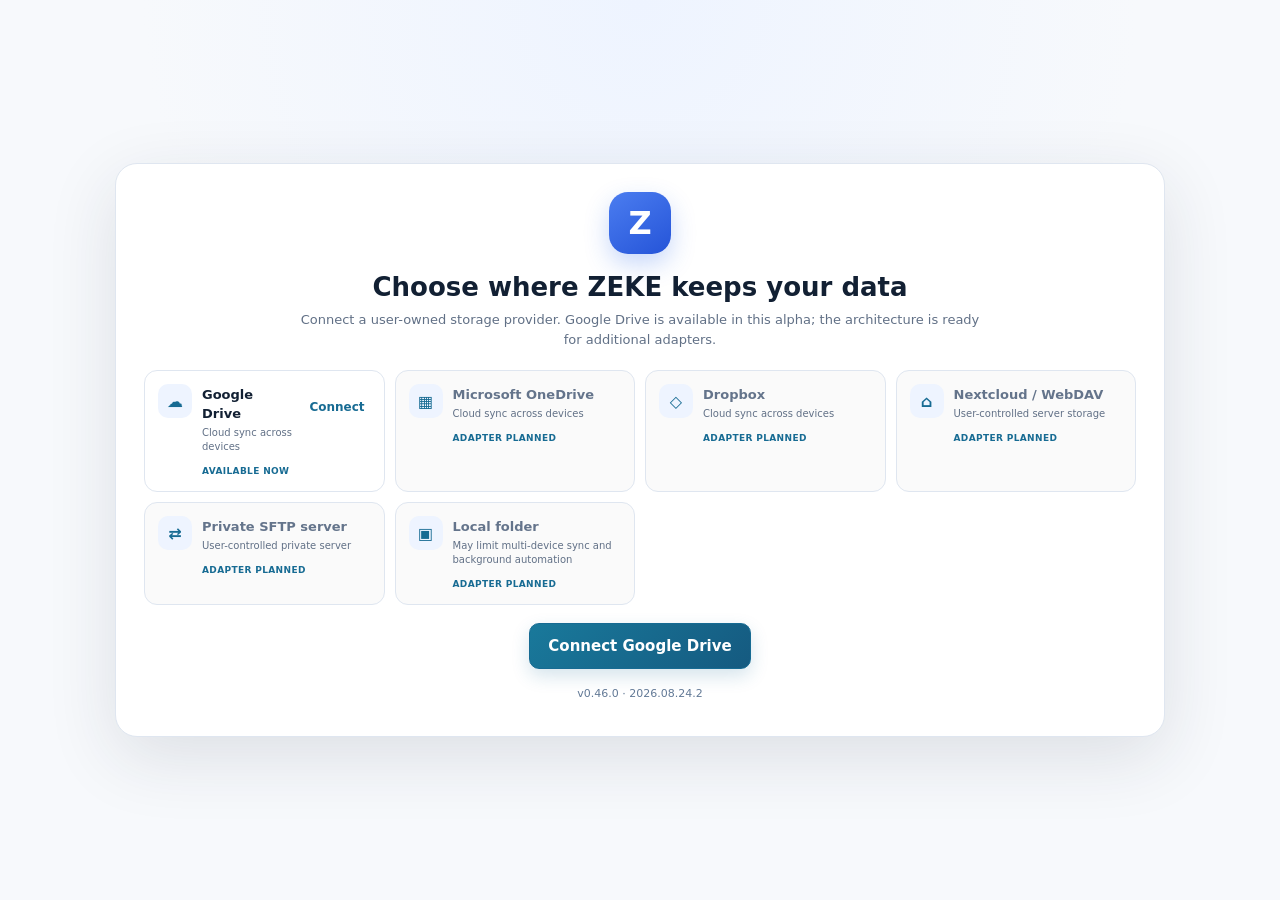
==== index.html @ 1b5c2041 "Add files via upload" ====
<!doctype html>
<html lang="en">
<head>
  <meta charset="UTF-8" />
  <meta name="viewport" content="width=device-width, initial-scale=1.0, viewport-fit=cover" />
  <meta name="theme-color" content="#07182e" />
  <meta name="description" content="Project ZEKE private personal knowledge and health workspace" />
  <title>ZEKE v0.46.0</title>
  <link rel="manifest" href="./manifest.webmanifest?v=20260824.2" />
  <link rel="stylesheet" href="./assets/styles.css?v=20260824.2" />
  <link rel="stylesheet" href="./assets/mobile-native.css?v=20260824.2" />
  <link rel="stylesheet" href="./assets/mobile-polish-v0441.css?v=20260824.2" />
  <script src="./version.js?v=20260824.2"></script>
  <script src="./zeke-config.js?v=20260824.2"></script>
  <script src="https://accounts.google.com/gsi/client" async defer></script>
</head>
<body>
  <div id="root">
    <div class="startup-screen" role="status" aria-live="polite">
      <div class="startup-card">
        <img src="./assets/branding/zeke-mark-provisional.png?v=20260824.2" alt="ZEKE" class="startup-logo">
        <div class="startup-name">ZEKE</div>
        <div class="startup-message">Starting ZEKE…</div>
        <div class="startup-version">v0.46.0 · build 2026.08.24.2</div>
        <div class="startup-label">UX Architecture + Connected Anatomy</div>
      </div>
    </div>
  </div>
  <script src="./xlsx-bundle.js?v=20260824.2"></script>
  <script src="./assets/data-layer.js?v=20260824.2"></script>
  <script src="./assets/parser.js?v=20260824.2"></script>
  <script src="./assets/ai-router.js?v=20260824.2"></script>
  <script src="./assets/workflow-engine.js?v=20260824.2"></script>
  <script src="./assets/exercise-guides.js?v=20260824.2"></script>
  <script src="./assets/knowledge-base.js?v=20260824.2"></script>
  <script src="./assets/anatomy-knowledge.js?v=20260824.2"></script>
  <script src="./assets/integrity-engine.js?v=20260824.2"></script>
  <script src="./assets/longitudinal-schema.js?v=20260824.2"></script>
  <script src="./assets/ingestion-engine.js?v=20260824.2"></script>
  <script src="./assets/document-intake.js?v=20260824.2"></script>
  <script src="./assets/calendar-privacy.js?v=20260824.2"></script>
  <script src="./assets/training-intelligence.js?v=20260824.2"></script>
  <script src="./assets/app.js?v=20260824.2"></script>
  <script src="./assets/mobile-native.js?v=20260824.2"></script>
  <script src="./assets/mobile-polish-v0441.js?v=20260824.2"></script>
  <script>
    if ('serviceWorker' in navigator) {
      window.addEventListener('load', () => navigator.serviceWorker.register('./sw.js?v=20260824.2').catch(() => {}));
    }
  </script>
</body>
</html>
---- assets/styles.css ----
:root{
  --bg:#f6f8fc;--panel:#fff;--text:#172033;--muted:#6b7280;--line:#e5e9f2;--soft:#f1f5fb;
  --blue:#2563eb;--blue2:#1d4ed8;--green:#16a34a;--red:#ef4444;--amber:#d97706;--violet:#7c3aed;
  --shadow:0 8px 28px rgba(27,39,75,.06);--radius:18px;--sidebar:212px;
  font-family:Inter,ui-sans-serif,system-ui,-apple-system,BlinkMacSystemFont,"Segoe UI",sans-serif;
}
*{box-sizing:border-box}html,body,#root{margin:0;min-height:100%;background:var(--bg);color:var(--text)}body{min-height:100vh}button,input,textarea,select{font:inherit}button{cursor:pointer}a{color:var(--blue);text-decoration:none}
.app-shell{min-height:100vh;display:grid;grid-template-columns:var(--sidebar) minmax(0,1fr)}
.sidebar{position:sticky;top:0;height:100vh;background:#fff;border-right:1px solid var(--line);padding:22px 14px 16px;display:flex;flex-direction:column;z-index:20}
.brand{display:flex;align-items:center;gap:11px;padding:2px 10px 24px}.brand-mark{width:39px;height:39px;border-radius:12px;display:grid;place-items:center;background:linear-gradient(145deg,#4b7df0,#2554d8);color:#fff;font-weight:800;font-size:21px;box-shadow:0 10px 24px rgba(37,99,235,.25)}.brand-mark.big{width:62px;height:62px;font-size:32px;border-radius:19px;margin:auto}
.brand strong{display:block;font-size:18px;letter-spacing:.02em}.brand span{display:block;color:var(--blue);font-size:11px;margin-top:2px}
.sidebar nav{display:flex;flex-direction:column;gap:6px}.nav-item{border:0;background:transparent;border-radius:12px;padding:11px 12px;display:flex;align-items:center;gap:11px;color:#334155;text-align:left}.nav-item:hover{background:#f5f8fe}.nav-item.active{background:#eaf1ff;color:var(--blue);font-weight:700}.nav-item span{width:20px;text-align:center;font-size:18px}.sidebar-spacer{flex:1}.privacy-note{font-size:11px;line-height:1.45;color:var(--muted);padding:12px;border-top:1px solid var(--line)}.build-label{font-size:11px;color:#94a3b8;padding:8px 12px}.build-label.center{text-align:center;padding-top:18px}
.main-shell{min-width:0}.topbar{height:82px;background:rgba(255,255,255,.94);border-bottom:1px solid var(--line);display:flex;align-items:center;gap:22px;padding:0 28px;position:sticky;top:0;z-index:15;backdrop-filter:blur(14px)}.topbar>div:first-child{min-width:230px}.topbar h1{font-size:20px;margin:0 0 3px}.topbar p{margin:0;color:var(--muted);font-size:12px}.top-actions{display:flex;gap:8px;margin-left:auto}
.range-tabs{display:flex;align-items:center;background:#fff;border:1px solid var(--line);border-radius:11px;overflow:hidden;box-shadow:0 2px 8px rgba(27,39,75,.04)}.range{border:0;border-right:1px solid var(--line);background:#fff;padding:9px 15px;font-size:12px}.range:last-child{border-right:0}.range.active{background:var(--blue);color:#fff}.secondary.customize{margin-left:auto}.topbar .top-actions{margin-left:0}
.content-shell{padding:20px 22px 40px;max-width:1700px;margin:0 auto}.dashboard-grid{display:grid;grid-template-columns:minmax(360px,.85fr) minmax(520px,1.15fr);grid-template-areas:"conversation glance" "trend coach" "actions thinking";gap:16px;align-items:start}.conversation-zone{grid-area:conversation}.glance-zone{grid-area:glance}.trend-zone{grid-area:trend}.coach-zone{grid-area:coach}.actions-zone{grid-area:actions}.thinking-zone{grid-area:thinking;display:grid;gap:16px}
.panel,.metric-card{background:var(--panel);border:1px solid var(--line);border-radius:var(--radius);box-shadow:var(--shadow)}.panel{padding:18px}.section-head{display:flex;align-items:flex-start;justify-content:space-between;gap:16px;margin-bottom:14px}.section-head h2{margin:0 0 4px;font-size:17px}.section-head p{margin:0;color:var(--muted);font-size:12px;line-height:1.45}.text-action{border:0;background:transparent;color:var(--blue);font-weight:600;font-size:12px;padding:6px}.text-action.danger{color:#b91c1c}.primary,.secondary{border-radius:10px;padding:10px 14px;font-weight:650;border:1px solid var(--line)}.primary{background:var(--blue);color:#fff;border-color:var(--blue)}.primary:hover{background:var(--blue2)}.primary.ghost{background:#fff;color:var(--blue)}.primary.large{padding:13px 18px;font-size:15px}.secondary{background:#fff;color:#334155}.secondary:hover{background:#f8fafc}.icon-btn{width:36px;height:36px;border-radius:10px;border:1px solid var(--line);background:#fff;color:#475569;display:grid;place-items:center}.badge,.insight-tag{display:inline-flex;align-items:center;border-radius:999px;padding:5px 9px;font-size:11px;font-weight:700;background:#eef2ff;color:#4338ca}
.health-glance{padding:2px 0}.health-glance .section-head{padding:0 2px}.metrics-row{display:flex;gap:10px;overflow-x:auto;scrollbar-width:thin;padding:2px 2px 6px}.metric-card{min-width:155px;max-width:190px;flex:1;padding:13px;border-radius:15px;box-shadow:0 6px 20px rgba(27,39,75,.05)}.metric-head{display:flex;align-items:center;gap:7px;font-size:12px;font-weight:650}.metric-head .icon-btn{margin-left:auto;width:24px;height:24px;border:0}.metric-icon{width:28px;height:28px;border-radius:50%;display:grid;place-items:center;background:#eef4ff}.metric-number{font-size:28px;font-weight:750;margin-top:12px;white-space:nowrap}.metric-number small{font-size:11px;color:var(--muted);font-weight:500}.metric-change{font-size:11px;color:var(--green);margin:5px 0 6px;min-height:16px}.spark{width:100%;height:48px;overflow:visible}.spark path{fill:none;stroke:var(--blue);stroke-width:2}.spark circle{fill:var(--blue)}.metric-foot{display:flex;justify-content:space-between;align-items:center;font-size:10px;color:var(--muted);margin-top:3px}
.conversation-panel{padding:0;overflow:hidden}.conversation-head{padding:18px 18px 10px;margin:0}.question-pill{border:1px solid #dbe5fb;background:#f8fbff;color:var(--blue);border-radius:999px;padding:7px 10px;font-size:11px;white-space:nowrap}.conversation-thread{height:245px;overflow:auto;padding:6px 16px 10px;display:flex;flex-direction:column;gap:10px}.bubble-row{display:flex;align-items:flex-start;gap:9px}.bubble-row.user{flex-direction:row-reverse}.avatar{width:28px;height:28px;border-radius:50%;background:var(--blue);color:#fff;display:grid;place-items:center;font-size:10px;font-weight:800;flex:0 0 auto}.bubble-row.user .avatar{background:#dbe8ff;color:#1d4ed8}.bubble{max-width:86%;border-radius:13px;padding:10px 12px;background:#f4f7fb}.bubble-row.user .bubble{background:#eaf2ff}.bubble-name{display:block;font-size:10px;font-weight:800;color:var(--blue);margin-bottom:3px}.bubble p{margin:0;font-size:13px;line-height:1.45}.choice-row{display:flex;gap:7px;flex-wrap:wrap;padding:0 16px 10px}.choice-row.compact{padding:8px 0 0}.choice{border:1px solid #d7e1f1;background:#fff;color:#334155;border-radius:999px;padding:7px 11px;font-size:11px}.choice:hover{border-color:#9db7ea;color:var(--blue)}.composer{border-top:1px solid var(--line);display:grid;grid-template-columns:1fr auto auto;gap:8px;padding:11px}.composer textarea{resize:none;border:1px solid var(--line);border-radius:11px;padding:10px 12px;min-height:41px;max-height:110px;outline:none}.composer textarea:focus{border-color:#9db7ea;box-shadow:0 0 0 3px #eaf1ff}.attach,.send{width:41px;height:41px;border-radius:10px;border:1px solid var(--line);background:#fff}.send{background:var(--blue);color:#fff;border-color:var(--blue)}
.trend-panel{padding-bottom:12px}.metric-tabs{display:flex;gap:4px;flex-wrap:wrap;justify-content:flex-end}.mini-tab{border:0;background:#f3f6fb;color:#64748b;border-radius:8px;padding:7px 9px;font-size:10px}.mini-tab.active{background:var(--blue);color:#fff}.chart-wrap{position:relative}.trend-chart{width:100%;height:auto;min-height:220px}.grid-line{stroke:#e7ebf3;stroke-width:1}.axis-label{fill:#64748b;font-size:10px}.axis-label.x{font-size:9px}.chart-area{fill:url(#trendFill)}.chart-line{fill:none;stroke:var(--blue);stroke-width:2.3}.chart-point{fill:#fff;stroke:var(--blue);stroke-width:2;cursor:pointer}.chart-caption{border-top:1px solid var(--line);padding-top:9px;display:flex;justify-content:space-between;color:var(--muted);font-size:10px}.chart-empty,.empty-inline,.empty-page{padding:28px;border:1px dashed #d8e0ec;border-radius:13px;background:#fafcff;color:var(--muted);font-size:13px;line-height:1.5}.chart-tooltip{position:fixed;z-index:1000;background:#111827;color:#fff;padding:7px 9px;border-radius:8px;font-size:11px;pointer-events:none;opacity:0;transform:translateY(4px);transition:.12s;max-width:260px}.chart-tooltip.show{opacity:1;transform:translateY(0)}
.coach-panel{padding:16px}.coach-top{display:flex;justify-content:space-between;gap:16px}.coach-badge{font-size:12px;font-weight:800;margin-bottom:7px}.coach-top h2,.coach-panel>h2{margin:0 0 6px;font-size:18px}.coach-top p,.coach-panel>p{margin:0;color:var(--muted);font-size:12px;line-height:1.45}.insight-tag{background:#e9f8ef;color:#16803d;height:max-content}.coach-grid{display:grid;grid-template-columns:120px minmax(0,1fr);gap:12px;margin-top:14px}.coach-stats{display:grid;gap:8px}.coach-stats div{background:#f8fafc;border:1px solid var(--line);border-radius:11px;padding:9px}.coach-stats strong{display:block;font-size:14px}.coach-stats span{display:block;color:var(--muted);font-size:9px;margin-top:3px}.coach-chart{width:100%;height:155px}.coach-rec{margin-top:10px;padding:10px 12px;background:#f8fbff;border:1px solid #dfe9fb;border-radius:11px}.coach-rec strong{font-size:11px}.coach-rec p{font-size:12px;line-height:1.45;margin:4px 0 0}.evidence-box{margin-top:10px;border-top:1px solid var(--line);padding-top:10px;font-size:11px;color:#475569}.evidence-box p{line-height:1.5}.evidence-row{display:flex;justify-content:space-between;gap:12px;border-top:1px solid #edf0f5;padding:8px 0}.evidence-row a{white-space:nowrap}
.today-panel{overflow:hidden}.scroll-controls{display:flex;gap:5px}.scroll-controls button{width:31px;height:31px;border-radius:50%;border:1px solid var(--line);background:#fff}.actions-strip{display:flex;gap:9px;overflow-x:auto;scroll-snap-type:x proximity;padding:3px 2px 7px}.action-tile{scroll-snap-align:start;flex:0 0 145px;min-height:126px;border:1px solid var(--line);border-radius:13px;background:#fff;padding:12px;text-align:left;display:flex;flex-direction:column;gap:6px}.action-tile:hover{border-color:#a9bfea;box-shadow:0 7px 18px rgba(37,99,235,.08)}.action-tile.done{border-color:#9bd8ae;background:#f5fcf7}.action-icon{font-size:18px}.action-tile strong{font-size:12px}.action-tile small{font-size:10px;color:var(--muted);line-height:1.35}.action-state{font-size:10px;color:var(--blue);margin-top:auto}.action-tile.done .action-state{color:var(--green)}
.thinking-panel{padding:16px}.thinking-title{font-weight:800;margin-bottom:8px}.thinking-panel p{margin:0;color:#475569;font-size:13px;line-height:1.5}.calendar-row,.calendar-full-row{display:grid;grid-template-columns:78px 1fr;gap:12px;padding:10px 0;border-top:1px solid var(--line)}.calendar-row:first-of-type,.calendar-full-row:first-child{border-top:0}.calendar-date{display:flex;flex-direction:column}.calendar-date strong{font-size:11px}.calendar-date span{font-size:10px;color:var(--muted);margin-top:2px}.calendar-row>div:last-child strong{font-size:12px}.calendar-row small{display:block;color:var(--muted);font-size:10px;margin-top:3px}.calendar-full-row{grid-template-columns:140px 1fr;padding:16px 0}.calendar-full-row h3{margin:0 0 4px}.calendar-full-row p{margin:0;color:var(--muted)}
.page-head{display:flex;align-items:flex-start;justify-content:space-between;gap:18px;margin-bottom:18px}.page-head h1{margin:0 0 5px;font-size:25px}.page-head p{margin:0;color:var(--muted);font-size:13px}.content-shell>.panel+.panel,.page-head+.panel+.panel{margin-top:16px}.exercise-grid{display:grid;grid-template-columns:repeat(auto-fit,minmax(220px,1fr));gap:10px}.exercise-card{border:1px solid var(--line);border-radius:13px;padding:13px;display:grid;grid-template-columns:1fr auto;gap:8px;align-items:center}.exercise-card strong{font-size:13px}.exercise-card p{margin:3px 0;color:var(--muted);font-size:10px}.exercise-last{font-size:11px;color:#475569}.exercise-card .text-action{grid-column:1/-1;justify-self:start}.table-wrap{overflow:auto}table{border-collapse:collapse;width:100%;font-size:12px}th,td{text-align:left;padding:10px 9px;border-bottom:1px solid var(--line);vertical-align:top}th{font-size:10px;color:var(--muted);text-transform:uppercase;letter-spacing:.04em}.settings-section{margin-bottom:16px}.provider-grid{display:grid;grid-template-columns:repeat(auto-fit,minmax(220px,1fr));gap:10px}.provider-card{border:1px solid var(--line);border-radius:13px;padding:13px;display:flex;gap:10px;align-items:flex-start;background:#fff;position:relative}.provider-card.connected{border-color:#8bcba1;background:#f8fdf9}.provider-card.planned{background:#fafafa;color:#64748b}.provider-icon{width:34px;height:34px;border-radius:10px;background:#eef4ff;display:grid;place-items:center;color:var(--blue);font-weight:800;flex:0 0 auto}.provider-card strong{font-size:13px}.provider-card p{margin:4px 0 5px;color:var(--muted);font-size:10px;line-height:1.4}.provider-status{font-size:9px;font-weight:700;color:var(--blue);text-transform:uppercase;letter-spacing:.04em}.provider-card>.text-action{margin-left:auto}.settings-actions,.card-actions{display:flex;gap:8px;align-items:center;margin-top:12px}.ai-grid{grid-template-columns:repeat(auto-fit,minmax(265px,1fr))}.ai-card{display:block}.provider-card-head{display:flex;gap:10px;align-items:center;margin-bottom:11px}.ai-card label{display:block;font-size:10px;color:#64748b;margin-top:8px}.ai-card input,.ai-card select{display:block;width:100%;margin-top:4px;border:1px solid var(--line);border-radius:9px;padding:8px 9px;background:#fff}.ai-card small{display:block;color:var(--muted);font-size:9px;line-height:1.4;margin-top:8px}.manual-packet{margin-top:12px;padding:13px;background:#f8fafc;border:1px solid var(--line);border-radius:12px}.manual-packet p{font-size:11px;color:var(--muted)}.status-line{font-size:12px;color:#475569;margin-top:9px}.about p{color:var(--muted);font-size:12px}
.drawer-backdrop{position:fixed;inset:0;background:rgba(15,23,42,.22);z-index:90;display:flex;justify-content:flex-end}.drawer{width:min(390px,92vw);height:100%;background:#fff;padding:20px;box-shadow:-20px 0 60px rgba(15,23,42,.15)}.drawer-head{display:flex;align-items:center;justify-content:space-between}.drawer-head h2{margin:0}.drawer>p{color:var(--muted);font-size:12px}.drawer-list{display:grid;gap:8px;margin-top:18px}.drawer-list label{padding:10px;border:1px solid var(--line);border-radius:10px;font-size:12px}
.connection-screen,.loading-screen{min-height:100vh;display:grid;place-items:center;padding:28px;background:radial-gradient(circle at top,#eef4ff 0,#f7f9fc 45%,#f7f9fc 100%)}.connect-card{width:min(520px,100%);background:#fff;border:1px solid var(--line);border-radius:22px;padding:28px;text-align:center;box-shadow:0 20px 70px rgba(30,41,59,.12)}.connect-card.wide{width:min(1050px,100%)}.connect-card h1{font-size:26px;margin:18px 0 8px}.connect-card>p{color:var(--muted);font-size:13px;line-height:1.55;max-width:680px;margin:0 auto 20px}.connect-card .provider-grid{text-align:left;margin:18px 0}.connect-card .text-action{display:block;margin:10px auto}.connect-card small{display:block;color:var(--muted);font-size:10px;line-height:1.5}.loading-screen{align-content:center;gap:14px}.loading-screen p{color:var(--muted)}.spinner{width:34px;height:34px;border:3px solid #dbe5f5;border-top-color:var(--blue);border-radius:50%;animation:spin 1s linear infinite}@keyframes spin{to{transform:rotate(360deg)}}.toast{position:fixed;right:22px;bottom:22px;background:#111827;color:#fff;padding:11px 14px;border-radius:11px;box-shadow:0 12px 36px rgba(15,23,42,.25);font-size:12px;opacity:0;transform:translateY(12px);pointer-events:none;transition:.2s;z-index:200}.toast.show{opacity:1;transform:translateY(0)}.toast.error{background:#991b1b}
@media(max-width:1220px){:root{--sidebar:180px}.dashboard-grid{grid-template-columns:minmax(330px,.9fr) minmax(450px,1.1fr)}.topbar{padding:0 18px;gap:12px}.topbar>div:first-child{min-width:180px}.range{padding:8px 10px}.secondary.customize{padding:9px 10px}.metric-card{min-width:145px}.coach-grid{grid-template-columns:100px 1fr}}
@media(max-width:1020px){.dashboard-grid{grid-template-columns:1fr;grid-template-areas:"conversation" "glance" "coach" "trend" "actions" "thinking"}.topbar{height:auto;min-height:78px;flex-wrap:wrap;padding-top:10px;padding-bottom:10px}.range-tabs{order:3;width:100%;overflow:auto}.range{flex:1;white-space:nowrap}.secondary.customize{margin-left:auto}.top-actions{display:none}.conversation-thread{height:230px}}
@media(max-width:760px){:root{--sidebar:0}.app-shell{display:block}.sidebar{position:fixed;bottom:0;top:auto;width:100%;height:62px;border-right:0;border-top:1px solid var(--line);padding:5px 8px;display:block;z-index:70}.brand,.sidebar-spacer,.privacy-note,.build-label{display:none}.sidebar nav{display:grid;grid-template-columns:repeat(7,1fr);gap:2px}.nav-item{padding:6px 2px;display:flex;flex-direction:column;gap:1px;justify-content:center;font-size:8px;border-radius:8px}.nav-item span{font-size:16px}.topbar{position:relative}.topbar>div:first-child{min-width:0}.content-shell{padding:14px 12px 82px}.page-head{display:block}.page-head .primary{margin-top:10px}.dashboard-grid{gap:12px}.panel{border-radius:15px;padding:14px}.conversation-panel{padding:0}.conversation-thread{height:280px}.metrics-row{padding-bottom:10px}.metric-card{min-width:155px}.coach-grid{grid-template-columns:1fr}.coach-stats{grid-template-columns:repeat(3,1fr)}.trend-chart{min-height:190px}.chart-caption{display:block}.chart-caption span{display:block;margin-top:3px}.action-tile{flex-basis:138px}.provider-grid{grid-template-columns:1fr}.topbar .customize{display:none}}
.history-list{display:grid;gap:8px}.history-row{display:flex;align-items:flex-start;justify-content:space-between;gap:16px;padding:11px 12px;border:1px solid var(--line);border-radius:11px;background:#fbfcff}.history-row strong{font-size:12px;text-transform:capitalize}.history-row p{margin:4px 0 0;color:var(--muted);font-size:11px;line-height:1.45}.history-row .provider-status{white-space:nowrap;margin-top:2px}
.top-build{font-size:10px;color:#94a3b8;white-space:nowrap;border:1px solid var(--line);border-radius:999px;padding:5px 8px;background:#fff}
@media(max-width:760px){.top-build{display:inline-flex;margin-left:auto}.topbar .top-actions{display:none}}
.provider-card-head>div{min-width:0}.provider-card-head strong{display:block}.provider-card-head .provider-status{display:block;margin-top:3px;white-space:normal;line-height:1.25}
.file-button{display:inline-flex;align-items:center;cursor:pointer}

/* v0.8 visual system */
:root[data-theme="dark"]{
  --bg:#070d18;--panel:#111a2a;--text:#eef4ff;--muted:#91a0b7;--line:#243149;--soft:#0d1625;
  --blue:#4f7cff;--blue2:#6a8fff;--green:#2bc879;--red:#ff6b74;--amber:#f3b24f;--violet:#9b7cff;
  --shadow:0 18px 46px rgba(0,0,0,.24);
  color-scheme:dark;
}
:root[data-theme="dark"] body,:root[data-theme="dark"] #root{background:linear-gradient(180deg,#070d18 0%,#09111f 100%)}
:root[data-theme="dark"] .sidebar{background:#0a1220;border-color:var(--line)}
:root[data-theme="dark"] .topbar{background:rgba(7,13,24,.88);border-color:var(--line)}
:root[data-theme="dark"] .panel,:root[data-theme="dark"] .metric-card,:root[data-theme="dark"] .provider-card,:root[data-theme="dark"] .action-tile,:root[data-theme="dark"] .secondary,:root[data-theme="dark"] .icon-btn,:root[data-theme="dark"] .range,:root[data-theme="dark"] .choice,:root[data-theme="dark"] .ai-card input,:root[data-theme="dark"] .ai-card select,:root[data-theme="dark"] .composer textarea,:root[data-theme="dark"] .attach{background:#111a2a;color:var(--text);border-color:var(--line)}
:root[data-theme="dark"] .nav-item{color:#b8c4d7}:root[data-theme="dark"] .nav-item:hover{background:#111c2f}:root[data-theme="dark"] .nav-item.active{background:#172747;color:#7ea0ff}
:root[data-theme="dark"] .metric-icon{background:#172746}:root[data-theme="dark"] .metric-change{color:#7bd9a8}
:root[data-theme="dark"] .bubble{background:#172235}:root[data-theme="dark"] .bubble-row.user .bubble{background:#1a2d50}:root[data-theme="dark"] .bubble-row.user .avatar{background:#213a67;color:#a8c0ff}
:root[data-theme="dark"] .grid-line{stroke:#253249}:root[data-theme="dark"] .axis-label{fill:#8fa0ba}
:root[data-theme="dark"] .coach-stats div,:root[data-theme="dark"] .coach-rec,:root[data-theme="dark"] .manual-packet,:root[data-theme="dark"] .empty-inline,:root[data-theme="dark"] .empty-page,:root[data-theme="dark"] .chart-empty,:root[data-theme="dark"] .history-row{background:#0d1625;border-color:#253149;color:var(--muted)}
:root[data-theme="dark"] .provider-card.connected{background:#10261d;border-color:#2c6d4b}
:root[data-theme="dark"] .provider-card.planned{background:#0e1623;color:#8391a7}
:root[data-theme="dark"] .question-pill{background:#14213a;border-color:#2d426a;color:#8eabff}
:root[data-theme="dark"] .range-tabs{background:#0d1625;border-color:var(--line)}
:root[data-theme="dark"] .range.active{background:var(--blue);color:white}
:root[data-theme="dark"] .mini-tab{background:#172235;color:#9aa8bc}:root[data-theme="dark"] .mini-tab.active{background:var(--blue);color:white}
:root[data-theme="dark"] .insight-tag{background:#123321;color:#72d9a1}
:root[data-theme="dark"] .drawer{background:#0d1625}.theme-buttons{display:flex;gap:8px;flex-wrap:wrap}.theme-buttons .active{border-color:var(--blue);box-shadow:0 0 0 2px color-mix(in srgb,var(--blue) 25%,transparent)}

@media(prefers-color-scheme:dark){
  :root[data-theme="system"]{
    --bg:#070d18;--panel:#111a2a;--text:#eef4ff;--muted:#91a0b7;--line:#243149;--soft:#0d1625;
    --blue:#4f7cff;--blue2:#6a8fff;--green:#2bc879;--red:#ff6b74;--amber:#f3b24f;--violet:#9b7cff;
    --shadow:0 18px 46px rgba(0,0,0,.24);color-scheme:dark;
  }
}

/* Dashboard density and hierarchy */
.content-shell{padding-top:18px}.dashboard-grid{grid-template-columns:minmax(400px,.9fr) minmax(620px,1.35fr);grid-template-areas:"conversation glance" "coach trend" "actions thinking";gap:18px}
.health-glance .metrics-row{display:grid;grid-template-columns:repeat(3,minmax(150px,1fr));overflow:visible}.metric-card{max-width:none;min-width:0}.metric-card:hover{transform:translateY(-1px);transition:.16s;box-shadow:0 14px 36px rgba(0,0,0,.12)}
.conversation-thread{height:280px}.trend-chart{min-height:240px}.chart-line{stroke-width:2.5}.chart-point{r:4px}.coach-panel{min-height:100%}.coach-actions{display:flex;align-items:center;justify-content:space-between;gap:10px;margin-top:8px}.coach-ai-box{margin-top:10px;padding:12px;border-radius:12px;border:1px solid var(--line);background:var(--soft)}.coach-ai-box p{font-size:12px;line-height:1.5;color:var(--muted)}.ai-provenance{display:block;margin-top:6px;color:var(--muted);font-size:10px}
.import-report{margin-top:14px;border:1px solid var(--line);background:var(--soft);border-radius:14px;padding:14px}.import-report>strong{display:block;margin-bottom:10px}.import-stats{display:grid;grid-template-columns:repeat(auto-fit,minmax(120px,1fr));gap:8px}.import-stats span{border:1px solid var(--line);border-radius:10px;padding:9px 10px;font-size:10px;color:var(--muted)}.import-stats b{display:block;font-size:18px;color:var(--text);margin-bottom:2px}.import-report p{font-size:11px;color:var(--muted);line-height:1.5;margin:10px 0 0}

/* Built-in mobile preview for desktop QA */
body.mobile-preview-mode{background:#02060d}body.mobile-preview-mode .app-shell{width:430px;min-height:860px;margin:24px auto;border:1px solid var(--line);border-radius:28px;overflow:hidden;box-shadow:0 30px 90px rgba(0,0,0,.35)}body.mobile-preview-mode .sidebar{display:none}body.mobile-preview-mode .app-shell{display:block}body.mobile-preview-mode .dashboard-grid{grid-template-columns:1fr;grid-template-areas:"conversation" "glance" "coach" "trend" "actions" "thinking"}body.mobile-preview-mode .health-glance .metrics-row{display:flex;overflow-x:auto}body.mobile-preview-mode .metric-card{min-width:155px}body.mobile-preview-mode .topbar{position:relative;flex-wrap:wrap;height:auto;padding:12px}body.mobile-preview-mode .range-tabs{order:3;width:100%;overflow:auto}body.mobile-preview-mode .mobile-preview{display:none}body.mobile-preview-mode .content-shell{padding:12px}body.mobile-preview-mode .conversation-thread{height:330px}body.mobile-preview-mode .coach-grid{grid-template-columns:1fr}

@media(max-width:1220px){.health-glance .metrics-row{grid-template-columns:repeat(2,minmax(150px,1fr))}.dashboard-grid{grid-template-columns:minmax(360px,.9fr) minmax(520px,1.2fr)}}
@media(max-width:1020px){.health-glance .metrics-row{grid-template-columns:repeat(3,minmax(150px,1fr))}}
@media(max-width:760px){.health-glance .metrics-row{display:flex;overflow-x:auto}.mobile-preview{display:none}}


/* v0.8.1 real-data evaluation dashboard */
.coverage-strip{display:grid;grid-template-columns:repeat(6,minmax(110px,1fr));gap:8px;margin-bottom:16px}.coverage-strip>div{background:var(--panel);border:1px solid var(--line);border-radius:13px;padding:11px 12px;box-shadow:0 5px 18px rgba(27,39,75,.04)}.coverage-strip strong{display:block;font-size:18px;line-height:1.1}.coverage-strip span{display:block;color:var(--muted);font-size:10px;margin-top:4px;text-transform:uppercase;letter-spacing:.04em}.insight-list{display:grid;gap:9px}.thought-row{display:grid;grid-template-columns:32px 1fr;gap:10px;padding:11px;border:1px solid var(--line);border-radius:12px;background:var(--soft)}.thought-icon{width:30px;height:30px;display:grid;place-items:center;border-radius:9px;background:color-mix(in srgb,var(--blue) 12%,var(--panel));font-size:15px}.thought-row strong{font-size:12px}.thought-row p{margin:4px 0 5px!important;font-size:11px!important;line-height:1.45!important;color:var(--muted)!important}.thinking-panel .section-head{margin-bottom:10px}
@media(max-width:1220px){.coverage-strip{grid-template-columns:repeat(3,1fr)}}
@media(max-width:760px){.coverage-strip{grid-template-columns:repeat(2,1fr);gap:7px;margin-bottom:12px}.coverage-strip>div{padding:9px 10px}.coverage-strip strong{font-size:16px}}

/* v0.8.3 compact, data-first dashboard */
.dashboard-grid{display:grid}
.dashboard-columns{display:grid;grid-template-columns:minmax(340px,.78fr) minmax(560px,1.22fr);gap:16px;align-items:start}
.dashboard-column{display:grid;gap:16px;align-content:start;min-width:0}
.health-glance .metrics-row{grid-template-columns:repeat(auto-fit,minmax(145px,1fr));gap:10px}
.recent-evidence .evidence-list{display:grid;gap:0}.recent-evidence article{display:grid;grid-template-columns:62px 1fr;gap:10px;padding:10px 0;border-top:1px solid var(--line)}.recent-evidence article:first-child{border-top:0}.recent-evidence time{font-size:10px;color:var(--muted);font-weight:700}.recent-evidence strong{display:block;font-size:12px}.recent-evidence small{display:block;margin-top:3px;color:var(--muted);font-size:9px}
.inventory-grid{display:grid;grid-template-columns:1fr 1fr;gap:14px}.inventory-grid h3{font-size:11px;margin:0 0 8px;color:var(--muted);text-transform:uppercase;letter-spacing:.05em}.inventory-grid>div{display:grid;grid-template-columns:repeat(2,minmax(0,1fr));gap:7px}.inventory-grid span{border:1px solid var(--line);background:var(--soft);border-radius:10px;padding:8px;font-size:9px;color:var(--muted)}.inventory-grid b{display:block;font-size:15px;color:var(--text);margin-bottom:2px}.audit-note{margin:10px 0 0;padding:10px 12px;border-radius:10px;background:var(--soft);border:1px solid var(--line);font-size:10px;line-height:1.5;color:var(--muted)}
.diagnostic-stats{display:grid;grid-template-columns:repeat(3,1fr);gap:8px}.diagnostic-stats span{border:1px solid var(--line);border-radius:11px;padding:10px;color:var(--muted);font-size:10px}.diagnostic-stats b{display:block;color:var(--text);font-size:18px}.source-chips{display:flex;gap:6px;flex-wrap:wrap;margin-top:10px}.source-chips span{font-size:9px;border:1px solid var(--line);border-radius:999px;padding:5px 8px;background:var(--soft)}
@media(max-width:1100px){.dashboard-columns{grid-template-columns:1fr}.primary-column,.insight-column{display:contents}.dashboard-columns>.primary-column .conversation-panel{order:1}.dashboard-columns>.insight-column .health-glance{order:2}.dashboard-columns>.primary-column .coach-panel{order:3}.dashboard-columns>.insight-column .trend-panel{order:4}.dashboard-columns>.primary-column .today-panel{order:5}.dashboard-columns>.insight-column>*{order:6}}
@media(max-width:760px){.dashboard-columns{display:block}.dashboard-column{display:block}.dashboard-column>*{margin-bottom:12px}.inventory-grid{grid-template-columns:1fr}.health-glance .metrics-row{display:flex;overflow-x:auto}.diagnostic-stats{grid-template-columns:1fr 1fr 1fr}}

/* v0.9.0 read-only data integrity workspace */
.integrity-banner{display:flex;gap:12px;align-items:center;padding:12px 16px;border:1px solid var(--border);border-radius:14px;background:var(--panel);margin-bottom:14px}.integrity-banner strong{color:var(--success)}.integrity-banner span{color:var(--muted)}
.census-grid{display:grid;grid-template-columns:repeat(6,minmax(0,1fr));gap:10px;margin-bottom:14px}.census-grid article{background:var(--panel);border:1px solid var(--border);border-radius:14px;padding:14px}.census-grid b{display:block;font-size:24px;line-height:1.05}.census-grid span{display:block;margin-top:5px;color:var(--muted);font-size:12px;text-transform:uppercase;letter-spacing:.05em}
.integrity-columns{display:grid;grid-template-columns:minmax(0,1.35fr) minmax(280px,.65fr);gap:14px}.integrity-facts{display:grid;grid-template-columns:repeat(4,1fr);gap:8px;margin-bottom:16px}.integrity-facts span,.source-audit span,.metric-registry span{border:1px solid var(--border);border-radius:10px;padding:10px;color:var(--muted);font-size:12px}.integrity-facts b,.source-audit b,.metric-registry b{display:block;color:var(--text);font-size:17px;margin-bottom:3px}.audit-bars{display:grid;gap:8px}.audit-bars>div{display:grid;grid-template-columns:minmax(120px,1fr) 3fr 42px;align-items:center;gap:10px}.audit-bars meter{width:100%;height:12px}.audit-bars b{text-align:right}.source-audit,.metric-registry{display:grid;grid-template-columns:repeat(auto-fit,minmax(150px,1fr));gap:8px}.metric-registry small{display:block;margin-top:5px;font-family:ui-monospace,SFMono-Regular,Menlo,monospace;color:var(--muted)}
.audit-table-wrap{overflow:auto;max-width:100%}.audit-table{width:100%;border-collapse:collapse;font-size:13px}.audit-table th{text-align:left;color:var(--muted);font-size:11px;text-transform:uppercase;letter-spacing:.05em;padding:10px;border-bottom:1px solid var(--border);white-space:nowrap}.audit-table td{padding:11px 10px;border-bottom:1px solid var(--border);vertical-align:top;min-width:100px}.audit-table td:nth-child(3){min-width:260px}.audit-table small{display:block;color:var(--muted);margin-top:4px}.category-pill{display:inline-flex;border:1px solid var(--border);border-radius:999px;padding:3px 8px;font-size:11px;text-transform:capitalize}.audit-controls{display:flex;gap:10px;margin:10px 0 14px}.audit-controls input{flex:1}.audit-controls select{min-width:190px}.record-browser{margin-bottom:24px}
@media(max-width:1100px){.census-grid{grid-template-columns:repeat(3,1fr)}.integrity-columns{grid-template-columns:1fr}.integrity-facts{grid-template-columns:repeat(2,1fr)}}
@media(max-width:700px){.census-grid{grid-template-columns:repeat(2,1fr)}.integrity-facts{grid-template-columns:1fr 1fr}.audit-controls{flex-direction:column}.audit-controls select{width:100%}.integrity-banner{align-items:flex-start;flex-direction:column}}

.metric-card{cursor:pointer}.spark circle{cursor:pointer}.metric-detail-overlay{position:fixed;inset:0;background:rgba(15,23,42,.58);display:none;align-items:center;justify-content:center;padding:24px;z-index:1200}.metric-detail-overlay.show{display:flex}.metric-detail{position:relative;width:min(920px,96vw);max-height:90vh;overflow:auto;background:var(--panel,#fff);color:var(--text);border:1px solid var(--line);border-radius:18px;padding:22px;box-shadow:0 24px 80px rgba(15,23,42,.28)}.metric-detail-close{position:absolute;right:14px;top:10px;border:0;background:transparent;font-size:28px;color:var(--muted);cursor:pointer}.metric-detail-current{font-size:14px}.metric-detail-chart .trend-chart{min-height:260px}.metric-detail-table-wrap{overflow:auto}.metric-detail table{width:100%;border-collapse:collapse;font-size:12px}.metric-detail th,.metric-detail td{text-align:left;padding:9px;border-bottom:1px solid var(--line)}

/* v0.11.0 bundled product-quality improvements */
.dashboard-status{display:flex;align-items:center;gap:9px;margin-bottom:14px;padding:9px 12px;background:var(--panel);border:1px solid var(--line);border-radius:12px;font-size:11px;color:var(--muted)}.dashboard-status strong{color:var(--text)}.status-dot{width:8px;height:8px;border-radius:50%;background:var(--green);box-shadow:0 0 0 4px color-mix(in srgb,var(--green) 14%,transparent)}
.fitness-progress-grid{display:grid;grid-template-columns:repeat(auto-fit,minmax(280px,1fr));gap:12px}.fitness-progress-card{border:1px solid var(--line);border-radius:14px;padding:14px;background:var(--soft)}.fitness-card-head{display:flex;justify-content:space-between;gap:12px}.fitness-card-head strong,.fitness-card-head span{display:block}.fitness-card-head span{font-size:10px;color:var(--muted);margin-top:3px}.fitness-card-head b{font-size:18px}.fitness-progress-card .spark{width:100%;height:72px;margin:8px 0}.fitness-facts{display:flex;flex-wrap:wrap;gap:7px}.fitness-facts span{font-size:10px;padding:6px 8px;border:1px solid var(--line);border-radius:8px;background:var(--panel)}.fitness-facts.large{display:grid;grid-template-columns:repeat(4,1fr)}.fitness-facts.large span{padding:12px}.fitness-facts.large b{display:block;font-size:20px}.fitness-recommendation{font-size:11px;line-height:1.5;margin:10px 0 0;color:var(--muted)}
.provider-card.connected{border-color:color-mix(in srgb,var(--green) 55%,var(--line));background:color-mix(in srgb,var(--green) 7%,var(--panel))}.provider-card.connected .provider-status{color:var(--green);font-weight:700}
@media(max-width:1180px){.topbar{gap:10px}.range-tabs{max-width:44vw;overflow-x:auto;scrollbar-width:thin}.range{white-space:nowrap;padding:8px 10px}.secondary.customize,.secondary.mobile-preview{display:none}}
@media(max-width:760px){.range-tabs{order:3;max-width:100%;width:100%}.fitness-facts.large{grid-template-columns:repeat(2,1fr)}}

/* v0.13.0 beautiful dashboard and resilient mobile preview */
.dashboard-conversation-top{margin-bottom:16px}.dashboard-conversation-top .conversation-panel{max-width:none}.dashboard-conversation-top .conversation-thread{height:300px}.dashboard-columns{grid-template-columns:minmax(340px,.82fr) minmax(560px,1.18fr)}
.health-glance{padding:4px}.health-glance .section-head h2{font-size:20px}.health-glance .metrics-row{gap:12px}.metric-card{position:relative;overflow:hidden;padding:16px;min-height:176px;border-color:color-mix(in srgb,var(--metric-accent,var(--blue)) 30%,var(--line));background:linear-gradient(145deg,color-mix(in srgb,var(--metric-accent,var(--blue)) 13%,var(--panel)) 0%,var(--panel) 62%);box-shadow:0 14px 34px color-mix(in srgb,var(--metric-accent,var(--blue)) 10%,transparent)}.metric-card:before{content:"";position:absolute;width:110px;height:110px;border-radius:50%;right:-42px;top:-48px;background:color-mix(in srgb,var(--metric-accent,var(--blue)) 14%,transparent)}.metric-card:hover{transform:translateY(-3px);box-shadow:0 18px 42px color-mix(in srgb,var(--metric-accent,var(--blue)) 18%,transparent)}.metric-card .metric-icon{background:color-mix(in srgb,var(--metric-accent,var(--blue)) 18%,var(--panel));color:var(--metric-accent,var(--blue));box-shadow:inset 0 0 0 1px color-mix(in srgb,var(--metric-accent,var(--blue)) 24%,transparent)}.metric-card .metric-number{font-size:31px;letter-spacing:-.03em}.metric-card .metric-change{color:var(--metric-accent,var(--green));font-weight:650}.metric-card .spark path{stroke:var(--metric-accent,var(--blue));stroke-width:2.6}.metric-card .spark circle{fill:var(--panel);stroke:var(--metric-accent,var(--blue));stroke-width:2}.metric-open-hint{font-size:9px;color:var(--muted);margin-top:-2px;margin-bottom:3px;opacity:.78}.metric-weight{--metric-accent:#3b82f6}.metric-a1c,.metric-average_glucose,.metric-glucose{--metric-accent:#8b5cf6}.metric-ldl,.metric-total_cholesterol,.metric-apob,.metric-lpa{--metric-accent:#f59e0b}.metric-hdl{--metric-accent:#14b8a6}.metric-triglycerides{--metric-accent:#f97316}.metric-resting_hr,.metric-blood_pressure{--metric-accent:#ef4444}.metric-sleep_duration{--metric-accent:#6366f1}.metric-steps,.metric-cardio_minutes{--metric-accent:#10b981}.metric-body_fat_pct,.metric-waist_circumference{--metric-accent:#ec4899}.metric-pain_score{--metric-accent:#dc2626}
.integrity-alerts{border-color:color-mix(in srgb,var(--amber) 45%,var(--line));background:color-mix(in srgb,var(--amber) 5%,var(--panel))}.integrity-issue{display:flex;justify-content:space-between;gap:16px;align-items:center;padding:12px 0;border-top:1px solid var(--line)}.integrity-issue:first-of-type{border-top:0}.integrity-issue p{margin:5px 0;color:var(--muted);font-size:11px}.integrity-issue small{color:var(--muted);font-size:9px}
@media(max-width:760px){.sidebar{height:66px;padding:5px 6px}.sidebar nav{grid-template-columns:repeat(5,1fr)}.sidebar .nav-item:nth-child(n+6){display:none}.nav-item{font-size:9px}.nav-item span{font-size:18px}.content-shell{padding:12px 10px 86px}.topbar{padding:10px}.range-tabs{display:flex;gap:5px;scroll-snap-type:x proximity}.range{min-width:max-content;flex:0 0 auto;scroll-snap-align:start}.dashboard-conversation-top .conversation-thread{height:360px}.dashboard-columns{display:block}.health-glance .metrics-row{display:grid;grid-template-columns:repeat(2,minmax(0,1fr));overflow:visible;gap:9px}.metric-card{min-width:0!important;width:100%;max-width:none;min-height:164px;padding:13px}.metric-number{font-size:25px!important}.metric-head{font-size:11px}.metric-open-hint{display:none}.trend-panel .section-head{display:block}.metric-tabs{margin-top:10px;display:flex;overflow-x:auto;padding-bottom:4px}.trend-chart{min-width:620px}.chart-wrap{overflow-x:auto}.integrity-issue{align-items:flex-start;flex-direction:column}.integrity-issue .secondary{width:100%}}
@media(max-width:390px){.health-glance .metrics-row{grid-template-columns:1fr}.metric-card{min-height:154px}.dashboard-conversation-top .conversation-thread{height:330px}}


/* v0.14 conversation behavior preview */
.conversation-head-actions{display:flex;align-items:center;gap:.55rem;flex-wrap:wrap}
.secondary.compact{padding:.45rem .72rem;border-radius:999px;font-size:.82rem}
.choice{transition:transform .12s ease,box-shadow .12s ease,opacity .12s ease;background:linear-gradient(180deg,rgba(255,255,255,.08),rgba(255,255,255,.03));border:1px solid rgba(148,163,184,.28)}
.choice:hover,.choice:focus-visible{transform:translateY(-1px);box-shadow:0 8px 24px rgba(0,0,0,.18)}
.choice.selected,.choice:disabled{opacity:.72;transform:scale(.98)}
body.conversation-expanded{overflow:hidden}
body.conversation-expanded .conversation-panel{position:fixed;inset:1rem;z-index:1000;display:flex;flex-direction:column;max-height:none;margin:0;background:var(--panel,#111827);box-shadow:0 24px 80px rgba(0,0,0,.48)}
body.conversation-expanded .conversation-thread{flex:1;max-height:none;min-height:0}
body.conversation-expanded .composer{position:sticky;bottom:0}
@media(max-width:700px){body.conversation-expanded .conversation-panel{inset:0;border-radius:0}.conversation-head-actions{width:100%;justify-content:space-between}.choice-row{overflow-x:auto;flex-wrap:nowrap;padding-bottom:.35rem}.choice{flex:0 0 auto;min-height:44px}}

/* v0.15.0 brand and navigation evaluation */
:root{
  --brand-navy:#030c1c;--brand-blue:#1e3a5f;--brand-cyan:#4db6ac;--brand-gold:#d4af37;
  --blue:#2d6a88;--blue2:#1e3a5f;--sidebar:0px;
}
:root[data-theme="dark"]{
  --bg:#030914;--panel:#0b1628;--text:#f2f6ff;--muted:#91a7c3;--line:#1d3150;--soft:#071223;
  --blue:#2d6a88;--blue2:#1e3a5f;--amber:#d4af37;
}
:root[data-theme="dark"] body,:root[data-theme="dark"] #root{background:radial-gradient(circle at 18% 0%,rgba(45,106,136,.12),transparent 34%),linear-gradient(180deg,#020812 0%,#07101d 100%)}
.app-shell{display:block;min-height:100vh}.main-shell{min-width:0}.content-shell{max-width:1800px;padding:18px 24px 48px}
.sidebar{position:fixed;left:0;top:0;bottom:0;width:248px;height:100vh;transform:translateX(-102%);transition:transform .24s ease;background:linear-gradient(180deg,#06101f,#030914);border-right:1px solid #1d3150;box-shadow:18px 0 55px rgba(0,0,0,.35);z-index:1400;padding:16px 13px;display:flex;flex-direction:column}
body.nav-open{overflow:hidden}body.nav-open .sidebar{transform:translateX(0)}.sidebar-scrim{position:fixed;inset:0;background:rgba(0,5,15,.66);opacity:0;pointer-events:none;transition:opacity .22s;z-index:1390}body.nav-open .sidebar-scrim{opacity:1;pointer-events:auto}
.brand{padding:0 4px 20px;gap:10px;align-items:center}.brand-logo{width:56px;height:56px;border-radius:14px;object-fit:cover;box-shadow:0 10px 32px rgba(45,106,136,.35)}.brand strong{font-size:13px;letter-spacing:.18em}.brand span{color:var(--brand-gold);font-size:8px;letter-spacing:.11em;text-transform:uppercase;line-height:1.45}.sidebar-close{margin-left:auto;align-self:flex-start;width:32px;height:32px;border-radius:9px;border:1px solid var(--line);background:transparent;color:var(--text);font-size:20px}.nav-item{padding:11px 12px;color:#c2d0e5}.nav-item span{color:#59a9d2}.nav-item.active{background:linear-gradient(90deg,rgba(45,106,136,.35),rgba(30,58,95,.22));color:#fff;border-left:2px solid #4db6ac}.privacy-note{color:#7990ad}.build-label{color:#627996}
.menu-button{width:42px;height:42px;border-radius:12px;border:1px solid var(--line);background:linear-gradient(180deg,#0d1c32,#081427);color:#fff;font-size:20px;display:grid;place-items:center}.topbar{height:76px;padding:0 24px;background:rgba(3,9,20,.84)!important;border-color:#1d3150!important}.topbar h1{font-size:22px}.topbar p{color:#8fa4bf}.top-build{color:var(--brand-gold);font-size:11px}
.panel,.metric-card{border-color:#1c3555;box-shadow:0 12px 38px rgba(0,0,0,.18)}.panel{background:linear-gradient(145deg,rgba(11,22,40,.98),rgba(7,18,35,.98))}.section-head h2,.page-head h1{letter-spacing:-.01em}.text-action{color:#5db6de}.primary{background:linear-gradient(135deg,#2d6a88,#1e3a5f);border-color:#3c7da0}.primary:hover{background:linear-gradient(135deg,#397b9a,#274d78)}
.dashboard-conversation-top{display:inline-block;width:calc(50% - 8px);vertical-align:top;margin-right:12px}.dashboard-conversation-top .conversation-thread{height:250px}.dashboard-columns{display:inline-grid;width:calc(50% - 8px);vertical-align:top;grid-template-columns:1fr}.dashboard-column.primary-column,.dashboard-column.insight-column{display:contents}.health-glance{order:-10}.dashboard-status{margin-bottom:14px}.health-glance .metrics-row{display:grid;grid-template-columns:repeat(3,minmax(0,1fr));overflow:visible}.metric-card{min-width:0;max-width:none;min-height:145px;padding:13px}.metric-card .metric-number{font-size:26px}.metric-card .spark{height:36px}.metric-open-hint{display:none}
.conversation-panel{background:linear-gradient(150deg,#0a172b,#07111f)}.conversation-head h2:before{content:"";display:inline-block;width:22px;height:22px;margin-right:8px;vertical-align:-5px;background:url('../assets/branding/zeke-mark-provisional.png') center/cover;border-radius:6px}.question-pill{border-color:rgba(212,175,55,.4)!important;color:#e5c45c!important;background:rgba(212,175,55,.08)!important}
.question-group{margin-bottom:14px}.question-list{display:grid;gap:10px}.question-card{display:flex;justify-content:space-between;gap:18px;padding:16px;border:1px solid var(--line);border-radius:14px;background:rgba(255,255,255,.02)}.question-card h3{margin:8px 0 6px;font-size:15px}.question-card p{margin:0;color:var(--muted);font-size:12px;line-height:1.5}.question-card details{margin-top:10px}.question-card summary{color:#66b8df;cursor:pointer;font-size:12px}.question-actions{display:flex;gap:7px;align-items:flex-start;flex-wrap:wrap;min-width:210px}.question-priority{display:inline-flex;padding:4px 8px;border-radius:999px;background:#13253e;color:#9fc9e6;font-size:10px;text-transform:uppercase}.question-priority.high,.question-priority.critical{background:rgba(212,175,55,.13);color:#e5c45c}
.global-talk-button{position:fixed;right:20px;bottom:20px;z-index:900;border:1px solid #2c537d;background:linear-gradient(135deg,#10233f,#071426);color:#fff;border-radius:999px;padding:9px 14px 9px 9px;display:flex;align-items:center;gap:9px;box-shadow:0 18px 44px rgba(0,0,0,.38)}.global-talk-button img{width:34px;height:34px;border-radius:50%;object-fit:cover}.global-talk-overlay{position:fixed;inset:0;z-index:1300;pointer-events:none}.global-talk-backdrop{position:absolute;inset:0;background:rgba(0,4,12,.7);opacity:0;transition:.2s}.global-talk-panel{position:absolute;right:18px;top:18px;bottom:18px;width:min(520px,calc(100vw - 36px));transform:translateX(110%);transition:.24s;display:flex}.global-talk-panel .conversation-panel{display:flex;flex-direction:column;width:100%}.global-talk-panel .conversation-thread{flex:1;height:auto}.global-talk-panel .composer{margin-top:auto}body.global-talk-open{overflow:hidden}body.global-talk-open .global-talk-overlay{pointer-events:auto}body.global-talk-open .global-talk-backdrop{opacity:1}body.global-talk-open .global-talk-panel{transform:translateX(0)}
.evidence-focus{position:fixed;inset:0;z-index:1600;background:rgba(0,5,14,.72);display:grid;place-items:center;padding:20px}.evidence-focus>.panel{width:min(760px,96vw)}.evidence-summary-grid{display:grid;grid-template-columns:repeat(3,1fr);gap:10px;margin:18px 0}.evidence-summary-grid div{padding:14px;border:1px solid var(--line);border-radius:12px;background:var(--soft)}.evidence-summary-grid b{display:block;font-size:24px;color:#5db6de}.evidence-summary-grid span{color:var(--muted);font-size:11px}
.integrity-settings-card{border-color:rgba(212,175,55,.28)}
@media(max-width:1250px){.dashboard-conversation-top,.dashboard-columns{display:block;width:100%;margin-right:0}.dashboard-columns{grid-template-columns:1fr 1fr}.health-glance .metrics-row{grid-template-columns:repeat(3,minmax(0,1fr))}}
@media(max-width:820px){.content-shell{padding:12px 10px 86px}.topbar{padding:8px 10px;height:auto;min-height:68px;flex-wrap:wrap}.topbar>div:first-of-type{min-width:0}.range-tabs{order:3;width:100%;max-width:100%}.dashboard-columns{display:block}.health-glance .metrics-row{grid-template-columns:repeat(2,minmax(0,1fr))}.question-card{flex-direction:column}.question-actions{min-width:0}.global-talk-button span{display:none}.global-talk-button{padding:8px}.global-talk-panel{inset:0;width:100%;transform:translateY(105%)}body.global-talk-open .global-talk-panel{transform:translateY(0)}.evidence-summary-grid{grid-template-columns:1fr}.sidebar{width:min(86vw,300px)}}

/* v0.15.1 refined brand system — Apple restraint, information-rich clarity */
:root{
  --bg:#f3f6fb;--panel:rgba(255,255,255,.92);--text:#122033;--muted:#617086;--line:#dfe6f0;--soft:#edf3f9;
  --blue:#176b93;--blue2:#124e73;--brand-navy:#06152b;--brand-blue:#176b93;--brand-cyan:#45aeb8;--brand-gold:#c59a35;
  --shadow:0 10px 30px rgba(20,42,72,.07);--radius:20px;
}
:root[data-theme="dark"]{
  --bg:#18263a;--panel:#223249;--text:#f7f9fc;--muted:#c3cedc;--line:#3b4c64;--soft:#2a3c54;
  --blue:#72c2dc;--blue2:#51a9c7;--shadow:0 14px 38px rgba(0,0,0,.18);
}
:root[data-theme="light"] body,:root[data-theme="light"] #root{
  background:
    radial-gradient(circle at 8% -8%,rgba(69,174,184,.13),transparent 27%),
    radial-gradient(circle at 88% 0%,rgba(23,107,147,.09),transparent 31%),
    linear-gradient(180deg,#f9fbfe 0%,#f2f6fb 55%,#edf3f9 100%);
}
:root[data-theme="dark"] body,:root[data-theme="dark"] #root{
  background:linear-gradient(180deg,#17253a 0%,#1b2a40 100%);
}
.topbar{background:rgba(249,251,254,.82)!important;border-color:rgba(181,197,216,.72)!important;box-shadow:0 1px 0 rgba(255,255,255,.75);backdrop-filter:blur(22px) saturate(150%)}
:root[data-theme="dark"] .topbar{background:rgba(24,38,58,.88)!important;border-color:#3b4c64!important}
.topbar h1{color:var(--brand-navy);font-weight:760;letter-spacing:-.025em}.topbar p{color:var(--muted)}
:root[data-theme="dark"] .topbar h1{color:var(--text)}
.menu-button{background:rgba(255,255,255,.86);color:var(--brand-navy);border-color:#d8e2ed;box-shadow:0 6px 16px rgba(24,54,88,.07)}
:root[data-theme="dark"] .menu-button{background:#263851;color:#fff;border-color:#455a73}
.top-build{color:#8a6b22;font-weight:650}
.content-shell{padding:20px 24px 48px;max-width:1760px}
.dashboard-status{background:rgba(255,255,255,.72);border:1px solid rgba(210,221,234,.9);box-shadow:0 8px 24px rgba(32,57,87,.04);backdrop-filter:blur(16px)}
.panel,.metric-card{background:var(--panel);border:1px solid rgba(215,225,237,.96);box-shadow:var(--shadow);backdrop-filter:blur(18px)}
:root[data-theme="dark"] .panel,:root[data-theme="dark"] .metric-card{border-color:#40516a;background:var(--panel)}
.panel{padding:20px}.section-head h2,.page-head h1{color:var(--brand-navy);font-weight:740;letter-spacing:-.025em}.section-head p{color:var(--muted)}
:root[data-theme="dark"] .section-head h2,:root[data-theme="dark"] .page-head h1{color:var(--text)}
.dashboard-columns{display:grid;width:100%;grid-template-columns:minmax(360px,.88fr) minmax(560px,1.12fr);gap:18px;align-items:start}
.dashboard-column{display:grid;gap:18px;align-content:start}.dashboard-conversation-top{display:block;width:100%;margin:0}.dashboard-conversation-top .conversation-thread{height:280px}
.health-glance{padding:4px 0}.health-glance .metrics-row{display:grid;grid-template-columns:repeat(3,minmax(0,1fr));gap:11px;overflow:visible}.metric-card{min-width:0;max-width:none;min-height:137px;padding:14px;border-radius:18px;transition:transform .16s ease,box-shadow .16s ease,border-color .16s ease}.metric-card:hover{transform:translateY(-2px);border-color:#b8ccdf;box-shadow:0 16px 36px rgba(28,61,98,.11)}
.metric-icon{background:linear-gradient(145deg,rgba(69,174,184,.18),rgba(23,107,147,.1));color:#176b93}.metric-number{color:var(--brand-navy);font-size:25px;letter-spacing:-.035em}.metric-change{font-weight:650}.spark path{stroke:#2787a8}.spark circle{fill:#2787a8}
:root[data-theme="dark"] .metric-number{color:var(--text)}
.conversation-panel{background:rgba(255,255,255,.95);border-color:#d9e4ef;overflow:hidden}.conversation-head{background:linear-gradient(180deg,rgba(245,250,254,.92),rgba(255,255,255,.35))}.conversation-head h2:before{box-shadow:0 5px 14px rgba(20,80,110,.18)}
:root[data-theme="dark"] .conversation-panel{background:#223249;border-color:#40516a}:root[data-theme="dark"] .conversation-head{background:#263851}
.bubble{background:#edf3f8;color:#1b2a3e}.bubble-row.user .bubble{background:linear-gradient(135deg,#dff1f3,#e6f0fa)}.bubble-name{color:#176b93}.avatar{background:linear-gradient(145deg,#1c789a,#19597e)}
:root[data-theme="dark"] .bubble{background:#30445e;color:#f6f8fb}:root[data-theme="dark"] .bubble-row.user .bubble{background:#35536a}
.composer{background:rgba(250,252,255,.95)}.composer textarea{background:#fff;color:#17263a;border-color:#d8e3ee}.composer textarea:focus{border-color:#69afc5;box-shadow:0 0 0 4px rgba(69,174,184,.13)}
:root[data-theme="dark"] .composer{background:#223249}:root[data-theme="dark"] .composer textarea{background:#1a293d;color:#fff;border-color:#455a73}
.primary{background:linear-gradient(135deg,#19799b,#155a80);border-color:#176b93;box-shadow:0 7px 18px rgba(23,107,147,.18)}.primary:hover{background:linear-gradient(135deg,#2188a8,#176489)}.secondary,.icon-btn,.choice{background:rgba(255,255,255,.88);color:#294056;border-color:#d9e3ed}.text-action{color:#176b93}
:root[data-theme="dark"] .secondary,:root[data-theme="dark"] .icon-btn,:root[data-theme="dark"] .choice{background:#2b3d55;color:#f1f5f9;border-color:#495e77}
.question-pill{color:#8a671b!important;background:#fff8e6!important;border-color:#ead79b!important}.question-card{background:rgba(247,250,253,.9)}
.trend-panel,.coach-panel,.thinking-panel,.today-panel,.recent-evidence,.upcoming-panel{overflow:hidden}
.coach-rec{background:linear-gradient(135deg,#eef8f8,#f2f7fb);border-color:#d3e7e8}.coach-stats div{background:#f6f9fc}.thought-row,.evidence-list article,.calendar-row{border-color:#e4eaf1}
:root[data-theme="dark"] .coach-rec,:root[data-theme="dark"] .coach-stats div,:root[data-theme="dark"] .question-card{background:#2a3d55;border-color:#405570}
.sidebar{background:rgba(250,252,255,.96);border-right:1px solid #d9e4ef;box-shadow:20px 0 60px rgba(18,40,68,.16);backdrop-filter:blur(22px)}.brand strong{color:var(--brand-navy)}.brand span{color:#8b6d28}.nav-item{color:#42566e}.nav-item span{color:#287c9b}.nav-item.active{background:linear-gradient(90deg,rgba(69,174,184,.15),rgba(23,107,147,.08));color:#0f5578;border-left:3px solid #45aeb8}.sidebar-close{color:#334b64;border-color:#dbe4ed}
:root[data-theme="dark"] .sidebar{background:#18263a;border-color:#40516a}:root[data-theme="dark"] .brand strong{color:#fff}:root[data-theme="dark"] .nav-item{color:#d8e1ec}:root[data-theme="dark"] .sidebar-close{color:#fff;border-color:#4b6079}
.global-talk-button{background:linear-gradient(135deg,#fff,#eef6f8);color:#15344e;border-color:#cfe0e9;box-shadow:0 16px 38px rgba(24,59,90,.18)}
:root[data-theme="dark"] .global-talk-button{background:#253850;color:#fff;border-color:#4a6078}
.evidence-focus{background:rgba(16,32,53,.42);backdrop-filter:blur(8px)}
@media(max-width:1250px){.dashboard-columns{grid-template-columns:1fr}.dashboard-column{gap:15px}.health-glance .metrics-row{grid-template-columns:repeat(3,minmax(0,1fr))}}
@media(max-width:820px){.content-shell{padding:12px 10px 86px}.dashboard-columns{display:grid;grid-template-columns:1fr}.dashboard-conversation-top .conversation-thread{height:300px}.health-glance .metrics-row{grid-template-columns:repeat(2,minmax(0,1fr))}.panel{padding:16px}.topbar{background:rgba(249,251,254,.9)!important}}
@media(max-width:430px){.health-glance .metrics-row{grid-template-columns:1fr 1fr}.metric-card{min-height:132px}.metric-number{font-size:23px}}

/* v0.16.0 usability and density repair */
.dashboard-grid{display:grid;grid-template-columns:minmax(360px,.9fr) minmax(540px,1.1fr);gap:16px;align-items:start}.dashboard-grid>*{min-width:0}.dashboard-grid .dashboard-conversation-top{grid-column:1}.dashboard-grid .health-glance{grid-column:2;grid-row:1}.dashboard-grid .coach-panel{grid-column:1}.dashboard-grid .today-panel{grid-column:2}.dashboard-grid .thinking-panel{grid-column:1}.dashboard-grid .trend-panel{grid-column:2}.dashboard-grid .recent-evidence{grid-column:1}.dashboard-grid .upcoming-panel{grid-column:2}.coach-chooser label{font-size:11px;color:var(--muted);font-weight:650}.coach-chooser select{display:block;margin-top:5px;min-width:210px;max-width:100%;padding:8px 10px;border:1px solid var(--line);border-radius:10px;background:var(--panel);color:var(--text)}.timely-coach-alert{display:flex;justify-content:space-between;gap:14px;align-items:flex-start;margin:-4px -4px 14px;padding:12px 14px;border:1px solid color-mix(in srgb,var(--brand-gold) 48%,var(--line));background:color-mix(in srgb,var(--brand-gold) 9%,var(--panel));border-radius:13px}.timely-coach-alert span{display:block;text-transform:uppercase;letter-spacing:.06em;font-size:9px;color:#8a6810;font-weight:800}.timely-coach-alert strong{display:block;margin:4px 0;font-size:13px}.timely-coach-alert p{margin:0;color:var(--muted);font-size:11px}.thought-row{position:relative}.thought-actions{display:flex;gap:10px;align-items:center;flex-wrap:wrap;margin-top:6px}.muted-action{color:var(--muted)!important}.question-group{margin-bottom:14px}.content-shell{max-width:1540px}.panel{padding:18px}.dashboard-grid .panel{margin:0!important}.empty-inline{padding:20px}.question-pill{cursor:pointer}.question-pill:hover{filter:brightness(.98);transform:translateY(-1px)}
@media(max-width:1180px){.dashboard-grid{grid-template-columns:1fr}.dashboard-grid>*{grid-column:1!important;grid-row:auto!important}.dashboard-grid .health-glance{order:-1}}
@media(max-width:700px){.coach-chooser{width:100%}.coach-chooser select{width:100%;min-width:0}.timely-coach-alert{margin:0 0 12px}.dashboard-grid{gap:12px}}

/* v0.17 alpha stabilization */
.active-context-bar{display:flex;align-items:center;justify-content:space-between;gap:12px;margin:0 0 10px;padding:9px 12px;border:1px solid var(--line);border-radius:12px;background:var(--surface-soft)}
.active-context-bar label{display:flex;align-items:center;gap:7px;font-size:13px}.active-context-bar input{width:138px;border:0;background:transparent;font:inherit}.active-context-bar b{white-space:nowrap}
.quick-entry-row{display:flex;align-items:end;gap:10px;padding:12px;margin-bottom:14px;border:1px solid var(--line);border-radius:14px;background:var(--surface-soft)}.quick-entry-row label{display:flex;align-items:center;gap:10px}.quick-entry-row input{width:110px}.quick-entry-row span{font-size:12px;color:var(--muted)}
.body-measure-grid{display:grid;grid-template-columns:repeat(auto-fit,minmax(220px,1fr));gap:12px}
.scoped-review{grid-column:1/-1;margin-top:12px;padding:14px;border-top:1px solid var(--line);background:var(--surface-soft);border-radius:12px}.scoped-review textarea{width:100%;margin:8px 0;min-height:78px}
.question-card.review-active{outline:2px solid rgba(55,110,220,.22)}
.dashboard-grid{align-items:start;grid-auto-flow:row;gap:16px}.dashboard-conversation-top{min-height:0}.panel{margin-bottom:0}.content-shell{padding-top:18px}.dashboard-status{margin-bottom:12px}.health-glance{align-self:start}
@media(min-width:1100px){.dashboard-grid{grid-template-columns:minmax(0,1.08fr) minmax(340px,.92fr)}.dashboard-conversation-top{grid-column:1}.health-glance{grid-column:2}.coach-panel{grid-column:1}.today-actions-panel{grid-column:2}.thinking-panel{grid-column:1}.trend-panel,.recent-health-panel,.upcoming-panel{grid-column:2}}
@media(max-width:720px){.active-context-bar,.quick-entry-row{align-items:stretch;flex-direction:column}.active-context-bar label{flex-wrap:wrap}.quick-entry-row label{justify-content:space-between}}

/* v0.17.3-alpha: persistent identity, grouped review tasks, structured exercise entry */
.topbar-brand{display:flex;align-items:center;gap:9px;flex:0 0 auto}.topbar-brand img{width:40px;height:40px;border-radius:11px;object-fit:cover;box-shadow:0 6px 18px rgba(45,106,136,.22)}.topbar-brand strong,.topbar-brand span{display:block}.topbar-brand strong{font-size:14px;letter-spacing:.1em}.topbar-brand span{font-size:9px;color:var(--brand-gold);white-space:nowrap}.topbar-greeting{min-width:210px}.review-subquestion{padding:10px 0;border-top:1px solid var(--line)}.review-subquestion:first-child{margin-top:8px}.review-subquestion strong{font-size:12px}.direct-entry-overlay{position:fixed;inset:0;z-index:1000;background:rgba(3,9,20,.62);display:grid;place-items:center;padding:20px;backdrop-filter:blur(5px)}.direct-entry-card{width:min(620px,100%);max-height:92vh;overflow:auto;background:var(--panel);border:1px solid var(--line);border-radius:18px;padding:20px;box-shadow:0 28px 90px rgba(0,0,0,.35)}.direct-entry-form{display:grid;grid-template-columns:repeat(2,minmax(0,1fr));gap:12px}.direct-entry-form label{font-size:11px;color:var(--muted);font-weight:650}.direct-entry-form input,.direct-entry-form textarea{display:block;width:100%;margin-top:5px;padding:11px;border:1px solid var(--line);border-radius:10px;background:var(--soft);color:var(--text);font:inherit}.direct-entry-form .wide{grid-column:1/-1}.direct-entry-actions{display:flex;justify-content:flex-end;gap:9px}.direct-entry-hint{font-size:10px;color:var(--muted);padding:9px 11px;border-radius:9px;background:var(--soft)}.form-error{color:#b42318;font-size:11px;margin:0}@media(max-width:820px){.topbar-brand img{width:36px;height:36px}.topbar-brand span{display:none}.topbar-greeting{min-width:0;flex:1}.direct-entry-form{grid-template-columns:1fr}.direct-entry-form .wide{grid-column:auto}}


/* v0.17.5 workout form and dashboard settings */
.drawer{max-height:100vh;overflow-y:auto;overscroll-behavior:contain}
.workout-entry-card{width:min(1050px,96vw);max-height:90vh;overflow-y:auto}
.workout-session-fields{display:grid;grid-template-columns:minmax(180px,240px) 1fr;gap:12px;margin-bottom:14px}
.workout-session-fields label,.workout-entry-row label{display:grid;gap:5px;font-size:12px;font-weight:700;color:var(--muted)}
.workout-entry-row{display:grid;grid-template-columns:minmax(170px,1.5fr) minmax(120px,1fr) repeat(5,minmax(82px,.7fr)) minmax(160px,1.3fr) 36px;gap:8px;align-items:end;padding:12px 0;border-bottom:1px solid var(--line)}
.workout-entry-row input,.workout-entry-row select,.workout-session-fields input{width:100%;padding:9px 10px;border:1px solid var(--line);border-radius:9px;background:var(--panel);color:var(--text)}
.workout-entry-row .icon-btn{margin-bottom:1px}
#addWorkoutRow{margin-top:14px}.workout-entry-card .direct-entry-actions{position:sticky;bottom:-1px;background:var(--panel);padding:14px 0 4px;margin-top:12px;border-top:1px solid var(--line)}
@media(max-width:900px){.workout-entry-row{grid-template-columns:1fr 1fr}.workout-entry-row .workout-notes-label{grid-column:1/-1}.workout-entry-row .icon-btn{justify-self:end}.workout-session-fields{grid-template-columns:1fr}.workout-entry-card{max-height:92vh}}

/* v0.17.6 quick log, adaptive activities, review stability */
.top-actions{display:flex;align-items:center;gap:8px}.quick-log-trigger{white-space:nowrap}.page-head-actions{display:flex;gap:9px;flex-wrap:wrap}
.quick-log-overlay{position:fixed;inset:0;z-index:1400}.quick-log-backdrop{position:absolute;inset:0;background:rgba(4,12,24,.48);backdrop-filter:blur(4px)}.quick-log-sheet{position:absolute;top:68px;right:18px;width:min(420px,calc(100vw - 24px));padding:18px;background:var(--panel);border:1px solid var(--line);border-radius:18px;box-shadow:0 28px 80px rgba(0,0,0,.28)}.quick-log-grid{display:grid;grid-template-columns:repeat(2,minmax(0,1fr));gap:9px}.quick-log-option{padding:14px 12px;text-align:left;background:var(--soft);color:var(--text);border:1px solid var(--line);border-radius:12px;font-weight:750}.quick-log-option:hover{border-color:var(--brand-teal);transform:translateY(-1px)}
.profile-fields,.workout-profile-fields{display:grid;grid-template-columns:repeat(2,minmax(0,1fr));gap:10px}.profile-fields label,.workout-profile-fields label{display:grid;gap:5px}.direct-entry-form select{display:block;width:100%;margin-top:5px;padding:11px;border:1px solid var(--line);border-radius:10px;background:var(--soft);color:var(--text)}
.fitness-progress-grid{display:grid!important;grid-template-columns:repeat(auto-fit,minmax(280px,1fr));gap:14px}.fitness-progress-card{min-width:0;height:100%;display:flex;flex-direction:column}.fitness-progress-card .secondary{margin-top:auto;align-self:flex-start}.adaptive-row{grid-template-columns:minmax(175px,1.2fr) minmax(145px,.9fr) minmax(135px,.8fr) minmax(280px,2fr) minmax(150px,1fr) 36px}.adaptive-row .workout-profile-fields{grid-template-columns:repeat(3,minmax(80px,1fr))}.adaptive-row .workout-notes-label{min-width:0}
.review-task-details{margin-top:10px;max-height:360px;overflow:auto;padding:0 10px;border:1px solid var(--line);border-radius:12px;background:var(--soft)}.review-expand{margin-top:5px}.review-task-card.review-expanded{align-items:start}
.toast{z-index:1800!important;bottom:96px!important;max-width:min(620px,calc(100vw - 28px));white-space:normal;line-height:1.35;pointer-events:auto}.global-talk-button{z-index:1200}
@media(max-width:820px){.quick-log-sheet{position:absolute;top:auto;right:0;left:0;bottom:0;width:100%;border-radius:20px 20px 0 0;padding-bottom:calc(18px + env(safe-area-inset-bottom))}.quick-log-grid{grid-template-columns:1fr 1fr}.topbar-greeting p{display:none}.adaptive-row{grid-template-columns:1fr}.adaptive-row .workout-profile-fields,.profile-fields{grid-template-columns:1fr 1fr}.fitness-progress-grid{grid-template-columns:repeat(2,minmax(0,1fr))}.toast{bottom:88px!important}}
@media(max-width:520px){.fitness-progress-grid{grid-template-columns:1fr}.quick-log-grid{grid-template-columns:1fr 1fr}.topbar-brand span{display:none}.range-tabs{display:none}}


/* v0.17.7 Data Integrity Center */
.integrity-banner.repair-mode{background:color-mix(in srgb,var(--brand-teal) 9%,var(--panel));border-color:color-mix(in srgb,var(--brand-teal) 35%,var(--line))}.integrity-success{margin-bottom:14px;padding:12px 14px;border:1px solid #a7d7bd;border-radius:12px;background:#eefaf3;color:#155b35;font-weight:700}.cleanup-panel{margin-bottom:16px}.cleanup-list{display:grid;gap:10px}.cleanup-card{display:flex;align-items:center;justify-content:space-between;gap:18px;padding:14px;border:1px solid var(--line);border-radius:13px;background:var(--soft)}.cleanup-card strong{display:block;margin-bottom:5px}.cleanup-card p{margin:0 0 4px;color:var(--muted)}.cleanup-card code{display:inline-block;padding:2px 6px;border:1px solid var(--line);border-radius:6px;background:var(--panel);color:var(--text)}.cleanup-card small{color:var(--muted)}.success-empty{color:#26734d}.primary:disabled,.secondary:disabled{opacity:.55;cursor:wait}
@media(max-width:680px){.cleanup-card{align-items:stretch;flex-direction:column}.cleanup-card button{width:100%}}

/* v0.17.8 UX stabilization: persistent review workspace and compact page layouts */
.fitness-range-bar{position:sticky;top:66px;z-index:25;display:flex;align-items:center;justify-content:space-between;gap:16px;margin:0 0 16px;padding:12px 14px;border:1px solid var(--line);border-radius:14px;background:color-mix(in srgb,var(--panel) 94%,transparent);box-shadow:0 10px 26px rgba(20,35,55,.08);backdrop-filter:blur(18px)}
.fitness-range-bar>div:first-child{display:flex;flex-direction:column;gap:2px}.fitness-range-bar strong{font-size:12px}.fitness-range-bar span{font-size:10px;color:var(--muted)}.fitness-range-tabs{display:flex!important}.fitness-range-select{display:none;font-size:10px;color:var(--muted)}.fitness-range-select select{display:block;margin-top:4px;padding:8px 10px;border:1px solid var(--line);border-radius:9px;background:var(--panel);color:var(--text)}
.fitness-workspace{display:grid;grid-template-columns:minmax(0,1.15fr) minmax(330px,.85fr);gap:16px;align-items:start}.fitness-primary{display:grid;grid-template-columns:repeat(2,minmax(0,1fr));gap:16px;grid-column:1/-1}.fitness-primary>.panel{margin:0!important}.fitness-library-panel{grid-column:1}.fitness-history-panel{grid-column:2}.fitness-progress-grid{grid-template-columns:repeat(auto-fit,minmax(220px,1fr))!important}.fitness-progress-card{padding:15px!important}.fitness-progress-card h3{margin-bottom:4px}.fitness-progress-card p{font-size:11px;line-height:1.45}
.review-workspace-shell{min-height:calc(100vh - 140px)}.review-workspace-head{position:sticky;top:64px;z-index:30;display:flex;align-items:center;justify-content:space-between;gap:12px;margin-bottom:12px;padding:10px 12px;border:1px solid var(--line);border-radius:13px;background:var(--panel);box-shadow:var(--shadow)}.review-workspace{max-width:980px;margin:0 auto!important;padding:28px}.review-intro{max-width:760px}.review-intro h1{margin:10px 0 8px;color:var(--brand-navy);font-size:clamp(24px,3vw,36px);line-height:1.12}.review-intro p{font-size:14px;color:var(--muted);line-height:1.6}.review-proposal{margin:24px 0;padding:18px;border:1px solid color-mix(in srgb,var(--brand-teal) 34%,var(--line));border-radius:15px;background:color-mix(in srgb,var(--brand-teal) 7%,var(--panel))}.review-proposal h2,.review-decision h2{margin:0 0 8px;font-size:18px}.review-proposal p{margin:0 0 10px}.review-proposal ul{margin:8px 0 0;padding-left:20px;color:var(--muted)}.review-decision-actions{display:flex;gap:10px;flex-wrap:wrap}.review-adjustment,.review-original{margin-top:16px;padding:16px;border:1px solid var(--line);border-radius:13px;background:var(--soft)}.review-adjustment textarea{display:block;width:100%;margin:8px 0 12px;padding:12px;border:1px solid var(--line);border-radius:10px;background:var(--panel);color:var(--text);font:inherit}.review-original p{white-space:pre-wrap;line-height:1.55}.review-original small{color:var(--muted)}.review-workspace-nav{display:flex;align-items:center;justify-content:space-between;gap:12px;margin-top:26px;padding-top:16px;border-top:1px solid var(--line)}.review-workspace-nav span{font-size:11px;color:var(--muted)}
@media(max-width:980px){.fitness-workspace{grid-template-columns:1fr}.fitness-library-panel,.fitness-history-panel{grid-column:1}.fitness-primary{grid-template-columns:1fr 1fr}}
@media(max-width:700px){.fitness-range-bar{top:58px}.fitness-range-tabs{display:none!important}.fitness-range-select{display:block}.fitness-primary{grid-template-columns:1fr}.review-workspace-head{top:58px}.review-workspace{padding:18px}.review-decision-actions{display:grid;grid-template-columns:1fr}.review-decision-actions button{width:100%}.review-workspace-nav span{display:none}}

/* v0.18.0 Personal Intelligence + Pattern Lab */
.briefing-panel{display:flex;justify-content:space-between;gap:22px;align-items:center;padding:22px 24px;margin-bottom:16px;border-radius:24px;background:linear-gradient(135deg,rgba(16,38,70,.97),rgba(35,67,107,.93));color:#fff;box-shadow:var(--shadow)}.briefing-panel h2{margin:3px 0 7px;font-size:25px}.briefing-panel p{margin:0;color:rgba(255,255,255,.78);max-width:760px;line-height:1.5}.eyebrow{font-size:11px;font-weight:800;letter-spacing:.15em;color:#d8bd73}.briefing-actions{display:flex;gap:8px;flex-wrap:wrap}.briefing-panel .secondary{background:rgba(255,255,255,.12);color:#fff;border-color:rgba(255,255,255,.22)}
.privacy-banner{display:flex;gap:14px;align-items:center;padding:14px 18px;margin-bottom:14px;border:1px solid rgba(109,76,181,.25);background:rgba(109,76,181,.07);border-radius:18px}.privacy-banner span{color:var(--muted)}
.life-template-grid{display:grid;grid-template-columns:repeat(4,minmax(0,1fr));gap:12px;margin-bottom:16px}.life-template-card{text-align:left;border:1px solid var(--line);background:var(--panel,#fff);border-radius:20px;padding:18px;cursor:pointer;min-height:132px}.life-template-card:hover{transform:translateY(-1px);box-shadow:var(--shadow)}.life-template-card strong,.life-template-card span{display:block}.life-template-card strong{font-size:16px;margin-bottom:8px}.life-template-card span{color:var(--muted);line-height:1.45;font-size:13px}
.pattern-summary{display:grid;grid-template-columns:repeat(3,1fr);gap:12px;margin-bottom:14px}.pattern-summary>div{border:1px solid var(--line);border-radius:18px;padding:16px;background:rgba(255,255,255,.7)}.pattern-summary b,.pattern-summary span{display:block}.pattern-summary b{font-size:23px}.pattern-summary span{color:var(--muted);font-size:12px}.pattern-grid{display:grid;grid-template-columns:repeat(2,minmax(0,1fr));gap:12px}.pattern-card{border:1px solid var(--line);border-radius:18px;padding:16px;background:rgba(255,255,255,.66)}.pattern-card h3{margin:8px 0}.pattern-card p{color:var(--muted)}.pattern-card small{display:block;color:var(--muted);line-height:1.4;margin-top:10px}.pattern-stats{display:flex;justify-content:space-between;align-items:center}.confidence{display:inline-flex;border-radius:999px;padding:5px 8px;font-size:11px;font-weight:800;background:#fff7ed;color:#9a3412}.confidence.high{background:#ecfdf5;color:#047857}
.insight-center-grid{display:grid;grid-template-columns:repeat(2,minmax(0,1fr));gap:14px}.checkbox-line{display:flex!important;align-items:center;gap:9px}.checkbox-line input{width:auto!important}
@media(max-width:1000px){.life-template-grid{grid-template-columns:repeat(2,1fr)}}@media(max-width:720px){.briefing-panel{align-items:flex-start;flex-direction:column}.life-template-grid,.pattern-grid,.insight-center-grid,.pattern-summary{grid-template-columns:1fr}}

/* v0.19 concept search + private vault */
.concept-entry-launch{display:flex;align-items:center;justify-content:space-between;gap:18px}.concept-search-label{position:relative}.concept-matches{display:grid;gap:6px;margin-top:8px;max-height:280px;overflow:auto}.concept-option{display:flex;justify-content:space-between;align-items:center;text-align:left;border:1px solid var(--line);background:var(--surface-2,#fff);border-radius:14px;padding:11px 12px;cursor:pointer}.concept-option:hover{border-color:var(--accent);transform:translateY(-1px)}.concept-option span,.concept-selected span{font-size:12px;color:var(--muted)}.concept-selected{display:flex;justify-content:space-between;border:1px solid rgba(35,130,90,.35);background:rgba(35,130,90,.08);border-radius:14px;padding:10px 12px}.concept-empty{padding:12px;color:var(--muted);border:1px dashed var(--line);border-radius:14px}.vault-actions{display:flex;gap:10px;flex-wrap:wrap}.brand-home{border:0;background:transparent;padding:0;cursor:pointer;color:inherit;text-align:left}.sidebar .brand-home{display:grid;place-items:center}.topbar-brand.brand-home{display:flex;align-items:center;gap:10px}.form-error{color:#a12b2b;background:#fff1f1;border:1px solid #f0c4c4;border-radius:12px;padding:10px}
@media(max-width:700px){.concept-entry-launch{align-items:stretch;flex-direction:column}.concept-option{align-items:flex-start;flex-direction:column}}

/* v0.19.1 responsive fitness and direct logging patch */
.fitness-progress-card[data-tip]{cursor:help;position:relative}
.fitness-progress-card:focus{outline:3px solid rgba(47,125,247,.25);outline-offset:2px}
.coach-chart{display:block;width:100%;min-width:0;min-height:155px;height:auto;overflow:visible}
.coach-grid>div{min-width:0}
.chart-tooltip{position:fixed;z-index:1000;max-width:min(340px,80vw);pointer-events:none}
.direct-entry-card{max-height:90vh;overflow:auto}
.direct-entry-actions{position:sticky;bottom:-18px;background:linear-gradient(180deg,rgba(255,255,255,.9),#fff 28%);padding-top:14px;padding-bottom:4px;z-index:2}
@media(max-width:1000px){.fitness-workspace{grid-template-columns:minmax(0,1fr)!important}.coach-grid{grid-template-columns:1fr!important}.fitness-progress-grid{grid-template-columns:repeat(2,minmax(0,1fr))!important}}
@media(max-width:620px){.fitness-progress-grid{grid-template-columns:1fr!important}.fitness-card-head{align-items:flex-start}.fitness-facts{flex-wrap:wrap}.direct-entry-actions{display:flex;flex-wrap:wrap}.direct-entry-actions .text-action{width:100%;text-align:left}}

/* v0.19.2 dashboard correction: replace the oversized briefing hero with a compact, useful Insights workspace tile. */
.dashboard-insights-tile{grid-column:1;min-height:0;background:linear-gradient(145deg,color-mix(in srgb,var(--panel) 94%,#dcecff),var(--panel));border-color:color-mix(in srgb,var(--blue) 18%,var(--line));}
.dashboard-insights-tile .section-head{align-items:flex-start;margin-bottom:12px}.dashboard-insights-tile h2{font-size:22px;margin:4px 0 5px}.dashboard-insights-tile p{margin:0;max-width:620px;color:var(--muted);line-height:1.45}.tile-kicker{display:block;font-size:10px;letter-spacing:.14em;font-weight:800;color:var(--blue)}.insight-count{display:grid;place-items:center;min-width:38px;height:38px;border-radius:12px;background:color-mix(in srgb,var(--blue) 12%,var(--panel));color:var(--blue);font-weight:800}.insight-tile-actions{display:flex;gap:8px;flex-wrap:wrap}.labeled-top-action{min-width:auto;padding-inline:13px}
@media(min-width:1100px){.dashboard-grid{grid-template-columns:minmax(0,1.08fr) minmax(340px,.92fr)}.dashboard-insights-tile{grid-column:1;grid-row:1}.health-glance{grid-column:2;grid-row:1 / span 2}.coach-panel{grid-column:1}.today-actions-panel,.today-panel{grid-column:1}.thinking-panel{grid-column:1}.trend-panel,.recent-health-panel,.upcoming-panel{grid-column:2}}
@media(max-width:1099px){.dashboard-insights-tile{grid-column:1!important;grid-row:auto!important}.health-glance{grid-column:1!important;grid-row:auto!important}}
@media(max-width:820px){.labeled-top-action{padding:8px 10px;font-size:11px}.dashboard-insights-tile h2{font-size:19px}}


/* v0.20.3 authoritative adaptive dashboard layout.
   This section intentionally supersedes legacy dashboard-grid placement rules. */
.dashboard-layout{display:grid;gap:16px;align-items:start}
.dashboard-priority-row,.dashboard-guidance-row,.dashboard-support-row{display:grid;gap:16px;align-items:start}
.dashboard-priority-row{grid-template-columns:minmax(0,1.35fr) minmax(300px,.65fr)}
.dashboard-guidance-row{grid-template-columns:repeat(2,minmax(0,1fr))}
.dashboard-support-row{grid-template-columns:repeat(auto-fit,minmax(320px,1fr))}
.dashboard-layout>.health-glance{width:100%;min-width:0}
.dashboard-priority-row>*,.dashboard-guidance-row>*,.dashboard-support-row>*{min-width:0;margin:0!important;align-self:start}
.dashboard-layout .dashboard-insights-tile{grid-column:auto!important;grid-row:auto!important;min-height:0}
.dashboard-layout .today-actions-panel,.dashboard-layout .today-panel,.dashboard-layout .coach-panel,.dashboard-layout .thinking-panel,.dashboard-layout .trend-panel,.dashboard-layout .recent-evidence,.dashboard-layout .upcoming-panel{grid-column:auto!important;grid-row:auto!important;min-height:0;height:auto}
.dashboard-layout .chart-empty{min-height:0;height:auto;padding:14px}
.dashboard-layout .trend-chart:empty,.dashboard-layout .coach-chart:empty{display:none}
.dashboard-layout .health-glance .metrics-row{display:grid;grid-template-columns:repeat(auto-fit,minmax(150px,1fr));gap:10px;overflow:visible}
.dashboard-layout .metric-card{min-width:0}
@media(max-width:1050px){.dashboard-priority-row,.dashboard-guidance-row{grid-template-columns:1fr}.dashboard-support-row{grid-template-columns:repeat(auto-fit,minmax(280px,1fr))}}
@media(max-width:620px){.dashboard-layout,.dashboard-priority-row,.dashboard-guidance-row,.dashboard-support-row{gap:12px}.dashboard-support-row{grid-template-columns:1fr}.dashboard-layout .health-glance .metrics-row{grid-template-columns:repeat(2,minmax(0,1fr))}}
@media(max-width:390px){.dashboard-layout .health-glance .metrics-row{grid-template-columns:1fr}}

/* v0.21.0 adaptive libraries and expandable detail cards */
.library-tabs{display:flex;gap:6px;overflow-x:auto;padding:2px 0 14px;scrollbar-width:thin}.library-tab{border:1px solid var(--line);background:var(--panel);color:var(--muted);border-radius:999px;padding:8px 13px;font:inherit;font-size:11px;font-weight:750;white-space:nowrap;cursor:pointer}.library-tab:hover{border-color:color-mix(in srgb,var(--blue) 45%,var(--line));color:var(--text)}.library-tab.active{background:var(--blue);border-color:var(--blue);color:#fff}.fitness-progress-card[data-activity-name]{cursor:pointer!important;position:relative;transition:transform .16s ease,box-shadow .16s ease,border-color .16s ease;min-height:190px}.fitness-progress-card[data-activity-name]:hover{transform:translateY(-2px);box-shadow:0 12px 30px rgba(27,39,75,.09);border-color:color-mix(in srgb,var(--blue) 38%,var(--line))}.fitness-progress-card.is-expanded{grid-column:span 2;grid-row:span 2;background:var(--panel);box-shadow:0 16px 40px rgba(27,39,75,.12);border-color:color-mix(in srgb,var(--blue) 42%,var(--line));cursor:default}.activity-card-tools{display:flex;align-items:flex-start;gap:8px}.favorite-button{border:0;background:transparent;color:#a8b1bf;font-size:18px;line-height:1;cursor:pointer;padding:2px}.favorite-button.active{color:#c9971a}.activity-open-hint{margin-top:auto;padding-top:10px;font-size:10px;font-weight:750;color:var(--blue)}.activity-expanded-detail{margin-top:14px;padding-top:14px;border-top:1px solid var(--line)}.activity-detail-heading{display:flex;align-items:flex-start;justify-content:space-between;gap:12px}.activity-detail-heading h3{margin:4px 0 10px}.activity-category-label{text-transform:uppercase;font-size:9px;letter-spacing:.08em;color:var(--muted);font-weight:850}.detail-actions{display:flex;gap:12px;align-items:center;flex-wrap:wrap;margin-top:12px}.coach-card-collapsed{min-height:0!important;cursor:pointer;transition:transform .16s ease,box-shadow .16s ease}.coach-card-collapsed:hover{transform:translateY(-1px);box-shadow:0 12px 30px rgba(27,39,75,.08)}.coach-compact-head{display:flex;justify-content:space-between;align-items:flex-start;gap:18px}.coach-compact-head h2{font-size:17px;margin:7px 0 5px}.coach-compact-head p{margin:0;color:var(--muted);font-size:11px;line-height:1.45}.coach-compact-meta{display:flex;gap:7px;flex-wrap:wrap;margin-top:12px}.coach-compact-meta span{font-size:10px;background:var(--soft);border:1px solid var(--line);border-radius:999px;padding:6px 9px}.coach-card-expanded{grid-column:1/-1}.coach-expanded-actions{display:flex;align-items:center;gap:12px}.evidence-note{margin-top:10px!important;color:var(--muted)}.fitness-insight-card{display:flex;flex-direction:column;justify-content:space-between;min-height:170px}.fitness-insight-card .secondary{align-self:flex-start}.health-page-grid{display:grid;grid-template-columns:minmax(320px,.72fr) minmax(0,1.28fr);gap:16px;align-items:start;margin-bottom:16px}.health-page-grid>.panel{margin:0}.health-insights-panel .thinking-panel{padding:0}.health-library-grid{display:grid;grid-template-columns:repeat(auto-fit,minmax(205px,1fr));gap:12px}.health-library-item{min-width:0;cursor:pointer;border-radius:16px;transition:transform .16s ease,box-shadow .16s ease}.health-library-item:hover{transform:translateY(-2px)}.health-library-item.is-expanded{grid-column:span 2;background:var(--panel);border:1px solid color-mix(in srgb,var(--blue) 35%,var(--line));padding:10px;box-shadow:0 14px 32px rgba(27,39,75,.1)}.health-library-item .metric-card{height:100%;margin:0}.health-detail-extension{padding:12px 4px 4px;border-top:1px solid var(--line);margin-top:8px}.health-detail-extension p{font-size:11px;line-height:1.5;color:var(--muted)}
@media(max-width:980px){.health-page-grid{grid-template-columns:1fr}.fitness-progress-card.is-expanded,.health-library-item.is-expanded{grid-column:1/-1}.coach-compact-head{flex-direction:column}.coach-compact-head .secondary{align-self:flex-start}}
@media(max-width:620px){.fitness-progress-card.is-expanded,.health-library-item.is-expanded{grid-column:1}.library-tabs{margin-right:-8px}.coach-expanded-actions{position:sticky;top:0;background:var(--panel);z-index:2;padding:4px}.activity-expanded-detail .table-wrap{max-height:280px}}

/* v0.22.1 preserves v0.22.0 feature behavior; continuity repair only */
:root{--nav-rail-width:220px}
.app-shell{display:grid!important;grid-template-columns:var(--nav-rail-width) minmax(0,1fr)!important}
.sidebar{position:sticky!important;left:auto!important;top:0!important;bottom:auto!important;transform:none!important;width:auto!important;height:100vh!important;z-index:80!important;box-shadow:none!important;overflow:auto}
.sidebar-scrim,.sidebar-close{display:none!important}
.main-shell{min-width:0}
.menu-button{display:none!important}
.mobile-bottom-nav{display:none}
.content-shell{width:min(100%,1540px);max-width:none;margin-inline:auto;box-sizing:border-box}
.dashboard-layout,.dashboard-grid{grid-template-columns:repeat(auto-fit,minmax(min(100%,340px),1fr))!important;align-items:start!important}
.dashboard-layout>*{min-width:0}
.coach-dashboard-structured{min-height:0!important}
.coach-lanes{display:grid;gap:9px;margin-top:12px}
.coach-lane{display:grid;grid-template-columns:88px minmax(0,1fr) auto;gap:12px;align-items:center;padding:11px 12px;border:1px solid var(--line);border-radius:13px;background:var(--soft)}
.coach-lane>span{font-size:9px;font-weight:850;letter-spacing:.08em;color:var(--muted)}
.coach-lane strong{display:block;font-size:12px;line-height:1.35}.coach-lane p{margin:3px 0 0;font-size:11px;line-height:1.4;color:var(--muted)}.coach-lane small{display:block;margin-top:5px;color:var(--muted);font-size:9px}
.coach-now{border-color:color-mix(in srgb,var(--brand-gold) 45%,var(--line));background:color-mix(in srgb,var(--brand-gold) 8%,var(--panel))}
.coach-chart{height:96px!important;min-height:96px!important;max-height:96px!important}
.profile-form{display:flex;gap:10px;align-items:end;flex-wrap:wrap}.profile-form label{min-width:min(100%,280px);flex:1}.profile-form input{width:100%}
@media(max-width:1050px){:root{--nav-rail-width:72px}.sidebar{padding-inline:8px!important}.sidebar .brand>div,.sidebar .privacy-note,.sidebar .build-label,.sidebar .nav-item b{display:none!important}.sidebar .brand{justify-content:center}.sidebar .brand-logo{width:46px;height:46px}.sidebar nav{align-items:stretch}.sidebar .nav-item{justify-content:center;padding:11px 6px}.sidebar .nav-item span{width:auto;font-size:20px}.content-shell{padding-inline:clamp(12px,2vw,22px)!important}}
@media(max-width:760px){.app-shell{display:block!important}.sidebar{position:fixed!important;inset:0 auto 0 0!important;width:min(86vw,320px)!important;height:100vh!important;transform:translateX(-104%)!important;transition:transform .22s ease!important;padding:16px 12px!important;z-index:1400!important}.sidebar .brand>div,.sidebar .privacy-note,.sidebar .build-label,.sidebar .nav-item b{display:block!important}.sidebar .brand{justify-content:flex-start}.sidebar .nav-item{justify-content:flex-start;padding:11px 12px}.sidebar .nav-item span{width:20px;font-size:18px}.sidebar-close{display:block!important}.sidebar-scrim{display:block!important}body.nav-open .sidebar{transform:translateX(0)!important}.mobile-bottom-nav{position:fixed;left:0;right:0;bottom:0;height:66px;display:grid;grid-template-columns:repeat(5,1fr);padding:5px 6px calc(5px + env(safe-area-inset-bottom));background:color-mix(in srgb,var(--panel) 94%,transparent);border-top:1px solid var(--line);backdrop-filter:blur(18px);z-index:1100}.mobile-nav-item{border:0;background:transparent;color:var(--muted);display:flex;flex-direction:column;align-items:center;justify-content:center;gap:2px;font:inherit}.mobile-nav-item span{font-size:18px}.mobile-nav-item b{font-size:9px}.mobile-nav-item.active{color:var(--blue)}.content-shell{padding-bottom:88px!important}.topbar-brand{display:none!important}.topbar{min-height:70px;height:auto!important}.topbar-greeting h1{font-size:19px!important}.coach-lane{grid-template-columns:1fr;gap:5px}.coach-lane>span{margin-bottom:1px}.coach-lane .text-action{justify-self:start}.dashboard-layout,.dashboard-grid{display:grid!important;grid-template-columns:minmax(0,1fr)!important}.global-talk-button{bottom:78px!important}}

/* v0.22.2 stabilization and activity foundation — authoritative final layout layer */
.dashboard-layout{display:grid!important;grid-template-columns:minmax(0,1fr)!important;gap:16px!important}
.dashboard-priority-row,.dashboard-guidance-row,.dashboard-support-row{display:grid!important;grid-template-columns:repeat(auto-fit,minmax(min(100%,360px),1fr))!important;gap:16px!important;align-items:start!important}
.dashboard-priority-row>*,.dashboard-guidance-row>*,.dashboard-support-row>*{min-width:0!important;height:auto!important;align-self:start!important}
.fitness-primary{display:grid!important;grid-template-columns:minmax(0,1.4fr) minmax(250px,.6fr)!important;gap:16px!important;align-items:start!important}
.fitness-insight-card.compact-empty{min-height:0!important;padding:16px!important;justify-content:flex-start!important;gap:10px!important}
.fitness-insight-card.compact-empty .section-head{margin-bottom:0!important}
.health-library-item{position:relative}
.health-favorite{position:absolute;right:12px;top:12px;z-index:4;background:color-mix(in srgb,var(--panel) 90%,transparent);border-radius:50%;padding:5px}
.fitness-history-panel td:last-child,.fitness-history-panel th:last-child{width:1%;white-space:nowrap}
@media(max-width:980px){.fitness-primary{grid-template-columns:minmax(0,1fr)!important}}
@media(max-width:620px){.dashboard-priority-row,.dashboard-guidance-row,.dashboard-support-row{grid-template-columns:minmax(0,1fr)!important}.fitness-history-panel .table-wrap{overflow-x:auto}.fitness-history-panel table{min-width:760px}}


/* v0.22.2 build 2026.07.19.4 — dashboard-only acceptance repair.
   The main stream and health rail are separate grid items so a tall rail can never
   create empty rows inside the main content flow. This intentionally overrides all
   earlier dashboard placement rules without changing non-dashboard components. */
.dashboard-independent-layout{
  display:grid!important;
  grid-template-columns:minmax(0,1.7fr) minmax(300px,1fr)!important;
  gap:16px!important;
  align-items:start!important;
}
.dashboard-main-stream{
  display:grid!important;
  grid-template-columns:minmax(0,1fr)!important;
  gap:16px!important;
  min-width:0!important;
  align-content:start!important;
}
.dashboard-health-rail{
  min-width:0!important;
  align-self:start!important;
  position:relative!important;
}
.dashboard-independent-layout .dashboard-priority-row{
  grid-template-columns:minmax(0,1fr) minmax(300px,.95fr)!important;
}
.dashboard-independent-layout .dashboard-guidance-row{
  grid-template-columns:repeat(2,minmax(0,1fr))!important;
}
.dashboard-independent-layout .dashboard-support-row{
  grid-template-columns:repeat(auto-fit,minmax(280px,1fr))!important;
}
.dashboard-independent-layout .dashboard-health-rail>.health-glance{
  width:100%!important;
  grid-column:auto!important;
  grid-row:auto!important;
  margin:0!important;
}
.dashboard-independent-layout .dashboard-health-rail .metrics-row{
  display:grid!important;
  grid-template-columns:repeat(2,minmax(0,1fr))!important;
  gap:10px!important;
  overflow:visible!important;
}
.dashboard-independent-layout .dashboard-health-rail .metric-card{
  min-width:0!important;
  width:100%!important;
  max-width:none!important;
}
@media(max-width:1240px){
  .dashboard-independent-layout{grid-template-columns:minmax(0,1fr) minmax(280px,310px)!important}
  .dashboard-independent-layout .dashboard-priority-row{grid-template-columns:repeat(2,minmax(0,1fr))!important}
}
@media(max-width:1080px){
  .dashboard-independent-layout{grid-template-columns:minmax(0,1fr)!important}
  .dashboard-health-rail{order:-1!important}
  .dashboard-independent-layout .dashboard-health-rail .metrics-row{grid-template-columns:repeat(auto-fit,minmax(150px,1fr))!important}
}
@media(max-width:760px){
  .dashboard-independent-layout,.dashboard-main-stream{gap:12px!important}
  .dashboard-independent-layout .dashboard-priority-row,
  .dashboard-independent-layout .dashboard-guidance-row,
  .dashboard-independent-layout .dashboard-support-row{grid-template-columns:minmax(0,1fr)!important}
  .dashboard-independent-layout .dashboard-health-rail .metrics-row{grid-template-columns:repeat(2,minmax(0,1fr))!important}
}
@media(max-width:390px){
  .dashboard-independent-layout .dashboard-health-rail .metrics-row{grid-template-columns:minmax(0,1fr)!important}
}


/* v0.23.0 content-driven composition and conversation diagnostics */
.conversation-date-divider{display:flex;align-items:center;gap:10px;margin:14px 0 8px;color:var(--muted);font-size:11px;font-weight:700;text-transform:uppercase;letter-spacing:.06em}.conversation-date-divider:before,.conversation-date-divider:after{content:"";height:1px;background:var(--line);flex:1}.bubble-time{display:block;margin-top:7px;color:var(--muted);font-size:10px;text-align:right}.bubble-row.user .bubble-time{text-align:left}.record-provenance{display:grid;gap:3px;padding:12px;border:1px solid var(--line);border-radius:12px;background:var(--soft)}
/* Sections flow from their own content. No shared-row height coupling or spacer alignment. */
.content-shell :is(.grid,.dashboard-priority-row,.dashboard-guidance-row,.dashboard-support-row,.fitness-grid,.health-grid){align-items:start;grid-auto-rows:max-content}.content-shell :is(.panel,.card){height:auto;min-height:0}.dashboard-independent-layout{grid-template-columns:minmax(0,1.7fr) minmax(300px,1fr)!important}.dashboard-health-rail{width:100%;max-width:none!important}.dashboard-independent-layout .dashboard-health-rail .metrics-row{grid-template-columns:repeat(auto-fit,minmax(145px,1fr))!important}
@media(min-width:1500px){.dashboard-independent-layout{grid-template-columns:minmax(0,1.55fr) minmax(380px,1fr)!important}.dashboard-independent-layout .dashboard-health-rail .metrics-row{grid-template-columns:repeat(3,minmax(0,1fr))!important}}

/* v0.23.1 Health & Fitness Workflow Stabilization — authoritative final layer */
.dashboard-masonry{
  display:grid!important;
  grid-template-columns:minmax(280px,.9fr) minmax(320px,1.05fr) minmax(360px,1.25fr)!important;
  gap:16px!important;
  align-items:start!important;
}
.dashboard-stack{display:flex;flex-direction:column;gap:16px;min-width:0;align-self:start}
.dashboard-stack>*{margin:0!important;min-width:0!important;height:auto!important;align-self:stretch!important}
.dashboard-stack-health .health-glance{width:100%;min-width:0}
.dashboard-stack-health .metrics-row{display:grid!important;grid-template-columns:repeat(3,minmax(0,1fr))!important;gap:10px!important;overflow:visible!important}
.dashboard-stack-health .metric-card{min-width:0!important;width:100%!important;max-width:none!important}
.metric-card.metric-empty{border-style:dashed;background:color-mix(in srgb,var(--panel) 92%,var(--soft))}
.metric-card.metric-empty .metric-number{font-size:18px;color:var(--muted)}
.activity-chart-block{margin:9px 0 4px}.activity-chart-label{display:block;margin-bottom:4px;color:var(--muted);font-size:9px;font-weight:850;letter-spacing:.08em;text-transform:uppercase}
.activity-chart-status{display:grid;gap:3px;margin:9px 0;padding:10px;border:1px dashed var(--line);border-radius:12px;background:var(--soft)}
.activity-chart-status strong{font-size:10px}.activity-chart-status span{font-size:10px;line-height:1.35;color:var(--muted)}
.advanced-fields{border:1px solid var(--line);border-radius:14px;background:var(--soft);padding:10px 12px;margin:4px 0}
.advanced-fields summary{cursor:pointer;font-size:11px;font-weight:800;color:var(--blue)}
.advanced-fields-grid{display:grid;grid-template-columns:repeat(2,minmax(0,1fr));gap:10px;margin-top:12px}
.advanced-fields-grid .wide{grid-column:1/-1}.workout-advanced{grid-column:1/-1}
.review-source,.review-proposal,.review-decision{padding:18px 0;border-top:1px solid var(--line)}
.review-source blockquote{margin:10px 0;padding:14px 16px;border-left:4px solid var(--blue);border-radius:0 12px 12px 0;background:var(--soft);white-space:pre-wrap}
.review-proposal-grid{display:grid;grid-template-columns:repeat(2,minmax(0,1fr));gap:8px;margin:10px 0}
.review-proposal-grid>div{padding:10px;border:1px solid var(--line);border-radius:12px;background:var(--soft)}
.review-proposal-grid dt{font-size:9px;text-transform:uppercase;letter-spacing:.08em;color:var(--muted);font-weight:800}.review-proposal-grid dd{margin:4px 0 0;font-weight:700;overflow-wrap:anywhere}
.review-question-box{padding:14px;border:1px solid color-mix(in srgb,var(--blue) 35%,var(--line));border-radius:12px;background:color-mix(in srgb,var(--blue) 7%,var(--panel));font-weight:700;margin:10px 0 14px}
.review-decision-actions{display:flex;gap:9px;flex-wrap:wrap}.question-card.review-task-card p{white-space:pre-wrap}
.insights-subnav{display:flex;gap:7px;margin-bottom:16px;overflow-x:auto}
.potential-events-list{display:grid;gap:8px}.potential-events-list article{display:grid;grid-template-columns:110px minmax(0,1fr);gap:12px;padding:11px;border:1px solid var(--line);border-radius:12px;background:var(--soft)}
.potential-events-list time{font-size:10px;color:var(--muted)}.potential-events-list strong{display:block;font-size:12px}.potential-events-list small{display:block;margin-top:4px;color:var(--muted)}
.bubble-row.user .avatar{visibility:hidden;width:20px;min-width:20px}
@media(max-width:1320px){.dashboard-masonry{grid-template-columns:repeat(2,minmax(0,1fr))!important}.dashboard-stack-health{grid-column:1/-1}.dashboard-stack-health .metrics-row{grid-template-columns:repeat(auto-fit,minmax(150px,1fr))!important}}
@media(max-width:820px){.dashboard-masonry{grid-template-columns:minmax(0,1fr)!important;gap:12px!important}.dashboard-stack-health{grid-column:auto;order:-1}.dashboard-stack{gap:12px}.advanced-fields-grid,.review-proposal-grid{grid-template-columns:1fr}.potential-events-list article{grid-template-columns:1fr}.dashboard-stack-health .metrics-row{grid-template-columns:repeat(2,minmax(0,1fr))!important}}
@media(max-width:390px){.dashboard-stack-health .metrics-row{grid-template-columns:1fr!important}}
/* v0.23.1 dashboard readability and balance */
@media(min-width:1321px){
  .dashboard-masonry{grid-template-columns:minmax(320px,.95fr) minmax(350px,1.05fr) minmax(380px,1.2fr)!important}
  .dashboard-stack-primary .coach-lane{grid-template-columns:72px minmax(0,1fr);align-items:start}
  .dashboard-stack-primary .coach-lane>.text-action{grid-column:2;justify-self:start}
}

/* v0.24.0 Trust, Conversation & Workflow — authoritative final layer */
.workflow-status{display:grid;grid-template-columns:10px minmax(0,1fr) auto auto;gap:9px;align-items:center;margin:10px 0 2px;padding:10px 12px;border:1px solid var(--line);border-radius:13px;background:var(--soft)}
.workflow-status>i{width:9px;height:9px;border-radius:50%;background:var(--blue);box-shadow:0 0 0 4px color-mix(in srgb,var(--blue) 12%,transparent)}
.workflow-status>div{display:grid;gap:2px;min-width:0}.workflow-status strong{font-size:11px}.workflow-status span{font-size:10px;line-height:1.35;color:var(--muted)}.workflow-status small{font-size:9px;text-transform:uppercase;letter-spacing:.06em;color:var(--muted);white-space:nowrap}.workflow-status [data-resume-workflow]{white-space:nowrap;justify-self:end}
.workflow-status.completed,.workflow-status.duplicate{border-color:color-mix(in srgb,#2f9e61 35%,var(--line));background:color-mix(in srgb,#2f9e61 7%,var(--panel))}.workflow-status.completed>i,.workflow-status.duplicate>i{background:#2f9e61;box-shadow:0 0 0 4px color-mix(in srgb,#2f9e61 13%,transparent)}
.workflow-status.not_saved,.workflow-status.dismissed,.workflow-status.superseded{border-color:color-mix(in srgb,#a67a22 32%,var(--line));background:color-mix(in srgb,#d8a94b 7%,var(--panel))}.workflow-status.not_saved>i,.workflow-status.dismissed>i,.workflow-status.superseded>i{background:#b68120;box-shadow:0 0 0 4px color-mix(in srgb,#b68120 13%,transparent)}
.workflow-status.failed{border-color:color-mix(in srgb,#c94d4d 38%,var(--line));background:color-mix(in srgb,#c94d4d 7%,var(--panel))}.workflow-status.failed>i{background:#c94d4d;box-shadow:0 0 0 4px color-mix(in srgb,#c94d4d 13%,transparent)}
.workflow-status.ai_checking>i{animation:zeke-workflow-pulse 1.1s infinite alternate}@keyframes zeke-workflow-pulse{to{transform:scale(1.35);opacity:.55}}
.memory-tabs{display:flex;gap:8px;overflow-x:auto;margin:0 0 16px;padding-bottom:2px}.memory-tabs .library-tab{display:flex;align-items:center;gap:8px;white-space:nowrap}.memory-tabs .library-tab span{display:inline-grid;place-items:center;min-width:22px;height:20px;padding:0 6px;border-radius:999px;background:var(--soft);font-size:9px}
.memory-list{display:grid;grid-template-columns:repeat(auto-fit,minmax(290px,1fr));gap:14px}.memory-card{display:flex;flex-direction:column;justify-content:space-between;gap:16px;margin:0!important}.memory-card h3{margin:5px 0 7px;text-transform:capitalize}.memory-card p{margin:0;color:var(--text);line-height:1.5}.memory-card dl{display:grid;gap:9px;margin:15px 0 0}.memory-card dl>div{padding-top:9px;border-top:1px solid var(--line)}.memory-card dt{font-size:9px;font-weight:800;letter-spacing:.07em;text-transform:uppercase;color:var(--muted)}.memory-card dd{margin:3px 0 0;font-size:11px;line-height:1.4}.memory-card .question-actions{margin-top:auto}
.review-understanding{padding:18px 0;border-top:1px solid var(--line)}.review-understanding p{margin:8px 0 0;padding:14px;border:1px solid color-mix(in srgb,var(--blue) 25%,var(--line));border-radius:12px;background:color-mix(in srgb,var(--blue) 5%,var(--panel));line-height:1.55}.review-impact-grid{display:grid;grid-template-columns:repeat(2,minmax(0,1fr));gap:12px;padding:18px 0;border-top:1px solid var(--line)}.review-impact-grid>div{padding:14px;border:1px solid var(--line);border-radius:12px;background:var(--soft)}.review-impact-grid h2{font-size:13px;margin:0 0 6px}.review-impact-grid p{margin:0;color:var(--muted);line-height:1.5}
.support-export-grid{display:grid;grid-template-columns:repeat(3,minmax(0,1fr));gap:12px;margin:14px 0}.support-export-grid label{display:grid;gap:6px;font-size:10px;font-weight:750;color:var(--muted)}.support-export-grid :is(select,input[type=date]){width:100%;padding:10px 11px;border:1px solid var(--line);border-radius:10px;background:var(--panel);color:var(--text)}.support-clear-option{grid-column:1/-1!important;display:flex!important;align-items:center!important;gap:9px!important;padding:10px 12px;border:1px solid var(--line);border-radius:10px;background:var(--soft);font-weight:650!important}.support-clear-option input{width:16px;height:16px}.diagnostics-export-section .status-line{margin-top:10px}
#scheduleDayWrap[hidden]{display:none!important}.form-note{margin:0;padding:10px 12px;border-radius:10px;background:var(--soft);color:var(--muted);font-size:10px;line-height:1.45}
/* Keep fitness controls and coaching useful without large low-information side cards. */
.fitness-range-bar{padding:9px 12px!important;margin-bottom:12px!important;min-height:0!important}.fitness-range-bar>div:first-child{min-width:180px}.fitness-range-bar strong{font-size:10px!important;text-transform:uppercase;letter-spacing:.07em}.fitness-range-bar span{white-space:nowrap;overflow:hidden;text-overflow:ellipsis;max-width:360px}.fitness-primary{grid-template-columns:minmax(0,1fr) minmax(220px,300px)!important}.fitness-insight-card{padding:15px!important}.fitness-insight-card .section-head{margin-bottom:10px}.fitness-history-panel{max-height:none!important}.fitness-history-panel .table-wrap{max-height:500px;overflow:auto}.coach-panel{min-height:0!important}
@media(max-width:900px){.support-export-grid{grid-template-columns:1fr 1fr}.fitness-primary{grid-template-columns:1fr!important}.fitness-insight-card{display:grid;grid-template-columns:minmax(0,1fr) auto;align-items:center;gap:12px}.fitness-insight-card .section-head{margin:0}}
@media(max-width:700px){.workflow-status{grid-template-columns:9px minmax(0,1fr) auto}.workflow-status small{grid-column:2}.workflow-status [data-resume-workflow]{grid-column:3;grid-row:1}.memory-list,.review-impact-grid,.support-export-grid{grid-template-columns:1fr}.support-clear-option{grid-column:auto!important}.fitness-range-bar>div:first-child{min-width:0}.fitness-range-bar span{max-width:220px}.fitness-insight-card{grid-template-columns:1fr}.diagnostics-export-section .card-actions{display:grid}.diagnostics-export-section .card-actions button{width:100%}}

/* v0.25.1 trust and usability restoration */
.activity-specific-table th,.activity-specific-table td{white-space:nowrap}
.workout-entry-row input,.workout-entry-row select{min-height:46px}.workout-entry-card{max-width:980px}
.favorites-fallback-note{margin:0 0 14px;padding:10px 12px;border:1px solid var(--line);border-radius:12px;background:var(--soft);font-size:12px;color:var(--muted)}
.private-health-panel{padding:16px}.private-summary-grid{display:grid;grid-template-columns:1fr 1fr;gap:10px}.private-summary{border:1px solid var(--line);border-radius:14px;background:var(--panel);overflow:hidden}.private-summary summary{list-style:none;display:grid;grid-template-columns:1fr auto;gap:3px 12px;align-items:center;padding:13px 14px;cursor:pointer}.private-summary summary::-webkit-details-marker{display:none}.private-summary summary span{font-weight:750;color:var(--brand-navy)}.private-summary summary b{font-size:12px}.private-summary summary small{grid-column:1/-1;color:var(--muted);font-size:10px}.private-summary[open] summary{border-bottom:1px solid var(--line)}.private-summary-body{padding:10px 14px 14px;display:grid;gap:8px}.private-summary-body>div{display:grid;grid-template-columns:minmax(0,1fr) auto;gap:10px;padding-bottom:7px;border-bottom:1px solid var(--line)}.private-summary-body span{color:var(--muted);font-size:11px;text-align:right}.evidence-review-card{max-width:760px}.evidence-review-card section{padding:14px 0;border-bottom:1px solid var(--line)}.evidence-review-card h3{margin:0 0 6px}.evidence-review-stat{display:grid;gap:3px;padding:12px 14px;border-radius:14px;background:var(--soft)}.evidence-review-stat span{font-size:11px;color:var(--muted)}.evidence-review-list{display:grid;gap:8px}.evidence-review-list>div{display:grid;grid-template-columns:95px minmax(0,1fr) auto;gap:10px;align-items:center;padding:8px 0;border-bottom:1px solid var(--line)}.evidence-review-list time,.evidence-review-list small{font-size:11px;color:var(--muted)}
@media(max-width:700px){.private-summary-grid{grid-template-columns:1fr}.evidence-review-list>div{grid-template-columns:1fr}.evidence-review-list small{text-align:left}}

/* v0.26.0 Daily Briefing & Health Architecture — authoritative final layout layer */
:root{--card-radius:20px;--compact-radius:15px}
.panel,.card,.metric-card,.fitness-progress-card,.health-library-item,.question-group,.memory-card,.direct-entry-card{border-radius:var(--card-radius)!important}
.dashboard-v2{display:grid!important;grid-template-columns:minmax(0,1fr)!important;gap:15px!important;align-content:start!important;min-width:0}
.dashboard-v2>*{min-width:0;align-self:start}
.dashboard-health-glance{width:100%;margin:0!important}
.dashboard-health-glance .metrics-row{display:grid!important;grid-template-columns:repeat(auto-fit,minmax(155px,1fr))!important;gap:10px!important;overflow:visible!important;padding:0!important}
.dashboard-health-glance .metric-card{min-width:0!important;width:auto!important;max-width:none!important;margin:0!important}
.dashboard-briefing-row{display:grid!important;grid-template-columns:minmax(0,1.05fr) minmax(0,1fr) minmax(0,.9fr)!important;gap:15px!important;align-items:start!important}
.dashboard-briefing-row>.panel{height:auto!important;min-height:0!important;margin:0!important}
.dashboard-support-row{display:grid!important;grid-template-columns:minmax(0,.8fr) minmax(0,1.2fr)!important;gap:15px!important;align-items:start!important}
.trends-analysis-panel{width:100%!important;margin:0!important}
.trend-analysis-list{display:grid;gap:8px;margin-top:12px}
.trend-analysis-item{border:1px solid var(--line);border-radius:var(--compact-radius);background:var(--soft);overflow:hidden}
.trend-analysis-item>summary{list-style:none;display:grid;grid-template-columns:minmax(0,1fr) auto;gap:16px;align-items:center;padding:13px 15px;cursor:pointer}
.trend-analysis-item>summary::-webkit-details-marker{display:none}.trend-analysis-item>summary>div{display:grid;gap:4px}.trend-analysis-item>summary strong{font-size:13px}.trend-analysis-item>summary span{font-size:11px;line-height:1.45;color:var(--muted)}.trend-analysis-item>summary>b{font-size:10px;color:var(--blue);white-space:nowrap}
.trend-analysis-item[open]>summary{border-bottom:1px solid var(--line);background:var(--panel)}
.trend-analysis-detail{display:grid;gap:12px;padding:14px 15px}.trend-analysis-detail>p{margin:0;line-height:1.55}.trend-analysis-detail .spark{width:min(100%,520px);height:76px}.analysis-notes{display:grid;grid-template-columns:repeat(2,minmax(0,1fr));gap:10px}.analysis-notes>span{padding:10px 11px;border:1px solid var(--line);border-radius:12px;background:var(--panel);font-size:10px;line-height:1.45;color:var(--muted)}
.coach-actionable{padding:17px!important}.coach-action-list{display:grid;gap:9px;margin-top:10px}.coach-action-list article{display:grid;grid-template-columns:25px minmax(0,1fr);gap:10px;padding:10px;border:1px solid var(--line);border-radius:13px;background:var(--soft)}.coach-action-list strong{font-size:12px}.coach-action-list p{margin:3px 0 5px;font-size:10.5px;line-height:1.45;color:var(--muted)}.coach-action-list small{display:block;margin-bottom:5px;color:var(--muted);font-size:9px}.coach-priority{display:grid;place-items:center;width:23px;height:23px;border-radius:50%;background:var(--blue);color:white;font-size:10px;font-weight:800}.recommendation-count{display:grid;place-items:center;min-width:25px;height:25px;border-radius:999px;background:var(--soft);font-size:10px;font-weight:800}.coach-clear-state{display:grid;gap:5px;margin-top:12px;padding:14px;border:1px solid color-mix(in srgb,#2f9e61 28%,var(--line));border-radius:14px;background:color-mix(in srgb,#2f9e61 6%,var(--panel))}.coach-clear-state strong{font-size:13px}.coach-clear-state span{font-size:11px;color:var(--muted)}
.today-panel,.upcoming-panel{padding:17px!important}.today-panel .actions-strip{min-height:0!important}.calendar-row{grid-template-columns:76px minmax(0,1fr)!important}.calendar-date{display:grid!important;gap:2px!important}.calendar-date strong{font-size:11px}.calendar-date span{font-size:10px;color:var(--muted)}
.questions-for-you-card{margin:10px 0 0;width:100%;display:grid;grid-template-columns:25px minmax(0,1fr) auto;gap:9px;align-items:center;padding:11px;border:1px solid var(--line);border-radius:15px;background:var(--soft);color:var(--text);font:inherit;text-align:left;cursor:pointer}.questions-for-you-card.has-questions{border-color:color-mix(in srgb,var(--blue) 35%,var(--line));background:color-mix(in srgb,var(--blue) 6%,var(--panel))}.questions-for-you-card>span{font-size:18px}.questions-for-you-card>div{display:grid;gap:2px;min-width:0}.questions-for-you-card strong{font-size:10.5px}.questions-for-you-card small{font-size:8.5px;line-height:1.3;color:var(--muted)}.questions-for-you-card>b{font-size:9px;color:var(--blue)}
.health-domain-tabs{display:flex;gap:7px;overflow-x:auto;padding:1px 1px 10px;margin-bottom:5px;scrollbar-width:thin}.health-domain-tabs .library-tab{white-space:nowrap}.health-domain-panel,.medication-checkin-panel{margin-bottom:15px}.medication-checkin{display:grid;grid-template-columns:minmax(0,1fr) auto;gap:16px;align-items:center;padding:14px;border:1px solid var(--line);border-radius:15px;background:var(--soft)}.medication-checkin>div:first-child{display:grid;gap:4px}.medication-checkin strong{font-size:13px}.medication-checkin p{margin:0;max-width:740px;color:var(--muted);font-size:11px;line-height:1.5}.medication-checkin.is-complete{border-color:color-mix(in srgb,#2f9e61 30%,var(--line));background:color-mix(in srgb,#2f9e61 6%,var(--panel))}.monthly-checkin-action{border-color:color-mix(in srgb,var(--brand-gold) 45%,var(--line))!important}
.time-select-group{display:grid;grid-template-columns:repeat(3,minmax(0,1fr));gap:9px;padding:12px;border:1px solid var(--line);border-radius:14px;background:var(--soft)}.time-select-group legend{padding:0 6px;font-size:10px;font-weight:800;color:var(--muted)}.time-select-group label{min-width:0}.sleep-time-grid{display:grid;grid-template-columns:repeat(2,minmax(0,1fr));gap:12px}
.drawer-metric-row{display:grid;grid-template-columns:minmax(0,1fr) auto auto;gap:10px;align-items:center;padding:10px 0;border-bottom:1px solid var(--line)}.drawer-metric-row>span{font-size:9px;color:var(--muted)}.drawer-metric-row>div{display:flex;gap:4px}.drawer-metric-row .icon-btn{width:30px;height:30px}.drawer-metric-row .icon-btn:disabled{opacity:.3}
.table-actions{display:flex;gap:8px;align-items:center;white-space:nowrap}.text-action.danger{color:#ad3838}.recent-evidence .evidence-list article{grid-template-columns:70px minmax(0,1fr) auto!important}.recent-evidence .evidence-list .danger{font-size:9px}
.document-list{display:grid;gap:8px}.document-list article{display:grid;grid-template-columns:minmax(0,1fr) auto;gap:3px 12px;padding:11px 0;border-bottom:1px solid var(--line)}.document-list article span{font-size:10px;color:var(--muted)}.document-list article p{grid-column:1/-1;margin:0;color:var(--muted);font-size:11px}
.global-search-card{max-width:760px}.search-field{display:grid;gap:6px}.search-field input{font-size:16px}.global-search-results{display:grid;gap:7px;max-height:min(62vh,560px);overflow:auto;margin-top:12px}.search-result{display:grid;gap:3px;width:100%;padding:11px 12px;border:1px solid var(--line);border-radius:13px;background:var(--soft);color:var(--text);font:inherit;text-align:left;cursor:pointer}.search-result:hover,.search-result:focus-visible{border-color:var(--blue);background:color-mix(in srgb,var(--blue) 6%,var(--panel))}.search-result>span{font-size:8px;font-weight:850;letter-spacing:.07em;text-transform:uppercase;color:var(--blue)}.search-result strong{font-size:11px}.search-result small{font-size:9px;color:var(--muted);white-space:nowrap;overflow:hidden;text-overflow:ellipsis}.external-evidence-link{display:inline-flex;text-decoration:none;margin-top:4px}
.file-button{cursor:pointer}.status-badge.success{display:inline-flex;padding:5px 9px;border-radius:999px;background:color-mix(in srgb,#2f9e61 12%,var(--panel));color:#26794d;font-size:9px;font-weight:800}

@media(max-width:1240px){.dashboard-briefing-row{grid-template-columns:repeat(2,minmax(0,1fr))!important}.dashboard-briefing-row>.upcoming-panel{grid-column:1/-1}.dashboard-support-row{grid-template-columns:1fr!important}}
@media(max-width:1050px){.questions-for-you-card>div,.questions-for-you-card>b{display:none}.questions-for-you-card{grid-template-columns:1fr;place-items:center;padding:10px 4px}.questions-for-you-card>span{font-size:20px}}
@media(max-width:760px){
  .dashboard-v2{gap:12px!important}.dashboard-briefing-row,.dashboard-support-row{grid-template-columns:minmax(0,1fr)!important;gap:12px!important}.dashboard-briefing-row>.upcoming-panel{grid-column:auto}
  .dashboard-health-glance .metrics-row{grid-template-columns:repeat(2,minmax(0,1fr))!important}.analysis-notes,.sleep-time-grid{grid-template-columns:1fr}.trend-analysis-item>summary{grid-template-columns:1fr;gap:7px}.trend-analysis-item>summary>b{justify-self:start}.medication-checkin{grid-template-columns:1fr}.medication-checkin .card-actions{display:grid}.medication-checkin .card-actions button{width:100%}.time-select-group{grid-template-columns:repeat(3,minmax(0,1fr))}.recent-evidence .evidence-list article{grid-template-columns:60px minmax(0,1fr)!important}.recent-evidence .evidence-list .danger{grid-column:2;justify-self:start}
  .direct-entry-form :is(input,select,textarea),.workout-entry-row :is(input,select,textarea),.search-field input{font-size:16px!important}
  .top-actions{gap:5px!important}.top-actions .labeled-top-action{padding-inline:9px!important}.top-actions #statusBtn{display:none}
  .questions-for-you-card{grid-template-columns:25px minmax(0,1fr) auto;place-items:initial;padding:11px}.questions-for-you-card>div,.questions-for-you-card>b{display:grid}
}
@media(max-width:430px){.dashboard-health-glance .metrics-row{grid-template-columns:minmax(0,1fr)!important}.time-select-group{grid-template-columns:1fr}.top-actions #searchBtn{display:none}.drawer-metric-row{grid-template-columns:minmax(0,1fr) auto}.drawer-metric-row>span{display:none}}

/* v0.26.0 desktop grid reset: neutralize legacy dashboard child placement rules. */
.dashboard-v2>*{
  grid-column:auto!important;
  grid-row:auto!important;
  width:100%!important;
  max-width:none!important;
}
.dashboard-v2>.dashboard-health-glance,
.dashboard-v2>.dashboard-briefing-row,
.dashboard-v2>.trends-analysis-panel,
.dashboard-v2>.dashboard-support-row{
  grid-column:1 / -1!important;
  grid-row:auto!important;
}
.dashboard-v2 .dashboard-briefing-row>*{
  grid-column:auto!important;
  grid-row:auto!important;
  width:auto!important;
  max-width:none!important;
}
@media(max-width:1240px){
  .dashboard-v2 .dashboard-briefing-row>.upcoming-panel{grid-column:1 / -1!important}
}
@media(max-width:760px){
  .dashboard-v2 .dashboard-briefing-row>*{grid-column:auto!important}
}
.backfill-preview{display:grid;gap:7px;padding:12px;border:1px solid var(--line);border-radius:14px;background:var(--soft)}
.backfill-preview>strong{font-size:12px}.backfill-preview>p{margin:0;color:var(--muted);font-size:10px;line-height:1.45}.backfill-preview>div{display:flex;gap:6px;flex-wrap:wrap}.backfill-preview>div>span{padding:5px 8px;border:1px solid var(--line);border-radius:999px;background:var(--panel);font-size:9px}.backfill-preview em{font-size:10px;color:var(--muted)}
.fitness-goals-panel{grid-column:1/-1!important}.goal-list{display:grid;gap:8px}.goal-row{display:grid;grid-template-columns:minmax(0,1fr) auto;gap:14px;align-items:center;padding:11px 12px;border:1px solid var(--line);border-radius:14px;background:var(--soft)}.goal-row>div:first-child{display:grid;gap:3px}.goal-row span{font-size:8.5px;font-weight:850;letter-spacing:.07em;text-transform:uppercase;color:var(--blue)}.goal-row strong{font-size:12px}.goal-row small{font-size:9.5px;line-height:1.4;color:var(--muted)}.goal-actions{display:flex;gap:8px;align-items:center}.goal-review{display:grid;gap:5px;padding:12px;border:1px solid var(--line);border-radius:14px;background:var(--soft)}.goal-review strong{font-size:11px}.goal-review p{margin:0;font-size:10.5px;line-height:1.5;color:var(--muted)}.goal-review small{font-size:9px;color:var(--muted)}
@media(max-width:620px){.goal-row{grid-template-columns:1fr}.goal-actions{justify-content:flex-start}}

/* v0.26.1 — responsive Activity Library, persistent dashboard disclosures, and contextual evidence */
.activity-library-controls{display:grid;grid-template-columns:minmax(180px,.55fr) minmax(220px,1fr);gap:12px;align-items:end;max-width:100%;min-width:0;margin:4px 0 14px;padding:12px;border:1px solid var(--line);border-radius:16px;background:var(--soft);overflow:hidden}
.activity-library-controls label{display:grid;gap:6px;min-width:0;color:var(--muted);font-size:10px;font-weight:800;letter-spacing:.04em;text-transform:uppercase}
.activity-library-controls select,.activity-library-controls input{width:100%;max-width:100%;min-width:0;box-sizing:border-box;border:1px solid var(--line);border-radius:12px;background:var(--panel);color:var(--ink);padding:10px 12px;font:inherit;text-transform:none;letter-spacing:normal}
.activity-library-controls select:focus,.activity-library-controls input:focus{outline:2px solid color-mix(in srgb,var(--brand-blue) 28%,transparent);outline-offset:1px;border-color:color-mix(in srgb,var(--brand-blue) 55%,var(--line))}
.fitness-library-panel{min-width:0;overflow:hidden}
.fitness-library-panel .fitness-progress-grid{min-width:0}
.fitness-progress-card[hidden]{display:none!important}
.coach-action-links,.research-evidence-actions{display:flex;flex-wrap:wrap;gap:10px;align-items:center;margin-top:8px}
.coach-evidence-trigger{margin-top:12px;justify-self:start}
.evidence-review-card{width:min(760px,calc(100vw - 28px));max-height:min(860px,calc(100vh - 28px));overflow:auto}
.research-evidence-list{display:grid;gap:10px}
.research-evidence-card,.relationship-result,.specific-empty-state{display:grid;gap:7px;padding:14px;border:1px solid var(--line);border-radius:14px;background:var(--soft)}
.research-evidence-card>span,.relationship-result>small{font-size:10px;color:var(--muted);text-transform:uppercase;letter-spacing:.04em}
.research-evidence-card>strong,.relationship-result>strong{font-size:13px;line-height:1.35}
.research-evidence-card p,.specific-empty-state p{margin:0;color:var(--muted);font-size:11px;line-height:1.55}
.relationship-result span{font-size:11px;color:var(--ink)}
.evidence-caution{padding:11px 12px;border-left:3px solid var(--brand-gold);border-radius:0 10px 10px 0;background:color-mix(in srgb,var(--brand-gold) 8%,var(--panel));font-size:11px}
.activity-relationship-card section,.coach-evidence-card section,.evidence-review-card section{display:grid;gap:9px;margin:16px 0}
.activity-relationship-card h3,.coach-evidence-card h3,.evidence-review-card h3{margin:0;font-size:13px}
.trend-analysis-item[open] summary b{color:var(--brand-blue)}
.trend-analysis-item[open],.private-summary[open]{scroll-margin-top:90px}
@media(max-width:720px){.activity-library-controls{grid-template-columns:1fr;padding:10px}.coach-action-links,.research-evidence-actions{align-items:stretch}.coach-action-links button,.research-evidence-actions a{width:100%;justify-content:center}.evidence-review-card{width:calc(100vw - 18px);max-height:calc(100vh - 18px)}}

/* v0.27.0 Mobile Exercise Workspace */
.zeke-workout-shell{align-items:stretch;justify-content:center;padding:0;background:rgba(4,12,28,.78)}
.zeke-workout-app{width:min(100%,720px);height:100dvh;max-height:100dvh;background:#f4f7fb;display:flex;flex-direction:column;overflow:hidden;box-shadow:0 0 40px rgba(0,0,0,.25);padding-top:env(safe-area-inset-top)}
.zeke-workout-header{display:grid;grid-template-columns:44px 1fr 44px;align-items:center;gap:8px;padding:12px 14px;background:#fff;border-bottom:1px solid #dfe6ef;position:sticky;top:0;z-index:5}
.zeke-workout-header h2{margin:1px 0 0;font-size:1.35rem}.zeke-workout-header p{margin:2px 0 0;color:#64748b;font-size:.85rem}.zeke-back-button{width:44px;height:44px;border:0;background:transparent;font-size:2rem;line-height:1;cursor:pointer}.zeke-back-button[hidden]{visibility:hidden;display:block}
.zeke-workout-screen{flex:1;overflow:auto;padding:14px 14px calc(24px + env(safe-area-inset-bottom));overscroll-behavior:contain}
.zeke-today-card,.zeke-coach-card,.zeke-progress-card,.zeke-last-card,.zeke-entry-card{background:#fff;border:1px solid #dfe6ef;border-radius:18px;padding:16px;box-shadow:0 5px 18px rgba(15,23,42,.05);margin-bottom:12px}
.zeke-today-heading,.zeke-entry-title{display:flex;align-items:flex-start;justify-content:space-between;gap:12px}.zeke-today-heading h3,.zeke-entry-title h3,.zeke-coach-card h3,.zeke-progress-card h3{margin:4px 0 5px}.zeke-section-label{font-size:.72rem;font-weight:800;letter-spacing:.1em;color:#64748b}
.zeke-workout-items{display:grid;gap:10px;margin:14px 0}.zeke-workout-item{width:100%;min-height:64px;display:grid;grid-template-columns:30px 1fr 22px;align-items:center;text-align:left;border:1px solid #dfe6ef;background:#f9fbfd;border-radius:14px;padding:10px 12px;color:inherit}.zeke-workout-item strong,.zeke-workout-item small{display:block}.zeke-workout-item small{margin-top:3px;color:#64748b}.zeke-item-check{width:24px;height:24px;border-radius:50%;display:grid;place-items:center;background:#e9f7ef;color:#16784b;font-weight:800}.zeke-empty-workout{color:#64748b;line-height:1.5}.zeke-add-exercise,.zeke-finish-workout,.zeke-save-exercise{width:100%;min-height:48px;margin-top:8px}
.zeke-exercise-picker{background:#fff;border:1px solid #dfe6ef;border-radius:18px;padding:16px;margin-top:12px}.zeke-exercise-picker label{font-weight:700;display:block;margin-bottom:8px}.zeke-exercise-picker select,.zeke-exercise-picker input{width:100%;min-height:48px;font-size:16px;margin-bottom:10px}.zeke-picker-actions{display:flex;gap:10px;justify-content:flex-end}
.zeke-save-state{display:inline-flex;align-items:center;gap:4px;font-size:.8rem;font-weight:700}.zeke-save-state.saved{color:#16784b}.zeke-save-state.syncing{color:#8a5a00}.zeke-save-state.error{color:#b42318}
.zeke-coach-card{background:linear-gradient(145deg,#0d2342,#183b66);color:#fff}.zeke-coach-card .zeke-section-label{color:#d9bd72}.zeke-coach-card p{color:#d7e2ef;line-height:1.5}.zeke-coach-card .text-action{color:#f4d98c}
.zeke-progress-card{display:grid;grid-template-columns:1fr 130px;gap:10px;align-items:center}.zeke-progress-card svg{width:100%;height:auto;color:#3b82f6;background:linear-gradient(#f8fbff,#eef5ff);border-radius:12px;padding:5px}.zeke-progress-card p{margin:0;color:#64748b}.zeke-last-card>div{display:flex;justify-content:space-between;gap:12px;margin-top:7px}.zeke-last-card span:last-child{color:#64748b}
.zeke-weight-row label,.zeke-set-grid label,.zeke-cardio-grid label,.zeke-notes{display:flex;flex-direction:column;gap:6px;font-weight:700}.zeke-weight-row input,.zeke-set-grid input,.zeke-cardio-grid input,.zeke-notes input{min-height:48px;font-size:16px;border:1px solid #cbd5e1;border-radius:12px;padding:10px 12px;background:#fff}.zeke-weight-row{margin:16px 0}.zeke-weight-row label span{font-weight:500;color:#64748b}.zeke-set-heading{display:flex;align-items:center;justify-content:space-between;gap:8px;margin-bottom:8px}.zeke-set-grid{display:grid;grid-template-columns:repeat(3,1fr);gap:10px}.zeke-cardio-grid{display:grid;grid-template-columns:repeat(2,1fr);gap:10px;margin:16px 0}.zeke-notes{margin-top:14px}.zeke-entry-card #exerciseSaveState{text-align:center;margin-top:10px;min-height:22px}
body.zeke-sheet-open{overflow:hidden}.zeke-sheet-scrim{position:fixed;inset:0;background:rgba(4,12,28,.55);z-index:10010;display:flex;align-items:flex-end;justify-content:center}.zeke-form-sheet{width:min(100%,720px);max-height:88dvh;background:#fff;border-radius:24px 24px 0 0;padding:8px 16px calc(16px + env(safe-area-inset-bottom));overflow:auto;box-shadow:0 -18px 40px rgba(0,0,0,.2)}.zeke-sheet-handle{width:44px;height:5px;border-radius:5px;background:#cbd5e1;margin:2px auto 12px}.zeke-form-sheet header{display:flex;justify-content:space-between;align-items:flex-start}.zeke-form-sheet h2{margin:3px 0 12px}.zeke-guide-tabs{display:flex;gap:6px;overflow-x:auto;padding-bottom:8px;scrollbar-width:none}.zeke-guide-tabs::-webkit-scrollbar{display:none}.zeke-guide-tabs button{white-space:nowrap;border:0;background:#eef2f7;border-radius:999px;padding:9px 12px;min-height:40px}.zeke-guide-tabs button.active{background:#163b68;color:#fff}.zeke-guide-content{line-height:1.55}.zeke-form-figure{min-height:150px;border-radius:16px;background:linear-gradient(135deg,#eef5ff,#f7f1df);display:grid;place-items:center;text-align:center;font-weight:800;color:#163b68;margin:14px 0}.zeke-form-figure span{font-weight:500;color:#64748b}.zeke-form-sheet>.primary{width:100%;min-height:48px}
@media(max-width:520px){.zeke-progress-card{grid-template-columns:1fr 105px}.zeke-set-grid{grid-template-columns:1fr 1fr}.zeke-set-grid label:first-child{grid-column:1/-1}.zeke-cardio-grid{grid-template-columns:1fr}.zeke-entry-title{align-items:center}.zeke-entry-title h3{font-size:1.05rem}}
@media(min-width:721px){.zeke-workout-shell{padding:24px}.zeke-workout-app{height:min(900px,calc(100dvh - 48px));border-radius:24px}}

/* v0.27.1 Form Guide media and model settings */
.guide-settings-form{display:grid;grid-template-columns:repeat(2,minmax(0,1fr));gap:14px;align-items:end}.guide-settings-form label{display:grid;gap:7px;font-weight:700}.guide-settings-form select{min-height:44px}.guide-image-toggle{grid-column:1/-1;display:flex!important;grid-template-columns:auto 1fr!important;align-items:center;gap:10px!important;font-weight:600!important}.guide-image-toggle input{width:20px;height:20px}.guide-settings-form .primary{justify-self:start}.zeke-guide-media{margin:16px 0 12px}.zeke-guide-media img{display:block;width:100%;max-height:360px;object-fit:cover;border-radius:18px;background:#0d1a2c}.zeke-guide-media figcaption{font-size:12px;line-height:1.45;margin-top:8px;color:var(--muted)}.zeke-guide-media a{color:inherit;text-decoration:underline;text-underline-offset:2px}@media(max-width:620px){.guide-settings-form{grid-template-columns:1fr}.zeke-guide-media img{max-height:300px}.zeke-form-sheet{padding-bottom:calc(18px + env(safe-area-inset-bottom))}}
.guide-settings-form{display:grid;grid-template-columns:repeat(2,minmax(0,1fr));gap:14px;align-items:end}.guide-settings-form label{display:grid;gap:7px;font-weight:700}.guide-settings-form select{min-height:44px}.guide-image-toggle{grid-column:1/-1;display:flex!important;align-items:center;gap:10px!important}.guide-image-toggle input{width:20px;height:20px}.zeke-guide-media{margin:16px 0 12px}.zeke-guide-media img{display:block;width:100%;max-height:360px;object-fit:cover;border-radius:18px;background:#0d1a2c}.zeke-guide-media figcaption{font-size:12px;line-height:1.45;margin-top:8px;color:var(--muted)}.zeke-guide-media a{color:inherit;text-decoration:underline}@media(max-width:620px){.guide-settings-form{grid-template-columns:1fr}.zeke-guide-media img{max-height:300px}}


/* v0.27.0 — mockup-fidelity Gym Entry Mode */
.zeke-workout-shell{padding:0!important;align-items:stretch!important;justify-content:stretch!important;overflow:hidden!important}
.zeke-workout-app{width:100vw!important;max-width:none!important;height:100dvh!important;max-height:100dvh!important;border-radius:0!important;overflow:hidden!important;background:#f5f7fb!important}
.zeke-workout-header{grid-template-columns:44px minmax(0,1fr) 44px!important;padding:10px max(12px,env(safe-area-inset-left)) 10px max(12px,env(safe-area-inset-right))!important}.zeke-workout-header>div{min-width:0}.zeke-workout-header h2,.zeke-workout-header p{overflow:hidden;text-overflow:ellipsis;white-space:nowrap}
.zeke-workout-screen{width:100%;max-width:none;min-width:0;box-sizing:border-box;overflow-x:hidden!important;overflow-y:auto!important;padding:12px max(12px,env(safe-area-inset-right)) calc(88px + env(safe-area-inset-bottom)) max(12px,env(safe-area-inset-left))!important}.zeke-workout-screen>*{width:100%;max-width:100%;min-width:0;box-sizing:border-box}
.zeke-today-card,.zeke-coach-card,.zeke-progress-card,.zeke-last-card,.zeke-entry-card,.zeke-exercise-picker{border-radius:16px!important;margin:0 0 12px!important;padding:15px!important;max-width:100%;min-width:0;box-sizing:border-box}
.zeke-coach-card{background:linear-gradient(145deg,#0c2f5b,#154a84)!important;box-shadow:0 8px 24px rgba(12,47,91,.18)!important}.zeke-coach-card h3{font-size:1.05rem;line-height:1.35;margin-top:7px}.zeke-coach-card p{font-size:.9rem;margin:.45rem 0}
.zeke-progress-card{grid-template-columns:minmax(0,1fr) minmax(108px,34%)!important;gap:14px!important}.zeke-progress-card>div{min-width:0}.zeke-progress-card svg{min-width:0;max-width:100%;box-sizing:border-box}
.zeke-entry-title{align-items:center!important}.zeke-entry-title>div{min-width:0}.zeke-weight-row input,.zeke-set-grid input,.zeke-cardio-grid input,.zeke-notes input{width:100%;min-width:0;box-sizing:border-box}.zeke-weight-row input,.zeke-set-grid input{text-align:center;font-size:1.08rem!important;font-weight:750}
.zeke-set-grid{display:grid!important;grid-template-columns:repeat(3,minmax(0,1fr))!important;gap:8px!important}.zeke-set-grid label,.zeke-cardio-grid label{min-width:0}.zeke-set-heading{flex-wrap:wrap}.zeke-set-heading .text-action{margin-left:auto}.zeke-cardio-grid{grid-template-columns:repeat(2,minmax(0,1fr))!important}
.zeke-form-sheet{width:100vw!important;max-width:none!important;box-sizing:border-box!important;overflow-x:hidden!important;border-radius:22px 22px 0 0!important;padding-left:max(16px,env(safe-area-inset-left))!important;padding-right:max(16px,env(safe-area-inset-right))!important}.zeke-form-sheet>*{max-width:100%;min-width:0;box-sizing:border-box}.zeke-guide-content{overflow-wrap:anywhere}.zeke-guide-media img{width:100%;height:auto;max-height:42dvh;object-fit:contain;background:#eef2f7}
@media(max-width:380px){.zeke-workout-screen{padding-left:9px!important;padding-right:9px!important}.zeke-today-card,.zeke-coach-card,.zeke-progress-card,.zeke-last-card,.zeke-entry-card,.zeke-exercise-picker{padding:13px!important}.zeke-progress-card{grid-template-columns:minmax(0,1fr) 96px!important;gap:8px!important}.zeke-set-grid{gap:6px!important}.zeke-set-grid input{padding-left:5px!important;padding-right:5px!important}.zeke-entry-title{align-items:flex-start!important;gap:8px}.zeke-entry-title .secondary{padding:8px 10px!important;white-space:nowrap}}
@media(min-width:900px){.zeke-workout-screen{padding-left:clamp(24px,5vw,72px)!important;padding-right:clamp(24px,5vw,72px)!important}.zeke-workout-screen>*{max-width:none!important}.zeke-coach-card,.zeke-entry-card{padding:22px!important}.zeke-set-grid{gap:16px!important}}

/* v0.27.1 approved exercise-screen mockup fidelity */
.zeke-workout-shell{position:fixed;inset:0;z-index:1200;background:#fff;overflow:hidden}.zeke-workout-app{width:100%;height:100dvh;max-width:none;margin:0;background:#fff;display:flex;flex-direction:column}.zeke-workout-header{height:58px;min-height:58px;display:grid;grid-template-columns:1fr auto 1fr;align-items:center;padding:env(safe-area-inset-top) 18px 0;border-bottom:1px solid #e5eaf2;background:#fff}.zeke-workout-header>div{display:contents}.zeke-workout-header .tile-kicker,.zeke-workout-header p{display:none}.zeke-workout-header h2{grid-column:2;font-size:20px;margin:0;color:#101827;text-align:center}.zeke-workout-header .zeke-back-button{grid-column:1;grid-row:1;justify-self:start;border:0;background:none;color:#0669ce;font-size:0;padding:10px 0}.zeke-workout-header .zeke-back-button:after{content:'‹  Today’s Workout';font-size:16px}.zeke-workout-header .icon-btn{grid-column:3;justify-self:end;border:0;background:none;color:#0669ce;font-size:0}.zeke-workout-header .icon-btn:after{content:'•••';font-size:18px;letter-spacing:2px}.zeke-workout-screen{flex:1;overflow-y:auto;overflow-x:hidden;padding:10px 18px calc(88px + env(safe-area-inset-bottom));background:#fff}.mock-exercise-page{width:100%;max-width:760px;margin:0 auto;display:grid;gap:10px}.mock-exercise-page section{border:1px solid #d9e2ee;border-radius:14px;background:#fff;box-shadow:0 2px 7px rgba(31,54,88,.06)}.mock-card-title,.mock-section-head{display:flex;align-items:center;justify-content:space-between;color:#0861ba;font-size:13px;letter-spacing:.02em}.mock-card-title{padding:12px 14px 5px}.mock-z-icon{display:inline-grid;place-items:center;width:24px;height:24px;border-radius:6px;background:#0766c8;color:#fff;font-style:italic;margin-right:8px}.mock-card-title strong{margin-right:auto;color:#243044}.mock-card-title button,.mock-section-head button{border:0;background:none;color:#0861ba;font-weight:700}.mock-coach-body{display:grid;grid-template-columns:1fr 150px;gap:12px;padding:4px 14px 10px}.mock-coach-body h3{font-size:17px;margin:4px 0}.mock-coach-body p{margin:0;line-height:1.35;color:#1e293b}.mock-readiness{display:grid;grid-template-columns:80px 1fr;align-items:center}.mock-gauge{grid-row:1/3;width:76px;height:48px;border-radius:76px 76px 0 0;border:9px solid #dbeaf8;border-bottom:0;position:relative}.mock-gauge:before{content:'';position:absolute;inset:-9px 22px 0 -9px;border-radius:76px 76px 0 0;border:9px solid #0668cb;border-bottom:0}.mock-gauge span{position:absolute;left:35px;bottom:-2px;width:3px;height:31px;background:#13213a;transform:rotate(32deg);transform-origin:bottom}.mock-readiness strong{color:#29924a}.mock-coach-tags{margin:0 12px 10px;border:1px solid #dce4ee;border-radius:9px;display:grid;grid-template-columns:repeat(3,1fr);font-size:12px}.mock-coach-tags span{padding:8px;text-align:center;border-right:1px solid #e5eaf2}.mock-coach-tags span:last-child{border:0}.mock-progress-card,.mock-last-card,.mock-today-card{padding:12px 14px}.mock-progress-card .mock-section-head,.mock-last-card .mock-section-head,.mock-today-card .mock-section-head{margin-bottom:8px}.mock-section-head small{color:#5f6f86;font-weight:500}.mock-chart{height:115px;display:grid;grid-template-columns:30px 1fr}.mock-ylabels{display:flex;flex-direction:column;justify-content:space-between;font-size:10px;color:#4d5c70}.mock-chart svg{width:100%;height:100%;overflow:visible}.mock-chart line{stroke:#d9e2ee;stroke-width:.5}.mock-chart polyline{fill:none;stroke:#086bd0;stroke-width:2.4;vector-effect:non-scaling-stroke}.mock-chart circle{fill:#086bd0}.mock-xlabels{display:flex;justify-content:space-between;padding-left:31px;font-size:10px;color:#38475b}.mock-xlabels span:last-child{color:#086bd0;font-weight:700}.mock-chart-summary{display:flex;justify-content:space-between;margin-top:10px;font-size:12px}.mock-last-grid{display:flex;gap:8px;align-items:center}.mock-pill{padding:10px 14px;border-radius:8px;background:#f2f6fb;border:1px solid #dce4ee;font-weight:700}.mock-last-notes{border-left:1px solid #dce4ee;padding-left:14px;display:flex;flex-direction:column;min-width:0}.mock-last-notes small{white-space:nowrap;overflow:hidden;text-overflow:ellipsis}.mock-entry-top{display:grid;grid-template-columns:1fr 1fr;gap:18px}.mock-weight-control label,.mock-reps-label{font-size:13px;font-weight:600}.mock-weight-control>div{display:grid;grid-template-columns:48px 1fr 48px;height:52px;margin-top:8px;border:1.5px solid #75a9df;border-radius:9px;overflow:hidden}.mock-weight-control button{border:0;background:#fff;color:#086bd0;font-size:24px}.mock-weight-control input{border:0;border-left:1px solid #dce4ee;border-right:1px solid #dce4ee;text-align:center;font-size:28px;font-weight:700;width:100%}.mock-form-guide-trigger{border:1px solid #bcd0e7;border-radius:9px;background:#f9fbfe;display:grid;grid-template-columns:32px 1fr 16px;align-items:center;text-align:left;color:#0861ba;padding:8px 12px}.mock-form-guide-trigger small{display:block;color:#526174;font-weight:400;margin-top:2px}.mock-reps-label{margin:14px 0 8px}.mock-set-row{display:grid;align-items:center;gap:10px;margin-bottom:9px}.mock-set-row.first{grid-template-columns:46px 1fr 190px}.mock-set-row.split{grid-template-columns:46px 1fr 46px 1fr 42px}.mock-set-row input,.mock-entry-footer input,.mock-notes input,.mock-cardio-entry input{height:38px;border:1px solid #d5dfec;border-radius:7px;text-align:center;font-size:16px;min-width:0}.mock-set-row button{height:38px;border:1px solid #1f75d0;border-radius:7px;background:#fff;color:#0861ba}.mock-add-set{width:100%;height:40px;border:1.5px dashed #2880d6;border-radius:8px;background:#fff;color:#0861ba;font-weight:700}.mock-entry-footer{margin-top:12px;background:#f6f8fb;border-radius:8px;display:grid;grid-template-columns:1fr 1fr 120px;gap:10px;padding:8px}.mock-entry-footer label{display:grid;grid-template-columns:1fr 58px;align-items:center;font-size:12px}.mock-entry-footer button{border:0;background:none}.mock-notes{display:block;margin-top:8px}.mock-notes input{width:100%;text-align:left;padding:0 10px}.mock-save-row{display:grid;grid-template-columns:2fr 1.2fr;gap:12px}.mock-save-exercise{border:0;border-radius:10px;background:#086bd0;color:#fff;font-size:16px;font-weight:700;padding:14px}.mock-save-exercise small,.mock-save-status small{display:block;font-weight:400;margin-top:4px}.mock-save-status{border:1px solid #70bd87;border-radius:10px;display:flex;flex-direction:column;justify-content:center;align-items:center;color:#259447}.mock-form-sheet{max-height:78dvh;padding:0 24px calc(18px + env(safe-area-inset-bottom));border-radius:28px 28px 0 0}.mock-form-sheet header{display:flex;justify-content:space-between;align-items:center}.mock-form-sheet header button{border:0;background:none;font-size:30px}.mock-form-sheet .zeke-guide-tabs{display:grid;grid-template-columns:repeat(5,1fr);border-bottom:1px solid #dbe2ec}.mock-form-sheet .zeke-guide-tabs button{display:flex;flex-direction:column;align-items:center;gap:3px;border:0;background:#fff;padding:8px 3px;color:#39475a}.mock-form-sheet .zeke-guide-tabs button.active{color:#086bd0;border-bottom:2px solid #086bd0}.mock-form-sheet .zeke-guide-tabs small{font-size:11px}.mock-guide-overview{display:grid;grid-template-columns:1fr 1fr;gap:16px;overflow:auto;padding:16px 0}.mock-guide-visual{min-height:190px;background:linear-gradient(145deg,#d7dde4,#8d99a8);border-radius:9px;display:flex;flex-direction:column;justify-content:center;align-items:center;color:#fff;text-align:center}.mock-guide-facts{list-style:'✓  ';padding-left:24px;line-height:1.5}.mock-guide-facts li::marker{color:#25a35a}.mock-guide-overview section{grid-column:1/-1;border:0;box-shadow:none;padding:0}.mock-guide-overview article{display:grid;grid-template-columns:34px 1fr;gap:10px;margin:10px 0}.mock-guide-overview article i{width:30px;height:30px;border-radius:50%;background:#e5f0fc;color:#086bd0;display:grid;place-items:center}.mock-guide-overview article p{margin:2px 0}.mock-got-it{width:100%;height:48px;background:#fff;border:1.5px solid #086bd0;border-radius:9px;color:#086bd0;font-size:18px;font-weight:700}.mock-tab-copy{padding:30px 0;min-height:300px}.zeke-sheet-scrim{background:rgba(16,24,39,.58)}
@media(max-width:600px){.zeke-workout-screen{padding:8px 12px calc(86px + env(safe-area-inset-bottom))}.mock-exercise-page{gap:8px}.mock-coach-body{grid-template-columns:1fr 118px}.mock-coach-tags{font-size:10px}.mock-entry-top{grid-template-columns:1fr 1fr;gap:10px}.mock-set-row.first{grid-template-columns:42px 1fr 145px}.mock-set-row.split{grid-template-columns:38px 1fr 38px 1fr 34px}.mock-entry-footer{grid-template-columns:1fr 1fr 92px}.mock-last-grid{gap:5px}.mock-pill{padding:8px 10px}.mock-guide-overview{grid-template-columns:1fr}.mock-guide-overview section{grid-column:1}.mock-form-sheet{padding-left:14px;padding-right:14px}.mock-form-sheet .zeke-guide-tabs small{font-size:9px}.mock-save-row{grid-template-columns:1.8fr 1fr}}
@media(max-width:380px){.mock-coach-body{grid-template-columns:1fr}.mock-readiness{display:none}.mock-coach-tags{grid-template-columns:1fr}.mock-coach-tags span{border-right:0;border-bottom:1px solid #e5eaf2}.mock-entry-top{grid-template-columns:1fr}.mock-set-row.first{grid-template-columns:36px 1fr}.mock-set-row.first button{grid-column:2}.mock-set-row.split{grid-template-columns:36px 1fr}.mock-entry-footer{grid-template-columns:1fr}.mock-save-row{grid-template-columns:1fr}.mock-xlabels span:nth-child(even){display:none}}

/* v0.27.2 approved exercise mockup contract */
.zeke-workout-shell{overflow-x:hidden!important}
.zeke-workout-app{width:100%;max-width:none!important;overflow-x:hidden;background:#fff}
.zeke-workout-header{display:grid!important;grid-template-columns:minmax(0,1fr) auto minmax(0,1fr);grid-template-rows:auto auto;align-items:center;gap:0 10px;padding:14px 18px 10px!important;background:#fff;border-bottom:1px solid #e3e8ef;position:sticky;top:0;z-index:12}
.zeke-workout-header h2{grid-column:2;grid-row:1;margin:0!important;font-size:22px!important;line-height:1.2;text-align:center;white-space:nowrap;overflow:hidden;text-overflow:ellipsis;max-width:48vw}
.zeke-back-button{grid-column:1;grid-row:1;justify-self:start;display:inline-flex!important;align-items:center;gap:5px;width:auto!important;height:40px!important;border:0!important;background:transparent!important;color:#086bd0!important;font-size:17px!important;padding:0!important}
.zeke-back-button>span:first-child{font-size:34px;line-height:.8;font-weight:300}
.zeke-back-label{font-size:16px;white-space:nowrap}
.zeke-workout-more{grid-column:3;grid-row:1;justify-self:end;border:0!important;background:transparent!important;color:#086bd0!important;font-size:20px!important;letter-spacing:2px}
.zeke-workout-subtitle{grid-column:1/-1;grid-row:2;text-align:center;margin:3px 0 0!important;color:#68778d;font-size:12px}
.zeke-workout-screen.is-exercise-view{padding:12px 18px calc(96px + env(safe-area-inset-bottom))!important;width:100%;max-width:none!important;overflow-x:hidden}
.zeke-workout-screen.is-exercise-view>.mock-exercise-page{width:100%;max-width:760px;margin:0 auto}
.zeke-workout-screen.is-exercise-view~*{display:none!important}
.mock-exercise-page>*{min-width:0}
.mock-coach-card,.mock-progress-card,.mock-last-card,.mock-today-card{width:100%;box-sizing:border-box}
.mock-form-sheet{width:100%!important;max-width:760px!important;margin:0 auto;box-sizing:border-box}
@media(max-width:600px){
 .zeke-workout-header{padding:12px 14px 8px!important;grid-template-columns:minmax(94px,1fr) minmax(0,1.35fr) minmax(44px,1fr)}
 .zeke-workout-header h2{font-size:20px!important;max-width:none}
 .zeke-back-label{font-size:15px}
 .zeke-workout-screen.is-exercise-view{padding:10px 12px calc(92px + env(safe-area-inset-bottom))!important}
 .mock-coach-card,.mock-progress-card,.mock-last-card,.mock-today-card{border-radius:12px!important}
 .mock-coach-tags{overflow:hidden}
 .mock-entry-top{grid-template-columns:minmax(0,1fr) minmax(0,1fr)!important}
 .mock-set-row.first{grid-template-columns:42px minmax(0,1fr) minmax(128px,160px)!important}
 .mock-set-row.split{grid-template-columns:38px minmax(0,1fr) 38px minmax(0,1fr) 34px!important}
}
@media(max-width:390px){
 .zeke-back-label{display:none}
 .zeke-workout-header{grid-template-columns:44px minmax(0,1fr) 44px}
 .mock-entry-top{grid-template-columns:1fr!important}
 .mock-set-row.first{grid-template-columns:38px minmax(0,1fr)!important}
 .mock-set-row.first button{grid-column:2!important}
 .mock-set-row.split{grid-template-columns:38px minmax(0,1fr)!important}
 .mock-set-row.split label:nth-of-type(2){grid-column:1}
 .mock-remove-set{grid-column:2;width:42px;justify-self:end}
}

/* Historical mobile workout workflow styles; no separate Gym Mode product surface. */
.zeke-workout-shell .zeke-workout-header{position:relative;display:grid;grid-template-columns:auto 1fr auto;align-items:center;gap:.75rem;padding:1rem 1rem .8rem}.zeke-workout-shell .zeke-workout-header h2{margin:0;text-align:center;min-width:0;overflow-wrap:anywhere}.zeke-workout-date{grid-column:1/-1;display:flex;align-items:center;justify-content:center;gap:.55rem;font-size:.82rem;color:var(--muted,#64748b)}.zeke-workout-date input{font:inherit;border:1px solid var(--border,#dbe3ec);border-radius:.65rem;padding:.4rem .55rem;background:var(--surface,#fff)}
.zeke-empty-actions,.zeke-summary-actions{display:grid;gap:.75rem;margin-top:1rem}.zeke-workout-item-wrap{display:grid;grid-template-columns:1fr auto;gap:.35rem;align-items:stretch}.zeke-reorder-actions{display:flex;flex-direction:column;gap:.2rem}.zeke-reorder-actions button{min-width:2.25rem;min-height:2.1rem;border:1px solid var(--border,#dbe3ec);border-radius:.55rem;background:transparent}.zeke-workout-item em{display:block;font-style:normal;font-size:.72rem;color:var(--muted,#64748b);margin-top:.2rem}.zeke-item-check.state-saved{background:#e8f7ee;color:#18794e}.zeke-item-check.state-in-progress{background:#fff5d6;color:#8a5a00}.zeke-item-check.state-suggested{background:#eef3ff;color:#3159a7}.zeke-common-exercises,.zeke-search-results{display:grid;grid-template-columns:repeat(2,minmax(0,1fr));gap:.5rem}.zeke-common-exercises button,.zeke-search-results button{min-height:2.75rem;border:1px solid var(--border,#dbe3ec);border-radius:.75rem;background:var(--surface,#fff);padding:.55rem;text-align:left}.zeke-exercise-picker details{margin:.9rem 0}.zeke-exercise-picker input[type=search]{width:100%;margin:.6rem 0;padding:.7rem;border:1px solid var(--border,#dbe3ec);border-radius:.7rem}.zeke-mini-dialog{position:fixed;inset:0;z-index:10020;background:rgba(15,23,42,.5);display:grid;place-items:center;padding:1rem}.zeke-mini-dialog section{width:min(92vw,26rem);background:#fff;border-radius:1rem;padding:1rem;display:grid;gap:.55rem}.zeke-mini-dialog button{min-height:2.8rem;border:1px solid #dbe3ec;border-radius:.7rem;background:#fff}
.zeke-qualitative-gauge{width:7rem;height:3.6rem;position:relative;overflow:hidden;border-radius:7rem 7rem 0 0;background:conic-gradient(from 270deg at 50% 100%,#d4dde7 0 33%,#a9c7df 33% 66%,#7fb59a 66% 100%)}.zeke-qualitative-gauge:after{content:"";position:absolute;left:1rem;right:1rem;bottom:-.1rem;height:2.55rem;background:var(--surface,#fff);border-radius:5rem 5rem 0 0}.zeke-qualitative-gauge .needle{position:absolute;z-index:2;left:50%;bottom:0;width:2px;height:2.8rem;background:#334155;transform-origin:bottom center;transition:transform .2s}.zeke-qualitative-gauge.unknown .needle{transform:rotate(-65deg)}.zeke-qualitative-gauge.maintain .needle{transform:rotate(0)}.zeke-qualitative-gauge.progress .needle{transform:rotate(62deg)}.mock-readiness strong{max-width:8rem;text-align:center;font-size:.78rem}.zeke-progress-button{width:100%;text-align:left;border:0;cursor:pointer}.zeke-progress-button svg{width:100%;height:5.5rem}.zeke-progress-button polyline{fill:none;stroke:var(--accent,#3267d6);stroke-width:2.5}.zeke-progress-button line{stroke:#d8e0e8;stroke-width:1}.zeke-last-summary{font-weight:700;font-size:1.05rem}.mock-last-notes{margin-top:.65rem}.mock-last-notes small{display:block;white-space:normal;overflow:visible;max-height:none}.zeke-set-row{display:grid;grid-template-columns:auto minmax(0,1fr) minmax(0,1fr) auto;gap:.55rem;align-items:end;margin:.65rem 0}.zeke-set-row label{font-size:.75rem;color:var(--muted,#64748b)}.zeke-set-row input,.zeke-cardio-grid input,.zeke-optional-details input,.zeke-optional-details textarea{width:100%;box-sizing:border-box;margin-top:.25rem;padding:.65rem;border:1px solid var(--border,#dbe3ec);border-radius:.65rem;font:inherit;background:var(--surface,#fff)}.zeke-set-row>button{min-width:2.5rem;min-height:2.7rem;border:1px solid var(--border,#dbe3ec);border-radius:.65rem;background:transparent}.zeke-cardio-grid{display:grid;grid-template-columns:repeat(2,minmax(0,1fr));gap:.75rem}.zeke-optional-details{margin-top:1rem;border-top:1px solid var(--border,#dbe3ec);padding-top:.75rem}.zeke-optional-details summary{cursor:pointer;font-weight:700}.zeke-optional-details>div{display:grid;gap:.75rem;margin-top:.75rem}.mock-save-row{display:grid;grid-template-columns:1fr 1.6fr;gap:.75rem;align-items:center}.mock-save-status{grid-column:1/-1;min-height:1.25rem;text-align:center}.zeke-history-panel{padding:1rem}.zeke-history-list{display:grid;gap:.65rem}.zeke-history-list article{display:flex;justify-content:space-between;gap:1rem;padding:.8rem;border-bottom:1px solid var(--border,#dbe3ec)}.zeke-form-sheet{height:78vh;max-height:78vh}.zeke-guide-content{overflow:auto;padding:0 1rem 1rem}.zeke-guide-image{display:grid;width:100%;border:0;background:transparent;text-align:left;padding:0}.zeke-guide-image img{width:100%;max-height:18rem;object-fit:contain;border-radius:.8rem;background:#eef2f6}.zeke-guide-image.expanded img{max-height:28rem}.zeke-guide-image span{padding:.45rem 0;font-weight:700}.zeke-guide-content h3{margin:1rem 0 .35rem}.zeke-guide-unavailable{border:1px dashed var(--border,#dbe3ec);border-radius:.8rem;padding:1rem;background:#f8fafc}
@media(max-width:520px){.zeke-workout-shell .zeke-workout-header{grid-template-columns:auto minmax(0,1fr) auto}.zeke-workout-shell .zeke-workout-app{width:100vw;max-width:none}.zeke-common-exercises,.zeke-search-results{grid-template-columns:1fr}.mock-coach-body{align-items:flex-start}.mock-readiness{min-width:7rem}.zeke-qualitative-gauge{width:6rem}.zeke-set-row{grid-template-columns:auto 1fr 1fr auto;gap:.35rem}.zeke-cardio-grid{grid-template-columns:1fr}.mock-save-row{grid-template-columns:1fr 1.5fr}.zeke-history-list article{flex-direction:column;gap:.25rem}}
@media(min-width:900px){.zeke-workout-shell .zeke-workout-app{max-width:52rem;margin:auto}.zeke-workout-shell .zeke-workout-screen{max-width:48rem;margin:0 auto}.zeke-workout-shell{background:rgba(15,23,42,.55)}}

/* v0.30.0 — mobile workout entry and logging hierarchy */
.fitness-log-actions{align-items:center}
.workout-log-sheet{max-width:620px}
.workout-log-options{display:grid;gap:12px}
.workout-log-choice{width:100%;display:grid;grid-template-columns:48px 1fr auto;align-items:center;gap:14px;text-align:left;border:1px solid var(--line);background:var(--panel);border-radius:18px;padding:16px;color:var(--ink);cursor:pointer}
.workout-log-choice:hover,.workout-log-choice:focus-visible{border-color:var(--accent);background:var(--accent-soft)}
.workout-log-choice .choice-icon{width:46px;height:46px;border-radius:15px;display:grid;place-items:center;background:var(--accent-soft);color:var(--accent);font-size:23px;font-weight:800}
.workout-log-choice strong{display:block;font-size:16px}.workout-log-choice small{display:block;color:var(--muted);margin-top:3px;line-height:1.35}.workout-log-choice>b{font-size:25px;color:var(--muted)}
.exercise-picker-card{max-width:680px}.exercise-picker-search{display:block;margin-bottom:14px}.exercise-common-grid{display:grid;grid-template-columns:repeat(2,minmax(0,1fr));gap:10px;max-height:55vh;overflow:auto;margin-bottom:14px}
.exercise-common-grid button{display:flex;align-items:center;gap:10px;min-height:56px;text-align:left;border:1px solid var(--line);border-radius:16px;padding:12px;background:var(--panel);color:var(--ink);cursor:pointer}.exercise-common-grid button:hover{background:var(--accent-soft);border-color:var(--accent)}
.exercise-common-grid button span{font-size:22px}.condition-entry-card{max-width:720px}
.mobile-gym-entry{position:relative}.mobile-gym-entry i{display:none;position:absolute;right:20%;top:8px;width:7px;height:7px;border-radius:50%;background:var(--accent)}
.zeke-workout-app{background:#f4f7fb}.zeke-workout-header{background:#fff;border-bottom:1px solid #dfe6ef}.zeke-workout-date{border-radius:12px;background:#eef3f8;padding:6px 8px}.zeke-workout-date input{font-weight:700}
.zeke-today-card,.mock-coach-card,.mock-progress-card,.mock-last-card,.mock-today-card{border-radius:20px;box-shadow:0 8px 24px rgba(18,42,72,.06)}
.zeke-empty-actions{display:grid;gap:12px}.zeke-empty-actions button{min-height:54px;border-radius:17px;font-size:16px}
.zeke-workout-item{min-height:76px;border-radius:18px}.zeke-item-check{width:34px;height:34px;border-radius:50%;display:grid;place-items:center}
.mock-exercise-page{max-width:620px;margin-inline:auto}.mock-card-title,.mock-section-head{letter-spacing:.02em}.mock-save-row{padding-bottom:max(16px,env(safe-area-inset-bottom))}
.mock-form-sheet{height:min(80vh,760px);max-height:80vh}
@media(max-width:760px){
  .mobile-bottom-nav{grid-template-columns:repeat(5,1fr)}
  .mobile-nav-item span{font-size:20px}.mobile-nav-item b{font-size:10px}
  .mobile-gym-entry span{width:42px;height:42px;border-radius:50%;display:grid;place-items:center;background:#1677d2;color:white;margin-top:-19px;box-shadow:0 7px 20px rgba(22,119,210,.3);font-size:20px}
  .mobile-gym-entry b{color:#1677d2;font-weight:800}
  .page-head-actions.fitness-log-actions{display:grid;grid-template-columns:1fr 1fr;width:100%}.page-head-actions.fitness-log-actions .primary{grid-column:1/-1;min-height:50px}.page-head-actions.fitness-log-actions .text-action{justify-self:start}
  .exercise-common-grid{grid-template-columns:1fr}
  .zeke-workout-app{width:100%;height:100dvh;max-height:none;border-radius:0}
  .zeke-workout-header{padding-top:max(10px,env(safe-area-inset-top))}
  .zeke-workout-screen{padding-bottom:calc(82px + env(safe-area-inset-bottom))}
}


/* v0.31.0 — mobile workout visual fidelity, scoped to workout entry only */
@media (max-width:760px){
  .mobile-bottom-nav{height:72px;padding:7px 8px calc(7px + env(safe-area-inset-bottom));background:rgba(255,255,255,.96);box-shadow:0 -10px 30px rgba(10,30,60,.08)}
  .mobile-nav-item{border-radius:14px;gap:3px}.mobile-nav-item span{font-size:21px}.mobile-nav-item b{font-size:10px;font-weight:750}
  .mobile-gym-entry{position:relative;color:#fff!important;background:linear-gradient(145deg,#1c66c7,#114b9d)!important;margin:-17px 4px 2px;border-radius:20px!important;box-shadow:0 10px 24px rgba(25,91,176,.34)}
  .mobile-gym-entry span{font-size:25px}.mobile-gym-entry b{font-size:10px}.mobile-gym-entry i{position:absolute;right:9px;top:7px;width:7px;height:7px;border-radius:50%;background:#e9b84f;display:none}
  .zeke-workout-shell{background:#f3f7fc}.zeke-workout-app{width:100%;max-width:none;min-height:100%;background:#f3f7fc;border-radius:0;box-shadow:none}
  .zeke-workout-header{position:sticky;top:0;z-index:20;padding:12px 16px 11px;background:rgba(255,255,255,.96);backdrop-filter:blur(16px);border-bottom:1px solid #dfe8f4;display:grid;grid-template-columns:auto 1fr auto;align-items:center;gap:8px}
  .zeke-workout-header h2{font-size:20px;margin:0;text-align:center}.zeke-workout-date{grid-column:1/-1;display:flex;align-items:center;justify-content:center;gap:8px;font-size:11px;color:#66758a}.zeke-workout-date input{width:auto;border:1px solid #d9e4f1;border-radius:12px;padding:6px 9px;background:#fff;color:#17243a}
  .zeke-workout-screen{padding:16px 14px 28px}.zeke-today-card{background:transparent;border:0;padding:0}.zeke-today-heading{margin-bottom:14px}.zeke-today-heading h3{font-size:23px;margin:3px 0}.zeke-empty-actions{display:grid;grid-template-columns:1fr 1fr;gap:12px}.zeke-empty-actions button{min-height:122px;border-radius:22px;display:flex;align-items:flex-end;justify-content:flex-start;text-align:left;padding:18px;font-size:16px;box-shadow:0 12px 28px rgba(24,54,95,.10)}
  .zeke-workout-items{display:grid;gap:12px}.zeke-workout-item-wrap{display:grid;grid-template-columns:1fr auto;gap:7px;align-items:center;background:#fff;border:1px solid #dfe8f3;border-radius:20px;padding:7px 8px 7px 7px;box-shadow:0 8px 20px rgba(29,58,96,.07)}
  .zeke-workout-item{border:0;background:transparent;display:grid;grid-template-columns:42px 1fr auto;gap:10px;align-items:center;text-align:left;padding:8px;width:100%}.zeke-item-check{width:38px;height:38px;border-radius:13px;display:grid;place-items:center;background:#eef4fb;color:#36618f;font-weight:800}.zeke-item-check.state-saved{background:#e4f7ed;color:#18784a}.zeke-workout-item strong{font-size:16px;color:#15233a}.zeke-workout-item small{display:block;margin-top:3px;color:#607087}.zeke-workout-item em{display:block;margin-top:4px;font-style:normal;font-size:10px;color:#7a8798;text-transform:uppercase;letter-spacing:.08em}.zeke-reorder-actions{display:grid;gap:2px}.zeke-reorder-actions button{width:30px;height:26px;border:0;background:transparent;color:#61738b}
  .zeke-summary-actions{display:grid;grid-template-columns:1fr 1fr;gap:10px;margin-top:16px}.zeke-summary-actions button{min-height:48px;border-radius:15px}
  .zeke-exercise-picker{margin-top:16px;background:#fff;border:1px solid #dfe8f3;border-radius:22px;padding:16px;box-shadow:0 12px 30px rgba(29,58,96,.08)}.zeke-common-exercises{display:grid;grid-template-columns:1fr 1fr;gap:9px}.zeke-common-exercises button,.zeke-search-results button{min-height:62px;border:1px solid #dfe8f3;background:#f8fbff;border-radius:16px;padding:10px;text-align:left;color:#17304f}
  .mock-exercise-page{display:grid;gap:12px}.mock-coach-card,.mock-progress-card,.mock-last-card,.mock-today-card{border:1px solid #dce7f3;border-radius:22px;background:#fff;box-shadow:0 8px 22px rgba(25,55,92,.07);overflow:hidden}.mock-coach-card{padding:16px}.mock-card-title{display:flex;align-items:center;gap:8px;color:#173d74;font-size:11px;letter-spacing:.08em}.mock-z-icon{width:24px;height:24px;border-radius:8px;display:grid;place-items:center;background:#1d5fae;color:#fff}.mock-coach-body{display:grid;grid-template-columns:1fr 105px;gap:12px;align-items:center}.mock-coach-body h3{font-size:18px;margin:12px 0 5px}.mock-coach-body p{font-size:13px;line-height:1.45;color:#5b6c82}.mock-readiness{text-align:center}.zeke-qualitative-gauge{width:96px;height:50px;position:relative;overflow:hidden;border-radius:96px 96px 0 0;background:conic-gradient(from 270deg at 50% 100%,#d88d78 0 33%,#e6c865 33% 66%,#72b78b 66% 100%)}.zeke-qualitative-gauge:after{content:'';position:absolute;left:20px;right:20px;bottom:-1px;height:30px;border-radius:60px 60px 0 0;background:#fff}.zeke-qualitative-gauge .needle{position:absolute;left:47px;bottom:0;width:3px;height:42px;background:#193c67;transform-origin:50% 100%;z-index:2;border-radius:3px}.zeke-qualitative-gauge.unknown .needle{transform:rotate(-55deg)}.zeke-qualitative-gauge.maintain .needle{transform:rotate(0deg)}.zeke-qualitative-gauge.progress .needle{transform:rotate(55deg)}
  .mock-progress-card{width:100%;padding:14px;text-align:left}.mock-progress-card svg{height:72px;width:100%;margin-top:7px}.mock-progress-card line{stroke:#dbe5f1}.mock-progress-card polyline{fill:none;stroke:#1b62b0;stroke-width:2.5}.mock-section-head{display:flex;justify-content:space-between;gap:10px;align-items:center;color:#27496e;font-size:11px;letter-spacing:.06em}.mock-section-head span{color:#1b62b0;letter-spacing:0}.mock-last-card,.mock-today-card{padding:15px}.zeke-last-summary{font-size:20px;font-weight:750;margin:13px 0}.mock-last-notes{border-top:1px solid #e6edf5;padding-top:12px}.mock-last-notes small{display:block;margin-top:5px;line-height:1.45;color:#65758a}
  .zeke-set-row{display:grid;grid-template-columns:50px 1fr 1fr 34px;gap:8px;align-items:end;padding:10px 0;border-bottom:1px solid #edf2f7}.zeke-set-row label{font-size:10px;color:#687a90}.zeke-set-row input,.zeke-cardio-grid input,.zeke-optional-details input,.zeke-optional-details textarea{width:100%;border:1px solid #d7e2ee;border-radius:12px;padding:10px;background:#fafdff;font-size:16px}.mock-form-guide-trigger{width:100%;margin-top:14px;padding:14px;border:1px solid #d8e5f2;border-radius:16px;background:#eef5fc;display:flex;justify-content:space-between;text-align:left;color:#194c83}.mock-form-guide-trigger small{display:block;margin-top:3px;color:#6a7c92}.zeke-optional-details{margin-top:12px;border-top:1px solid #e4ecf4;padding-top:12px}.zeke-optional-details summary{font-weight:700;color:#31557d}.mock-save-row{display:grid;grid-template-columns:1fr 1.35fr;gap:10px;padding:4px 0 22px}.mock-save-row button{min-height:50px;border-radius:16px}.mock-save-exercise{border:0;background:#1760b3;color:#fff;font-weight:800}.mock-save-status{grid-column:1/-1;text-align:center;color:#1a764a}
  .mock-form-sheet{height:min(80vh,760px);max-height:80vh;border-radius:26px 26px 0 0}.zeke-guide-content{overflow-y:auto;padding:0 18px 20px}.zeke-guide-image{width:100%;border:0;background:#eef3f8;border-radius:18px;overflow:hidden;padding:0;text-align:left}.zeke-guide-image img{display:block;width:100%;height:230px;object-fit:cover}.zeke-guide-image span{display:block;padding:10px 12px;color:#315679}.zeke-guide-image.expanded img{height:auto;max-height:none;object-fit:contain}.zeke-guide-attribution{display:flex;flex-wrap:wrap;gap:8px;margin:7px 2px 14px;color:#738196;font-size:10px}.zeke-guide-attribution a{color:#1d5fae}.zeke-guide-sections h3{margin:17px 0 7px;color:#173d6a}.zeke-guide-sections ul{margin:0;padding-left:19px;color:#53657a;line-height:1.5}.zeke-guide-sections li+li{margin-top:5px}.mock-got-it{width:calc(100% - 28px);margin:10px 14px calc(10px + env(safe-area-inset-bottom));min-height:48px;border:0;border-radius:15px;background:#1760b3;color:#fff;font-weight:800}
  .storage-reconnect-sheet{padding:22px}.storage-reconnect-actions{display:grid;gap:10px}.storage-reconnect-actions button{min-height:46px;border-radius:14px}
}

/* v0.33.0 truthful guided repair center */
.dashboard-repair-notice{display:flex;align-items:center;justify-content:space-between;gap:16px;margin:0 0 16px;padding:14px 16px;border:1px solid #e3b85f;border-radius:16px;background:#fff9e9;color:#493812}.dashboard-repair-notice div{display:grid;gap:3px}.dashboard-repair-notice span{font-size:.9rem;color:#6c592e}.repair-list{display:grid;gap:14px}.repair-card{display:flex;justify-content:space-between;gap:18px;padding:16px;border:1px solid var(--border,#dfe5eb);border-radius:16px;background:var(--surface,#fff)}.repair-card-main{min-width:0;flex:1}.repair-card-title{display:flex;align-items:center;gap:10px;flex-wrap:wrap}.confidence-pill{font-size:.75rem;padding:3px 8px;border-radius:999px;background:#eef5ff;color:#295a89}.repair-question{font-size:1rem;margin:8px 0}.repair-recommendation{margin:10px 0 0;padding:10px 12px;border-radius:12px;background:#f4f8f5}.repair-actions{display:flex;flex-direction:column;gap:8px;min-width:190px;justify-content:center}.repair-evidence-row{display:grid;grid-template-columns:minmax(90px,.6fr) minmax(150px,1.5fr) minmax(100px,.8fr);gap:8px;padding:8px 0;border-top:1px solid var(--border,#e6e9ed);align-items:start}.repair-evidence-row small{color:var(--muted,#667085)}
@media(max-width:700px){.dashboard-repair-notice,.repair-card{align-items:stretch;flex-direction:column}.dashboard-repair-notice button,.repair-actions,.repair-actions button{width:100%}.repair-actions{min-width:0}.repair-evidence-row{grid-template-columns:1fr}.repair-card details{margin-top:8px}.repair-center .section-head{align-items:flex-start}.dashboard-v2{min-width:0}.panel,.metric-card,.health-library-item{min-width:0}.direct-entry-card{width:min(100% - 20px,720px);max-height:calc(100dvh - 20px);overflow:auto}.direct-entry-actions{position:sticky;bottom:0;background:var(--surface,#fff);padding-top:10px;z-index:2}.direct-entry-actions button{min-height:44px}}


/* ZEKE v0.40.0 — lighter dashboard, truthful data surfaces, and mobile-wide usability */
.startup-screen{min-height:100vh;display:grid;place-items:center;padding:32px;background:linear-gradient(180deg,#f8fbff,#edf3f9);color:#183047;font-family:Inter,ui-sans-serif,system-ui,-apple-system,BlinkMacSystemFont,"Segoe UI",sans-serif;text-align:center}
.startup-card{display:grid;justify-items:center;gap:8px;max-width:360px}
.startup-logo{width:76px;height:76px;border-radius:22px;object-fit:cover;box-shadow:0 12px 30px rgba(31,75,105,.16)}
.startup-name{margin-top:4px;font-size:34px;font-weight:800;letter-spacing:.12em}.startup-message{font-size:16px;font-weight:650}.startup-version{margin-top:7px;font-size:13px;color:#315c7a}.startup-label{font-size:12px;color:#71869a}
.dashboard-v3{display:grid;gap:18px}.dashboard-story-grid{display:grid;grid-template-columns:repeat(3,minmax(0,1fr));gap:14px}.story-card{min-height:168px;border:1px solid var(--line,#dbe5ed);border-radius:20px;padding:18px;background:#fff;display:flex;flex-direction:column;gap:10px;box-shadow:0 7px 20px rgba(30,68,93,.055)}.story-card h2{margin:0;font-size:19px}.story-card p{margin:0;color:var(--muted,#60788b)}.story-card .story-icon{font-size:25px}.story-card.celebrate{background:#fffaf0}.story-card.thinking{background:#f4f9ff}.story-card.learning{background:#f6fbf7}.story-card button,.story-card a{margin-top:auto;align-self:flex-start}
.dashboard-main-grid,.dashboard-lower-grid{display:grid;grid-template-columns:minmax(0,1.35fr) minmax(300px,.8fr);gap:16px;align-items:start}.dashboard-lower-grid{grid-template-columns:minmax(0,1fr) minmax(0,1fr)}
.weekly-plan-card,.review-status-card,.truthful-recent{overflow:hidden}.weekly-plan-questions{display:grid;gap:14px}.weekly-plan-question{display:grid;gap:8px}.plan-choices{display:flex;flex-wrap:wrap;gap:8px}.plan-choice{min-width:44px;border:1px solid var(--line,#d7e2ea);background:#fff;border-radius:999px;padding:9px 13px;color:var(--ink,#173047);font-weight:700}.plan-choice:hover,.plan-choice.active{border-color:var(--accent,#3479a8);background:#edf6fc}.weekly-plan-result{padding:14px;border-radius:15px;background:#f6f9fc}.routine-session-chips{display:flex;flex-wrap:wrap;gap:8px;margin-top:9px}.routine-session-chips span{padding:7px 10px;border-radius:999px;background:#fff;border:1px solid var(--line,#dbe5ed);font-size:13px}
.truthful-recent-list{display:grid;gap:10px}.truthful-recent-item{display:grid;grid-template-columns:auto minmax(0,1fr) auto;gap:12px;align-items:center;padding:12px;border:1px solid var(--line,#dbe5ed);border-radius:15px;background:#fff}.recent-kind{display:grid;place-items:center;width:40px;height:40px;border-radius:13px;background:#eef5fa;font-size:19px}.truthful-recent-item p,.truthful-recent-item small{margin:2px 0 0;color:var(--muted,#60788b)}.truthful-data-note{font-size:12px;color:var(--muted,#60788b);margin-top:10px}
.review-status-card.clean{border-color:#cfe5d4;background:#fbfffc}.review-status-card.needs-review{border-color:#ead8aa;background:#fffcf5}.review-status-card .review-count{font-size:28px;font-weight:800}.review-status-card ul{padding-left:20px;margin:10px 0}.review-status-card li{margin:4px 0}
.repair-center-head-actions{display:flex;gap:10px;align-items:center;flex-wrap:wrap}.repair-list{display:grid;gap:12px}.repair-card{display:grid;grid-template-columns:minmax(0,1fr) auto;gap:16px;padding:16px;border:1px solid var(--line,#dbe5ed);border-radius:18px;background:#fff}.repair-card-title{display:flex;gap:10px;align-items:center;flex-wrap:wrap}.repair-question{font-size:16px;font-weight:650}.confidence-pill{font-size:12px;padding:5px 9px;border-radius:999px;background:#edf5fa;color:#315c7a}.repair-evidence-row{display:grid;grid-template-columns:145px minmax(0,1fr) minmax(100px,180px);gap:10px;padding:9px 0;border-top:1px solid var(--line,#e5edf2)}.repair-actions{display:flex;flex-direction:column;justify-content:center;gap:8px;min-width:200px}.repair-recommendation{padding:10px 12px;border-radius:12px;background:#f4f8fb}
.knowledge-form-sheet{width:min(760px,calc(100vw - 24px));max-height:min(92vh,900px);display:flex;flex-direction:column}.knowledge-guide-scroll{overflow:auto;padding-bottom:94px}.knowledge-media{min-height:220px;border-radius:17px;overflow:hidden;background:#eef3f7;display:grid;place-items:center}.knowledge-media img{width:100%;max-height:360px;object-fit:contain}.knowledge-media .media-fallback{padding:28px;text-align:center;color:var(--muted,#60788b)}.knowledge-guide-grid{display:grid;grid-template-columns:repeat(2,minmax(0,1fr));gap:12px;margin-top:14px}.knowledge-guide-grid section{border:1px solid var(--line,#dbe5ed);border-radius:15px;padding:14px}.knowledge-guide-grid h3{margin:0 0 8px}.evidence-grade{display:inline-flex;padding:4px 8px;border-radius:999px;background:#eef5fa;font-size:12px;font-weight:700}.guide-sticky-actions{position:sticky;bottom:0;display:flex;gap:10px;justify-content:flex-end;padding:13px;background:rgba(255,255,255,.96);border-top:1px solid var(--line,#dbe5ed);backdrop-filter:blur(12px)}
.routine-library-list{display:grid;gap:12px}.routine-template{border:1px solid var(--line,#dbe5ed);border-radius:16px;padding:15px;background:#fff}.routine-template header{display:flex;gap:10px;justify-content:space-between}.routine-template p{color:var(--muted,#60788b)}
.mobile-bottom-nav .mobile-gym-entry{transform:none}.mobile-bottom-nav .mobile-gym-entry i{display:none}.mobile-bottom-nav .mobile-gym-entry span{border-radius:14px}
@media(max-width:960px){.dashboard-story-grid{grid-template-columns:1fr 1fr}.dashboard-main-grid,.dashboard-lower-grid{grid-template-columns:1fr}.story-card:last-child{grid-column:1/-1}}
@media(max-width:680px){body{padding-bottom:calc(78px + env(safe-area-inset-bottom))}.page-shell,.content,.main-content{max-width:100%;overflow-x:hidden}.dashboard-v3{gap:12px}.dashboard-story-grid{grid-template-columns:1fr}.story-card:last-child{grid-column:auto}.story-card{min-height:0;padding:15px}.panel{border-radius:17px}.page-head{align-items:flex-start}.page-head-actions{width:100%;display:flex;flex-wrap:wrap}.page-head-actions button{flex:1;min-height:44px}.repair-card{grid-template-columns:1fr;padding:14px}.repair-actions{min-width:0;display:grid;grid-template-columns:1fr}.repair-actions button{width:100%;min-height:46px}.repair-evidence-row{grid-template-columns:1fr;gap:3px}.repair-center-head-actions{width:100%}.repair-center-head-actions .primary{width:100%;min-height:46px}.knowledge-form-sheet{width:100vw;max-height:94vh;border-radius:22px 22px 0 0}.knowledge-guide-grid{grid-template-columns:1fr}.knowledge-media{min-height:180px}.guide-sticky-actions{padding-bottom:calc(13px + env(safe-area-inset-bottom))}.direct-entry-card{width:calc(100vw - 16px);max-height:94vh;border-radius:20px}.direct-entry-form{grid-template-columns:1fr}.direct-entry-actions{position:sticky;bottom:0;background:#fff;padding:12px 0 calc(12px + env(safe-area-inset-bottom));z-index:2}.direct-entry-actions button{min-height:48px}.profile-fields{grid-template-columns:1fr}.truthful-recent-item{grid-template-columns:auto minmax(0,1fr)}.truthful-recent-item>small{grid-column:2}.mobile-bottom-nav{padding-bottom:env(safe-area-inset-bottom)}.nav-item,.mobile-nav-item,button,input,select,textarea{touch-action:manipulation}}
@media(prefers-reduced-motion:reduce){*{scroll-behavior:auto!important;animation-duration:.001ms!important;transition-duration:.001ms!important}}


/* v0.40.1 Sprint 1 — unified mobile input, denser layout, and whitespace discipline */
:root{--zeke-space-1:6px;--zeke-space-2:10px;--zeke-space-3:14px;--zeke-space-4:18px}
.content-shell{padding:14px 16px 30px;max-width:1580px}
.dashboard-v3{gap:13px}.dashboard-story-grid{gap:11px}.dashboard-main-grid,.dashboard-lower-grid{gap:12px}
.dashboard-v3>.panel,.dashboard-main-grid .panel,.dashboard-lower-grid .panel{padding:15px;border-radius:17px}
.story-card{min-height:138px;padding:15px;gap:7px;border-radius:17px}.story-card .story-icon{font-size:21px}.story-card h2{font-size:17px}.story-card p{font-size:12px;line-height:1.45}
.section-head{gap:10px;margin-bottom:10px}.section-head h2{margin-top:2px}.section-head p{line-height:1.4}
.weekly-plan-questions{gap:10px}.weekly-plan-question{gap:6px}.plan-choice{padding:7px 11px}
.truthful-recent-list{gap:7px}.truthful-recent-item{padding:9px 10px;border-radius:13px}.recent-kind{width:34px;height:34px;border-radius:11px}
.trend-analysis-list,.goal-list,.repair-list{gap:8px}.trend-analysis-item,.private-summary{border-radius:13px}
.conversation-head{padding:14px 14px 8px}.conversation-thread{height:240px;padding:5px 13px 8px}.composer{padding:9px;gap:7px}.composer textarea{min-height:44px}
.mobile-bottom-nav .mobile-gym-entry{background:linear-gradient(180deg,#edf6fc,#fff);border-top:2px solid var(--brand-blue,#3479a8)}
.mobile-bottom-nav .mobile-gym-entry span{font-size:21px;color:var(--brand-blue,#3479a8)}
.mobile-bottom-nav .mobile-gym-entry b{font-weight:850;color:var(--brand-blue,#3479a8)}
.unified-input-sheet{padding-top:16px}.quick-talk-primary{width:100%;display:grid;grid-template-columns:38px minmax(0,1fr) auto;gap:10px;align-items:center;text-align:left;padding:13px;border:1px solid color-mix(in srgb,var(--brand-blue,#3479a8) 35%,var(--line));border-radius:15px;background:linear-gradient(135deg,#f2f8fc,#fff);color:var(--ink);box-shadow:0 6px 18px rgba(30,68,93,.07)}
.quick-talk-primary .quick-talk-mark{width:36px;height:36px;border-radius:12px;display:grid;place-items:center;background:var(--brand-blue,#3479a8);color:#fff;font-size:19px}.quick-talk-primary strong,.quick-talk-primary small{display:block}.quick-talk-primary small{margin-top:3px;color:var(--muted);font-weight:500;line-height:1.35}.quick-talk-primary>b{font-size:24px;color:var(--brand-blue,#3479a8)}
.quick-log-divider{display:flex;align-items:center;gap:10px;margin:14px 0 9px;color:var(--muted);font-size:10px;font-weight:800;letter-spacing:.07em;text-transform:uppercase}.quick-log-divider:before,.quick-log-divider:after{content:"";height:1px;background:var(--line);flex:1}
.quick-log-grid{gap:7px}.quick-log-option{min-height:42px;padding:9px 10px;border-radius:12px}
.zeke-workout-header{grid-template-columns:44px minmax(0,1fr) 44px;padding:8px 10px}.zeke-workout-title{min-width:0;text-align:center}.zeke-workout-title>span{display:block;font-size:9px;font-weight:850;letter-spacing:.08em;text-transform:uppercase;color:#64748b}.zeke-workout-title h2{margin:0;font-size:1.08rem}.zeke-workout-date{grid-column:1/-1;display:flex;align-items:center;justify-content:center;gap:6px;font-size:.72rem;padding-top:2px}.zeke-workout-date input{max-width:170px;padding:6px 8px}
.zeke-workout-screen{padding:10px 10px calc(18px + env(safe-area-inset-bottom))}.zeke-today-card,.zeke-coach-card,.zeke-progress-card,.zeke-last-card,.zeke-entry-card{padding:13px;border-radius:15px;margin-bottom:8px}.zeke-workout-items{gap:7px;margin:10px 0}.zeke-workout-item{min-height:56px;padding:8px 10px;border-radius:12px}
.mock-coach-card,.mock-progress-card,.mock-last-card,.mock-today-card{margin-bottom:8px!important;padding:13px!important;border-radius:15px!important}.mock-save-row{padding:8px 0 calc(8px + env(safe-area-inset-bottom))}
.direct-entry-card{padding:14px}.direct-entry-form{gap:10px}.profile-fields{gap:10px}.direct-entry-actions{margin-top:2px}
@media(max-width:680px){
  .content-shell{padding:8px 8px calc(72px + env(safe-area-inset-bottom))}.dashboard-v3{gap:8px}.dashboard-story-grid{gap:8px}.dashboard-main-grid,.dashboard-lower-grid{gap:8px}
  .dashboard-v3>.panel,.dashboard-main-grid .panel,.dashboard-lower-grid .panel,.panel{padding:12px;border-radius:14px}
  .story-card{padding:12px;gap:5px;border-radius:14px}.story-card p{font-size:11px}.story-card button,.story-card a{margin-top:5px}
  .dashboard-story-grid{display:grid;grid-template-columns:1fr}.dashboard-main-grid>div{display:grid;gap:8px}
  .conversation-panel{order:-20;border-radius:14px}.conversation-head{padding:11px 11px 7px}.conversation-head-actions{gap:5px}.conversation-thread{height:220px;padding:4px 10px 7px}.bubble{padding:8px 10px}.composer{position:sticky;bottom:0;background:var(--panel);padding:8px}.composer textarea{font-size:16px;min-height:46px}
  .mobile-bottom-nav{height:66px;padding:3px 5px env(safe-area-inset-bottom);grid-template-columns:repeat(5,1fr)}.mobile-nav-item{min-width:0;padding:4px 2px}.mobile-nav-item span{font-size:18px}.mobile-nav-item b{font-size:9px}
  .mobile-bottom-nav .mobile-gym-entry{border-radius:14px 14px 0 0;margin-top:-5px;padding-top:7px;box-shadow:0 -5px 15px rgba(31,75,105,.08)}
  .quick-log-sheet{width:100%;max-height:88dvh;padding:14px 12px calc(12px + env(safe-area-inset-bottom));border-radius:20px 20px 0 0}.quick-log-grid{grid-template-columns:repeat(2,minmax(0,1fr))}.quick-log-option{min-height:44px;font-size:12px}
  .truthful-recent-item{gap:8px;padding:8px}.weekly-plan-card,.review-status-card,.truthful-recent{overflow:visible}
  .section-head{margin-bottom:8px}.page-head{margin-bottom:10px}.page-head h1{font-size:1.55rem}
}
@media(max-width:390px){.quick-log-grid{grid-template-columns:1fr 1fr}.quick-talk-primary{grid-template-columns:34px minmax(0,1fr) auto;padding:11px}.quick-talk-primary .quick-talk-mark{width:32px;height:32px}.dashboard-v3>.panel,.dashboard-main-grid .panel,.dashboard-lower-grid .panel,.panel{padding:11px}}

/* v0.40.2 Sprint 2: schema-driven custom activity fields */
.custom-activity-card{max-width:min(760px,calc(100vw - 24px))}
.custom-activity-fields{border:1px solid var(--border,#d7dde5);border-radius:14px;padding:12px;margin:0}
.custom-activity-fields legend{font-weight:700;padding:0 6px}
.custom-field-grid{display:grid;grid-template-columns:repeat(2,minmax(0,1fr));gap:8px;margin-top:10px}
.custom-field-option{display:flex;align-items:center;justify-content:space-between;gap:10px;border:1px solid var(--border,#d7dde5);border-radius:10px;padding:9px 10px;background:var(--card,#fff)}
.custom-field-option>span{display:flex;align-items:center;gap:6px;font-size:.88rem}
.custom-field-option>span:last-child{font-size:.78rem;color:var(--muted,#657080);white-space:nowrap}
.custom-field-option input[type="checkbox"]{width:18px;height:18px;margin:0}
@media(max-width:640px){.custom-field-grid{grid-template-columns:1fr}.custom-activity-card{max-height:94vh;overflow:auto}.custom-field-option{padding:10px}}

/* v0.40.3 Sprint 3: user-controlled exercise recommendation weighting */
.activity-preference-control{margin-top:14px;padding:12px;border:1px solid var(--line);border-radius:13px;background:var(--soft)}
.activity-preference-control>span{display:block;font-size:10px;font-weight:800;text-transform:uppercase;letter-spacing:.05em;color:var(--muted);margin-bottom:8px}
.activity-preference-control>div{display:flex;gap:6px;flex-wrap:wrap}
.preference-chip{border:1px solid var(--line);background:var(--panel);color:var(--text);border-radius:999px;padding:7px 10px;font:inherit;font-size:10px;font-weight:750;cursor:pointer}
.preference-chip:hover{border-color:color-mix(in srgb,var(--blue) 45%,var(--line))}
.preference-chip.active{background:var(--blue);border-color:var(--blue);color:#fff}
.activity-preference-control small{display:block;margin-top:8px;color:var(--muted);line-height:1.4}
@media(max-width:620px){.activity-preference-control>div{display:grid;grid-template-columns:repeat(2,minmax(0,1fr))}.preference-chip{width:100%}}

/* v0.41.0 — Fitness Intelligence & Clarity */
.section-head-actions{display:flex;align-items:center;justify-content:flex-end;gap:10px;flex-wrap:wrap}.dashboard-local-range{display:flex;align-items:center;gap:4px;padding:3px;border:1px solid var(--line,#d9e2ec);border-radius:999px;background:var(--surface-soft,#f7fafc);max-width:100%;overflow-x:auto}.dashboard-local-range .range{border:0;background:transparent;border-radius:999px;padding:6px 9px;font-size:.75rem;white-space:nowrap}.dashboard-local-range .range.active{background:var(--accent,#087ca7);color:white}.trend-context,.discovery-context{color:var(--muted,#5c6b7a);font-size:.92rem}.discover-feed{display:grid;grid-template-columns:repeat(2,minmax(0,1fr));gap:14px;margin-bottom:14px}.discovery-card{display:flex;flex-direction:column;gap:8px}.discovery-card h2,.discovery-card p{margin:0}.discovery-evidence{display:flex;gap:10px;flex-wrap:wrap;margin-top:4px}.progression-target-card{margin:0 0 14px;padding:14px;border:1px solid color-mix(in srgb,var(--accent,#087ca7) 28%,var(--line,#d9e2ec));border-radius:14px;background:color-mix(in srgb,var(--accent,#087ca7) 5%,white);display:flex;justify-content:space-between;gap:14px;align-items:flex-start}.progression-target-card.clinician-priority{border-color:color-mix(in srgb,#c68b00 40%,var(--line,#d9e2ec));background:#fffaf0}.progression-target-card strong{display:block;font-size:1.05rem;margin:3px 0}.progression-target-card p{margin:0;color:var(--muted,#5c6b7a)}.progression-target-actions{display:flex;flex-direction:column;align-items:flex-end;gap:7px;max-width:45%;text-align:right}.activity-identity-summary{display:grid;grid-template-columns:repeat(4,minmax(0,1fr)) auto;gap:8px;margin:0 0 14px;padding:10px;border-radius:12px;background:var(--surface-soft,#f7fafc);border:1px solid var(--line,#d9e2ec);align-items:end}.activity-identity-summary div{min-width:0}.activity-identity-summary span{display:block;color:var(--muted,#5c6b7a);font-size:.7rem;text-transform:uppercase;letter-spacing:.04em}.activity-identity-summary strong{display:block;overflow-wrap:anywhere;font-size:.86rem}.duplicate-record-grid{display:grid;grid-template-columns:1fr 1fr;gap:14px;margin:16px 0}.duplicate-record-card{padding:16px;border:1px solid var(--line,#d9e2ec);border-radius:14px;background:var(--surface-soft,#f7fafc)}.duplicate-record-card h3{margin:5px 0 12px}.duplicate-record-card dl{display:grid;gap:8px;margin:0}.duplicate-record-card dl div{display:grid;grid-template-columns:100px 1fr;gap:10px}.duplicate-record-card dt{color:var(--muted,#5c6b7a);font-size:.78rem}.duplicate-record-card dd{margin:0;font-weight:600}.duplicate-actions{display:flex;gap:8px;flex-wrap:wrap}.technical-review-details{margin-top:14px;color:var(--muted,#5c6b7a)}.adherence-mode-note{padding:10px 12px;border-radius:10px;background:var(--surface-soft,#f7fafc);font-size:.88rem;color:var(--muted,#5c6b7a)}.action-tile.assumed{border-style:dashed}.identity-review-card{width:min(1080px,94vw);max-height:90vh}.identity-review-summary{display:flex;justify-content:space-between;gap:12px;padding:12px 0}.identity-review-list{display:grid;gap:9px;overflow:auto;max-height:58vh;padding-right:4px}.identity-review-row{display:grid;grid-template-columns:minmax(240px,1.4fr) minmax(180px,1fr) minmax(190px,1fr) auto;gap:10px;align-items:center;padding:11px;border:1px solid var(--line,#d9e2ec);border-radius:12px}.identity-review-row>div{min-width:0}.identity-review-row strong,.identity-review-row span,.identity-review-row small{display:block}.identity-review-row small{color:var(--muted,#5c6b7a);overflow-wrap:anywhere}.identity-review-row label{font-size:.75rem;color:var(--muted,#5c6b7a)}.identity-review-row input,.identity-review-row select{width:100%;margin-top:4px}.identity-confidence{font-size:.72rem;border-radius:999px;padding:5px 7px;background:var(--surface-soft,#f7fafc);white-space:nowrap}.identity-confidence.high{background:#e9f8ef;color:#0d7040}
@media(max-width:900px){.discover-feed{grid-template-columns:1fr}.section-head-actions{width:100%;justify-content:flex-start}.dashboard-local-range{order:2;width:100%}.progression-target-card{flex-direction:column}.progression-target-actions{max-width:none;align-items:flex-start;text-align:left}.activity-identity-summary{grid-template-columns:1fr 1fr}.duplicate-record-grid{grid-template-columns:1fr}.identity-review-row{grid-template-columns:1fr}.identity-review-summary{flex-direction:column}}
@media(max-width:560px){.dashboard-local-range .range{padding:7px 8px}.activity-identity-summary{grid-template-columns:1fr}.duplicate-actions>*{width:100%}}

/* v0.42.0 — real-data Timeline Snapshot */
.timeline-snapshot{overflow:hidden}.timeline-axis{display:grid;grid-template-columns:150px repeat(14,minmax(28px,1fr));margin:8px 0 4px;padding-left:0}.timeline-axis:before{content:""}.timeline-axis span{font-size:10px;color:var(--muted,#667085);text-align:center;padding:3px 0}.timeline-axis span.today{font-weight:800;color:var(--ink,#0f2742)}.timeline-rows{display:grid;gap:6px}.timeline-row{display:grid;grid-template-columns:150px 1fr;align-items:center;min-height:34px}.timeline-row>strong{font-size:12px}.timeline-track{display:grid;grid-template-columns:repeat(14,minmax(28px,1fr));min-height:30px;border-radius:10px;background:linear-gradient(to right,transparent 0,transparent 100%)}.timeline-day{display:flex;align-items:center;justify-content:center;gap:2px;border-left:1px solid rgba(120,140,160,.12)}.timeline-day.today{background:rgba(21,128,161,.07)}.timeline-marker{display:inline-block;width:9px;height:9px;border-radius:50%;background:currentColor;color:#167f9f;box-shadow:0 0 0 2px rgba(22,127,159,.10)}.kind-health,.kind-illness,.kind-injury,.kind-symptom,.kind-observation{color:#b45f72}.kind-sleep,.kind-recovery{color:#725cc5}.kind-calendar{color:#5d7188}.kind-vaccination,.kind-immunotherapy{color:#5d8b66}.timeline-legend{display:flex;justify-content:space-between;gap:12px;margin-top:8px;font-size:11px;color:var(--muted,#667085)}.timeline-legend span{display:flex;align-items:center;gap:6px}.timeline-empty{display:flex;flex-direction:column;gap:4px;padding:18px;border:1px dashed rgba(120,140,160,.35);border-radius:12px;color:var(--muted,#667085)}
@media(max-width:760px){.timeline-axis{grid-template-columns:90px repeat(14,minmax(22px,1fr));overflow:hidden}.timeline-row{grid-template-columns:90px 1fr}.timeline-row>strong{font-size:10px}.timeline-legend{flex-direction:column}.timeline-marker{width:8px;height:8px}}

/* v0.43 mobile exercise + navigation release gate */
@media (max-width:760px){
  .sidebar nav{display:flex!important;flex-direction:column!important;align-items:stretch!important;gap:6px!important;width:100%!important;overflow:visible!important}
  .sidebar .nav-item,.sidebar .settings-nav{display:grid!important;grid-template-columns:28px minmax(0,1fr)!important;align-items:center!important;justify-content:stretch!important;width:100%!important;min-height:46px!important;text-align:left!important;white-space:normal!important;border-radius:12px!important}
  .sidebar .nav-item span{width:28px!important;text-align:center!important}.sidebar .nav-item b{display:block!important;min-width:0!important}
  .questions-for-you-card{width:100%!important;grid-template-columns:32px minmax(0,1fr) auto!important}
}
.mobile-exercise-overlay{align-items:flex-start;overflow:auto;padding:0;background:rgba(9,22,39,.5)}
.mobile-exercise-page{width:min(100%,480px)!important;max-width:480px!important;min-height:100dvh!important;max-height:none!important;margin:0 auto!important;border-radius:0!important;padding:0 14px calc(22px + env(safe-area-inset-bottom))!important;background:#f5f8fc!important;overflow:visible!important}
.mobile-exercise-header{display:grid;grid-template-columns:42px minmax(0,1fr) auto;gap:10px;align-items:center;padding:14px 0 12px}.mobile-exercise-header .icon-btn{font-size:28px}.mobile-exercise-header h2{margin:2px 0 0;font-size:24px;color:#173d74}.mobile-exercise-date{font-size:11px;color:#65768b;white-space:nowrap}
.mobile-exercise-variation,.mobile-exercise-coach,.mobile-exercise-entry,.mobile-exercise-form{background:#fff;border:1px solid #dce7f3;border-radius:18px;box-shadow:0 7px 20px rgba(25,55,92,.06);margin-bottom:10px}
.mobile-exercise-variation{padding:12px 14px;display:grid;gap:6px}.mobile-exercise-variation label{font-size:11px;font-weight:800;color:#173d74}.mobile-exercise-variation select{margin-top:5px;width:100%;height:44px;border:1px solid #cbd8e7;border-radius:11px;padding:0 10px;background:#fff;color:#17324f;font-size:14px}.mobile-exercise-variation>small{color:#718197;font-size:10px;text-transform:capitalize}
.mobile-exercise-coach{padding:14px}.mobile-card-heading{display:flex;align-items:center;justify-content:space-between;gap:8px;color:#173d74;font-size:11px;letter-spacing:.06em}.mobile-card-heading>span{color:#738196;font-size:10px;font-weight:500;letter-spacing:0}.coach-last{margin-top:12px;padding:10px 11px;background:#f5f8fc;border-radius:12px}.coach-last small,.coach-suggestion small{display:block;font-size:9px;font-weight:800;color:#738196;letter-spacing:.06em}.coach-last p{margin:4px 0 0;font-size:12px}.coach-suggestion{padding:12px 2px 4px}.coach-suggestion strong{display:block;margin:5px 0;font-size:15px;color:#173d74}.coach-suggestion p,.coach-why p{font-size:12px;line-height:1.45;color:#5d6f84}.coach-why{border-top:1px solid #e7edf4;padding-top:8px}.coach-why summary{cursor:pointer;color:#1768b5;font-weight:700;font-size:12px}
.mobile-exercise-entry{padding:14px}.mobile-set-columns,.mobile-exercise-set-row{display:grid;grid-template-columns:32px minmax(64px,1fr) minmax(54px,.8fr) minmax(54px,.72fr) minmax(54px,.72fr) 28px;gap:6px;align-items:end}.mobile-set-columns{padding:4px 2px 5px;color:#7a889b;font-size:9px;text-align:center}.mobile-exercise-set-row{padding:7px 0;border-top:1px solid #edf1f6}.set-number{align-self:center;text-align:center;font-weight:800;color:#173d74}.mobile-exercise-set-row label small{display:none}.mobile-exercise-set-row input{width:100%;height:42px;min-width:0;border:1px solid #cbd8e7;border-radius:10px;text-align:center;font-size:15px;background:#fbfdff}.mobile-exercise-set-row .optional-set-field input{background:#f7f9fc}.set-remove{align-self:center;width:28px;height:34px;border:0;background:transparent;color:#8b98a8;font-size:20px}.mock-add-set{margin-top:7px}.mobile-exercise-notes{display:block;margin-top:12px;font-size:11px;font-weight:700;color:#5d6f84}.mobile-exercise-notes textarea{width:100%;margin-top:5px;border:1px solid #cbd8e7;border-radius:10px;padding:9px;font:inherit;resize:vertical}
.mobile-exercise-form{overflow:hidden}.mobile-exercise-form>summary{list-style:none;display:flex;justify-content:space-between;align-items:center;padding:13px 14px;cursor:pointer;color:#173d74}.mobile-exercise-form>summary::-webkit-details-marker{display:none}.mobile-exercise-form>summary span{display:flex;flex-direction:column}.mobile-exercise-form>summary small{font-size:10px;color:#77869a;font-weight:500;margin-top:2px}.mobile-form-body{display:grid;grid-template-columns:42% minmax(0,1fr);gap:12px;padding:0 14px 14px}.mobile-form-body figure{margin:0}.mobile-form-body img,.mobile-form-placeholder{width:100%;aspect-ratio:4/3;object-fit:cover;border-radius:12px;background:#e8eef5}.mobile-form-body figcaption{font-size:8px;color:#8390a1;margin-top:3px}.mobile-form-placeholder{display:grid;place-items:center;text-align:center;color:#48627e;padding:10px}.mobile-form-placeholder span{font-size:11px}.mobile-form-cues h4{margin:0 0 4px;font-size:11px;color:#173d74}.mobile-form-cues ul{margin:0 0 7px;padding-left:16px}.mobile-form-cues li,.mobile-form-cues p{font-size:10px;line-height:1.35;color:#5f7186}.mobile-exercise-actions{display:grid;grid-template-columns:.8fr 1.4fr;gap:10px;position:sticky;bottom:0;padding:8px 0 calc(8px + env(safe-area-inset-bottom));background:linear-gradient(to bottom,rgba(245,248,252,.2),#f5f8fc 24%)}.mobile-exercise-actions button{min-height:48px;border-radius:12px}
@media(max-width:390px){.mobile-exercise-page{padding-inline:10px!important}.mobile-set-columns{display:none}.mobile-exercise-set-row{grid-template-columns:28px 1fr 1fr 28px}.mobile-exercise-set-row label small{display:block;text-align:center;font-size:8px;color:#7a889b;margin-bottom:2px}.mobile-exercise-set-row .optional-set-field{grid-row:2}.mobile-exercise-set-row .optional-set-field:nth-of-type(3){grid-column:2}.mobile-exercise-set-row .optional-set-field:nth-of-type(4){grid-column:3}.mobile-exercise-set-row .set-remove{grid-row:1/3;grid-column:4}.mobile-form-body{grid-template-columns:1fr}.mobile-form-body img,.mobile-form-placeholder{max-height:180px}}
.family-variation-chart svg{width:100%;height:120px;overflow:visible}.family-axis{stroke:#d8e1eb;stroke-width:1}.variation-series path{fill:none;stroke-width:2.4}.variation-series circle{stroke:#fff;stroke-width:1.2}.variation-series-0 path,.variation-series-0 circle,.variation-series-0 i{stroke:var(--blue);background:var(--blue)}.variation-series-1 path,.variation-series-1 circle,.variation-series-1 i{stroke:#1d8b78;background:#1d8b78}.variation-series-2 path,.variation-series-2 circle,.variation-series-2 i{stroke:#a36a24;background:#a36a24}.variation-series-3 path,.variation-series-3 circle,.variation-series-3 i{stroke:#7c5bb4;background:#7c5bb4}.variation-series-4 path,.variation-series-4 circle,.variation-series-4 i{stroke:#b44f73;background:#b44f73}.variation-series-5 path,.variation-series-5 circle,.variation-series-5 i{stroke:#557388;background:#557388}.variation-legend{display:flex;flex-wrap:wrap;gap:6px 10px;margin-top:5px}.variation-legend-item{display:inline-flex;align-items:center;gap:5px;font-size:9px;color:#64748b}.variation-legend-item i{width:9px;height:9px;border-radius:50%;display:inline-block}
.recent-record-actions{display:flex;align-items:center;gap:8px}.measurement-source-note{font-size:11px;line-height:1.4;color:var(--muted);background:var(--soft);border-radius:10px;padding:9px 11px}
/* v0.43 mobile overflow hardening: section controls stay inside their cards. */
@media(max-width:760px){
  .dashboard-v3,.dashboard-v3 .panel,.dashboard-v3 .section-head,.dashboard-v3 .section-head>*{min-width:0!important;max-width:100%!important;box-sizing:border-box}
  .dashboard-v3 .section-head{flex-direction:column!important;align-items:stretch!important;gap:8px!important}
  .dashboard-v3 .section-head-actions{display:flex!important;flex-wrap:wrap!important;width:100%!important;min-width:0!important;max-width:100%!important;justify-content:flex-start!important}
  .dashboard-v3 .dashboard-local-range{width:100%!important;min-width:0!important;max-width:100%!important;overflow-x:auto!important;overflow-y:hidden!important}
  .dashboard-v3 .dashboard-local-range .range{flex:0 0 auto!important}
  .recent-kind{min-width:0!important;overflow:hidden!important;text-overflow:ellipsis!important;white-space:nowrap!important}
}
.mobile-exercise-details{margin-top:12px;border:1px solid #e3eaf2;border-radius:12px;background:#f9fbfd}.mobile-exercise-details>summary{padding:10px 11px;cursor:pointer;color:#46627e;font-size:11px;font-weight:750}.mobile-exercise-details>summary span{font-weight:500;color:#7c8998;margin-left:4px}.mobile-exercise-extra-fields{padding:0 10px 10px;display:grid;grid-template-columns:repeat(2,minmax(0,1fr));gap:8px}.mobile-exercise-extra-fields label{min-width:0;font-size:10px}.mobile-exercise-extra-fields .wide{grid-column:1/-1}.mobile-exercise-extra-fields input,.mobile-exercise-extra-fields select{width:100%;min-width:0;box-sizing:border-box}
@media(max-width:390px){.mobile-exercise-extra-fields{grid-template-columns:1fr}}
/* v0.43 RC2 — retrospective calendar relevance review */
.calendar-review-summary{display:flex;gap:8px;flex-wrap:wrap;margin:10px 0 14px}.calendar-review-summary span{display:inline-flex;gap:5px;align-items:center;padding:7px 10px;border:1px solid var(--line,#d9e2ec);border-radius:999px;background:var(--surface-soft,#f7fafc);font-size:.78rem}.calendar-review-item{display:grid;grid-template-columns:minmax(0,1fr) auto;gap:12px;align-items:center;padding:12px 0;border-top:1px solid var(--line,#e3e9ef)}.calendar-review-copy{min-width:0;display:grid;gap:3px}.calendar-review-copy time{font-size:.72rem;color:var(--muted,#667085)}.calendar-review-copy strong{overflow-wrap:anywhere}.calendar-review-copy small{color:var(--muted,#667085)}.calendar-review-actions{display:flex;gap:6px;flex-wrap:wrap;justify-content:flex-end}.credential-storage-note{display:block;color:var(--muted,#667085);font-size:.72rem;line-height:1.4}.credential-storage-note code{font-size:.68rem}
@media(max-width:760px){.mobile-calendar-review{border-radius:16px}.calendar-review-item{grid-template-columns:1fr;gap:8px}.calendar-review-actions{justify-content:stretch;display:grid;grid-template-columns:1fr 1fr 1fr}.calendar-review-actions button{width:100%;min-height:40px}.calendar-review-copy .status-badge{justify-self:start}.mobile-calendar-review .section-head{align-items:stretch}.mobile-calendar-review .section-head>button{width:100%}}
.legacy-workbook-section>summary{display:flex;justify-content:space-between;gap:12px;align-items:center;cursor:pointer;list-style:none}.legacy-workbook-section>summary::-webkit-details-marker{display:none}.legacy-workbook-section>summary span{font-size:.78rem;color:var(--muted,#667085);font-weight:500}.legacy-workbook-body{padding-top:12px;border-top:1px solid var(--line,#e3e9ef);margin-top:12px}

/* v0.43.1 — Mobile Professional Polish (authoritative final mobile layer)
   Visual acceptance reference: July 26 ZEKE mobile mockup. Functionality remains intact. */
.family-variation-chart .family-grid{stroke:#e8eef5;stroke-width:1}.family-variation-chart .activity-chart-heading{display:flex;justify-content:space-between;align-items:baseline;gap:8px}.family-variation-chart .activity-chart-heading small{font-size:9px;color:#748398}.family-variation-chart svg{height:142px}.variation-series circle{fill:currentColor!important}.variation-series-0{color:var(--blue)}.variation-series-1{color:#1d8b78}.variation-series-2{color:#a36a24}.variation-series-3{color:#7c5bb4}.variation-series-4{color:#b44f73}.variation-series-5{color:#557388}.variation-series-0 path,.variation-series-0 circle{stroke:var(--blue)}.variation-series-1 path,.variation-series-1 circle{stroke:#1d8b78}.variation-series-2 path,.variation-series-2 circle{stroke:#a36a24}.variation-series-3 path,.variation-series-3 circle{stroke:#7c5bb4}.variation-series-4 path,.variation-series-4 circle{stroke:#b44f73}.variation-series-5 path,.variation-series-5 circle{stroke:#557388}.variation-series-0 circle{fill:var(--blue)!important}.variation-series-1 circle{fill:#1d8b78!important}.variation-series-2 circle{fill:#a36a24!important}.variation-series-3 circle{fill:#7c5bb4!important}.variation-series-4 circle{fill:#b44f73!important}.variation-series-5 circle{fill:#557388!important}.variation-legend{display:flex;flex-wrap:nowrap;gap:7px;overflow-x:auto;padding:3px 1px 4px;scrollbar-width:none}.variation-legend::-webkit-scrollbar{display:none}.variation-legend-item{flex:0 0 auto;border:1px solid #e3eaf2;background:#fbfdff;border-radius:999px;padding:5px 8px;font-size:9px}.variation-legend-item b{font-weight:750;color:#43556b}.variation-legend-item small{color:#8895a5}.fitness-inline-period{display:flex;align-items:center;gap:8px;font-size:10px;font-weight:800;color:#687b91;white-space:nowrap}.fitness-inline-period select{min-height:38px;border-radius:999px;border:1px solid #d5e0eb;background:#fff;color:#173d74;padding:0 28px 0 11px;font-weight:750}

/* Batch workout: variation first, compact comparable history, per-set effort/pain. */
.zeke-workout-title>span{display:block;font-size:9px;line-height:1;text-transform:uppercase;letter-spacing:.12em;color:#7b8ba0;font-weight:800}.zeke-workout-date{grid-column:1/-1;display:flex;align-items:center;justify-content:center;gap:8px;font-size:10px;color:#65768b;padding-top:2px}.zeke-workout-date input{height:36px;border:1px solid #d8e2ee;border-radius:10px;background:#f8fbff;padding:0 10px;color:#17324f;font-weight:750}.professional-workout-page{display:grid;gap:10px}.professional-workout-page>section,.professional-workout-page>button,.workout-inline-guide{margin:0!important}.workout-variation-card,.professional-entry-card,.workout-inline-guide{background:#fff;border:1px solid #dce7f3;border-radius:18px;box-shadow:0 7px 20px rgba(25,55,92,.055)}.workout-variation-card{padding:14px;display:grid;gap:10px}.workout-variation-card .mobile-card-heading{display:grid;justify-content:start;gap:3px}.workout-variation-card .mobile-card-heading strong{font-size:17px;letter-spacing:-.01em;color:#102d50}.workout-variation-card label{display:grid;gap:6px;font-size:10px;font-weight:850;text-transform:uppercase;letter-spacing:.05em;color:#65768b}.workout-variation-card select{width:100%;min-height:48px;border:1px solid #bfd2e4;border-radius:12px;background:#fbfdff;padding:0 12px;color:#102d50;font-size:15px;font-weight:700}.variation-context{display:grid;grid-template-columns:repeat(3,minmax(0,1fr));gap:7px}.variation-context span{min-width:0;padding:8px 9px;background:#f5f8fc;border-radius:11px}.variation-context small,.variation-context strong{display:block}.variation-context small{font-size:8px;text-transform:uppercase;letter-spacing:.06em;color:#7b899a}.variation-context strong{font-size:10px;line-height:1.3;color:#3d536a;overflow-wrap:anywhere;margin-top:2px}.professional-coach-card{background:linear-gradient(145deg,#0b2646 0%,#123e6a 60%,#0c6275 100%)!important;border:0!important;color:#fff!important;border-radius:18px!important;padding:15px!important;box-shadow:0 12px 28px rgba(10,44,78,.18)!important}.professional-coach-card.is-locked{background:linear-gradient(145deg,#1d344d,#37556f)!important}.professional-coach-card .mock-card-title{display:flex;align-items:center;gap:8px}.professional-coach-card .mock-card-title strong{font-size:11px;letter-spacing:.1em}.professional-coach-card .coach-confidence{margin-left:auto;font-size:9px;color:#d8eef2;background:rgba(255,255,255,.12);border:1px solid rgba(255,255,255,.14);padding:4px 7px;border-radius:999px}.professional-coach-grid{display:grid;grid-template-columns:minmax(0,.78fr) minmax(0,1.22fr);gap:12px;margin-top:12px}.professional-coach-grid>div{min-width:0}.professional-coach-grid>div:first-child{padding:10px 11px;border-radius:12px;background:rgba(255,255,255,.08)}.professional-coach-grid small{display:block;font-size:8px;letter-spacing:.08em;color:#bed0e0;font-weight:850}.professional-coach-grid h3{margin:4px 0;font-size:18px;color:#fff}.professional-coach-grid p{margin:4px 0 0;color:#e3edf5;font-size:11px;line-height:1.45}.professional-coach-card .text-action{color:#aee9ec!important;padding-left:0}.professional-coach-card .secondary{background:rgba(255,255,255,.95);border-color:#fff;color:#123b62;margin-top:8px}.professional-progress-card{display:block!important;width:100%;text-align:left;background:#fff!important;border:1px solid #dce7f3!important;border-radius:18px!important;padding:13px 14px!important;box-shadow:0 7px 20px rgba(25,55,92,.05)!important;color:#17324f!important}.professional-progress-card:disabled{opacity:1;cursor:default}.professional-progress-card .mock-section-head{display:flex;justify-content:space-between;align-items:flex-start;gap:10px}.professional-progress-card .mock-section-head>div{display:grid;gap:2px}.professional-progress-card .mock-section-head strong{font-size:11px;letter-spacing:.08em;color:#173d74}.professional-progress-card .mock-section-head small{font-size:9px;color:#78889a;max-width:210px;overflow:hidden;text-overflow:ellipsis;white-space:nowrap}.professional-progress-card .mock-section-head>span{font-size:10px;color:#1471b8}.professional-progress-card svg{width:100%;height:58px;margin:7px 0 0;overflow:visible}.professional-progress-card svg line{stroke:#dfe8f1}.professional-progress-card svg polyline{fill:none;stroke:#1680a5;stroke-width:2}.professional-progress-card>p{margin:4px 0 0;color:#6d7f93;font-size:10px}.zeke-compact-empty{padding:10px 0 2px;color:#65768b}.zeke-compact-empty strong{display:block;color:#304c67;font-size:12px}.zeke-compact-empty p{margin:3px 0 0;font-size:10px;line-height:1.4}.professional-entry-card{padding:14px!important}.professional-entry-card .mock-section-head{margin-bottom:9px}.professional-entry-card .mock-section-head>div{display:grid;gap:2px}.professional-entry-card .mock-section-head strong{font-size:11px;letter-spacing:.08em;color:#173d74}.professional-entry-card .mock-section-head small{font-size:9px;color:#7b8999}.workout-set-head,.workout-set-row{display:grid;grid-template-columns:32px minmax(62px,1fr) minmax(50px,.8fr) minmax(50px,.75fr) minmax(50px,.75fr) 28px;gap:6px;align-items:end}.workout-set-head{padding:3px 1px 5px;color:#7b8999;font-size:8px;text-align:center}.workout-set-row{padding:7px 0;border-top:1px solid #edf2f7}.workout-set-row .set-number{align-self:center}.workout-set-row label small{display:none}.workout-set-row input{width:100%;min-width:0;height:42px;border:1px solid #cbd8e7;border-radius:10px;background:#fbfdff;text-align:center;font-size:14px}.workout-set-row .set-optional input{background:#f7f9fc}.workout-set-row>button{align-self:center;width:28px;height:34px;border:0;background:transparent;color:#8290a1;font-size:18px}.zeke-optional-details{margin-top:12px;border-top:1px solid #e8edf3;padding-top:3px}.zeke-optional-details>summary{list-style:none;cursor:pointer;color:#385979;font-weight:750;font-size:11px;padding:9px 1px}.zeke-optional-details>summary::-webkit-details-marker{display:none}.zeke-optional-details>summary span{font-weight:500;color:#8693a2;margin-left:4px}.zeke-optional-details>div{display:grid;grid-template-columns:1fr 1fr;gap:9px}.zeke-optional-details label{display:grid;gap:5px;font-size:10px;font-weight:700;color:#63758a}.zeke-optional-details label.wide{grid-column:1/-1}.zeke-optional-details input,.zeke-optional-details textarea{width:100%;min-width:0;box-sizing:border-box;border:1px solid #cbd8e7;border-radius:10px;background:#fbfdff;padding:9px;font:inherit}.workout-inline-guide{overflow:hidden}.workout-inline-guide>summary{list-style:none;display:flex;justify-content:space-between;align-items:center;padding:13px 14px;cursor:pointer;color:#173d74}.workout-inline-guide>summary::-webkit-details-marker{display:none}.workout-inline-guide>summary span{display:flex;flex-direction:column}.workout-inline-guide>summary strong{font-size:11px;letter-spacing:.08em}.workout-inline-guide>summary small{font-size:9px;color:#7c8a9c;margin-top:2px}.workout-guide-body{display:grid;grid-template-columns:40% minmax(0,1fr);gap:12px;padding:0 14px 14px}.workout-guide-body figure{margin:0}.workout-guide-body img,.workout-guide-body .mobile-form-placeholder{width:100%;aspect-ratio:4/3;object-fit:cover;border-radius:12px;background:#e7eef5}.workout-guide-body figcaption{font-size:8px;color:#8290a1;margin-top:3px}.workout-guide-cues h4{margin:0 0 4px;font-size:10px;color:#173d74}.workout-guide-cues ul{margin:0 0 7px;padding-left:15px}.workout-guide-cues li,.workout-guide-cues p{font-size:9px;line-height:1.35;color:#607286}.workout-guide-cues .text-action{padding-left:0}.professional-save-row{display:grid!important;grid-template-columns:.8fr 1.35fr!important;gap:9px!important;position:sticky!important;bottom:0!important;z-index:4!important;margin:0!important;padding:12px 0 calc(10px + env(safe-area-inset-bottom))!important;background:linear-gradient(to bottom,rgba(245,248,252,.35),#f5f8fc 26%)!important}.professional-save-row button{min-height:48px!important;border-radius:12px!important}.professional-save-row .mock-save-exercise{background:linear-gradient(135deg,#176f9a,#0e8c8c)!important;color:#fff!important;border:0!important;font-weight:800!important}.professional-save-row .mock-save-status{grid-column:1/-1;text-align:center;min-height:0}.zeke-history-panel{background:#fff;border:1px solid #dce7f3;border-radius:18px;padding:14px}.zeke-history-panel .mock-section-head>div{display:grid;gap:2px}.zeke-history-panel .mock-section-head small{font-size:10px;color:#718197}.zeke-history-list article{display:grid;gap:3px;padding:11px 2px;border-top:1px solid #edf2f7}.zeke-history-list article span{font-size:11px;color:#607286}

@media(max-width:760px){
  html,body{background:#eef4f8!important;color:#10233e}.main-shell{min-width:0!important}.content-shell{padding:12px 12px calc(82px + env(safe-area-inset-bottom))!important;overflow-x:hidden!important}.content-shell>*{min-width:0;max-width:100%;box-sizing:border-box}
  .topbar{position:sticky!important;top:0!important;z-index:1050!important;display:grid!important;grid-template-columns:auto minmax(0,1fr) auto!important;gap:10px!important;min-height:82px!important;padding:calc(10px + env(safe-area-inset-top)) 14px 10px!important;background:linear-gradient(135deg,#07182e 0%,#0d3152 62%,#0e5864 125%)!important;border:0!important;box-shadow:0 8px 22px rgba(5,24,45,.16)!important;color:#fff!important;backdrop-filter:none!important}
  .topbar-brand{display:flex!important;align-items:center;gap:7px!important;border:0!important;background:transparent!important;color:#fff!important;padding:0!important;min-width:auto!important}.topbar-brand img{width:34px!important;height:34px!important;object-fit:contain;border-radius:10px;background:rgba(255,255,255,.08);padding:3px}.topbar-brand>div{display:none!important}.topbar-greeting{min-width:0!important}.topbar-greeting h1{margin:0!important;color:#fff!important;font-size:18px!important;line-height:1.15!important;white-space:nowrap!important;overflow:hidden!important;text-overflow:ellipsis!important}.topbar-greeting p{margin-top:3px!important;color:#b9cfdf!important;font-size:9px!important;white-space:nowrap!important;overflow:hidden!important;text-overflow:ellipsis!important}.topbar .top-actions{display:flex!important;margin:0!important}.topbar .top-actions .labeled-top-action{display:none!important}.topbar .quick-log-trigger{display:inline-flex!important;align-items:center!important;justify-content:center!important;min-height:38px!important;padding:0 11px!important;border-radius:999px!important;background:#e9fbfb!important;color:#0b5964!important;border:1px solid rgba(255,255,255,.4)!important;font-size:11px!important;font-weight:850!important}
  .dashboard-status{display:grid!important;grid-template-columns:auto auto 1fr!important;align-items:center!important;gap:5px 7px!important;margin:0 0 10px!important;padding:10px 12px!important;border:1px solid rgba(153,185,203,.45)!important;border-radius:16px!important;background:rgba(255,255,255,.82)!important;box-shadow:0 5px 18px rgba(30,70,96,.05)!important}.dashboard-status .status-dot{width:9px!important;height:9px!important}.dashboard-status strong{font-size:11px!important}.dashboard-status>span:not(.status-dot){font-size:9px!important;color:#718197!important;min-width:0}.dashboard-status button{grid-column:1/-1!important;justify-self:stretch!important;text-align:left!important;padding:5px 0 0!important;font-size:10px!important}
  .dashboard-v3{gap:11px!important}.dashboard-v3>.panel,.dashboard-main-grid .panel,.dashboard-lower-grid .panel,.panel{border-radius:18px!important;border:1px solid #dbe7f0!important;box-shadow:0 8px 24px rgba(25,60,88,.055)!important;background:#fff!important}.dashboard-health-glance{background:linear-gradient(180deg,#ffffff 0%,#fbfdff 70%,#f4f9fd 100%)!important;padding:15px!important}.dashboard-health-glance .section-head{gap:10px!important;margin-bottom:10px!important}.dashboard-health-glance .section-head h2{font-size:21px!important;letter-spacing:-.02em;color:#0d2948}.dashboard-health-glance .tile-kicker{color:#167e93!important}.dashboard-health-glance .section-head-actions{display:grid!important;gap:8px!important}.dashboard-health-glance .dashboard-local-range{width:100%!important;padding:3px!important;background:#f7fafc!important;border-color:#dbe5ef!important;display:grid!important;grid-template-columns:repeat(6,max-content)!important;overflow-x:auto!important}.dashboard-health-glance .dashboard-local-range .range{min-height:34px!important;padding:6px 11px!important;font-size:10px!important}.dashboard-health-glance .section-head-actions>.text-action{justify-self:start!important;padding:2px 3px!important;font-size:10px!important}.dashboard-health-glance .metrics-row{display:grid!important;grid-template-columns:1fr!important;gap:10px!important;overflow:visible!important;padding:0!important}.dashboard-health-glance .metric-card{position:relative!important;overflow:hidden!important;min-width:0!important;width:100%!important;max-width:none!important;padding:14px!important;border-radius:18px!important;border:1px solid #dfe8f2!important;background:#fff!important;box-shadow:0 6px 18px rgba(28,67,99,.045)!important}.dashboard-health-glance .metric-card:after{content:"";position:absolute;right:-24px;top:-28px;width:98px;height:98px;border-radius:50%;background:rgba(66,139,224,.12);pointer-events:none}.dashboard-health-glance .metric-card.metric-body_fat:after,.dashboard-health-glance .metric-card.metric-bodyfat:after{background:rgba(226,83,154,.14)}.dashboard-health-glance .metric-card.metric-sleep_duration:after{background:rgba(118,91,190,.13)}.dashboard-health-glance .metric-card.metric-waist:after{background:rgba(25,151,132,.12)}.dashboard-health-glance .metric-head{position:relative;z-index:1}.dashboard-health-glance .metric-number{font-size:31px!important;color:#0d2440!important;margin-top:12px!important}.dashboard-health-glance .metric-change{font-size:11px!important;font-weight:700}.dashboard-health-glance .spark{height:62px!important}.dashboard-health-glance .metric-open-hint{display:none!important}.dashboard-health-glance .metric-foot{font-size:9px!important}.dashboard-health-glance .metric-icon{width:31px!important;height:31px!important;background:#eaf3ff!important;border:1px solid #cfe0f4!important}.dashboard-health-glance .metric-body_fat .metric-icon,.dashboard-health-glance .metric-bodyfat .metric-icon{background:#fff0f7!important;border-color:#f7c8dc!important}.dashboard-health-glance .metric-more{background:transparent!important;border:0!important;position:relative;z-index:2}
  .sidebar{width:min(78vw,310px)!important;max-width:310px!important;padding:calc(14px + env(safe-area-inset-top)) 12px calc(14px + env(safe-area-inset-bottom))!important;background:linear-gradient(180deg,#07182e 0%,#0d2c4b 68%,#0b253f 100%)!important;border:0!important;box-shadow:16px 0 42px rgba(3,18,34,.32)!important;color:#fff!important}.sidebar .brand{display:flex!important;border-bottom:1px solid rgba(255,255,255,.12)!important;padding:0 5px 12px!important;margin-bottom:10px!important}.sidebar .brand strong{color:#fff!important}.sidebar .brand span{color:#9fb7ca!important}.sidebar .brand-logo{background:rgba(255,255,255,.08)!important;border-radius:12px!important}.sidebar-close{color:#fff!important;border-color:rgba(255,255,255,.16)!important;background:rgba(255,255,255,.07)!important}.sidebar nav{gap:4px!important}.sidebar .nav-item,.sidebar .settings-nav{min-height:48px!important;color:#dbe8f2!important;background:transparent!important;border:1px solid transparent!important;border-radius:13px!important;padding:9px 11px!important}.sidebar .nav-item span{color:#8ed5df!important;font-size:19px!important}.sidebar .nav-item.active{background:linear-gradient(90deg,rgba(39,154,171,.22),rgba(255,255,255,.08))!important;border-color:rgba(119,207,218,.23)!important;color:#fff!important;box-shadow:inset 3px 0 #59c8d4!important}.sidebar .nav-item b{font-size:13px!important}.questions-for-you-card{margin:12px 0!important;padding:11px!important;background:rgba(255,255,255,.08)!important;border:1px solid rgba(146,207,217,.28)!important;color:#fff!important;border-radius:15px!important}.questions-for-you-card>span{font-family:inherit!important;font-size:0!important;width:28px;height:28px;border-radius:50%;display:grid;place-items:center;background:rgba(90,201,213,.18);color:#8ee0e7}.questions-for-you-card>span:after{content:"?";font-size:14px;font-weight:900}.questions-for-you-card small{color:#abc0d1!important}.questions-for-you-card>b{color:#8ee0e7!important}.sidebar .privacy-note{display:block!important;border-color:rgba(255,255,255,.1)!important;color:#8ea8bc!important;padding:11px 8px!important}.sidebar .build-label{display:block!important;color:#7893aa!important;padding:7px 8px!important}.sidebar-scrim{background:rgba(2,12,23,.56)!important;backdrop-filter:blur(2px)!important}
  .mobile-bottom-nav{height:68px!important;display:grid!important;grid-template-columns:repeat(5,1fr)!important;padding:4px 7px calc(4px + env(safe-area-inset-bottom))!important;background:rgba(255,255,255,.97)!important;border-top:1px solid #dce7f0!important;box-shadow:0 -8px 26px rgba(10,39,62,.08)!important;backdrop-filter:blur(18px)!important}.mobile-nav-item{position:relative!important;min-width:0!important;min-height:56px!important;padding:3px 1px!important;gap:2px!important;color:#68798c!important}.mobile-nav-item span{font-size:19px!important;line-height:1!important}.mobile-nav-item b{font-size:9px!important;font-weight:750!important}.mobile-nav-item.active{color:#126f8d!important}.mobile-nav-item.active:before{content:"";position:absolute;top:1px;width:22px;height:3px;border-radius:3px;background:#1b91a7}.mobile-bottom-nav .mobile-zeke-entry{transform:none!important;margin:0!important;background:transparent!important;border:0!important;box-shadow:none!important}.mobile-bottom-nav .mobile-zeke-entry span{display:grid!important;place-items:center!important;width:34px!important;height:34px!important;margin:-2px 0 0!important;border-radius:12px!important;background:linear-gradient(145deg,#0e3157,#0d7d8c)!important;color:#fff!important;box-shadow:0 5px 13px rgba(13,85,108,.18)!important;font-size:17px!important}.mobile-bottom-nav .mobile-zeke-entry b{color:#365970!important}.global-talk-button{display:none!important}
  .page-head{margin-bottom:10px!important}.page-head h1{font-size:25px!important;letter-spacing:-.025em;color:#0d2948}.page-head p{font-size:11px!important;line-height:1.45}.page-head-actions{display:grid!important;grid-template-columns:1fr 1fr!important;gap:7px!important}.page-head-actions .primary{grid-column:1/-1!important}.page-head-actions button{margin:0!important;min-width:0!important;min-height:42px!important;font-size:10px!important;padding:8px 9px!important}
  .fitness-library-panel{padding:14px!important;background:linear-gradient(180deg,#fff 0%,#fbfdff 100%)!important}.fitness-library-head{display:grid!important;grid-template-columns:minmax(0,1fr)!important;gap:8px!important}.fitness-library-head h2{font-size:19px!important;color:#0e2d50}.fitness-library-head .fitness-inline-period{justify-content:space-between!important;width:100%!important;padding:7px 9px!important;border-radius:12px!important;background:#f4f8fc!important;border:1px solid #e1e8f0!important}.activity-library-controls{display:grid!important;grid-template-columns:1fr!important;gap:8px!important}.activity-library-selector,.activity-library-search{min-width:0!important}.activity-library-selector select,.activity-library-search input{width:100%!important;min-height:44px!important;font-size:14px!important;border-radius:12px!important}.fitness-progress-grid{display:grid!important;grid-template-columns:1fr!important;gap:10px!important}.fitness-progress-card{position:relative!important;overflow:hidden!important;padding:14px!important;border:1px solid #dce7f1!important;border-radius:18px!important;background:linear-gradient(180deg,#fff 0%,#fbfdff 100%)!important;box-shadow:0 7px 20px rgba(25,55,92,.055)!important}.fitness-progress-card:before{content:"";position:absolute;left:0;top:0;bottom:0;width:3px;background:linear-gradient(#1885a3,#6ab7c1)}.fitness-progress-card h3{font-size:20px!important;color:#102d4d!important}.fitness-progress-card .activity-chart-block{margin-top:9px!important;padding:9px 2px 1px!important}.fitness-progress-card .activity-summary-facts{gap:5px!important}.fitness-progress-card .activity-summary-facts span{background:#f6f9fc!important;border-color:#e2e9f1!important;border-radius:10px!important}.fitness-latest-value{font-size:17px!important;color:#102d4d!important}.family-variation-chart svg{height:150px!important}.variation-legend{margin-top:7px!important;padding-bottom:3px!important}.variation-legend-item{font-size:9px!important}.fitness-history-panel{padding:14px!important}.fitness-history-panel .section-head{margin-bottom:8px!important}
  .mobile-exercise-overlay{background:#eef4f8!important}.mobile-exercise-page{max-width:none!important;width:100%!important;background:#eef4f8!important}.mobile-exercise-header{position:relative!important;background:linear-gradient(135deg,#07182e,#0d3152)!important;margin:0 -14px 10px!important;padding:calc(12px + env(safe-area-inset-top)) 14px 12px!important;color:#fff!important;box-shadow:0 8px 22px rgba(5,24,45,.14)!important}.mobile-exercise-header h2{color:#fff!important}.mobile-exercise-header .tile-kicker,.mobile-exercise-date{color:#b9cfdf!important}.mobile-exercise-header .icon-btn{color:#fff!important;background:rgba(255,255,255,.08)!important;border-color:rgba(255,255,255,.16)!important}.mobile-exercise-variation,.mobile-exercise-coach,.mobile-exercise-entry,.mobile-exercise-form{border-radius:18px!important;box-shadow:0 7px 20px rgba(25,55,92,.055)!important}.mobile-exercise-coach{background:linear-gradient(145deg,#0b2646,#123e6a 68%,#0c6275)!important;color:#fff!important;border:0!important}.mobile-exercise-coach .mobile-card-heading,.mobile-exercise-coach .coach-suggestion strong{color:#fff!important}.mobile-exercise-coach .coach-last{background:rgba(255,255,255,.08)!important}.mobile-exercise-coach .coach-last small,.mobile-exercise-coach .coach-suggestion small,.mobile-exercise-coach .coach-last p,.mobile-exercise-coach .coach-suggestion p,.mobile-exercise-coach .coach-why p{color:#dce8f1!important}.mobile-exercise-coach .coach-why{border-color:rgba(255,255,255,.15)!important}.mobile-exercise-coach .coach-why summary{color:#9fe2e6!important}
  .zeke-workout-shell{background:#eef4f8!important}.zeke-workout-app{background:#eef4f8!important;padding-top:0!important}.zeke-workout-header{position:relative!important;top:auto!important;z-index:3!important;display:grid!important;grid-template-columns:44px minmax(0,1fr) 44px!important;height:auto!important;min-height:0!important;padding:calc(10px + env(safe-area-inset-top)) 12px 9px!important;background:linear-gradient(135deg,#07182e,#0d3152 75%,#0f5561)!important;border:0!important;color:#fff!important;box-shadow:0 8px 22px rgba(5,24,45,.14)!important}.zeke-workout-header h2{color:#fff!important;font-size:21px!important}.zeke-workout-title>span{color:#a9c2d4!important}.zeke-back-button,.zeke-workout-more{color:#fff!important;background:rgba(255,255,255,.07)!important;border-color:rgba(255,255,255,.14)!important;border-radius:11px!important}.zeke-back-button{font-size:27px!important}.zeke-back-button .zeke-back-label{display:none!important}.zeke-workout-date{color:#a9c2d4!important;padding-top:6px!important}.zeke-workout-date input{color:#fff!important;background:rgba(255,255,255,.1)!important;border-color:rgba(255,255,255,.16)!important;color-scheme:dark}.zeke-workout-screen{padding:11px 12px calc(74px + env(safe-area-inset-bottom))!important;overflow-x:hidden!important}.zeke-workout-screen.is-exercise-view{padding-bottom:0!important}.zeke-today-card{border-radius:18px!important;border:1px solid #dce7f1!important;background:#fff!important;box-shadow:0 7px 20px rgba(25,55,92,.055)!important}.zeke-workout-item{min-height:60px!important;border-radius:13px!important;background:#f8fbfd!important}.zeke-reorder-actions button{min-width:38px!important;min-height:38px!important}.zeke-common-exercises{display:grid!important;grid-template-columns:1fr 1fr!important;gap:7px!important}.zeke-common-exercises button{min-width:0!important;min-height:42px!important}.professional-workout-page{gap:9px!important}.variation-context{grid-template-columns:1fr 1fr!important}.variation-context span:last-child{grid-column:1/-1!important}.professional-coach-grid{grid-template-columns:1fr!important;gap:8px!important}.professional-progress-card{min-height:0!important}.workout-guide-body{grid-template-columns:1fr!important}.workout-guide-body img,.workout-guide-body .mobile-form-placeholder{max-height:190px!important}.professional-save-row{margin:0 -1px!important}
}
@media(max-width:390px){
  .topbar{grid-template-columns:auto minmax(0,1fr) auto!important;padding-inline:10px!important}.topbar-brand img{width:31px!important;height:31px!important}.topbar-greeting h1{font-size:16px!important}.topbar .quick-log-trigger{padding-inline:9px!important;font-size:10px!important}.content-shell{padding-inline:9px!important}.page-head-actions{grid-template-columns:1fr!important}.page-head-actions .primary{grid-column:auto!important}.dashboard-health-glance{padding:12px!important}.dashboard-health-glance .dashboard-local-range .range{padding-inline:9px!important}.workout-set-head{display:none!important}.workout-set-row{grid-template-columns:28px minmax(0,1fr) minmax(0,1fr) 28px!important;align-items:end!important}.workout-set-row label small{display:block!important;text-align:center;font-size:8px;color:#7b8999;margin-bottom:2px}.workout-set-row .set-optional{grid-row:2!important}.workout-set-row .set-optional:nth-of-type(3){grid-column:2!important}.workout-set-row .set-optional:nth-of-type(4){grid-column:3!important}.workout-set-row>button{grid-column:4!important;grid-row:1/3!important}.variation-context{grid-template-columns:1fr!important}.variation-context span:last-child{grid-column:auto!important}.professional-save-row{grid-template-columns:1fr 1.25fr!important}.sidebar{width:min(82vw,300px)!important}.fitness-inline-period span{font-size:9px!important}}
@media(max-width:760px){.mobile-exercise-page{box-sizing:border-box!important;overflow-x:hidden!important}.mobile-exercise-page *{box-sizing:border-box}.mobile-exercise-header{width:auto!important}.mobile-exercise-set-row input,.mobile-exercise-extra-fields input,.mobile-exercise-extra-fields select,.mobile-exercise-notes textarea{max-width:100%!important}}
@media(max-width:760px){.mobile-exercise-header{margin:0 0 10px!important;border-radius:0 0 16px 16px!important}}

/* v0.43.1 mobile workout header cleanup — no stacked legacy controls */
@media(max-width:760px){
  .zeke-workout-header>div{display:block!important}
  .zeke-workout-title{grid-column:2!important;grid-row:1!important;display:block!important;text-align:center!important;min-width:0!important}
  .zeke-workout-title>span{display:none!important}
  .zeke-back-button:after,.zeke-workout-more:after{content:none!important;display:none!important}
  .zeke-back-button{grid-column:1!important;grid-row:1!important;display:grid!important;place-items:center!important;width:44px!important;height:44px!important;padding:0!important;font-size:27px!important}
  .zeke-workout-more{grid-column:3!important;grid-row:1!important;display:grid!important;place-items:center!important;width:44px!important;height:44px!important;padding:0!important;font-size:24px!important}
  .zeke-workout-date{grid-column:1/-1!important;grid-row:2!important;justify-self:center!important;width:auto!important;margin-top:2px!important;padding:3px 7px!important;border-radius:10px!important;background:rgba(255,255,255,.07)!important;color:#b7cbd9!important}
  .zeke-workout-date input{width:auto!important;max-width:148px!important;height:32px!important;padding:0 4px!important;border:0!important;background:transparent!important;color:#fff!important;font-weight:750!important;box-shadow:none!important}
}

/* v0.43.1 mobile chart legend: show every variation without hidden horizontal clipping */
@media(max-width:760px){
  .family-variation-chart .variation-legend{display:grid!important;grid-template-columns:1fr!important;gap:5px!important;overflow:visible!important;padding-bottom:0!important}
  .family-variation-chart .variation-legend-item{display:grid!important;grid-template-columns:auto minmax(0,1fr) auto!important;align-items:center!important;gap:6px!important;width:100%!important;max-width:100%!important;white-space:normal!important;box-sizing:border-box!important}
  .family-variation-chart .variation-legend-item b{min-width:0!important;overflow-wrap:anywhere!important;line-height:1.2!important}
  .family-variation-chart .variation-legend-item small{white-space:nowrap!important}
}

/* v0.45.1 integrated workflow surfaces */
.dashboard-insights-panel{display:grid;grid-template-columns:minmax(0,1fr) auto;align-items:start;gap:12px}.dashboard-insights-panel .section-head{margin:0}.dashboard-insights-panel .story-icon{font-size:1.25rem;line-height:1}.dashboard-insights-panel>.text-action,.dashboard-insights-panel>.story-limit{grid-column:1/-1}.dashboard-insights-panel .story-limit{font-size:.78rem;color:#64748b}
.document-review-card{max-width:960px}.document-review-grid{display:grid;grid-template-columns:minmax(0,1fr) minmax(0,1fr);gap:14px}.document-review-grid>section{min-width:0;border:1px solid #e1e8f2;border-radius:14px;padding:12px;background:#fbfdff}.source-provenance-strip{display:flex;flex-wrap:wrap;gap:7px;margin:8px 0 12px}.source-provenance-strip span{border:1px solid #dce5f0;border-radius:999px;padding:5px 8px;background:#f7faff;font-size:.72rem;color:#526173}.document-review-card pre,.document-review-card textarea{white-space:pre-wrap;overflow-wrap:anywhere;max-width:100%}
.medication-reconciliation-card{max-width:1040px}.med-reconcile-list{display:grid;gap:10px}.med-reconcile-row{display:grid;grid-template-columns:minmax(180px,1.4fr) repeat(3,minmax(135px,1fr)) auto;align-items:end;gap:10px;padding:12px;border:1px solid #e1e8f2;border-radius:14px;background:#fbfdff}.med-reconcile-row>div{display:grid;gap:5px}.med-reconcile-row label{display:grid;gap:5px;font-size:.75rem;font-weight:750}.med-reconcile-row select{width:100%;min-width:0}.status-badge.warning{display:inline-block;width:max-content;max-width:100%;padding:3px 7px;border-radius:999px;background:#fff7e6;color:#8a5700;font-size:.68rem}
.calendar-consent-controls{display:grid;grid-template-columns:repeat(2,minmax(0,1fr));gap:10px;margin-top:14px;min-width:0}.calendar-consent-controls>label:not(.checkbox-line){display:grid;gap:5px;font-size:.76rem;font-weight:750;text-transform:capitalize;min-width:0}.calendar-consent-controls .checkbox-line,.calendar-consent-controls .safety-copy,.calendar-consent-controls button{grid-column:1/-1}.calendar-consent-controls select{min-height:42px;width:100%;min-width:0;max-width:100%}
.zeke-proposal-why{display:block;margin-top:4px;color:#526173;font-style:normal;line-height:1.35}.zeke-summary-actions{display:flex;flex-wrap:wrap;gap:8px}.zeke-summary-actions button{min-height:42px}
@media(max-width:760px){.document-review-grid{grid-template-columns:1fr}.med-reconcile-row{grid-template-columns:1fr 1fr}.med-reconcile-row>div,.med-reconcile-row .text-action{grid-column:1/-1}.calendar-consent-controls{grid-template-columns:1fr}.calendar-consent-controls>*{grid-column:1!important;min-width:0}.settings-section,.settings-section *{min-width:0}.settings-section input,.settings-section select,.settings-section textarea{max-width:100%}.dashboard-insights-panel{gap:8px}}
@media(max-width:430px){.med-reconcile-row{grid-template-columns:1fr}.med-reconcile-row>*{grid-column:1!important}}

/* =====================================================================
   ZEKE v0.46.0 — UX Architecture + Connected Anatomy
   Authoritative composition and interaction layer.
   ===================================================================== */
html,body{min-height:100%;height:auto!important;overflow-y:auto!important;overflow-x:hidden}
body.global-talk-open,body.conversation-expanded{overflow-y:auto!important}
.content-shell{max-width:1600px!important;padding-bottom:56px!important}

/* Dashboard: orient -> act -> understand -> explore. */
.dashboard-v46{display:grid;gap:16px;min-width:0}
.dashboard-v46-top{display:grid;grid-template-columns:minmax(0,1.7fr) minmax(290px,.72fr);gap:16px;align-items:start}
.dashboard-v46-main,.dashboard-v46-rail{display:grid;gap:16px;min-width:0;align-content:start}
.dashboard-v46-middle{display:grid;grid-template-columns:minmax(0,1.35fr) minmax(360px,.9fr);gap:16px;align-items:start}
.dashboard-v46-bottom{display:grid;grid-template-columns:minmax(0,1fr) minmax(0,1fr);gap:16px;align-items:start}
.dashboard-v46 .panel{min-width:0;height:auto!important;margin:0!important}
.dashboard-v46 .dashboard-insights-panel{padding:20px 22px;background:linear-gradient(145deg,#f7fbff,#eef6ff);border-color:#cfe0f1}
.dashboard-v46 .dashboard-insights-panel h2{font-size:22px;line-height:1.15;margin:5px 0 7px}
.dashboard-v46 .dashboard-insights-panel p{max-width:780px;line-height:1.45}
.dashboard-v46 .health-glance .metrics-row{display:grid!important;grid-template-columns:repeat(2,minmax(0,1fr))!important;gap:10px!important;overflow:visible!important}
.dashboard-v46 .health-glance .metric-card{min-width:0!important;min-height:150px!important;padding:13px!important}
.dashboard-v46 .health-glance .metric-card .metric-change{font-size:9px;line-height:1.25;max-height:2.5em;overflow:hidden}
.dashboard-v46 .health-glance .metric-open-hint{display:none!important}
.dashboard-v46 .health-glance .metric-foot{margin-top:4px}
.dashboard-v46 .health-glance .spark{height:34px}
.dashboard-v46 .today-panel .actions-strip{display:grid;grid-template-columns:1fr;overflow:visible;gap:8px}
.dashboard-v46 .today-panel .action-tile{flex-basis:auto;min-height:64px;text-align:left;display:grid;grid-template-columns:34px minmax(0,1fr) auto;align-items:center;gap:8px}
.dashboard-v46 .today-panel .action-icon{grid-row:1 / span 2}
.dashboard-v46 .today-panel .action-state{grid-column:3;grid-row:1 / span 2;align-self:center}
.dashboard-v46 .upcoming-panel .calendar-row{padding:10px 0}
.dashboard-v46 .review-status-card{padding:14px}
.dashboard-v46 .timeline-snapshot{padding:17px 19px}
.dashboard-v46 .timeline-empty{min-height:0!important;padding:16px!important}
.dashboard-v46 .thinking-panel .insight-list{display:grid;gap:8px}
.dashboard-v46 .thought-row{padding:11px 0}

/* Recent activity is an intentional scan window, not a wall of prose. */
.recent-activity-window{padding:0!important;overflow:hidden}
.recent-activity-window .sticky-panel-head{padding:18px 20px 12px;margin:0;background:var(--panel);border-bottom:1px solid var(--line);position:sticky;top:0;z-index:2}
.recent-activity-scroll{max-height:420px;overflow-y:auto;overscroll-behavior:contain;padding:2px 8px 8px!important;scrollbar-gutter:stable}
.truthful-recent-list .recent-activity-row{display:grid!important;grid-template-columns:42px minmax(0,1fr) 36px;gap:12px;align-items:center;padding:12px 10px!important;border-bottom:1px solid var(--line);background:transparent}
.truthful-recent-list .recent-activity-row:last-child{border-bottom:0}
.recent-visual{display:grid;place-items:center;width:38px;height:38px;border-radius:12px;background:#edf5ff;color:#155c9e;font-size:18px;border:1px solid #dce9f6}
.recent-copy{min-width:0;display:grid;gap:2px}
.recent-copy .recent-kind{font-size:9px!important;letter-spacing:.09em;text-transform:uppercase;color:#56718b;font-weight:800}
.recent-copy strong{font-size:13px;line-height:1.25}
.recent-copy p{margin:0!important;color:var(--muted);font-size:11px!important;line-height:1.35;white-space:nowrap;overflow:hidden;text-overflow:ellipsis}
.recent-copy small{font-size:10px;color:var(--muted)}
.recent-open{width:34px;height:34px;border-radius:10px;font-size:20px}

/* Review decisions: decisions look like decisions; tools are separate. */
.review-tools{display:flex;justify-content:flex-end;padding:10px 0 0}
.review-decision-actions button{transition:transform .12s ease,box-shadow .12s ease,opacity .12s ease}
.review-decision-actions button.is-selected{outline:3px solid color-mix(in srgb,var(--blue) 24%,transparent);box-shadow:0 0 0 1px var(--blue)}
.review-decision-actions button.is-working{cursor:progress}
.review-decision-actions button:disabled{opacity:.55}
.review-decision-actions button.is-selected:disabled{opacity:1}
.review-live-feedback{margin-top:10px;padding:10px 12px;border-radius:10px;background:#eef7ff;border:1px solid #cce2f4;color:#164f79;font-size:12px;font-weight:700}

/* Talk to ZEKE: explicit close and reliable compact/expanded states. */
.global-talk-panel{overflow:visible}
.global-talk-close{position:absolute;right:10px;top:10px;z-index:4;width:38px;height:38px;border:1px solid var(--line);border-radius:12px;background:var(--panel);color:var(--text);font-size:23px;line-height:1;cursor:pointer;box-shadow:0 5px 14px rgba(20,49,77,.12)}
.global-talk-panel .conversation-head{padding-right:44px}
body.global-talk-expanded .global-talk-panel{left:max(18px,var(--sidebar,0px));right:18px;top:18px;bottom:18px;width:auto;transform:none!important;max-width:none}
body.global-talk-expanded .global-talk-panel .conversation-panel{max-width:1200px;margin:0 auto}
body.global-talk-expanded .global-talk-panel .conversation-thread{min-height:0}
body.global-talk-open .global-talk-overlay{pointer-events:auto}

/* Browse-first exercise library. */
.exercise-browse-tools{display:grid;gap:12px;margin:0 0 14px;padding:12px;border:1px solid var(--line);border-radius:15px;background:var(--soft)}
.exercise-browse-row{display:grid;gap:8px}.exercise-browse-row>strong{font-size:11px;letter-spacing:.08em;text-transform:uppercase;color:var(--muted)}
.body-browse-chips{display:flex;gap:7px;flex-wrap:wrap}
.browse-chip{border:1px solid #cfddea;background:var(--panel);color:var(--text);border-radius:999px;padding:7px 11px;font:inherit;font-size:11px;font-weight:720;cursor:pointer}
.browse-chip.active{background:#e5f1ff;border-color:#8eb5df;color:#155b99}
.secondary-controls{display:grid!important;grid-template-columns:minmax(180px,.45fr) minmax(220px,.8fr)!important;gap:10px!important;align-items:end!important}
.activity-library-search span{display:block;margin-bottom:4px}
.exercise-body-links{display:flex;gap:6px;flex-wrap:wrap;margin-top:7px}
.body-area-link{display:inline-flex;align-items:center;gap:6px;border:1px solid #cfe0ef;background:#f4f9ff;border-radius:999px;padding:5px 9px;color:#185f9f;font:inherit;cursor:pointer}
.body-area-link span{font-size:11px;font-weight:800}.body-area-link small{font-size:8px;text-transform:uppercase;letter-spacing:.06em;color:#73879b}
.body-area-link.secondary{background:#fafcff;color:#4e6478}
.activity-detail-heading h3{margin:2px 0 0;font-size:20px}
.body-area-detail{width:min(920px,calc(100vw - 30px));max-height:calc(100vh - 36px);overflow:auto}
.body-context-alert,.body-context-clear{margin:14px 0;padding:12px;border-radius:13px;border:1px solid #d8e4ef;background:#f8fbff}
.body-context-alert>strong{display:block;margin-bottom:7px}.body-context-row{width:100%;display:grid;grid-template-columns:30px minmax(0,1fr);gap:8px;text-align:left;padding:8px 6px;border:0;border-top:1px solid #e2eaf2;background:transparent;color:inherit;cursor:pointer}.body-context-row:first-of-type{border-top:0}.body-context-row div{display:grid}.body-context-row small{color:var(--muted)}
.body-context-clear{display:flex;align-items:center;gap:10px}.body-context-clear span{display:grid;place-items:center;width:28px;height:28px;border-radius:50%;background:#e5f6ec;color:#19834d}.body-context-clear p{margin:0}
.body-exercise-columns{display:grid;grid-template-columns:1fr 1fr;gap:16px;margin-top:16px}.body-exercise-columns>div{min-width:0}.body-exercise-columns h3{font-size:13px;margin:0 0 7px}.body-exercise-row{width:100%;display:flex;justify-content:space-between;gap:10px;text-align:left;padding:9px 8px;border:0;border-bottom:1px solid var(--line);background:transparent;color:inherit;cursor:pointer}.body-exercise-row:hover{background:var(--soft)}.body-exercise-row small{color:var(--muted)}

/* Variation chart: compact overview, detailed chart on demand. */
.family-variation-chart{max-width:520px;margin:10px 0!important}
.family-variation-chart svg{max-height:150px}
.variation-legend{display:flex!important;flex-wrap:wrap!important;gap:6px 10px!important}
.variation-legend-item{min-width:0!important}

/* Workout planning: useful why first, diagnostics on demand. */
.training-planner-intro .section-head{margin-bottom:10px}
.workout-why-compact{padding:12px 14px;border-radius:13px;background:#f3f8fe;border:1px solid #d8e6f4;margin-bottom:12px}
.workout-why-compact>span{display:block;font-size:9px;letter-spacing:.1em;font-weight:850;color:#28699f}.workout-why-compact>p{margin:4px 0 0;font-size:12px;line-height:1.4}.workout-why-compact details{margin-top:7px}.workout-why-compact summary{cursor:pointer;color:#175b91;font-size:11px;font-weight:750}.training-context-details{display:grid;grid-template-columns:repeat(3,minmax(0,1fr));gap:8px;margin-top:9px}.training-context-details span{display:grid;padding:8px;background:var(--panel);border:1px solid var(--line);border-radius:9px;font-size:10px;color:var(--muted)}.training-context-details b{font-size:16px;color:var(--text)}

/* Sparse states should shrink. */
.compact-empty-state,.timeline-empty{min-height:0!important;height:auto!important;padding:14px!important}

@media(max-width:1180px){
  .dashboard-v46-top,.dashboard-v46-middle,.dashboard-v46-bottom{grid-template-columns:1fr}
  .dashboard-v46-rail{grid-template-columns:repeat(2,minmax(0,1fr))}.dashboard-v46-rail .review-status-card{grid-column:1/-1}
  .dashboard-v46 .health-glance .metrics-row{grid-template-columns:repeat(4,minmax(0,1fr))!important}
}
@media(max-width:820px){
  .dashboard-v46{gap:12px}.dashboard-v46-top,.dashboard-v46-middle,.dashboard-v46-bottom,.dashboard-v46-rail{display:grid;grid-template-columns:1fr;gap:12px}
  .dashboard-v46 .health-glance .metrics-row{grid-template-columns:repeat(2,minmax(0,1fr))!important}
  .recent-activity-scroll{max-height:none;overflow:visible}.recent-activity-window{overflow:visible}
  .recent-activity-window .sticky-panel-head{position:static}
  .secondary-controls,.body-exercise-columns,.training-context-details{grid-template-columns:1fr!important}
  body.global-talk-expanded .global-talk-panel{inset:0;width:100%}
}
@media(max-width:420px){.dashboard-v46 .health-glance .metrics-row{grid-template-columns:1fr!important}.body-browse-chips{flex-wrap:nowrap;overflow-x:auto;padding-bottom:3px}.browse-chip{flex:0 0 auto}}
.exercise-detail-summary-grid{display:grid;grid-template-columns:minmax(260px,.95fr) minmax(280px,1.05fr);gap:14px;align-items:start;margin:12px 0 14px}
.detail-mini-label{display:block;margin-bottom:6px;font-size:9px;letter-spacing:.1em;font-weight:850;color:var(--muted)}
.variation-summary-list{display:grid;border:1px solid var(--line);border-radius:13px;overflow:hidden;background:var(--panel)}
.variation-summary-row{width:100%;display:grid;grid-template-columns:minmax(0,1fr) auto;gap:10px;align-items:center;text-align:left;padding:9px 11px;border:0;border-bottom:1px solid var(--line);background:transparent;color:inherit;cursor:pointer}
.variation-summary-row:last-child{border-bottom:0}.variation-summary-row:hover,.variation-summary-row.is-active{background:#edf6ff}.variation-summary-row>div{display:grid;gap:2px}.variation-summary-row strong{font-size:12px}.variation-summary-row small{font-size:9px;color:var(--muted)}.variation-summary-row>span{font-size:10px;color:#38536b;font-weight:700;white-space:nowrap}
.family-variation-chart [data-variation-series]{transition:opacity .16s ease}.family-variation-chart [data-variation-series].is-muted{opacity:.16}
.variation-legend-item{border:0;background:transparent;color:inherit;padding:3px 4px;border-radius:7px;cursor:pointer}.variation-legend-item.is-active{background:#e9f3ff}
@media(max-width:860px){.exercise-detail-summary-grid{grid-template-columns:1fr}}
\n\n

/* v0.46.1 desktop dashboard structural rebuild: page-owned bands, independent sizing. */
.dashboard-v47{display:grid;gap:14px;min-width:0}.dashboard-v47 .panel{margin:0!important;min-width:0;height:auto!important}.dashboard-band{display:grid;gap:14px;min-width:0;align-items:start}.dashboard-briefing-band{grid-template-columns:minmax(0,1.75fr) minmax(360px,.72fr)}.dashboard-nextup{display:grid;grid-template-columns:minmax(0,.72fr) minmax(0,1.28fr);gap:12px;min-width:0;align-items:start}.dashboard-nextup .review-status-card{grid-column:1/-1}.dashboard-overview-band{grid-template-columns:minmax(0,1.15fr) minmax(440px,.85fr)}.dashboard-guidance-band{grid-template-columns:minmax(0,1fr) minmax(0,1fr)}.dashboard-timeline-band{display:block}.dashboard-v47 .recent-activity-scroll{max-height:none!important;overflow:visible!important;overscroll-behavior:auto;padding-bottom:4px!important}.dashboard-v47 .recent-activity-window{overflow:hidden}.dashboard-v47 .recent-activity-window .sticky-panel-head{position:static}.dashboard-v47 .upcoming-panel .calendar-row{display:grid;grid-template-columns:70px minmax(0,1fr);gap:9px}.dashboard-v47 .upcoming-panel .calendar-row>div:last-child{min-width:0}.dashboard-v47 .upcoming-panel .calendar-row>div:last-child>strong,.dashboard-v47 .upcoming-panel .calendar-row small{display:block;overflow:hidden;text-overflow:ellipsis;white-space:nowrap}.dashboard-v47 .today-panel .actions-strip{display:grid;grid-template-columns:1fr;gap:7px}.dashboard-v47 .today-panel .action-tile{min-height:56px}.dashboard-v47 .health-glance .metrics-row{display:grid!important;grid-template-columns:repeat(2,minmax(0,1fr))!important;gap:9px!important}.dashboard-v47 .health-glance .metric-card{min-width:0!important;min-height:142px!important;padding:12px!important}.dashboard-v47 .timeline-empty{padding:10px 12px!important;display:flex;gap:8px;align-items:baseline}.dashboard-v47 .timeline-empty strong,.dashboard-v47 .timeline-empty span{display:inline}.dashboard-v47 .timeline-snapshot:has(.timeline-empty){padding:13px 17px}.dashboard-v47 .timeline-snapshot:has(.timeline-empty) .section-head{margin-bottom:5px}.dashboard-v47 .timeline-snapshot:has(.timeline-empty) .section-head p{display:none}.dashboard-v47 .dashboard-insights-panel{padding:18px 20px}.dashboard-v47 .dashboard-insights-panel h2{font-size:21px}.dashboard-v47 .weekly-plan-card,.dashboard-v47 .coach-panel{height:auto!important}
@media(max-width:1320px){.dashboard-briefing-band{grid-template-columns:minmax(0,1.5fr) minmax(330px,.8fr)}.dashboard-overview-band{grid-template-columns:minmax(0,1fr) minmax(400px,.9fr)}}
@media(max-width:1080px){.dashboard-briefing-band,.dashboard-overview-band,.dashboard-guidance-band{grid-template-columns:1fr}.dashboard-nextup{grid-template-columns:1fr 1fr}.dashboard-v47 .health-glance .metrics-row{grid-template-columns:repeat(4,minmax(0,1fr))!important}}
@media(max-width:760px){.dashboard-v47{gap:12px}.dashboard-band,.dashboard-nextup{grid-template-columns:1fr;gap:12px}.dashboard-nextup .review-status-card{grid-column:auto}.dashboard-v47 .health-glance .metrics-row{grid-template-columns:repeat(2,minmax(0,1fr))!important}}
@media(max-width:420px){.dashboard-v47 .health-glance .metrics-row{grid-template-columns:1fr!important}}

/* v0.46.1 band correction: no tall side rail may delay unrelated dashboard content. */
.dashboard-briefing-band{display:block!important}.dashboard-attention-band{grid-template-columns:minmax(220px,.72fr) minmax(320px,1.28fr);align-items:start}.dashboard-attention-band>.review-status-card{grid-column:1/-1}.dashboard-v47 .dashboard-glance-summary .section-head{display:block}.dashboard-v47 .dashboard-glance-summary .section-head-actions{margin-top:8px;display:flex;justify-content:space-between;gap:8px;flex-wrap:wrap}.dashboard-v47 .dashboard-glance-summary .dashboard-local-range{max-width:100%;overflow-x:auto}.dashboard-v47 .dashboard-glance-summary .health-glance h2{font-size:19px}.dashboard-v47 .dashboard-glance-summary .health-glance p{font-size:11px}.dashboard-v47 .review-status-card.clear{display:none}
@media(min-width:1250px){.dashboard-attention-band{grid-template-columns:minmax(220px,.65fr) minmax(360px,1.35fr) minmax(260px,.75fr)}.dashboard-attention-band>.review-status-card{grid-column:auto}}
@media(max-width:760px){.dashboard-attention-band{grid-template-columns:1fr}}
---- assets/mobile-native.css ----
/* ZEKE v0.45.0 mobile-first presentation layer. Desktop behavior remains owned by styles.css. */
@media (max-width: 760px){
  :root{--mobile-nav-h:72px;--mobile-pad:14px;--mobile-radius:16px}
  html,body{overflow-x:hidden;background:#f5f8fc}
  body{padding-bottom:calc(var(--mobile-nav-h) + env(safe-area-inset-bottom))}
  .app-shell{display:block;min-height:100%}.sidebar{display:none!important}.main-shell{margin:0!important;min-width:0;width:100%}
  .topbar{height:auto;min-height:62px;padding:10px var(--mobile-pad);border-bottom:1px solid #e5ebf3;background:rgba(255,255,255,.96);position:sticky;top:0;z-index:30;backdrop-filter:blur(14px)}
  .topbar-brand{display:flex!important}.topbar-brand img{width:34px;height:34px}.topbar-brand div strong{font-size:15px}.topbar-brand div span{font-size:9px}.topbar-greeting{display:none}.top-actions{margin-left:auto;gap:6px}.top-actions .labeled-top-action{display:none}.top-actions .quick-log-trigger{padding:9px 12px}
  .content-shell{padding:12px var(--mobile-pad) 24px;max-width:none}.page-head{display:flex;align-items:flex-end;gap:10px;margin:2px 0 12px}.page-head h1{font-size:26px;letter-spacing:-.03em}.page-head p{font-size:12px;line-height:1.4;margin-top:3px}.page-head-actions{width:auto}.fitness-log-actions{display:flex;flex-wrap:wrap;justify-content:flex-end}.fitness-log-actions .text-action{display:none}.fitness-log-actions .primary{font-size:12px;padding:9px 10px}.fitness-log-actions .secondary{font-size:12px;padding:9px 10px}
  .panel,.metric-card{border-radius:var(--mobile-radius);box-shadow:none;border-color:#e2e8f0}.panel{padding:14px}.section-head{margin-bottom:10px;gap:10px}.section-head h2{font-size:16px}.section-head p{font-size:11px}.tile-kicker{font-size:9px;letter-spacing:.12em}
  .dashboard-grid{display:flex!important;flex-direction:column;gap:10px}.dashboard-grid>*{width:100%;min-width:0}.conversation-thread{height:auto;max-height:285px}.conversation-panel{order:1}.glance-zone{order:2}.actions-zone{order:3}.coach-zone{order:4}.trend-zone{order:5}.thinking-zone{order:6}
  .metric-strip,.health-metric-grid,.fitness-progress-grid{display:grid!important;grid-template-columns:repeat(2,minmax(0,1fr));gap:9px;overflow:visible}.metric-card{min-width:0!important;padding:12px}.metric-card h3{font-size:12px}.metric-value{font-size:22px}
  .fitness-workspace{display:flex;flex-direction:column;gap:10px}.fitness-primary{display:contents}.fitness-library-panel{order:3}.fitness-history-panel{order:4}.training-intelligence-panel{order:1}.fitness-goals-panel{order:2}.fitness-insight-card{display:none!important}
  .fitness-library-head{align-items:flex-start}.fitness-library-head .fitness-inline-period{display:none}.activity-library-controls{display:grid!important;grid-template-columns:1fr;gap:8px}.activity-library-selector,.activity-library-search{width:100%}.activity-library-selector select,.activity-library-search input{min-height:44px;font-size:16px}
  [data-activity-name]{min-width:0!important}.fitness-progress-grid{grid-template-columns:1fr!important}.fitness-progress-card{padding:13px!important}.fitness-progress-card .activity-card-head h3{font-size:16px}.family-variation-chart svg{height:auto;max-height:170px}.variation-legend{display:flex;overflow:auto;gap:6px;padding-bottom:2px}.variation-legend-item{flex:0 0 auto}
  .coach-panel{padding:14px}.coach-grid{grid-template-columns:1fr!important}.coach-stats{grid-template-columns:repeat(3,1fr)}.coach-chart{height:125px}.evidence-box{font-size:10px}
  .training-intel-grid{display:grid;grid-template-columns:repeat(3,minmax(0,1fr));gap:7px;margin:10px 0}.training-intel-grid>div{padding:9px;border:1px solid #e1e8f2;border-radius:12px;background:#f8fbff;min-width:0}.training-intel-grid small{display:block;font-size:8px;color:#64748b;font-weight:800;letter-spacing:.08em}.training-intel-grid strong{display:block;font-size:13px;margin:4px 0 2px}.training-intel-grid span{font-size:9px;color:#64748b}.training-signal-row{display:flex;gap:6px;overflow:auto;padding:2px 0 8px}.training-signal-row span{white-space:nowrap;border:1px solid #e4e9f0;border-radius:999px;padding:6px 8px;font-size:10px;background:#fff}.training-intelligence-panel .card-actions{display:flex;flex-wrap:wrap;gap:7px}.training-intelligence-panel .card-actions button{min-height:42px}
  .fitness-history-panel .table-wrap{overflow:visible}.fitness-history-panel table,.fitness-history-panel thead{display:none}.fitness-history-panel tbody{display:grid;gap:7px}.fitness-history-panel tr{display:grid!important;grid-template-columns:1fr auto;gap:2px 10px;border:1px solid #e1e7ef;border-radius:13px;padding:10px 12px;background:#fff}.fitness-history-panel td{display:block!important;border:0!important;padding:0!important;font-size:11px}.fitness-history-panel td:first-child{font-weight:750;font-size:12px}.fitness-history-panel td:nth-child(n+3){color:#64748b}.fitness-history-panel tr::after{content:'›';grid-column:2;grid-row:1/4;align-self:center;color:#7c8ba1;font-size:20px}
  .direct-entry-overlay{align-items:flex-end!important;padding:0!important}.direct-entry-card{width:100%!important;max-width:none!important;max-height:92%;overflow:auto;border-radius:20px 20px 0 0!important;padding:16px!important;padding-bottom:calc(18px + env(safe-area-inset-bottom))!important}.direct-entry-form{grid-template-columns:1fr!important}.direct-entry-form .wide{grid-column:auto!important}.direct-entry-card input,.direct-entry-card select,.direct-entry-card textarea{font-size:16px!important;min-height:44px}.direct-entry-actions{position:sticky;bottom:0;background:#fff;padding-top:10px;z-index:2}
  .professional-workout-modal{padding-bottom:calc(86px + env(safe-area-inset-bottom))!important}.professional-save-row{position:sticky!important;bottom:calc(var(--mobile-nav-h) + env(safe-area-inset-bottom));z-index:20;background:#fff;border-top:1px solid #e2e8f0;margin:12px -16px -16px;padding:10px 16px}.professional-entry-card{padding:12px}.mock-coach-card,.mock-progress-card,.mock-today-card{border-radius:15px!important}.professional-coach-grid{grid-template-columns:1fr!important}.mock-set-row{grid-template-columns:minmax(0,1.25fr) minmax(0,.9fr) minmax(0,.75fr) minmax(0,.75fr)!important;gap:6px!important}.mock-set-row input{min-width:0!important}.form-guide-grid{grid-template-columns:1fr!important}.exercise-guide-photo{max-height:230px;object-fit:cover}
  .mobile-bottom-nav{position:fixed!important;display:grid!important;grid-template-columns:repeat(5,1fr);left:0;right:0;bottom:0;height:calc(var(--mobile-nav-h) + env(safe-area-inset-bottom));padding:5px 7px env(safe-area-inset-bottom);background:rgba(255,255,255,.97);border-top:1px solid #dfe6ef;z-index:50;backdrop-filter:blur(16px)}.mobile-nav-item{min-width:0;border:0;background:transparent;display:grid;place-items:center;align-content:center;gap:2px;color:#64748b;font-size:10px}.mobile-nav-item span{font-size:20px;line-height:1}.mobile-nav-item b{font-size:9px}.mobile-nav-item.active{color:#1769c2}.mobile-zeke-entry span{width:38px;height:38px;border-radius:50%;background:#1769c2;color:#fff;display:grid;place-items:center;margin-top:-15px;box-shadow:0 5px 14px rgba(23,105,194,.24)}
  .drawer{width:min(92vw,380px)!important;background:#fff!important;color:#162033!important}.drawer *{color:inherit}.drawer .text-action{color:#1769c2}
  .table-wrap{overflow:auto}.health-library-layout,.settings-grid,.provider-grid{grid-template-columns:1fr!important}.range-row,.fitness-range{overflow:auto}.range,.range button{white-space:nowrap}
}
@media (max-width: 370px){@media (max-width:760px){.training-intel-grid{grid-template-columns:1fr}.health-metric-grid,.metric-strip{grid-template-columns:1fr}.page-head{align-items:flex-start;flex-direction:column}.fitness-log-actions{width:100%;justify-content:flex-start}}}


/* v0.45.1-RC1 workflow refinements */
.adaptive-context-grid{display:grid;grid-template-columns:repeat(3,minmax(0,1fr));gap:12px;margin:14px 0}.adaptive-context-grid label{display:grid;gap:6px;font-size:.82rem;font-weight:700}.adaptive-context-grid .wide{grid-column:1/-1}.adaptive-context-grid select,.adaptive-context-grid input{min-height:44px;font-size:16px}.proposed-workout-actions{display:flex;gap:10px;justify-content:flex-end;flex-wrap:wrap;margin-top:14px}.knowledge-media-frames{display:grid;grid-template-columns:repeat(2,minmax(0,1fr));gap:10px}.knowledge-media-frames>div{min-width:0}.knowledge-media-frames span{display:block;font-size:.72rem;font-weight:800;margin-bottom:6px}.knowledge-media-frames img{display:block;width:100%;height:auto;border-radius:12px}.mobile-nav-item.mobile-zeke-entry span{font-size:1.45rem}
@media(max-width:720px){.adaptive-context-grid{grid-template-columns:1fr 1fr}.adaptive-context-grid label:last-of-type,.adaptive-context-grid .wide{grid-column:1/-1}.knowledge-media-frames{grid-template-columns:1fr 1fr;gap:8px}.fitness-log-actions{display:flex;flex-wrap:wrap;gap:8px}.fitness-log-actions .primary{flex:1 1 100%}}
@media(max-width:380px){.adaptive-context-grid{grid-template-columns:1fr}.adaptive-context-grid label,.adaptive-context-grid .wide{grid-column:1}.knowledge-media-frames{grid-template-columns:1fr}}

/* v0.45.1 integrated workflow surfaces */
.dashboard-insights-panel{display:grid;grid-template-columns:minmax(0,1fr) auto;align-items:start;gap:12px}.dashboard-insights-panel .section-head{margin:0}.dashboard-insights-panel .story-icon{font-size:1.25rem;line-height:1}.dashboard-insights-panel>.text-action,.dashboard-insights-panel>.story-limit{grid-column:1/-1}.dashboard-insights-panel .story-limit{font-size:.78rem;color:#64748b}
.document-review-card{max-width:960px}.document-review-grid{display:grid;grid-template-columns:minmax(0,1fr) minmax(0,1fr);gap:14px}.document-review-grid>section{min-width:0;border:1px solid #e1e8f2;border-radius:14px;padding:12px;background:#fbfdff}.source-provenance-strip{display:flex;flex-wrap:wrap;gap:7px;margin:8px 0 12px}.source-provenance-strip span{border:1px solid #dce5f0;border-radius:999px;padding:5px 8px;background:#f7faff;font-size:.72rem;color:#526173}.document-review-card pre,.document-review-card textarea{white-space:pre-wrap;overflow-wrap:anywhere}
.medication-reconciliation-card{max-width:1040px}.med-reconcile-list{display:grid;gap:10px}.med-reconcile-row{display:grid;grid-template-columns:minmax(180px,1.4fr) repeat(3,minmax(135px,1fr)) auto;align-items:end;gap:10px;padding:12px;border:1px solid #e1e8f2;border-radius:14px;background:#fbfdff}.med-reconcile-row>div{display:grid;gap:5px}.med-reconcile-row label{display:grid;gap:5px;font-size:.75rem;font-weight:750}.med-reconcile-row select{width:100%}.status-badge.warning{display:inline-block;width:max-content;max-width:100%;padding:3px 7px;border-radius:999px;background:#fff7e6;color:#8a5700;font-size:.68rem}
.calendar-consent-controls{display:grid;grid-template-columns:repeat(2,minmax(0,1fr));gap:10px;margin-top:14px}.calendar-consent-controls>label:not(.checkbox-line){display:grid;gap:5px;font-size:.76rem;font-weight:750;text-transform:capitalize}.calendar-consent-controls .checkbox-line,.calendar-consent-controls .safety-copy,.calendar-consent-controls button{grid-column:1/-1}.calendar-consent-controls select{min-height:42px}
.zeke-proposal-why{display:block;margin-top:4px;color:#526173;font-style:normal;line-height:1.35}.zeke-summary-actions{display:flex;flex-wrap:wrap;gap:8px}.zeke-summary-actions button{min-height:42px}
@media(max-width:760px){.document-review-grid{grid-template-columns:1fr}.med-reconcile-row{grid-template-columns:1fr 1fr}.med-reconcile-row>div,.med-reconcile-row .text-action{grid-column:1/-1}.calendar-consent-controls{grid-template-columns:1fr}.calendar-consent-controls>*{grid-column:1!important}.dashboard-insights-panel{gap:8px}}
@media(max-width:430px){.med-reconcile-row{grid-template-columns:1fr}.med-reconcile-row>*{grid-column:1!important}}
---- assets/mobile-polish-v0441.css ----
/* ZEKE v0.44.1 — mobile mockup fidelity polish */
@media(max-width:760px){
:root{
  --z-navy:#06233d;--z-navy2:#0a4564;--z-teal:#0b8da2;--z-teal2:#087487;
  --z-bg:#f4f8fb;--z-card:#fff;--z-ink:#14283d;--z-muted:#718092;--z-line:#dce6ed;
  --z-nav:74px;--z-safe:env(safe-area-inset-bottom);
}

/* Make the drawer definitely readable on white, regardless of inherited desktop/dark rules. */
.sidebar,.sidebar *{opacity:1!important;filter:none!important}
.sidebar{background:#fff!important;color:#17324a!important}
.sidebar .nav-item{color:#29465f!important;font-weight:760!important}
.sidebar .nav-item span{color:#2a90aa!important}
.sidebar .nav-item.active{color:#0a6779!important;background:linear-gradient(90deg,#dff3f4,#eef8f8)!important;border-left:4px solid #20a1b2!important}
.sidebar .questions-for-you-card{background:#eaf7f7!important;color:#20465c!important;border-color:#cce7e8!important}
.sidebar .questions-for-you-card strong{color:#17384f!important}
.sidebar .questions-for-you-card small,.sidebar .privacy-note{color:#647f94!important}
.sidebar .build-label{color:#59758e!important;font-weight:700!important}

/* Exercise drill-in: stop looking like a desktop table card pasted into the page. */
.fitness-progress-card.is-expanded{
  padding:76px 14px calc(var(--z-nav) + 24px + var(--z-safe))!important;
  background:var(--z-bg)!important;
}
.fitness-progress-card.is-expanded:before{
  content:"Overview   History   Insights"!important;
  height:68px!important;background:linear-gradient(118deg,var(--z-navy),#073a58)!important;
  box-shadow:0 1px 0 rgba(255,255,255,.08)!important
}
.fitness-progress-card.is-expanded .fitness-card-head{
  padding:14px!important;border-radius:16px!important
}
.fitness-progress-card.is-expanded .fitness-card-head strong{font-size:22px!important}
.fitness-progress-card.is-expanded .activity-chart-block{
  padding:14px!important;border-radius:16px!important
}
.fitness-progress-card.is-expanded .fitness-facts{
  padding:10px!important;border-radius:14px!important
}
.fitness-progress-card.is-expanded .activity-expanded-detail{
  padding:0!important;border:0!important;background:transparent!important;box-shadow:none!important
}

/* History area — mockup list rows with obvious touch affordance. */
.activity-expanded-detail .activity-detail-heading{
  display:flex!important;align-items:center!important;justify-content:space-between!important;
  padding:4px 2px 8px!important
}
.activity-expanded-detail .activity-detail-heading h3{
  margin:0!important;font-size:21px!important;letter-spacing:-.025em!important
}
.activity-expanded-detail .activity-detail-heading:after{
  content:"Tap a session for details"!important;font-size:10px!important;color:#7b8b9c!important;font-weight:700!important
}
.activity-expanded-detail .table-wrap{overflow:visible!important}
.activity-expanded-detail table,.activity-expanded-detail tbody{display:block!important;width:100%!important}
.activity-expanded-detail thead{display:none!important}
.activity-expanded-detail tr{
  position:relative!important;display:grid!important;
  grid-template-columns:74px minmax(0,1fr) auto!important;
  gap:3px 10px!important;align-items:center!important;
  padding:12px 38px 12px 12px!important;margin:0 0 7px!important;
  border:1px solid var(--z-line)!important;border-radius:14px!important;background:#fff!important;
  box-shadow:0 3px 11px rgba(17,48,70,.035)!important
}
.activity-expanded-detail tr:after{
  content:"›";position:absolute;right:13px;top:50%;transform:translateY(-50%);
  color:#8da0af;font-size:24px;font-weight:400
}
.activity-expanded-detail td{
  border:0!important;padding:0!important;min-width:0!important;font-size:13px!important;color:var(--z-ink)!important
}
.activity-expanded-detail td:first-child{font-weight:800!important;color:#435b70!important}
.activity-expanded-detail td:nth-child(2){font-weight:750!important}
.activity-expanded-detail td:nth-child(3){font-weight:750!important}
.activity-expanded-detail td:nth-child(n+4){grid-column:2/4!important;color:#748496!important;font-size:11px!important}

/* Coach becomes a concise note, not half the screen. */
.activity-expanded-detail .coach-rec{
  margin:10px 0!important;padding:13px 14px!important;border:1px solid #cfe5e5!important;
  border-radius:15px!important;background:linear-gradient(145deg,#eef9f8,#f8fbfc)!important
}
.activity-expanded-detail .coach-rec strong{font-size:14px!important}
.activity-expanded-detail .coach-rec p{
  margin:5px 0 0!important;font-size:13px!important;line-height:1.42!important;
  display:-webkit-box!important;-webkit-line-clamp:3!important;-webkit-box-orient:vertical!important;overflow:hidden!important
}
.activity-expanded-detail .coach-rec details:not([open])>*:not(summary){display:none!important}
.activity-expanded-detail .coach-rec details summary{font-size:12px!important;color:#0e7286!important;font-weight:800!important}

/* Recommendation preference gets demoted; it should not visually compete with history. */
.activity-expanded-detail .recommendation-preference,
.activity-expanded-detail [class*="recommendation-preference"]{
  margin-top:9px!important;padding:11px!important;border-radius:14px!important
}

/* Exercise logging: recommendation is concise and "why" is collapsed. */
.mobile-exercise-coach{padding:12px 14px!important;margin-bottom:9px!important}
.mobile-exercise-coach .coach-last{padding-bottom:7px!important}
.mobile-exercise-coach .coach-suggestion{padding-top:8px!important}
.mobile-exercise-coach .coach-suggestion strong{font-size:15px!important;line-height:1.3!important}
.mobile-exercise-coach .coach-suggestion p{
  font-size:12px!important;line-height:1.38!important;
  display:-webkit-box!important;-webkit-line-clamp:2!important;-webkit-box-orient:vertical!important;overflow:hidden!important
}
.mobile-exercise-coach details:not([open])>*:not(summary){display:none!important}
.mobile-exercise-coach details summary{min-height:38px!important;display:flex!important;align-items:center!important}

/* Set entry: prioritize weight and reps without removing optional data. */
.mobile-exercise-entry{padding:13px!important}
.mobile-set-columns{font-size:9px!important}
.mobile-exercise-set-row{
  grid-template-columns:26px minmax(0,1fr) minmax(0,.82fr) minmax(0,.58fr) minmax(0,.58fr) 30px!important;
  gap:5px!important;padding:8px 6px!important
}
.mobile-exercise-set-row input{
  min-width:0!important;width:100%!important;height:40px!important;padding:0 4px!important;font-size:16px!important;border-radius:10px!important
}
.mobile-exercise-set-row .optional-set-field input{background:#f7f9fb!important;color:#546a7e!important}
.set-remove{width:30px!important;height:40px!important}
.mock-add-set{min-height:42px!important}

/* Sticky action bar retains priority above five-tab nav. */
.mobile-exercise-actions{
  bottom:calc(var(--z-nav) + var(--z-safe))!important;
  padding:9px 14px!important;grid-template-columns:.72fr 1.28fr!important;
  background:rgba(255,255,255,.985)!important;backdrop-filter:blur(15px)!important;
  border-top:1px solid #d8e2e9!important;box-shadow:0 -8px 22px rgba(15,40,61,.09)!important
}
.mobile-exercise-actions button{min-height:50px!important;font-size:15px!important}

/* Health/Fitness utility rows should look like finished app rows, not grey prototype rectangles. */
.mobile-tool-row,.mobile-quick-row,
.mobile-health-tools button,.mobile-fitness-quickstart button,
[class*="health-tool"] button,[class*="quick-start"] button{
  border-radius:14px!important;border:1px solid var(--z-line)!important;background:#fff!important;
  box-shadow:0 3px 11px rgba(17,48,70,.035)!important;color:var(--z-ink)!important
}

/* Splash identity: hard guarantee visible version/build. */
.startup-version{
  display:block!important;visibility:visible!important;opacity:1!important;
  color:#4f6d84!important;font-size:12px!important;font-weight:800!important;margin-top:13px!important
}
.startup-screen:after{
  content:"";
  position:fixed;left:0;right:0;bottom:calc(24px + var(--z-safe));z-index:9999;
  text-align:center;color:#526f86;font-size:11px;font-weight:800;letter-spacing:.025em;pointer-events:none
}
}
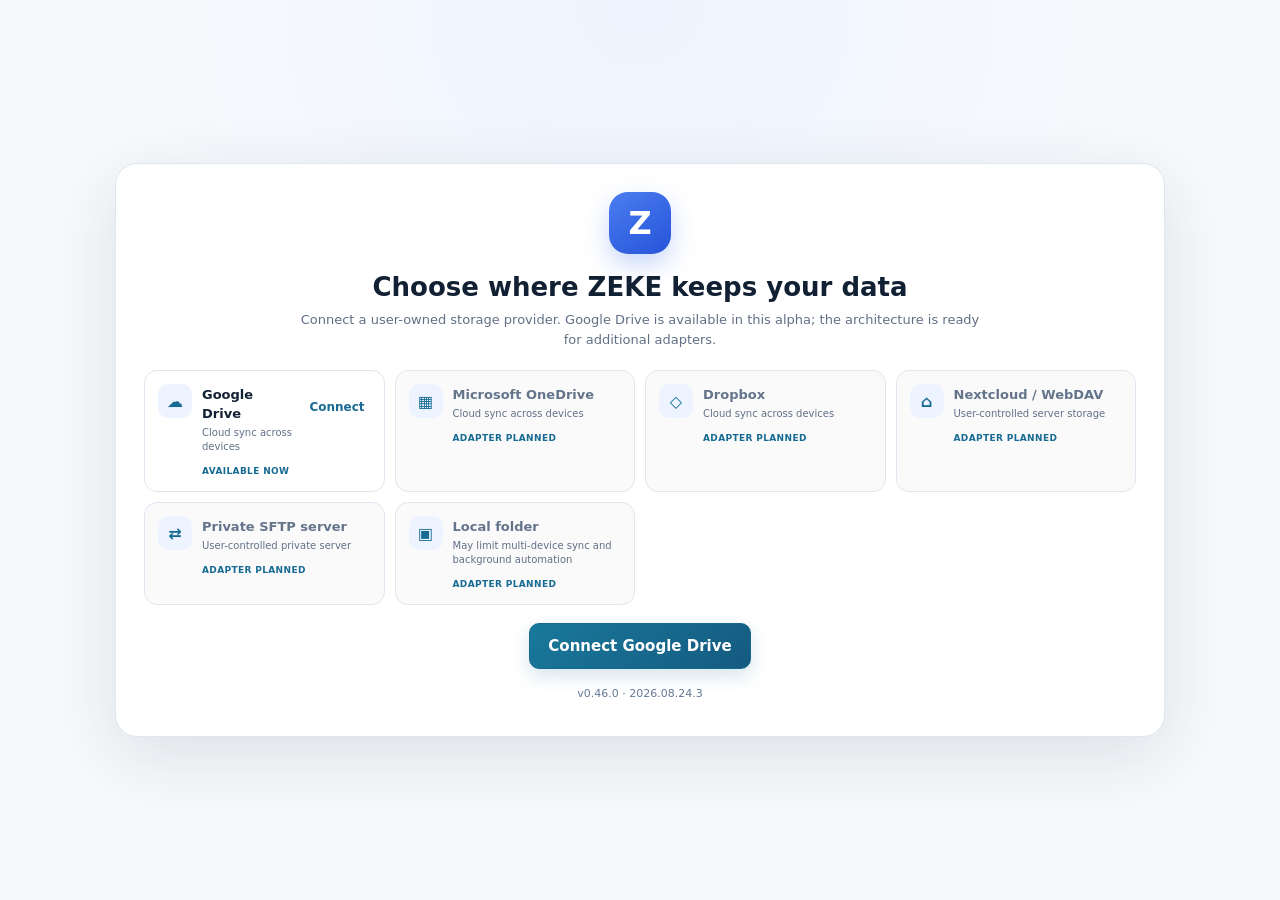
==== commit 1630043a: "Add files via upload" ====
--- a/index.html
+++ b/index.html
@@ -21,7 +21,7 @@
         <img src="./assets/branding/zeke-mark-provisional.png?v=20260824.2" alt="ZEKE" class="startup-logo">
         <div class="startup-name">ZEKE</div>
         <div class="startup-message">Starting ZEKE…</div>
-        <div class="startup-version">v0.46.0 · build 2026.08.24.2</div>
+        <div class="startup-version">v0.46.0 · build 2026.08.24.3</div>
         <div class="startup-label">UX Architecture + Connected Anatomy</div>
       </div>
     </div>
--- a/assets/styles.css
+++ b/assets/styles.css
@@ -1049,3 +1049,4 @@
 .dashboard-briefing-band{display:block!important}.dashboard-attention-band{grid-template-columns:minmax(220px,.72fr) minmax(320px,1.28fr);align-items:start}.dashboard-attention-band>.review-status-card{grid-column:1/-1}.dashboard-v47 .dashboard-glance-summary .section-head{display:block}.dashboard-v47 .dashboard-glance-summary .section-head-actions{margin-top:8px;display:flex;justify-content:space-between;gap:8px;flex-wrap:wrap}.dashboard-v47 .dashboard-glance-summary .dashboard-local-range{max-width:100%;overflow-x:auto}.dashboard-v47 .dashboard-glance-summary .health-glance h2{font-size:19px}.dashboard-v47 .dashboard-glance-summary .health-glance p{font-size:11px}.dashboard-v47 .review-status-card.clear{display:none}
 @media(min-width:1250px){.dashboard-attention-band{grid-template-columns:minmax(220px,.65fr) minmax(360px,1.35fr) minmax(260px,.75fr)}.dashboard-attention-band>.review-status-card{grid-column:auto}}
 @media(max-width:760px){.dashboard-attention-band{grid-template-columns:1fr}}
+\n\n/* v0.46.0 build 2026.08.24.3 — desktop presentation-layer rebuild from approved visual authority. */\n@media(min-width:1081px){\n.dashboard-mockup-shell{--mock-gap:14px;display:grid;gap:var(--mock-gap);max-width:1500px;margin:0 auto;padding:2px 0 28px}.dashboard-mockup-shell .panel{margin:0!important;height:100%;min-width:0;border:1px solid #dce6f0;border-radius:16px;background:#fff;box-shadow:0 5px 18px rgba(22,56,88,.055);padding:17px 18px}.mock-dashboard-head{display:flex;align-items:center;justify-content:space-between;min-height:58px;padding:0 2px}.mock-dashboard-head h1{font-size:25px;margin:0;color:#17283b}.mock-dashboard-head p{margin:3px 0 0;color:#738397;font-size:11px}.mock-dashboard-head .dashboard-status{margin:0;padding:8px 11px;background:#f7fbff;border-color:#dce8f4}.mock-grid{display:grid;grid-template-columns:repeat(12,minmax(0,1fr));gap:var(--mock-gap);align-items:stretch}.span-3{grid-column:span 3}.span-4{grid-column:span 4}.span-5{grid-column:span 5}.span-6{grid-column:span 6}.span-9{grid-column:span 9}.mock-top-row{min-height:190px}.mock-main-row{min-height:310px}.mock-bottom-row{min-height:210px}.mock-guidance-row{min-height:230px}.mock-section-title,.dashboard-mockup-shell .section-head{display:flex;align-items:flex-start;justify-content:space-between;gap:10px;margin-bottom:12px}.mock-section-title h2,.dashboard-mockup-shell .section-head h2{font-size:15px;line-height:1.2;margin:0;color:#20364c}.mock-title-icon{width:28px;height:28px;display:grid;place-items:center;border-radius:8px;background:#eaf4ff;color:#2879bd;font-size:14px;flex:0 0 auto}.mock-section-title h2{margin-right:auto;align-self:center}.mock-good{font-size:9px;font-weight:800;padding:5px 9px;border-radius:999px;background:#e7f7ee;color:#26764d}.mock-status-copy{font-size:12px;line-height:1.45;color:#5d7185;margin:6px 0 16px}.mock-stat-row{display:grid;grid-template-columns:repeat(3,1fr);gap:8px;border-top:1px solid #edf1f5;padding-top:13px}.mock-stat{display:flex;gap:7px;align-items:center;min-width:0}.mock-stat>span{width:28px;height:28px;border-radius:8px;background:#f0f6fc;display:grid;place-items:center}.mock-stat div{display:grid;min-width:0}.mock-stat small{font-size:8px;color:#8190a0}.mock-stat strong{font-size:11px;white-space:nowrap;overflow:hidden;text-overflow:ellipsis}.dashboard-mockup-shell .tile-kicker,.dashboard-mockup-shell .section-head p{display:none}.dashboard-mockup-shell .upcoming-panel .calendar-row{display:grid;grid-template-columns:62px minmax(0,1fr);gap:8px;padding:8px 0;border-top:1px solid #edf1f5}.dashboard-mockup-shell .upcoming-panel .calendar-row:first-of-type{border-top:0}.dashboard-mockup-shell .calendar-date strong{font-size:10px}.dashboard-mockup-shell .calendar-date span{font-size:8px}.dashboard-mockup-shell .calendar-row>div:last-child strong{font-size:10px;display:block;white-space:nowrap;overflow:hidden;text-overflow:ellipsis}.dashboard-mockup-shell .calendar-row small{font-size:8px;color:#8090a0;display:block;white-space:nowrap;overflow:hidden;text-overflow:ellipsis}.mock-quick-grid{display:grid;grid-template-columns:1fr 1fr;gap:9px}.mock-quick-grid button{min-height:62px;border:1px solid #dce7f2;border-radius:12px;background:#f8fbff;color:#294157;display:grid;place-items:center;align-content:center;gap:4px;cursor:pointer}.mock-quick-grid button:hover{background:#edf6ff;border-color:#bcd8ef}.mock-quick-grid span{font-size:17px}.mock-quick-grid strong{font-size:9px}.dashboard-mockup-shell .truthful-recent-list{display:grid}.dashboard-mockup-shell .recent-activity-row{grid-template-columns:34px minmax(0,1fr) 22px;padding:9px 0;gap:9px;border-top:1px solid #edf1f5}.dashboard-mockup-shell .recent-activity-row:first-child{border-top:0}.dashboard-mockup-shell .recent-visual{width:32px;height:32px;border-radius:9px;font-size:14px;background:#eef6ff}.dashboard-mockup-shell .recent-copy{gap:0}.dashboard-mockup-shell .recent-kind{font-size:7px;letter-spacing:.08em;color:#8b98a6}.dashboard-mockup-shell .recent-copy strong{font-size:10px}.dashboard-mockup-shell .recent-copy p{font-size:8px;line-height:1.25;margin:2px 0;color:#617588;white-space:nowrap;overflow:hidden;text-overflow:ellipsis}.dashboard-mockup-shell .recent-copy small{font-size:7px}.mock-insight-list{display:grid}.mock-insight-row{display:grid;grid-template-columns:34px minmax(0,1fr) 16px;align-items:center;gap:9px;width:100%;text-align:left;border:0;border-top:1px solid #edf1f5;background:transparent;padding:12px 0;color:inherit;cursor:pointer}.mock-insight-row:first-child{border-top:0}.mock-insight-row>span{width:32px;height:32px;display:grid;place-items:center;border-radius:9px;background:#eaf4ff}.mock-insight-row div{display:grid;gap:3px}.mock-insight-row strong{font-size:10px}.mock-insight-row small{font-size:8px;line-height:1.35;color:#6e8194}.mock-insight-row b{font-size:18px;color:#6a91b4}.dashboard-mockup-shell .health-glance{padding:17px 14px}.dashboard-mockup-shell .health-glance .section-head-actions{display:none}.dashboard-mockup-shell .health-glance .metrics-row{display:grid!important;grid-template-columns:repeat(2,minmax(0,1fr))!important;gap:8px!important}.dashboard-mockup-shell .metric-card{min-width:0!important;min-height:103px!important;padding:10px!important;border-radius:11px!important;background:#fbfdff!important}.dashboard-mockup-shell .metric-number{font-size:17px!important}.dashboard-mockup-shell .metric-head{font-size:8px}.dashboard-mockup-shell .metric-card .spark{height:27px!important;margin-top:4px}.dashboard-mockup-shell .metric-card small{font-size:7px}.dashboard-mockup-shell .timeline-snapshot{overflow:hidden}.dashboard-mockup-shell .timeline-axis{margin-left:108px}.dashboard-mockup-shell .timeline-row{grid-template-columns:100px 1fr;min-height:26px}.dashboard-mockup-shell .timeline-row strong{font-size:8px}.dashboard-mockup-shell .timeline-legend{font-size:7px}.mock-goal-list{display:grid;gap:15px;margin:8px 0 15px}.mock-goal-list div{display:grid;gap:6px}.mock-goal-list strong{font-size:9px}.mock-goal-list span{height:5px;border-radius:99px;background:#e7eef5;overflow:hidden}.mock-goal-list i{display:block;height:100%;border-radius:99px;background:#3d8ac6}.mock-empty{padding:18px 0;color:#8291a0;font-size:9px}.dashboard-mockup-shell .coach-action-list article{padding:10px 0}.dashboard-mockup-shell .coach-action-list strong{font-size:10px}.dashboard-mockup-shell .coach-action-list p,.dashboard-mockup-shell .weekly-plan-card p{font-size:8px;line-height:1.4}.dashboard-mockup-shell .weekly-plan-questions{display:grid;grid-template-columns:1fr 1fr;gap:12px}.dashboard-mockup-shell .weekly-plan-questions strong{font-size:9px}.dashboard-mockup-shell .plan-choice{min-width:26px;padding:6px}.mock-integrity-alert .review-status-card{height:auto}.content-shell:has(.dashboard-mockup-shell){background:#f4f7fa}.content-shell:has(.dashboard-mockup-shell) .page-head{margin-bottom:4px}.content-shell:has(.dashboard-mockup-shell)>.page-head{display:none}\n}\n@media(min-width:1081px) and (max-width:1280px){.dashboard-mockup-shell{--mock-gap:11px}.dashboard-mockup-shell .panel{padding:14px}.mock-top-row .span-5{grid-column:span 5}.mock-top-row .span-4{grid-column:span 4}.mock-top-row .span-3{grid-column:span 3}.mock-main-row .span-5{grid-column:span 5}.mock-main-row .span-4{grid-column:span 4}.mock-main-row .span-3{grid-column:span 3}}\n@media(max-width:1080px){.dashboard-mockup-shell{display:grid;gap:12px}.mock-grid{display:grid;grid-template-columns:1fr 1fr;gap:12px}.mock-grid>div{grid-column:auto}.mock-top-row>div:last-child,.mock-bottom-row>div:first-child,.mock-guidance-row>div{grid-column:1/-1}.mock-dashboard-head{display:block}.mock-dashboard-head .dashboard-status{margin-top:8px}.mock-stat-row{display:grid;grid-template-columns:repeat(3,1fr);gap:8px}.mock-quick-grid{display:grid;grid-template-columns:1fr 1fr;gap:8px}}\n@media(max-width:700px){.mock-grid{grid-template-columns:1fr}.mock-grid>div,.mock-top-row>div:last-child,.mock-bottom-row>div:first-child,.mock-guidance-row>div{grid-column:auto}.mock-stat-row{grid-template-columns:1fr}.mock-dashboard-head h1{font-size:22px}}\n
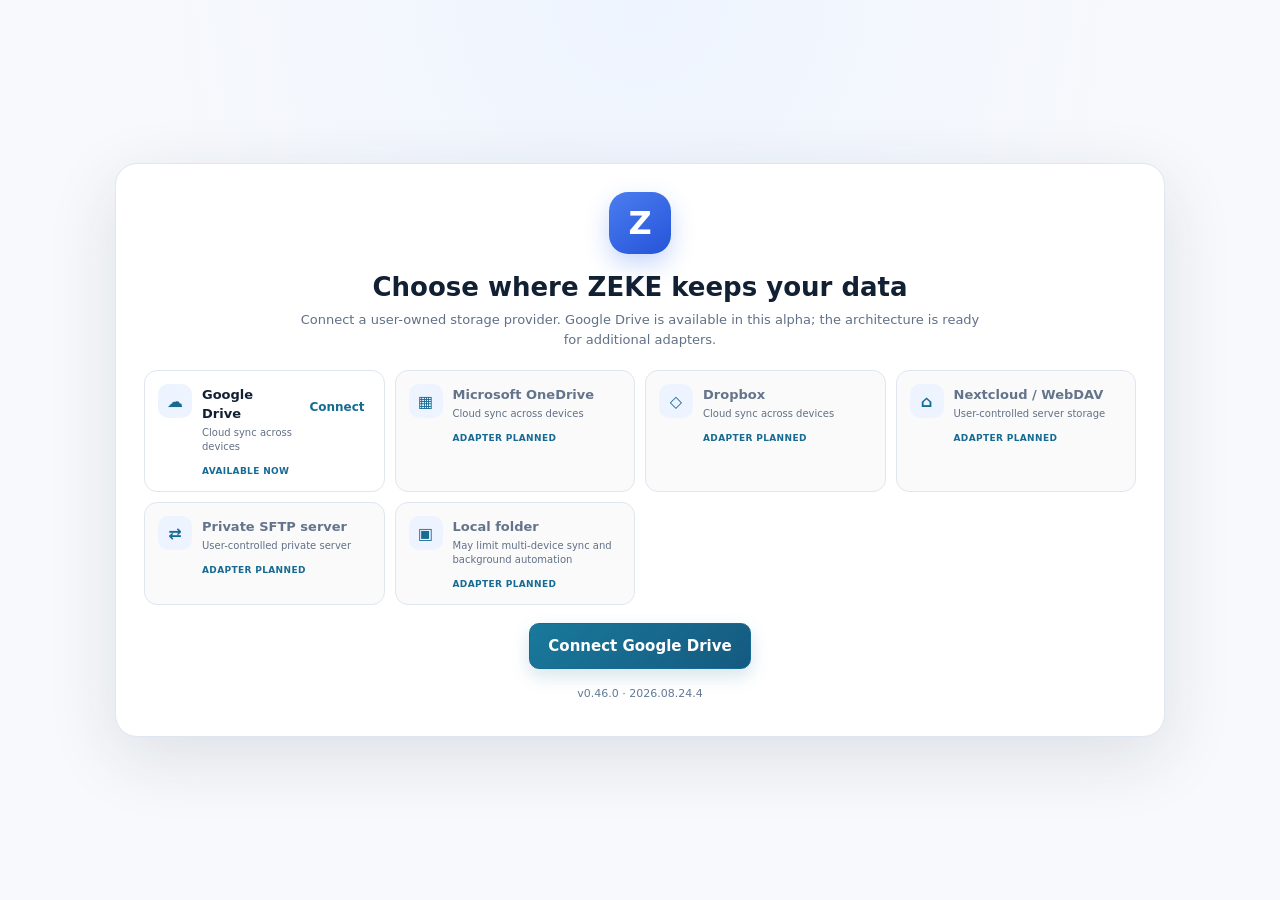
==== commit 97233d5a: "Add files via upload" ====
--- a/index.html
+++ b/index.html
@@ -6,46 +6,47 @@
   <meta name="theme-color" content="#07182e" />
   <meta name="description" content="Project ZEKE private personal knowledge and health workspace" />
   <title>ZEKE v0.46.0</title>
-  <link rel="manifest" href="./manifest.webmanifest?v=20260824.2" />
-  <link rel="stylesheet" href="./assets/styles.css?v=20260824.2" />
-  <link rel="stylesheet" href="./assets/mobile-native.css?v=20260824.2" />
-  <link rel="stylesheet" href="./assets/mobile-polish-v0441.css?v=20260824.2" />
-  <script src="./version.js?v=20260824.2"></script>
-  <script src="./zeke-config.js?v=20260824.2"></script>
+  <link rel="manifest" href="./manifest.webmanifest?v=20260824.4" />
+  <link rel="stylesheet" href="./assets/styles.css?v=20260824.4" />
+  <link rel="stylesheet" href="./assets/desktop-dashboard.css?v=20260824.4" />
+  <link rel="stylesheet" href="./assets/mobile-native.css?v=20260824.4" />
+  <link rel="stylesheet" href="./assets/mobile-polish-v0441.css?v=20260824.4" />
+  <script src="./version.js?v=20260824.4"></script>
+  <script src="./zeke-config.js?v=20260824.4"></script>
   <script src="https://accounts.google.com/gsi/client" async defer></script>
 </head>
 <body>
   <div id="root">
     <div class="startup-screen" role="status" aria-live="polite">
       <div class="startup-card">
-        <img src="./assets/branding/zeke-mark-provisional.png?v=20260824.2" alt="ZEKE" class="startup-logo">
+        <img src="./assets/branding/zeke-mark-provisional.png?v=20260824.4" alt="ZEKE" class="startup-logo">
         <div class="startup-name">ZEKE</div>
         <div class="startup-message">Starting ZEKE…</div>
-        <div class="startup-version">v0.46.0 · build 2026.08.24.3</div>
+        <div class="startup-version">v0.46.0 · build 2026.08.24.4</div>
         <div class="startup-label">UX Architecture + Connected Anatomy</div>
       </div>
     </div>
   </div>
-  <script src="./xlsx-bundle.js?v=20260824.2"></script>
-  <script src="./assets/data-layer.js?v=20260824.2"></script>
-  <script src="./assets/parser.js?v=20260824.2"></script>
-  <script src="./assets/ai-router.js?v=20260824.2"></script>
-  <script src="./assets/workflow-engine.js?v=20260824.2"></script>
-  <script src="./assets/exercise-guides.js?v=20260824.2"></script>
-  <script src="./assets/knowledge-base.js?v=20260824.2"></script>
-  <script src="./assets/anatomy-knowledge.js?v=20260824.2"></script>
-  <script src="./assets/integrity-engine.js?v=20260824.2"></script>
-  <script src="./assets/longitudinal-schema.js?v=20260824.2"></script>
-  <script src="./assets/ingestion-engine.js?v=20260824.2"></script>
-  <script src="./assets/document-intake.js?v=20260824.2"></script>
-  <script src="./assets/calendar-privacy.js?v=20260824.2"></script>
-  <script src="./assets/training-intelligence.js?v=20260824.2"></script>
-  <script src="./assets/app.js?v=20260824.2"></script>
-  <script src="./assets/mobile-native.js?v=20260824.2"></script>
-  <script src="./assets/mobile-polish-v0441.js?v=20260824.2"></script>
+  <script src="./xlsx-bundle.js?v=20260824.4"></script>
+  <script src="./assets/data-layer.js?v=20260824.4"></script>
+  <script src="./assets/parser.js?v=20260824.4"></script>
+  <script src="./assets/ai-router.js?v=20260824.4"></script>
+  <script src="./assets/workflow-engine.js?v=20260824.4"></script>
+  <script src="./assets/exercise-guides.js?v=20260824.4"></script>
+  <script src="./assets/knowledge-base.js?v=20260824.4"></script>
+  <script src="./assets/anatomy-knowledge.js?v=20260824.4"></script>
+  <script src="./assets/integrity-engine.js?v=20260824.4"></script>
+  <script src="./assets/longitudinal-schema.js?v=20260824.4"></script>
+  <script src="./assets/ingestion-engine.js?v=20260824.4"></script>
+  <script src="./assets/document-intake.js?v=20260824.4"></script>
+  <script src="./assets/calendar-privacy.js?v=20260824.4"></script>
+  <script src="./assets/training-intelligence.js?v=20260824.4"></script>
+  <script src="./assets/app.js?v=20260824.4"></script>
+  <script src="./assets/mobile-native.js?v=20260824.4"></script>
+  <script src="./assets/mobile-polish-v0441.js?v=20260824.4"></script>
   <script>
     if ('serviceWorker' in navigator) {
-      window.addEventListener('load', () => navigator.serviceWorker.register('./sw.js?v=20260824.2').catch(() => {}));
+      window.addEventListener('load', () => navigator.serviceWorker.register('./sw.js?v=20260824.4').catch(() => {}));
     }
   </script>
 </body>
--- a/assets/desktop-dashboard.css
+++ b/assets/desktop-dashboard.css
@@ -0,0 +1,3 @@
+@media(min-width:1081px){:root{--zg:16px;--zl:#d9e4ef;--zi:#10233b}.content-shell:has(.dashboard-mockup-shell){background:linear-gradient(135deg,#f8fbff,#edf5fc);padding:24px 28px 34px!important}.content-shell:has(.dashboard-mockup-shell)>.page-head{display:none!important}.dashboard-mockup-shell{max-width:1480px;margin:0 auto;display:grid;gap:var(--zg);color:var(--zi)}.dashboard-mockup-shell *{box-sizing:border-box}.dashboard-mockup-shell .mock-grid{display:grid!important;grid-template-columns:repeat(12,minmax(0,1fr))!important;gap:var(--zg)!important;align-items:stretch!important;margin:0!important}.dashboard-mockup-shell .span-3{grid-column:span 3!important}.dashboard-mockup-shell .span-4{grid-column:span 4!important}.dashboard-mockup-shell .span-5{grid-column:span 5!important}.dashboard-mockup-shell .span-6{grid-column:span 6!important}.dashboard-mockup-shell .span-9{grid-column:span 9!important}.dashboard-mockup-shell .panel{margin:0!important;width:100%!important;height:100%!important;min-width:0!important;padding:18px 20px!important;border:1px solid var(--zl)!important;border-radius:20px!important;background:#fff!important;box-shadow:0 10px 28px rgba(25,65,104,.07)!important;overflow:hidden!important}.mock-top-row{height:240px}.mock-main-row{height:370px}.mock-bottom-row{height:190px}.mock-guidance-row{min-height:205px}.dashboard-mockup-shell h2{margin:0!important;font-size:18px!important;line-height:1.15!important;color:#111f31!important}.mock-section-title,.dashboard-mockup-shell .section-head{display:flex!important;align-items:flex-start!important;gap:10px!important;margin:0 0 14px!important;min-height:32px!important}.mock-section-title h2{margin-right:auto!important;align-self:center!important}.dashboard-mockup-shell .section-head>div:first-child{min-width:0;flex:1}.dashboard-mockup-shell .tile-kicker{font-size:9px!important;letter-spacing:.14em!important;color:#1473b8!important;font-weight:800!important}.dashboard-mockup-shell .section-head p{display:none!important}.dashboard-mockup-shell .text-action{font-size:11px!important;font-weight:750!important;color:#0863a3!important;white-space:nowrap}.mock-title-icon,.recent-visual,.mock-insight-row>span{display:grid!important;place-items:center!important;background:#eaf4ff!important;color:#075ea8!important;border-radius:11px!important}.mock-title-icon{width:36px!important;height:36px!important;flex:0 0 36px}.zeke-ui-icon{width:20px;height:20px;fill:none;stroke:currentColor;stroke-width:1.9;stroke-linecap:round;stroke-linejoin:round}.row-arrow{width:18px;height:18px;color:#0a5ca5}.mock-good{align-self:center;margin-left:auto;background:#d9f5e6;color:#176a42;border:1px solid #b6e7cc;border-radius:999px;padding:5px 10px;font-size:10px;font-weight:800}.mock-status-copy{font-size:12px!important;line-height:1.45!important;margin:2px 0 15px!important}.mock-stat-row{display:grid!important;grid-template-columns:repeat(3,minmax(0,1fr))!important;border:1px solid #dce7f2;border-radius:14px;overflow:hidden}.mock-stat{display:flex!important;align-items:center!important;gap:8px!important;padding:10px 9px!important;border-right:1px solid #dce7f2;min-width:0}.mock-stat:last-child{border-right:0}.mock-stat>span{display:grid;place-items:center;color:#075eae}.mock-stat div{display:grid;min-width:0}.mock-stat small{font-size:9px;color:#6d8094}.mock-stat strong{font-size:12px;white-space:nowrap;overflow:hidden;text-overflow:ellipsis}.dashboard-mockup-shell .upcoming-panel .section-head{margin-bottom:5px!important}.dashboard-mockup-shell .upcoming-panel .calendar-row{display:grid!important;grid-template-columns:58px minmax(0,1fr)!important;gap:9px!important;padding:7px 9px!important;border:0!important;border-radius:10px!important;background:#f2f7fd!important;margin:4px 0!important}.dashboard-mockup-shell .calendar-date strong,.dashboard-mockup-shell .calendar-row>div:last-child strong{font-size:10px}.dashboard-mockup-shell .calendar-date span,.dashboard-mockup-shell .calendar-row small{font-size:8px}.mock-quick-grid{display:grid!important;grid-template-columns:1fr 1fr!important;gap:10px!important}.mock-quick-grid button{height:62px!important;border:1px solid #d8e5f1!important;border-radius:13px!important;background:linear-gradient(145deg,#f8fbff,#eaf4ff)!important;color:#173451!important;display:flex!important;align-items:center!important;justify-content:center!important;gap:9px!important;padding:8px!important}.mock-quick-grid button span{display:grid;color:#075eae}.mock-quick-grid button strong{font-size:10px!important;line-height:1.15!important;text-align:left}.truthful-recent{display:flex!important;flex-direction:column!important}.truthful-recent .sticky-panel-head{position:static!important;background:transparent!important;padding:0!important}.truthful-recent-list{display:grid!important;overflow:hidden!important;flex:1}.recent-activity-scroll{max-height:none!important;overflow:hidden!important}.recent-activity-row{display:grid!important;grid-template-columns:38px minmax(0,1fr) 20px!important;align-items:center!important;gap:10px!important;padding:9px 0!important;border-top:1px solid #e3ebf3!important;min-height:54px!important}.recent-activity-row:first-child{border-top:0!important}.recent-visual{width:36px!important;height:36px!important}.recent-copy{display:grid!important;gap:1px!important;min-width:0!important}.recent-kind{font-size:8px!important;letter-spacing:.12em!important;color:#6d8499!important;font-weight:800!important}.recent-copy strong{font-size:11px!important;white-space:nowrap;overflow:hidden;text-overflow:ellipsis}.recent-copy p{font-size:9px!important;line-height:1.2!important;margin:0!important;white-space:nowrap!important;overflow:hidden!important;text-overflow:ellipsis!important}.recent-copy small{font-size:8px!important}.mock-insights{display:flex!important;flex-direction:column!important}.mock-insight-list{display:grid!important;gap:10px!important;flex:1}.mock-insight-row{display:grid!important;grid-template-columns:44px minmax(0,1fr) 20px!important;align-items:center!important;gap:11px!important;border:1px solid #cfe1f2!important;border-radius:15px!important;background:linear-gradient(100deg,#edf6ff,#f8fbff)!important;padding:12px!important;text-align:left!important}.mock-insight-row:nth-child(3){background:linear-gradient(100deg,#fff5ea,#fffaf4)!important;border-color:#f2d6b7!important}.mock-insight-row>span{width:40px!important;height:40px!important}.mock-insight-row div{display:grid;gap:3px;min-width:0}.mock-insight-row strong{font-size:12px!important;white-space:nowrap;overflow:hidden;text-overflow:ellipsis}.mock-insight-row small{font-size:9px!important;white-space:nowrap;overflow:hidden;text-overflow:ellipsis}.dashboard-health-glance{display:flex!important;flex-direction:column!important}.dashboard-health-glance .section-head-actions{display:none!important}.dashboard-health-glance .metrics-row{display:grid!important;grid-template-columns:repeat(2,minmax(0,1fr))!important;gap:9px!important;flex:1}.dashboard-health-glance .metric-card{min-width:0!important;min-height:0!important;height:auto!important;padding:10px!important;border:1px solid #d9e5f0!important;border-radius:13px!important;background:linear-gradient(145deg,#fff,#f4f8ff)!important;box-shadow:none!important}.dashboard-health-glance .metric-number{font-size:20px!important}.dashboard-health-glance .metric-card .spark{height:32px!important;margin-top:5px!important}.dashboard-health-glance .metric-card small{font-size:7px!important}.timeline-snapshot{padding:16px 20px!important}.timeline-empty{min-height:78px!important;display:grid!important;align-content:center!important;padding:12px!important;border:1px dashed #cfdae5!important;border-radius:12px!important}.mock-goal-list{display:grid;gap:14px;margin-top:8px}.mock-goal-list div{display:grid;gap:6px}.mock-goal-list strong{font-size:10px}.mock-goal-list span{height:6px;border-radius:99px;background:#e4edf5;overflow:hidden}.mock-goal-list i{display:block;height:100%;border-radius:99px;background:#1487cf}.mock-empty{font-size:10px;color:#6e8092;padding:20px 0}.mock-guidance-row .weekly-plan-questions{display:grid!important;grid-template-columns:1fr 1fr!important;gap:12px!important}}
+@media(max-width:1080px){.dashboard-mockup-shell{display:grid;gap:12px}.dashboard-mockup-shell .mock-grid{display:grid;grid-template-columns:1fr 1fr;gap:12px}.dashboard-mockup-shell .mock-grid>div{grid-column:auto}.dashboard-mockup-shell .mock-bottom-row>div:first-child,.dashboard-mockup-shell .mock-guidance-row>div{grid-column:1/-1}.mock-quick-grid{display:grid;grid-template-columns:1fr 1fr;gap:8px}}
+@media(max-width:700px){.dashboard-mockup-shell .mock-grid{grid-template-columns:1fr}.dashboard-mockup-shell .mock-grid>div{grid-column:auto}}
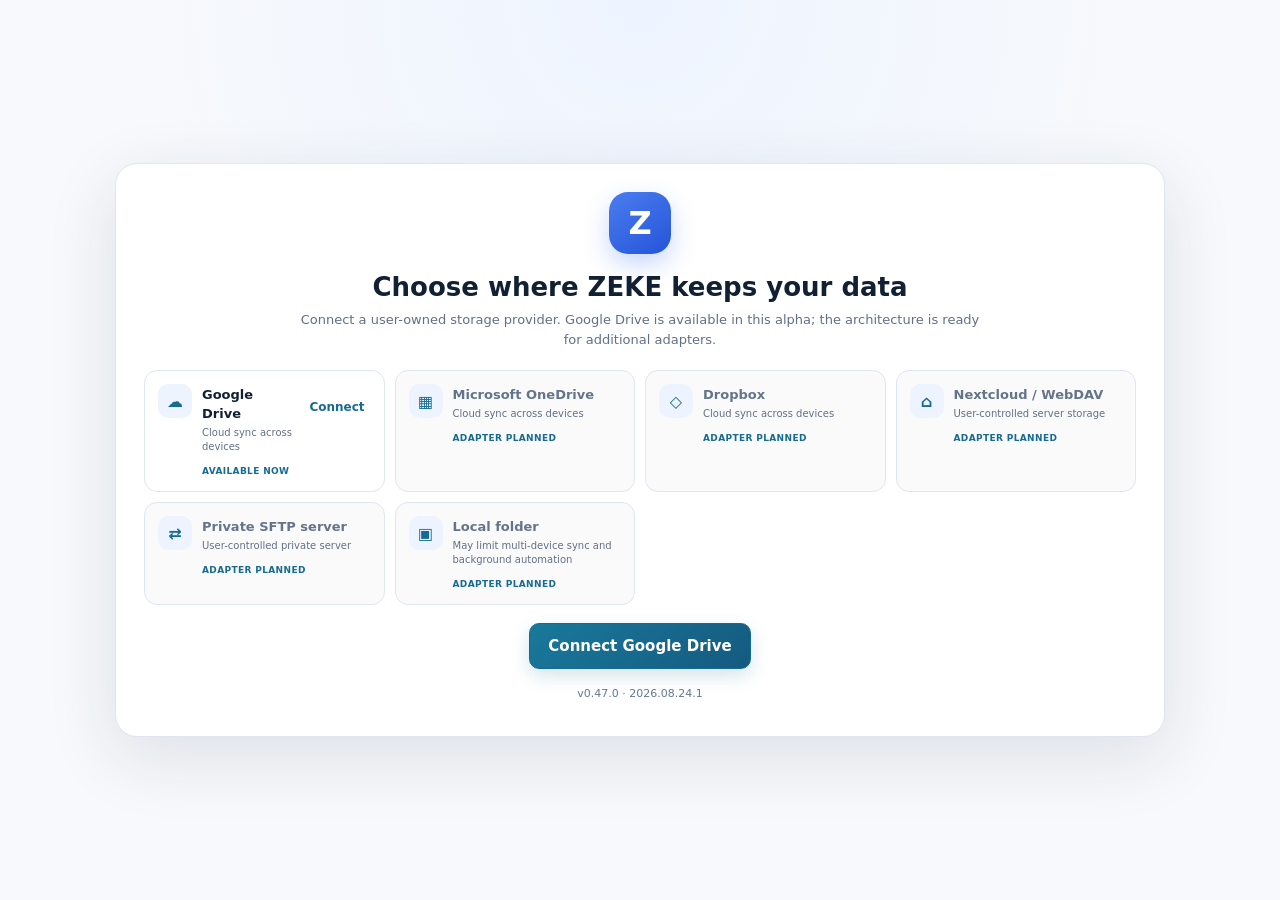
==== commit 112d901e: "Add files via upload" ====
--- a/index.html
+++ b/index.html
@@ -5,48 +5,48 @@
   <meta name="viewport" content="width=device-width, initial-scale=1.0, viewport-fit=cover" />
   <meta name="theme-color" content="#07182e" />
   <meta name="description" content="Project ZEKE private personal knowledge and health workspace" />
-  <title>ZEKE v0.46.0</title>
-  <link rel="manifest" href="./manifest.webmanifest?v=20260824.4" />
-  <link rel="stylesheet" href="./assets/styles.css?v=20260824.4" />
-  <link rel="stylesheet" href="./assets/desktop-dashboard.css?v=20260824.4" />
-  <link rel="stylesheet" href="./assets/mobile-native.css?v=20260824.4" />
-  <link rel="stylesheet" href="./assets/mobile-polish-v0441.css?v=20260824.4" />
-  <script src="./version.js?v=20260824.4"></script>
-  <script src="./zeke-config.js?v=20260824.4"></script>
+  <title>ZEKE v0.47.0</title>
+  <link rel="manifest" href="./manifest.webmanifest?v=20260824.1v047" />
+  <link rel="stylesheet" href="./assets/styles.css?v=20260824.1v047" />
+  <link rel="stylesheet" href="./assets/mobile-native.css?v=20260824.1v047" />
+  <link rel="stylesheet" href="./assets/mobile-polish-v0441.css?v=20260824.1v047" />
+  <link rel="stylesheet" href="./assets/desktop-v047.css?v=20260824.1v047" />
+  <script src="./version.js?v=20260824.1v047"></script>
+  <script src="./zeke-config.js?v=20260824.1v047"></script>
   <script src="https://accounts.google.com/gsi/client" async defer></script>
 </head>
 <body>
   <div id="root">
     <div class="startup-screen" role="status" aria-live="polite">
       <div class="startup-card">
-        <img src="./assets/branding/zeke-mark-provisional.png?v=20260824.4" alt="ZEKE" class="startup-logo">
+        <img src="./assets/branding/zeke-mark-provisional.png?v=20260824.1v047" alt="ZEKE" class="startup-logo">
         <div class="startup-name">ZEKE</div>
         <div class="startup-message">Starting ZEKE…</div>
-        <div class="startup-version">v0.46.0 · build 2026.08.24.4</div>
-        <div class="startup-label">UX Architecture + Connected Anatomy</div>
+        <div class="startup-version">v0.47.0 · build 2026.08.24.1</div>
+        <div class="startup-label">ZEKE Visual System + Preserved Functionality</div>
       </div>
     </div>
   </div>
-  <script src="./xlsx-bundle.js?v=20260824.4"></script>
-  <script src="./assets/data-layer.js?v=20260824.4"></script>
-  <script src="./assets/parser.js?v=20260824.4"></script>
-  <script src="./assets/ai-router.js?v=20260824.4"></script>
-  <script src="./assets/workflow-engine.js?v=20260824.4"></script>
-  <script src="./assets/exercise-guides.js?v=20260824.4"></script>
-  <script src="./assets/knowledge-base.js?v=20260824.4"></script>
-  <script src="./assets/anatomy-knowledge.js?v=20260824.4"></script>
-  <script src="./assets/integrity-engine.js?v=20260824.4"></script>
-  <script src="./assets/longitudinal-schema.js?v=20260824.4"></script>
-  <script src="./assets/ingestion-engine.js?v=20260824.4"></script>
-  <script src="./assets/document-intake.js?v=20260824.4"></script>
-  <script src="./assets/calendar-privacy.js?v=20260824.4"></script>
-  <script src="./assets/training-intelligence.js?v=20260824.4"></script>
-  <script src="./assets/app.js?v=20260824.4"></script>
-  <script src="./assets/mobile-native.js?v=20260824.4"></script>
-  <script src="./assets/mobile-polish-v0441.js?v=20260824.4"></script>
+  <script src="./xlsx-bundle.js?v=20260824.1v047"></script>
+  <script src="./assets/data-layer.js?v=20260824.1v047"></script>
+  <script src="./assets/parser.js?v=20260824.1v047"></script>
+  <script src="./assets/ai-router.js?v=20260824.1v047"></script>
+  <script src="./assets/workflow-engine.js?v=20260824.1v047"></script>
+  <script src="./assets/exercise-guides.js?v=20260824.1v047"></script>
+  <script src="./assets/knowledge-base.js?v=20260824.1v047"></script>
+  <script src="./assets/anatomy-knowledge.js?v=20260824.1v047"></script>
+  <script src="./assets/integrity-engine.js?v=20260824.1v047"></script>
+  <script src="./assets/longitudinal-schema.js?v=20260824.1v047"></script>
+  <script src="./assets/ingestion-engine.js?v=20260824.1v047"></script>
+  <script src="./assets/document-intake.js?v=20260824.1v047"></script>
+  <script src="./assets/calendar-privacy.js?v=20260824.1v047"></script>
+  <script src="./assets/training-intelligence.js?v=20260824.1v047"></script>
+  <script src="./assets/app.js?v=20260824.1v047"></script>
+  <script src="./assets/mobile-native.js?v=20260824.1v047"></script>
+  <script src="./assets/mobile-polish-v0441.js?v=20260824.1v047"></script>
   <script>
     if ('serviceWorker' in navigator) {
-      window.addEventListener('load', () => navigator.serviceWorker.register('./sw.js?v=20260824.4').catch(() => {}));
+      window.addEventListener('load', () => navigator.serviceWorker.register('./sw.js?v=20260824.1v047').catch(() => {}));
     }
   </script>
 </body>
--- a/assets/styles.css
+++ b/assets/styles.css
@@ -1049,4 +1049,3 @@
 .dashboard-briefing-band{display:block!important}.dashboard-attention-band{grid-template-columns:minmax(220px,.72fr) minmax(320px,1.28fr);align-items:start}.dashboard-attention-band>.review-status-card{grid-column:1/-1}.dashboard-v47 .dashboard-glance-summary .section-head{display:block}.dashboard-v47 .dashboard-glance-summary .section-head-actions{margin-top:8px;display:flex;justify-content:space-between;gap:8px;flex-wrap:wrap}.dashboard-v47 .dashboard-glance-summary .dashboard-local-range{max-width:100%;overflow-x:auto}.dashboard-v47 .dashboard-glance-summary .health-glance h2{font-size:19px}.dashboard-v47 .dashboard-glance-summary .health-glance p{font-size:11px}.dashboard-v47 .review-status-card.clear{display:none}
 @media(min-width:1250px){.dashboard-attention-band{grid-template-columns:minmax(220px,.65fr) minmax(360px,1.35fr) minmax(260px,.75fr)}.dashboard-attention-band>.review-status-card{grid-column:auto}}
 @media(max-width:760px){.dashboard-attention-band{grid-template-columns:1fr}}
-\n\n/* v0.46.0 build 2026.08.24.3 — desktop presentation-layer rebuild from approved visual authority. */\n@media(min-width:1081px){\n.dashboard-mockup-shell{--mock-gap:14px;display:grid;gap:var(--mock-gap);max-width:1500px;margin:0 auto;padding:2px 0 28px}.dashboard-mockup-shell .panel{margin:0!important;height:100%;min-width:0;border:1px solid #dce6f0;border-radius:16px;background:#fff;box-shadow:0 5px 18px rgba(22,56,88,.055);padding:17px 18px}.mock-dashboard-head{display:flex;align-items:center;justify-content:space-between;min-height:58px;padding:0 2px}.mock-dashboard-head h1{font-size:25px;margin:0;color:#17283b}.mock-dashboard-head p{margin:3px 0 0;color:#738397;font-size:11px}.mock-dashboard-head .dashboard-status{margin:0;padding:8px 11px;background:#f7fbff;border-color:#dce8f4}.mock-grid{display:grid;grid-template-columns:repeat(12,minmax(0,1fr));gap:var(--mock-gap);align-items:stretch}.span-3{grid-column:span 3}.span-4{grid-column:span 4}.span-5{grid-column:span 5}.span-6{grid-column:span 6}.span-9{grid-column:span 9}.mock-top-row{min-height:190px}.mock-main-row{min-height:310px}.mock-bottom-row{min-height:210px}.mock-guidance-row{min-height:230px}.mock-section-title,.dashboard-mockup-shell .section-head{display:flex;align-items:flex-start;justify-content:space-between;gap:10px;margin-bottom:12px}.mock-section-title h2,.dashboard-mockup-shell .section-head h2{font-size:15px;line-height:1.2;margin:0;color:#20364c}.mock-title-icon{width:28px;height:28px;display:grid;place-items:center;border-radius:8px;background:#eaf4ff;color:#2879bd;font-size:14px;flex:0 0 auto}.mock-section-title h2{margin-right:auto;align-self:center}.mock-good{font-size:9px;font-weight:800;padding:5px 9px;border-radius:999px;background:#e7f7ee;color:#26764d}.mock-status-copy{font-size:12px;line-height:1.45;color:#5d7185;margin:6px 0 16px}.mock-stat-row{display:grid;grid-template-columns:repeat(3,1fr);gap:8px;border-top:1px solid #edf1f5;padding-top:13px}.mock-stat{display:flex;gap:7px;align-items:center;min-width:0}.mock-stat>span{width:28px;height:28px;border-radius:8px;background:#f0f6fc;display:grid;place-items:center}.mock-stat div{display:grid;min-width:0}.mock-stat small{font-size:8px;color:#8190a0}.mock-stat strong{font-size:11px;white-space:nowrap;overflow:hidden;text-overflow:ellipsis}.dashboard-mockup-shell .tile-kicker,.dashboard-mockup-shell .section-head p{display:none}.dashboard-mockup-shell .upcoming-panel .calendar-row{display:grid;grid-template-columns:62px minmax(0,1fr);gap:8px;padding:8px 0;border-top:1px solid #edf1f5}.dashboard-mockup-shell .upcoming-panel .calendar-row:first-of-type{border-top:0}.dashboard-mockup-shell .calendar-date strong{font-size:10px}.dashboard-mockup-shell .calendar-date span{font-size:8px}.dashboard-mockup-shell .calendar-row>div:last-child strong{font-size:10px;display:block;white-space:nowrap;overflow:hidden;text-overflow:ellipsis}.dashboard-mockup-shell .calendar-row small{font-size:8px;color:#8090a0;display:block;white-space:nowrap;overflow:hidden;text-overflow:ellipsis}.mock-quick-grid{display:grid;grid-template-columns:1fr 1fr;gap:9px}.mock-quick-grid button{min-height:62px;border:1px solid #dce7f2;border-radius:12px;background:#f8fbff;color:#294157;display:grid;place-items:center;align-content:center;gap:4px;cursor:pointer}.mock-quick-grid button:hover{background:#edf6ff;border-color:#bcd8ef}.mock-quick-grid span{font-size:17px}.mock-quick-grid strong{font-size:9px}.dashboard-mockup-shell .truthful-recent-list{display:grid}.dashboard-mockup-shell .recent-activity-row{grid-template-columns:34px minmax(0,1fr) 22px;padding:9px 0;gap:9px;border-top:1px solid #edf1f5}.dashboard-mockup-shell .recent-activity-row:first-child{border-top:0}.dashboard-mockup-shell .recent-visual{width:32px;height:32px;border-radius:9px;font-size:14px;background:#eef6ff}.dashboard-mockup-shell .recent-copy{gap:0}.dashboard-mockup-shell .recent-kind{font-size:7px;letter-spacing:.08em;color:#8b98a6}.dashboard-mockup-shell .recent-copy strong{font-size:10px}.dashboard-mockup-shell .recent-copy p{font-size:8px;line-height:1.25;margin:2px 0;color:#617588;white-space:nowrap;overflow:hidden;text-overflow:ellipsis}.dashboard-mockup-shell .recent-copy small{font-size:7px}.mock-insight-list{display:grid}.mock-insight-row{display:grid;grid-template-columns:34px minmax(0,1fr) 16px;align-items:center;gap:9px;width:100%;text-align:left;border:0;border-top:1px solid #edf1f5;background:transparent;padding:12px 0;color:inherit;cursor:pointer}.mock-insight-row:first-child{border-top:0}.mock-insight-row>span{width:32px;height:32px;display:grid;place-items:center;border-radius:9px;background:#eaf4ff}.mock-insight-row div{display:grid;gap:3px}.mock-insight-row strong{font-size:10px}.mock-insight-row small{font-size:8px;line-height:1.35;color:#6e8194}.mock-insight-row b{font-size:18px;color:#6a91b4}.dashboard-mockup-shell .health-glance{padding:17px 14px}.dashboard-mockup-shell .health-glance .section-head-actions{display:none}.dashboard-mockup-shell .health-glance .metrics-row{display:grid!important;grid-template-columns:repeat(2,minmax(0,1fr))!important;gap:8px!important}.dashboard-mockup-shell .metric-card{min-width:0!important;min-height:103px!important;padding:10px!important;border-radius:11px!important;background:#fbfdff!important}.dashboard-mockup-shell .metric-number{font-size:17px!important}.dashboard-mockup-shell .metric-head{font-size:8px}.dashboard-mockup-shell .metric-card .spark{height:27px!important;margin-top:4px}.dashboard-mockup-shell .metric-card small{font-size:7px}.dashboard-mockup-shell .timeline-snapshot{overflow:hidden}.dashboard-mockup-shell .timeline-axis{margin-left:108px}.dashboard-mockup-shell .timeline-row{grid-template-columns:100px 1fr;min-height:26px}.dashboard-mockup-shell .timeline-row strong{font-size:8px}.dashboard-mockup-shell .timeline-legend{font-size:7px}.mock-goal-list{display:grid;gap:15px;margin:8px 0 15px}.mock-goal-list div{display:grid;gap:6px}.mock-goal-list strong{font-size:9px}.mock-goal-list span{height:5px;border-radius:99px;background:#e7eef5;overflow:hidden}.mock-goal-list i{display:block;height:100%;border-radius:99px;background:#3d8ac6}.mock-empty{padding:18px 0;color:#8291a0;font-size:9px}.dashboard-mockup-shell .coach-action-list article{padding:10px 0}.dashboard-mockup-shell .coach-action-list strong{font-size:10px}.dashboard-mockup-shell .coach-action-list p,.dashboard-mockup-shell .weekly-plan-card p{font-size:8px;line-height:1.4}.dashboard-mockup-shell .weekly-plan-questions{display:grid;grid-template-columns:1fr 1fr;gap:12px}.dashboard-mockup-shell .weekly-plan-questions strong{font-size:9px}.dashboard-mockup-shell .plan-choice{min-width:26px;padding:6px}.mock-integrity-alert .review-status-card{height:auto}.content-shell:has(.dashboard-mockup-shell){background:#f4f7fa}.content-shell:has(.dashboard-mockup-shell) .page-head{margin-bottom:4px}.content-shell:has(.dashboard-mockup-shell)>.page-head{display:none}\n}\n@media(min-width:1081px) and (max-width:1280px){.dashboard-mockup-shell{--mock-gap:11px}.dashboard-mockup-shell .panel{padding:14px}.mock-top-row .span-5{grid-column:span 5}.mock-top-row .span-4{grid-column:span 4}.mock-top-row .span-3{grid-column:span 3}.mock-main-row .span-5{grid-column:span 5}.mock-main-row .span-4{grid-column:span 4}.mock-main-row .span-3{grid-column:span 3}}\n@media(max-width:1080px){.dashboard-mockup-shell{display:grid;gap:12px}.mock-grid{display:grid;grid-template-columns:1fr 1fr;gap:12px}.mock-grid>div{grid-column:auto}.mock-top-row>div:last-child,.mock-bottom-row>div:first-child,.mock-guidance-row>div{grid-column:1/-1}.mock-dashboard-head{display:block}.mock-dashboard-head .dashboard-status{margin-top:8px}.mock-stat-row{display:grid;grid-template-columns:repeat(3,1fr);gap:8px}.mock-quick-grid{display:grid;grid-template-columns:1fr 1fr;gap:8px}}\n@media(max-width:700px){.mock-grid{grid-template-columns:1fr}.mock-grid>div,.mock-top-row>div:last-child,.mock-bottom-row>div:first-child,.mock-guidance-row>div{grid-column:auto}.mock-stat-row{grid-template-columns:1fr}.mock-dashboard-head h1{font-size:22px}}\n
--- a/assets/desktop-v047.css
+++ b/assets/desktop-v047.css
@@ -0,0 +1,147 @@
+/* ZEKE v0.47 desktop presentation layer
+   Visual authority: approved 2026-08-24 desktop mockup.
+   This file is intentionally scoped to .v47-shell and desktop widths.
+   It must not apply unconstrained rules to generic svg/img elements. */
+@media (min-width:1000px){
+  :root{--v47-navy:#06306f;--v47-navy2:#041f4c;--v47-blue:#1478e8;--v47-ink:#0d1f38;--v47-muted:#607089;--v47-line:#d7e1ec;--v47-bg:#f6f8fb;--v47-soft:#eef5ff;--v47-gap:16px;--v47-radius:18px;--sidebar:132px}
+  html,body,#root{background:var(--v47-bg)}
+  .v47-shell{grid-template-columns:var(--sidebar) minmax(0,1fr);background:var(--v47-bg)}
+  .v47-shell .main-shell{min-width:0;background:var(--v47-bg)}
+  .v47-shell .content-shell{max-width:1600px;margin:0 auto;padding:24px 26px 34px}
+
+  /* Shared icon contract: fixed box, never content-sized. */
+  .v47-icon{width:24px;height:24px;display:inline-grid;place-items:center;flex:0 0 24px;color:currentColor;font-size:0!important;line-height:0!important}
+  .v47-icon-svg{display:block!important;width:20px!important;height:20px!important;max-width:20px!important;max-height:20px!important;min-width:20px!important;min-height:20px!important;overflow:visible!important;fill:none!important}
+  .v47-title-icon .v47-icon{width:38px;height:38px;border-radius:12px;background:#e6f0ff;color:#075bd4;box-shadow:inset 0 0 0 1px #d5e5fb}
+  .v47-title-icon .v47-icon-svg{width:24px!important;height:24px!important;max-width:24px!important;max-height:24px!important}
+
+  /* Dark navigation rail */
+  .v47-sidebar{width:var(--sidebar);padding:18px 10px 14px;background:linear-gradient(180deg,var(--v47-navy) 0%,var(--v47-navy2) 100%);border:0;color:#fff;box-shadow:5px 0 22px rgba(4,31,76,.12)}
+  .v47-sidebar .brand{display:none}
+  .v47-sidebar nav{gap:7px}
+  .v47-sidebar .nav-item,.v47-sidebar .settings-nav{min-height:54px;padding:7px 8px;border:1px solid transparent;border-radius:13px;display:flex;flex-direction:column;justify-content:center;align-items:center;gap:5px;color:#e8f1ff;text-align:center}
+  .v47-sidebar .nav-item .v47-icon{color:#fff}
+  .v47-sidebar .nav-item b{font-size:11px;font-weight:650;line-height:1.1}
+  .v47-sidebar .nav-item:hover{background:rgba(255,255,255,.08)}
+  .v47-sidebar .nav-item.active{background:linear-gradient(180deg,#0c5ab9,#074a9c);border-color:rgba(116,190,255,.30);box-shadow:0 8px 22px rgba(0,21,55,.25);color:#fff}
+  .v47-sidebar .sidebar-spacer{min-height:10px}
+  .v47-sidebar .questions-for-you-card{display:none!important}
+  .v47-sidebar .privacy-note{display:none}
+  .v47-sidebar .build-label{text-align:center;color:#8eb1dc;padding:8px 0 0;font-size:9px}
+  .v47-sidebar .settings-nav{margin-top:auto}
+
+  /* Mockup-like header */
+  .v47-topbar{position:sticky;top:0;z-index:30;height:88px;padding:0 26px;gap:18px;background:linear-gradient(100deg,#073776 0%,#042b67 60%,#031f50 100%);border:0;box-shadow:0 4px 20px rgba(4,31,76,.18);color:#fff;backdrop-filter:none}
+  .v47-topbar .topbar-brand{display:flex;align-items:center;gap:10px;border:0;background:transparent;color:#fff;padding:0;min-width:auto!important}
+  .v47-topbar .topbar-brand img{width:44px;height:44px;border-radius:12px;object-fit:cover;box-shadow:0 8px 20px rgba(0,0,0,.22)}
+  .v47-topbar .topbar-brand div{display:flex;flex-direction:column;align-items:flex-start}
+  .v47-topbar .topbar-brand strong{font-size:20px;letter-spacing:.12em;line-height:1}
+  .v47-topbar .topbar-brand span{font-size:9px;color:#c6dbfa;margin-top:5px}
+  .v47-topbar .topbar-greeting{min-width:0;flex:1;border-left:1px solid rgba(255,255,255,.22);padding-left:20px}
+  .v47-topbar .topbar-greeting h1{font-size:22px;line-height:1.05;margin:0 0 5px;color:#fff;letter-spacing:-.015em}
+  .v47-topbar .topbar-greeting p{font-size:12px;color:#dce9fb;margin:0}.v47-top-date{display:none}
+  .v47-live{display:flex;align-items:center;gap:7px;font-size:11px;color:#fff;white-space:nowrap;padding-right:18px;border-right:1px solid rgba(255,255,255,.20)}
+  .v47-live i{width:10px;height:10px;border-radius:50%;background:#20d75a;box-shadow:0 0 0 3px rgba(32,215,90,.13)}
+  .v47-topbar .top-actions{margin:0;display:flex;gap:7px}
+  .v47-head-icon{position:relative;width:40px;height:40px;display:grid;place-items:center;border:1px solid rgba(255,255,255,.12);border-radius:11px;background:rgba(255,255,255,.05);color:#fff;padding:0}
+  .v47-head-icon:hover{background:rgba(255,255,255,.13)}
+  .v47-head-icon .v47-icon{width:22px;height:22px}.v47-head-icon .v47-icon-svg{width:21px!important;height:21px!important;max-width:21px!important;max-height:21px!important}
+  .v47-question-head>span:last-child{position:absolute;top:-4px;right:-4px;width:18px;height:18px;border-radius:50%;display:grid;place-items:center;background:#ff6b55;color:#fff;font-size:9px;font-weight:800;border:2px solid #062b65}
+
+  /* Dashboard master geometry */
+  .v47-dashboard{display:grid;gap:var(--v47-gap);color:var(--v47-ink)}
+  .v47-grid{display:grid;gap:var(--v47-gap);align-items:stretch}
+  .v47-top-row{grid-template-columns:minmax(0,4.25fr) minmax(0,4.15fr) minmax(250px,2.6fr)}
+  .v47-main-row{grid-template-columns:minmax(0,4fr) minmax(0,4fr) minmax(285px,3.2fr)}
+  .v47-bottom-row{grid-template-columns:minmax(0,8fr) minmax(290px,4fr)}
+  .v47-card{min-width:0;background:#fff;border:1px solid var(--v47-line);border-radius:var(--v47-radius);box-shadow:0 5px 18px rgba(39,73,116,.055);padding:18px 20px;overflow:hidden}
+  .v47-card h2{margin:0;color:#10213a;font-size:19px;letter-spacing:-.025em;line-height:1.1}
+  .v47-card p{margin:9px 0 0;color:#34445b;font-size:12px;line-height:1.4}
+  .v47-card-title{display:flex;align-items:center;gap:11px;min-width:0}.v47-card-title h2{min-width:0}
+  .v47-section-head{display:flex;align-items:center;justify-content:space-between;gap:12px;margin-bottom:12px}
+  .v47-section-head>.text-action{flex:0 0 auto}
+  .v47-pill{margin-left:auto;display:inline-flex;align-items:center;padding:4px 10px;border-radius:999px;font-size:10px;font-weight:750;white-space:nowrap}.v47-pill.good{background:#cef3df;color:#126c3a;border:1px solid #a9e1c4}
+  .v47-count{width:22px;height:22px;border-radius:50%;display:grid;place-items:center;background:#0d6fe5;color:#fff;font-size:10px;font-weight:800;align-self:flex-start;margin-left:-4px}
+  .v47-compact-empty{font-size:12px;color:#75839a;padding:12px 0;line-height:1.4}
+
+  /* Row 1 */
+  .v47-status,.v47-next,.v47-quick{min-height:200px}
+  .v47-status>p{min-height:34px;margin:10px 0 11px}
+  .v47-status-metrics{display:grid;grid-template-columns:repeat(3,minmax(0,1fr));border:1px solid #d7e3f2;border-radius:14px;overflow:hidden;background:#fbfdff}
+  .v47-status-metrics>div{min-width:0;padding:11px 10px;display:grid;grid-template-columns:20px minmax(0,1fr);column-gap:7px;border-right:1px solid #dfe7f1}
+  .v47-status-metrics>div:last-child{border-right:0}.v47-status-metrics .v47-icon{grid-row:1/3;width:20px;height:20px;color:#075bd4}.v47-status-metrics span{font-size:9px;color:#53657e}.v47-status-metrics strong{font-size:12px;white-space:nowrap;overflow:hidden;text-overflow:ellipsis}
+  .v47-next-list{display:grid;gap:7px;margin-top:10px}.v47-next-list>button{min-height:42px;border:0;border-radius:12px;background:#edf4fd;padding:7px 10px;display:grid;grid-template-columns:24px minmax(0,1fr);align-items:center;text-align:left;color:#10213a}.v47-next-list>button:hover{background:#e4effc}.v47-next-list .v47-icon{color:#075bd4}.v47-next-list strong{display:block;font-size:11px;white-space:nowrap;overflow:hidden;text-overflow:ellipsis}.v47-next-list small{display:block;color:#5b6b80;font-size:9px;margin-top:2px;white-space:nowrap;overflow:hidden;text-overflow:ellipsis}
+  .v47-quick h2{font-size:15px;margin:2px 0 13px}.v47-quick-grid{display:grid;grid-template-columns:repeat(2,minmax(0,1fr));gap:10px}.v47-quick-grid button{min-height:62px;border:0;border-radius:14px;background:linear-gradient(180deg,#eef5ff,#e5f0fe);display:flex;align-items:center;justify-content:center;gap:9px;color:#10213a;font-weight:700;font-size:11px;line-height:1.12}.v47-quick-grid button:hover{background:#dcecff;box-shadow:0 4px 12px rgba(13,111,229,.10)}.v47-quick-grid .v47-icon{color:#075bd4}
+
+  /* Row 2 */
+  .v47-recent,.v47-insights,.v47-health{min-height:355px}
+  .v47-recent-list{border:1px solid #dbe4ee;border-radius:14px;overflow:hidden}.v47-recent-row{width:100%;min-height:56px;padding:8px 10px;display:grid;grid-template-columns:36px minmax(0,1fr) auto;align-items:center;gap:9px;border:0;border-bottom:1px solid #dbe4ee;background:#fff;text-align:left;color:#12233a}.v47-recent-row:last-child{border-bottom:0}.v47-recent-row:hover{background:#f7fbff}.v47-row-icon{width:34px;height:34px;display:grid;place-items:center;border-radius:11px;background:#eef5ff;color:#075bd4}.v47-row-icon .v47-icon{width:20px;height:20px}.v47-recent-row strong{display:block;font-size:11px;line-height:1.2;white-space:nowrap;overflow:hidden;text-overflow:ellipsis}.v47-recent-row small{display:block;font-size:9.5px;color:#596b83;margin-top:3px;white-space:nowrap;overflow:hidden;text-overflow:ellipsis}.v47-row-status{padding:4px 8px;border-radius:999px;background:#d7f5e2;color:#18713f;font-size:9px;font-weight:700;white-space:nowrap}
+  .v47-insight-list{display:grid;gap:10px}.v47-insight-row{min-height:78px;width:100%;padding:10px 12px;border:1px solid #c7dcf6;border-radius:16px;background:linear-gradient(90deg,#eaf4ff 0%,#f7fbff 100%);display:grid;grid-template-columns:42px minmax(0,1fr) 22px;align-items:center;gap:10px;text-align:left;color:#10213a}.v47-insight-row.tone-2{background:linear-gradient(90deg,#fff0e5,#fff9f4);border-color:#f6c9aa}.v47-insight-row:hover{transform:translateY(-1px);box-shadow:0 5px 14px rgba(34,91,159,.08)}.v47-insight-row .v47-row-icon{width:40px;height:40px;border-radius:13px}.v47-insight-row strong{display:block;font-size:12px;line-height:1.25}.v47-insight-row small{display:block;font-size:10px;color:#445873;line-height:1.35;margin-top:4px}.v47-insight-row>.v47-icon{color:#0b63cf}
+  .v47-health-grid{display:grid;grid-template-columns:repeat(2,minmax(0,1fr));gap:10px}.v47-metric-tile{min-height:126px;padding:11px 12px;border:1px solid #d7e1f1;border-radius:15px;background:linear-gradient(145deg,#fbfdff,#f2f7ff);text-align:left;color:#12233a;overflow:hidden}.v47-metric-tile:hover{border-color:#9fc2ef}.v47-metric-label{display:flex;align-items:center;gap:6px;font-size:9px;font-weight:700}.v47-metric-label .v47-icon{width:20px;height:20px;color:#075bd4}.v47-metric-tile>strong{display:block;font-size:23px;line-height:1.05;margin-top:8px;white-space:nowrap}.v47-metric-tile>strong small{font-size:9px;color:#53667f}.v47-metric-change{display:block;font-size:9px;color:#168343;font-weight:700;margin-top:4px}.v47-metric-tile .spark{display:block;width:100%!important;height:34px!important;max-height:34px!important;margin-top:4px;overflow:visible!important}.v47-metric-tile .spark path{stroke:#075bd4;stroke-width:2}.v47-metric-tile .spark circle{fill:#fff;stroke:#075bd4;stroke-width:1.5}
+
+  /* Row 3 */
+  .v47-timeline,.v47-goals{min-height:180px}.v47-timeline-track{position:relative;display:grid;grid-template-columns:repeat(5,minmax(0,1fr));gap:4px;margin-top:24px;padding:0 8px}.v47-timeline-track:before{content:"";position:absolute;left:6%;right:6%;top:41px;border-top:2px solid #cbd9e8}.v47-timeline-track button{position:relative;z-index:1;border:0;background:transparent;display:grid;justify-items:center;text-align:center;padding:0 5px;color:#10213a;min-width:0}.v47-timeline-track button>span{width:34px;height:34px;border-radius:10px;display:grid;place-items:center;background:#eff5ff;color:#075bd4}.v47-timeline-track strong{display:block;font-size:10px;max-width:100%;white-space:nowrap;overflow:hidden;text-overflow:ellipsis;margin-top:6px}.v47-timeline-track small{font-size:9px;color:#60728b;margin-top:2px}.v47-timeline-track i{width:10px;height:10px;border-radius:50%;background:#14a44d;border:2px solid #fff;box-shadow:0 0 0 1px #b9cbe1;position:absolute;top:36px}.v47-goal-list{display:grid;gap:11px}.v47-goal-list button{border:0;background:transparent;text-align:left;padding:2px 0;color:#12233a}.v47-goal-list strong{display:block;font-size:10px}.v47-goal-list small{font-size:9px;color:#596b83}.v47-progress{display:block;height:7px;border-radius:999px;background:#dce7f4;margin-top:7px;overflow:hidden}.v47-progress i{display:block;height:100%;border-radius:inherit;background:linear-gradient(90deg,#0c7eea,#28a1ef)}.v47-goals-empty{padding:22px 4px;color:#6e7d92;font-size:11px;display:grid;gap:8px}
+  .v47-tip{min-height:56px;border:1px solid #b8d7fa;border-radius:16px;background:linear-gradient(90deg,#dcecff,#edf6ff);display:grid;grid-template-columns:28px auto minmax(0,1fr) auto;align-items:center;gap:9px;padding:10px 18px;color:#12335e}.v47-tip>.v47-icon{color:#075bd4}.v47-tip strong{font-size:11px}.v47-tip span{font-size:10px;color:#314c70}.v47-tip .text-action{display:flex;align-items:center;gap:2px;white-space:nowrap}
+
+  /* Fitness keeps functionality removed from Dashboard. */
+  .fitness-secondary-planning{margin:16px 0}.fitness-secondary-planning .weekly-plan-card{margin:0}
+
+  /* Floating Talk button can never cover the compact grid. */
+  .v47-shell .global-talk-button{right:22px;bottom:18px;box-shadow:0 7px 20px rgba(15,41,80,.16)}
+  .v47-dashboard{padding-bottom:70px}
+}
+
+@media (min-width:1000px) and (max-width:1199px){
+  :root{--sidebar:112px;--v47-gap:12px}
+  .v47-shell .content-shell{padding:18px 16px 28px}
+  .v47-topbar{padding:0 18px}.v47-live{display:none}.v47-topbar .topbar-greeting h1{font-size:19px}
+  .v47-top-row{grid-template-columns:minmax(0,4.1fr) minmax(0,4.2fr) minmax(220px,2.7fr)}
+  .v47-main-row{grid-template-columns:minmax(0,4fr) minmax(0,4fr) minmax(260px,3.3fr)}
+  .v47-card{padding:15px 16px}.v47-status-metrics>div{padding:9px 7px}.v47-quick-grid button{font-size:10px}.v47-insight-row{min-height:72px;padding:9px}.v47-metric-tile{min-height:120px}
+}
+
+/* Narrow-desktop intentional reflow: never squeeze three dense columns. */
+@media (min-width:1000px) and (max-width:1199px){
+  .v47-top-row{grid-template-columns:repeat(2,minmax(0,1fr))}
+  .v47-top-row .v47-quick{grid-column:1/-1;min-height:auto}
+  .v47-top-row .v47-quick-grid{grid-template-columns:repeat(4,minmax(0,1fr))}
+  .v47-top-row .v47-quick-grid button{min-height:58px}
+  .v47-main-row{grid-template-columns:repeat(2,minmax(0,1fr))}
+  .v47-main-row .v47-health{grid-column:1/-1;min-height:auto}
+  .v47-main-row .v47-health-grid{grid-template-columns:repeat(4,minmax(0,1fr))}
+  .v47-main-row .v47-metric-tile{min-height:116px}
+  .v47-bottom-row{grid-template-columns:minmax(0,1.5fr) minmax(260px,.75fr)}
+}
+
+@media (min-width:1000px){
+  .v47-shell .global-talk-button{display:none!important}
+  .v47-metric-tile.metric-sleep_duration>strong{font-size:19px;letter-spacing:-.035em}
+  .v47-timeline-track:before{top:72px}
+  .v47-timeline-track i{top:67px}
+  .v47-timeline-track strong{margin-top:7px}
+  .v47-timeline-track small{margin-top:16px}
+}
+@media (min-width:1200px){
+  :root{--sidebar:132px!important}
+}
+@media (min-width:1000px) and (max-width:1199px){
+  :root{--sidebar:94px!important}
+  .v47-sidebar .nav-item b,.v47-sidebar .settings-nav b{display:none!important}
+  .v47-sidebar .nav-item,.v47-sidebar .settings-nav{min-height:52px}
+}
+@media (min-width:1000px){
+  .v47-topbar{background:linear-gradient(100deg,#073776 0%,#042b67 60%,#031f50 100%)!important;border-bottom:0!important;color:#fff!important}
+  .v47-topbar .topbar-greeting h1,.v47-topbar .topbar-brand strong{color:#fff!important}
+  .v47-topbar .topbar-greeting p,.v47-topbar .topbar-brand span{color:#dce9fb!important}
+}
+
+/* v0.47 uses separate purpose-built compositions: the new mockup-driven
+   desktop Dashboard never leaks into mobile, and the proven v0.46 mobile
+   Dashboard remains the mobile continuity surface until a dedicated mobile
+   redesign is explicitly approved. */
+.v47-desktop-dashboard{display:none}
+.v47-mobile-dashboard{display:block}
+@media (min-width:1000px){
+  .v47-desktop-dashboard{display:block}
+  .v47-mobile-dashboard{display:none!important}
+}
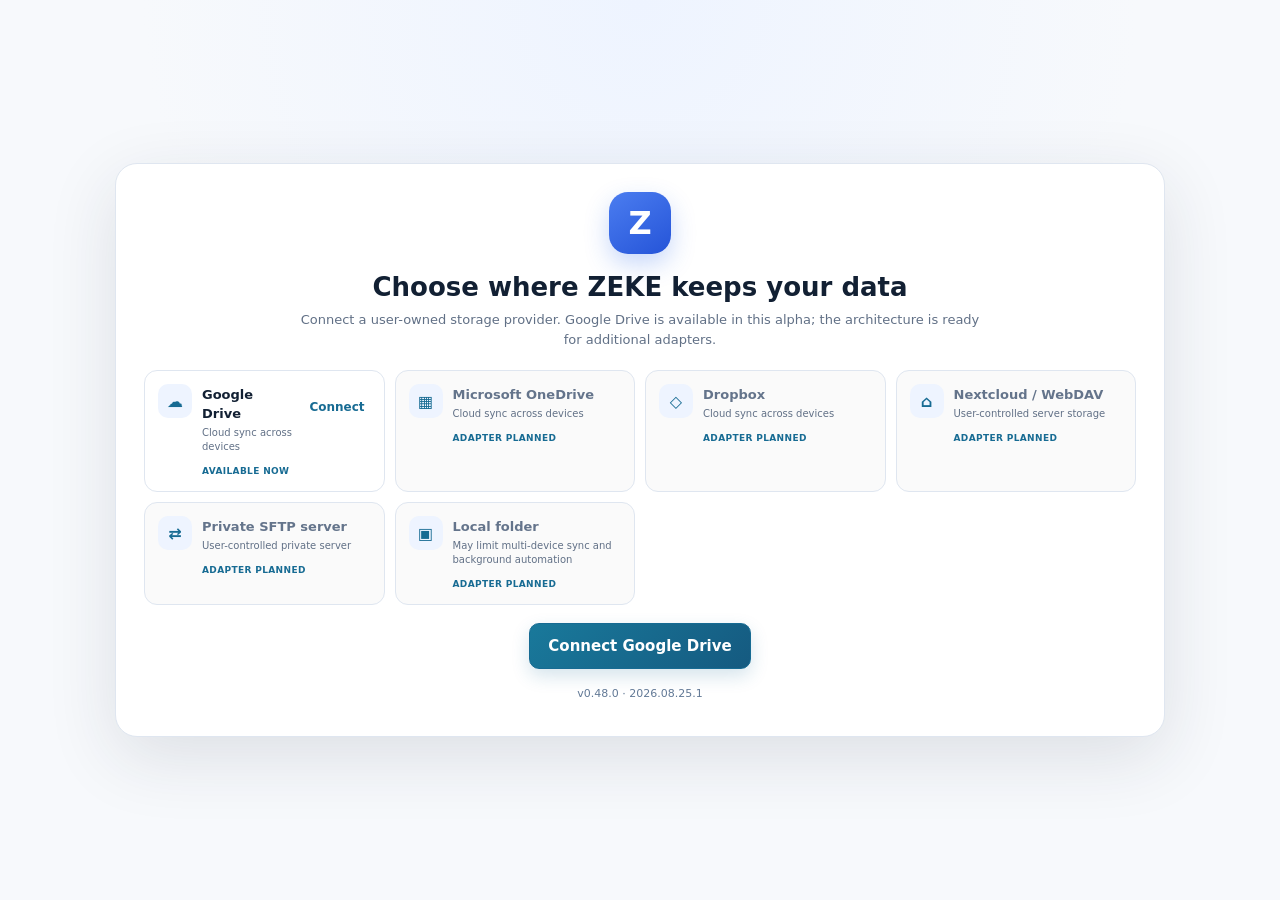
==== commit 560cb90e: "Add files via upload" ====
--- a/index.html
+++ b/index.html
@@ -5,48 +5,48 @@
   <meta name="viewport" content="width=device-width, initial-scale=1.0, viewport-fit=cover" />
   <meta name="theme-color" content="#07182e" />
   <meta name="description" content="Project ZEKE private personal knowledge and health workspace" />
-  <title>ZEKE v0.47.0</title>
-  <link rel="manifest" href="./manifest.webmanifest?v=20260824.1v047" />
-  <link rel="stylesheet" href="./assets/styles.css?v=20260824.1v047" />
-  <link rel="stylesheet" href="./assets/mobile-native.css?v=20260824.1v047" />
-  <link rel="stylesheet" href="./assets/mobile-polish-v0441.css?v=20260824.1v047" />
-  <link rel="stylesheet" href="./assets/desktop-v047.css?v=20260824.1v047" />
-  <script src="./version.js?v=20260824.1v047"></script>
-  <script src="./zeke-config.js?v=20260824.1v047"></script>
+  <title>ZEKE v0.48.0</title>
+  <link rel="manifest" href="./manifest.webmanifest?v=20260825.1v048" />
+  <link rel="stylesheet" href="./assets/styles.css?v=20260825.1v048" />
+  <link rel="stylesheet" href="./assets/mobile-native.css?v=20260825.1v048" />
+  <link rel="stylesheet" href="./assets/mobile-polish-v0441.css?v=20260825.1v048" />
+  <link rel="stylesheet" href="./assets/desktop-v047.css?v=20260825.1v048" />
+  <script src="./version.js?v=20260825.1v048"></script>
+  <script src="./zeke-config.js?v=20260825.1v048"></script>
   <script src="https://accounts.google.com/gsi/client" async defer></script>
 </head>
 <body>
   <div id="root">
     <div class="startup-screen" role="status" aria-live="polite">
       <div class="startup-card">
-        <img src="./assets/branding/zeke-mark-provisional.png?v=20260824.1v047" alt="ZEKE" class="startup-logo">
+        <img src="./assets/branding/zeke-mark-provisional.png?v=20260825.1v048" alt="ZEKE" class="startup-logo">
         <div class="startup-name">ZEKE</div>
         <div class="startup-message">Starting ZEKE…</div>
-        <div class="startup-version">v0.47.0 · build 2026.08.24.1</div>
+        <div class="startup-version">v0.48.0 · build 2026.08.25.1 · DEVELOPMENT</div>
         <div class="startup-label">ZEKE Visual System + Preserved Functionality</div>
       </div>
     </div>
   </div>
-  <script src="./xlsx-bundle.js?v=20260824.1v047"></script>
-  <script src="./assets/data-layer.js?v=20260824.1v047"></script>
-  <script src="./assets/parser.js?v=20260824.1v047"></script>
-  <script src="./assets/ai-router.js?v=20260824.1v047"></script>
-  <script src="./assets/workflow-engine.js?v=20260824.1v047"></script>
-  <script src="./assets/exercise-guides.js?v=20260824.1v047"></script>
-  <script src="./assets/knowledge-base.js?v=20260824.1v047"></script>
-  <script src="./assets/anatomy-knowledge.js?v=20260824.1v047"></script>
-  <script src="./assets/integrity-engine.js?v=20260824.1v047"></script>
-  <script src="./assets/longitudinal-schema.js?v=20260824.1v047"></script>
-  <script src="./assets/ingestion-engine.js?v=20260824.1v047"></script>
-  <script src="./assets/document-intake.js?v=20260824.1v047"></script>
-  <script src="./assets/calendar-privacy.js?v=20260824.1v047"></script>
-  <script src="./assets/training-intelligence.js?v=20260824.1v047"></script>
-  <script src="./assets/app.js?v=20260824.1v047"></script>
-  <script src="./assets/mobile-native.js?v=20260824.1v047"></script>
-  <script src="./assets/mobile-polish-v0441.js?v=20260824.1v047"></script>
+  <script src="./xlsx-bundle.js?v=20260825.1v048"></script>
+  <script src="./assets/data-layer.js?v=20260825.1v048"></script>
+  <script src="./assets/parser.js?v=20260825.1v048"></script>
+  <script src="./assets/ai-router.js?v=20260825.1v048"></script>
+  <script src="./assets/workflow-engine.js?v=20260825.1v048"></script>
+  <script src="./assets/exercise-guides.js?v=20260825.1v048"></script>
+  <script src="./assets/knowledge-base.js?v=20260825.1v048"></script>
+  <script src="./assets/anatomy-knowledge.js?v=20260825.1v048"></script>
+  <script src="./assets/integrity-engine.js?v=20260825.1v048"></script>
+  <script src="./assets/longitudinal-schema.js?v=20260825.1v048"></script>
+  <script src="./assets/ingestion-engine.js?v=20260825.1v048"></script>
+  <script src="./assets/document-intake.js?v=20260825.1v048"></script>
+  <script src="./assets/calendar-privacy.js?v=20260825.1v048"></script>
+  <script src="./assets/training-intelligence.js?v=20260825.1v048"></script>
+  <script src="./assets/app.js?v=20260825.1v048"></script>
+  <script src="./assets/mobile-native.js?v=20260825.1v048"></script>
+  <script src="./assets/mobile-polish-v0441.js?v=20260825.1v048"></script>
   <script>
     if ('serviceWorker' in navigator) {
-      window.addEventListener('load', () => navigator.serviceWorker.register('./sw.js?v=20260824.1v047').catch(() => {}));
+      window.addEventListener('load', () => navigator.serviceWorker.register('./sw.js?v=20260825.1v048').catch(() => {}));
     }
   </script>
 </body>
--- a/assets/styles.css
+++ b/assets/styles.css
@@ -1049,3 +1049,5 @@
 .dashboard-briefing-band{display:block!important}.dashboard-attention-band{grid-template-columns:minmax(220px,.72fr) minmax(320px,1.28fr);align-items:start}.dashboard-attention-band>.review-status-card{grid-column:1/-1}.dashboard-v47 .dashboard-glance-summary .section-head{display:block}.dashboard-v47 .dashboard-glance-summary .section-head-actions{margin-top:8px;display:flex;justify-content:space-between;gap:8px;flex-wrap:wrap}.dashboard-v47 .dashboard-glance-summary .dashboard-local-range{max-width:100%;overflow-x:auto}.dashboard-v47 .dashboard-glance-summary .health-glance h2{font-size:19px}.dashboard-v47 .dashboard-glance-summary .health-glance p{font-size:11px}.dashboard-v47 .review-status-card.clear{display:none}
 @media(min-width:1250px){.dashboard-attention-band{grid-template-columns:minmax(220px,.65fr) minmax(360px,1.35fr) minmax(260px,.75fr)}.dashboard-attention-band>.review-status-card{grid-column:auto}}
 @media(max-width:760px){.dashboard-attention-band{grid-template-columns:1fr}}
+.review-live-feedback.is-error{background:#fff3f2;border-color:#efc7c3;color:#8a2d24}
+.review-live-feedback.is-success{background:#eef9f2;border-color:#c9e6d2;color:#23663a}
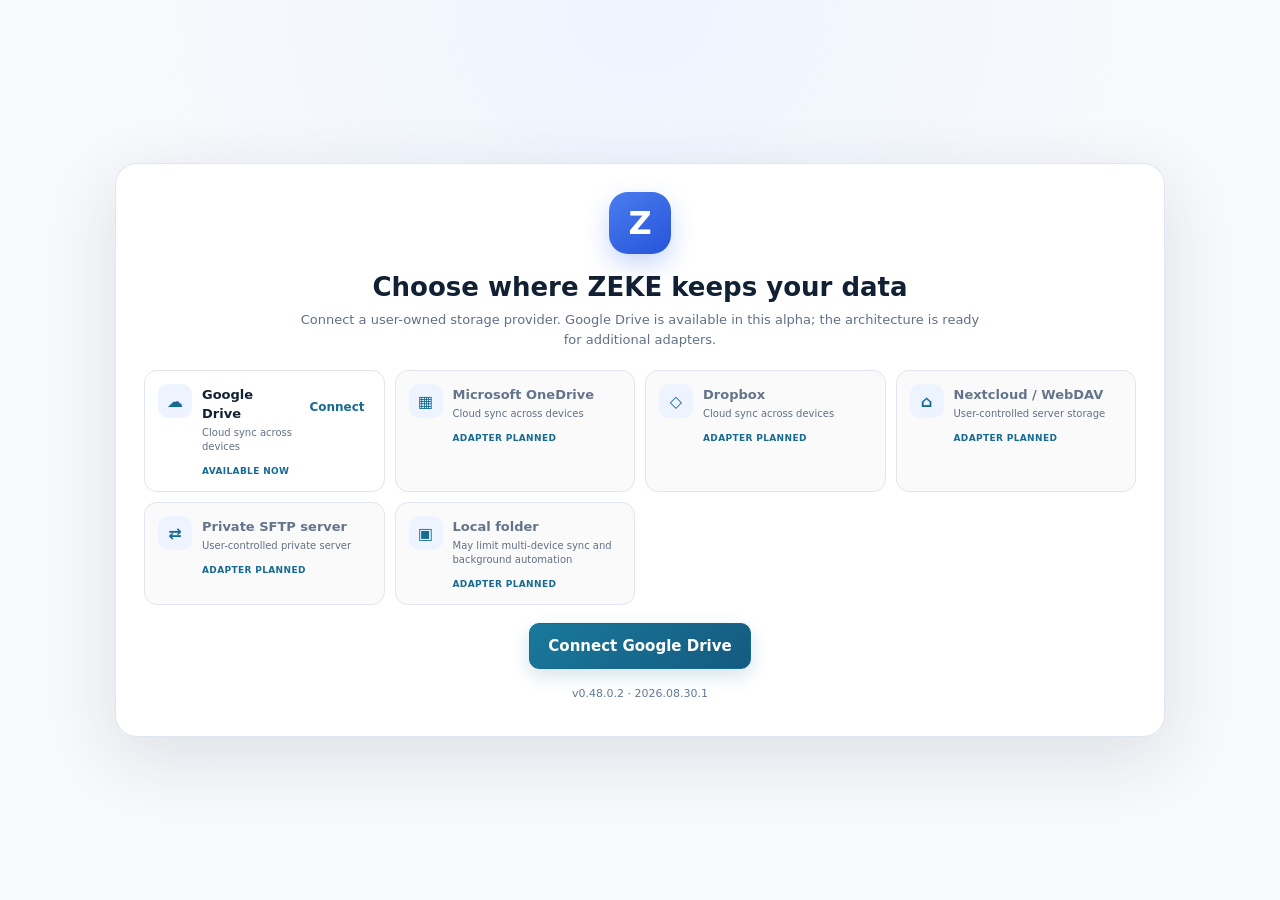
==== commit 0a2d74d8: "Add files via upload" ====
--- a/index.html
+++ b/index.html
@@ -5,48 +5,48 @@
   <meta name="viewport" content="width=device-width, initial-scale=1.0, viewport-fit=cover" />
   <meta name="theme-color" content="#07182e" />
   <meta name="description" content="Project ZEKE private personal knowledge and health workspace" />
-  <title>ZEKE v0.48.0</title>
-  <link rel="manifest" href="./manifest.webmanifest?v=20260825.1v048" />
-  <link rel="stylesheet" href="./assets/styles.css?v=20260825.1v048" />
-  <link rel="stylesheet" href="./assets/mobile-native.css?v=20260825.1v048" />
-  <link rel="stylesheet" href="./assets/mobile-polish-v0441.css?v=20260825.1v048" />
-  <link rel="stylesheet" href="./assets/desktop-v047.css?v=20260825.1v048" />
-  <script src="./version.js?v=20260825.1v048"></script>
-  <script src="./zeke-config.js?v=20260825.1v048"></script>
+  <title>ZEKE v0.48.0.2</title>
+  <link rel="manifest" href="./manifest.webmanifest?v=20260830.1v04802" />
+  <link rel="stylesheet" href="./assets/styles.css?v=20260830.1v04802" />
+  <link rel="stylesheet" href="./assets/mobile-native.css?v=20260830.1v04802" />
+  <link rel="stylesheet" href="./assets/mobile-polish-v0441.css?v=20260830.1v04802" />
+  <link rel="stylesheet" href="./assets/desktop-v047.css?v=20260830.1v04802" />
+  <script src="./version.js?v=20260830.1v04802"></script>
+  <script src="./zeke-config.js?v=20260830.1v04802"></script>
   <script src="https://accounts.google.com/gsi/client" async defer></script>
 </head>
 <body>
   <div id="root">
     <div class="startup-screen" role="status" aria-live="polite">
       <div class="startup-card">
-        <img src="./assets/branding/zeke-mark-provisional.png?v=20260825.1v048" alt="ZEKE" class="startup-logo">
+        <img src="./assets/branding/zeke-mark-provisional.png?v=20260830.1v04802" alt="ZEKE" class="startup-logo">
         <div class="startup-name">ZEKE</div>
         <div class="startup-message">Starting ZEKE…</div>
-        <div class="startup-version">v0.48.0 · build 2026.08.25.1 · DEVELOPMENT</div>
-        <div class="startup-label">ZEKE Visual System + Preserved Functionality</div>
+        <div class="startup-version">v0.48.0.2 · build 2026.08.30.1 · DEVELOPMENT</div>
+        <div class="startup-label">Longitudinal Intelligence + Product Coherence</div>
       </div>
     </div>
   </div>
-  <script src="./xlsx-bundle.js?v=20260825.1v048"></script>
-  <script src="./assets/data-layer.js?v=20260825.1v048"></script>
-  <script src="./assets/parser.js?v=20260825.1v048"></script>
-  <script src="./assets/ai-router.js?v=20260825.1v048"></script>
-  <script src="./assets/workflow-engine.js?v=20260825.1v048"></script>
-  <script src="./assets/exercise-guides.js?v=20260825.1v048"></script>
-  <script src="./assets/knowledge-base.js?v=20260825.1v048"></script>
-  <script src="./assets/anatomy-knowledge.js?v=20260825.1v048"></script>
-  <script src="./assets/integrity-engine.js?v=20260825.1v048"></script>
-  <script src="./assets/longitudinal-schema.js?v=20260825.1v048"></script>
-  <script src="./assets/ingestion-engine.js?v=20260825.1v048"></script>
-  <script src="./assets/document-intake.js?v=20260825.1v048"></script>
-  <script src="./assets/calendar-privacy.js?v=20260825.1v048"></script>
-  <script src="./assets/training-intelligence.js?v=20260825.1v048"></script>
-  <script src="./assets/app.js?v=20260825.1v048"></script>
-  <script src="./assets/mobile-native.js?v=20260825.1v048"></script>
-  <script src="./assets/mobile-polish-v0441.js?v=20260825.1v048"></script>
+  <script src="./xlsx-bundle.js?v=20260830.1v04802"></script>
+  <script src="./assets/data-layer.js?v=20260830.1v04802"></script>
+  <script src="./assets/parser.js?v=20260830.1v04802"></script>
+  <script src="./assets/ai-router.js?v=20260830.1v04802"></script>
+  <script src="./assets/workflow-engine.js?v=20260830.1v04802"></script>
+  <script src="./assets/exercise-guides.js?v=20260830.1v04802"></script>
+  <script src="./assets/knowledge-base.js?v=20260830.1v04802"></script>
+  <script src="./assets/anatomy-knowledge.js?v=20260830.1v04802"></script>
+  <script src="./assets/integrity-engine.js?v=20260830.1v04802"></script>
+  <script src="./assets/longitudinal-schema.js?v=20260830.1v04802"></script>
+  <script src="./assets/ingestion-engine.js?v=20260830.1v04802"></script>
+  <script src="./assets/document-intake.js?v=20260830.1v04802"></script>
+  <script src="./assets/calendar-privacy.js?v=20260830.1v04802"></script>
+  <script src="./assets/training-intelligence.js?v=20260830.1v04802"></script>
+  <script src="./assets/app.js?v=20260830.1v04802"></script>
+  <script src="./assets/mobile-native.js?v=20260830.1v04802"></script>
+  <script src="./assets/mobile-polish-v0441.js?v=20260830.1v04802"></script>
   <script>
     if ('serviceWorker' in navigator) {
-      window.addEventListener('load', () => navigator.serviceWorker.register('./sw.js?v=20260825.1v048').catch(() => {}));
+      window.addEventListener('load', () => navigator.serviceWorker.register('./sw.js?v=20260830.1v04802').catch(() => {}));
     }
   </script>
 </body>
--- a/assets/styles.css
+++ b/assets/styles.css
@@ -1051,3 +1051,7 @@
 @media(max-width:760px){.dashboard-attention-band{grid-template-columns:1fr}}
 .review-live-feedback.is-error{background:#fff3f2;border-color:#efc7c3;color:#8a2d24}
 .review-live-feedback.is-success{background:#eef9f2;border-color:#c9e6d2;color:#23663a}
+
+/* v0.48.0.2 longitudinal explorer */
+.timeline-explorer{display:grid;gap:14px}.timeline-scale-control{display:flex;gap:6px;flex-wrap:wrap}.timeline-scale-control .range{border:1px solid var(--line);background:var(--panel);border-radius:999px;padding:7px 12px;font:inherit;font-size:11px;font-weight:760;cursor:pointer}.timeline-scale-control .range.active{background:#e5f1ff;border-color:#8eb5df;color:#155b99}.timeline-explorer-summary{display:flex;justify-content:space-between;gap:12px;align-items:baseline;padding:10px 0;border-bottom:1px solid var(--line)}.timeline-explorer-summary span{font-size:11px;color:var(--muted)}.timeline-explorer-list{display:grid;gap:4px;max-height:62vh;overflow:auto;padding-right:3px}.timeline-explorer-event{display:grid;grid-template-columns:88px minmax(0,1fr) 18px;gap:10px;align-items:center;width:100%;text-align:left;border:0;border-bottom:1px solid var(--line);background:transparent;color:inherit;padding:10px 6px;cursor:pointer}.timeline-explorer-event:hover,.timeline-explorer-event:focus-visible{background:var(--soft)}.timeline-explorer-event time{font-size:10px;color:var(--muted)}.timeline-explorer-event span{display:grid;gap:2px}.timeline-explorer-event small{font-size:9px;text-transform:uppercase;letter-spacing:.06em;color:#5b7890}.timeline-explorer-event strong{font-size:12px}.timeline-explorer-event b{color:#7990a3}.timeline-explorer-event.kind-sleep{border-left:3px solid #8aa4c7}.timeline-explorer-event.kind-workout,.timeline-explorer-event.kind-exercise,.timeline-explorer-event.kind-activity{border-left:3px solid #5b8fc1}.timeline-explorer-event.kind-injury,.timeline-explorer-event.kind-symptom,.timeline-explorer-event.kind-illness{border-left:3px solid #b88870}.timeline-explorer-event.kind-medication{border-left:3px solid #7f8cc0}.timeline-explorer-event.kind-calendar{border-left:3px solid #a6adb5}
+@media(max-width:600px){.timeline-explorer-event{grid-template-columns:70px minmax(0,1fr) 14px}.timeline-explorer-list{max-height:none;overflow:visible}.timeline-explorer-summary{display:grid;gap:3px}}
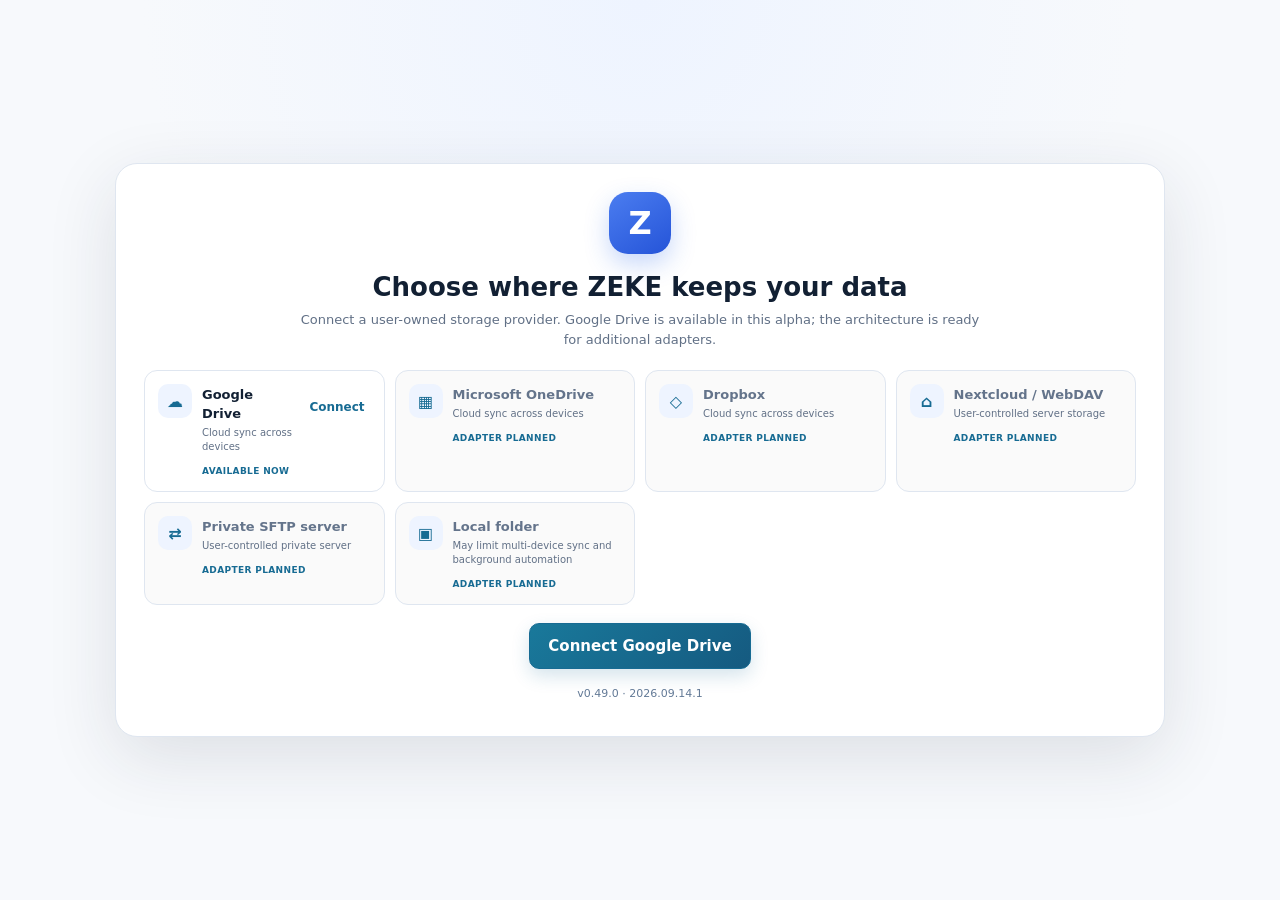
==== commit c055a6f5: "Add files via upload" ====
--- a/index.html
+++ b/index.html
@@ -5,48 +5,48 @@
   <meta name="viewport" content="width=device-width, initial-scale=1.0, viewport-fit=cover" />
   <meta name="theme-color" content="#07182e" />
   <meta name="description" content="Project ZEKE private personal knowledge and health workspace" />
-  <title>ZEKE v0.48.0.2</title>
-  <link rel="manifest" href="./manifest.webmanifest?v=20260830.1v04802" />
-  <link rel="stylesheet" href="./assets/styles.css?v=20260830.1v04802" />
-  <link rel="stylesheet" href="./assets/mobile-native.css?v=20260830.1v04802" />
-  <link rel="stylesheet" href="./assets/mobile-polish-v0441.css?v=20260830.1v04802" />
-  <link rel="stylesheet" href="./assets/desktop-v047.css?v=20260830.1v04802" />
-  <script src="./version.js?v=20260830.1v04802"></script>
-  <script src="./zeke-config.js?v=20260830.1v04802"></script>
+  <title>ZEKE v0.49.0</title>
+  <link rel="manifest" href="./manifest.webmanifest?v=20260914.1v0490" />
+  <link rel="stylesheet" href="./assets/styles.css?v=20260914.1v0490" />
+  <link rel="stylesheet" href="./assets/mobile-native.css?v=20260914.1v0490" />
+  <link rel="stylesheet" href="./assets/mobile-polish-v0441.css?v=20260914.1v0490" />
+  <link rel="stylesheet" href="./assets/desktop-v047.css?v=20260914.1v0490" />
+  <script src="./version.js?v=20260914.1v0490"></script>
+  <script src="./zeke-config.js?v=20260914.1v0490"></script>
   <script src="https://accounts.google.com/gsi/client" async defer></script>
 </head>
 <body>
   <div id="root">
     <div class="startup-screen" role="status" aria-live="polite">
       <div class="startup-card">
-        <img src="./assets/branding/zeke-mark-provisional.png?v=20260830.1v04802" alt="ZEKE" class="startup-logo">
+        <img src="./assets/branding/zeke-mark-provisional.png?v=20260914.1v0490" alt="ZEKE" class="startup-logo">
         <div class="startup-name">ZEKE</div>
         <div class="startup-message">Starting ZEKE…</div>
-        <div class="startup-version">v0.48.0.2 · build 2026.08.30.1 · DEVELOPMENT</div>
-        <div class="startup-label">Longitudinal Intelligence + Product Coherence</div>
+        <div class="startup-version">v0.49.0 · build 2026.09.14.1 · DEVELOPMENT</div>
+        <div class="startup-label">Analytical Detail + Goal Semantics + Longitudinal Timeline</div>
       </div>
     </div>
   </div>
-  <script src="./xlsx-bundle.js?v=20260830.1v04802"></script>
-  <script src="./assets/data-layer.js?v=20260830.1v04802"></script>
-  <script src="./assets/parser.js?v=20260830.1v04802"></script>
-  <script src="./assets/ai-router.js?v=20260830.1v04802"></script>
-  <script src="./assets/workflow-engine.js?v=20260830.1v04802"></script>
-  <script src="./assets/exercise-guides.js?v=20260830.1v04802"></script>
-  <script src="./assets/knowledge-base.js?v=20260830.1v04802"></script>
-  <script src="./assets/anatomy-knowledge.js?v=20260830.1v04802"></script>
-  <script src="./assets/integrity-engine.js?v=20260830.1v04802"></script>
-  <script src="./assets/longitudinal-schema.js?v=20260830.1v04802"></script>
-  <script src="./assets/ingestion-engine.js?v=20260830.1v04802"></script>
-  <script src="./assets/document-intake.js?v=20260830.1v04802"></script>
-  <script src="./assets/calendar-privacy.js?v=20260830.1v04802"></script>
-  <script src="./assets/training-intelligence.js?v=20260830.1v04802"></script>
-  <script src="./assets/app.js?v=20260830.1v04802"></script>
-  <script src="./assets/mobile-native.js?v=20260830.1v04802"></script>
-  <script src="./assets/mobile-polish-v0441.js?v=20260830.1v04802"></script>
+  <script src="./xlsx-bundle.js?v=20260914.1v0490"></script>
+  <script src="./assets/data-layer.js?v=20260914.1v0490"></script>
+  <script src="./assets/parser.js?v=20260914.1v0490"></script>
+  <script src="./assets/ai-router.js?v=20260914.1v0490"></script>
+  <script src="./assets/workflow-engine.js?v=20260914.1v0490"></script>
+  <script src="./assets/exercise-guides.js?v=20260914.1v0490"></script>
+  <script src="./assets/knowledge-base.js?v=20260914.1v0490"></script>
+  <script src="./assets/anatomy-knowledge.js?v=20260914.1v0490"></script>
+  <script src="./assets/integrity-engine.js?v=20260914.1v0490"></script>
+  <script src="./assets/longitudinal-schema.js?v=20260914.1v0490"></script>
+  <script src="./assets/ingestion-engine.js?v=20260914.1v0490"></script>
+  <script src="./assets/document-intake.js?v=20260914.1v0490"></script>
+  <script src="./assets/calendar-privacy.js?v=20260914.1v0490"></script>
+  <script src="./assets/training-intelligence.js?v=20260914.1v0490"></script>
+  <script src="./assets/app.js?v=20260914.1v0490"></script>
+  <script src="./assets/mobile-native.js?v=20260914.1v0490"></script>
+  <script src="./assets/mobile-polish-v0441.js?v=20260914.1v0490"></script>
   <script>
     if ('serviceWorker' in navigator) {
-      window.addEventListener('load', () => navigator.serviceWorker.register('./sw.js?v=20260830.1v04802').catch(() => {}));
+      window.addEventListener('load', () => navigator.serviceWorker.register('./sw.js?v=20260914.1v0490').catch(() => {}));
     }
   </script>
 </body>
--- a/assets/styles.css
+++ b/assets/styles.css
@@ -1055,3 +1055,14 @@
 /* v0.48.0.2 longitudinal explorer */
 .timeline-explorer{display:grid;gap:14px}.timeline-scale-control{display:flex;gap:6px;flex-wrap:wrap}.timeline-scale-control .range{border:1px solid var(--line);background:var(--panel);border-radius:999px;padding:7px 12px;font:inherit;font-size:11px;font-weight:760;cursor:pointer}.timeline-scale-control .range.active{background:#e5f1ff;border-color:#8eb5df;color:#155b99}.timeline-explorer-summary{display:flex;justify-content:space-between;gap:12px;align-items:baseline;padding:10px 0;border-bottom:1px solid var(--line)}.timeline-explorer-summary span{font-size:11px;color:var(--muted)}.timeline-explorer-list{display:grid;gap:4px;max-height:62vh;overflow:auto;padding-right:3px}.timeline-explorer-event{display:grid;grid-template-columns:88px minmax(0,1fr) 18px;gap:10px;align-items:center;width:100%;text-align:left;border:0;border-bottom:1px solid var(--line);background:transparent;color:inherit;padding:10px 6px;cursor:pointer}.timeline-explorer-event:hover,.timeline-explorer-event:focus-visible{background:var(--soft)}.timeline-explorer-event time{font-size:10px;color:var(--muted)}.timeline-explorer-event span{display:grid;gap:2px}.timeline-explorer-event small{font-size:9px;text-transform:uppercase;letter-spacing:.06em;color:#5b7890}.timeline-explorer-event strong{font-size:12px}.timeline-explorer-event b{color:#7990a3}.timeline-explorer-event.kind-sleep{border-left:3px solid #8aa4c7}.timeline-explorer-event.kind-workout,.timeline-explorer-event.kind-exercise,.timeline-explorer-event.kind-activity{border-left:3px solid #5b8fc1}.timeline-explorer-event.kind-injury,.timeline-explorer-event.kind-symptom,.timeline-explorer-event.kind-illness{border-left:3px solid #b88870}.timeline-explorer-event.kind-medication{border-left:3px solid #7f8cc0}.timeline-explorer-event.kind-calendar{border-left:3px solid #a6adb5}
 @media(max-width:600px){.timeline-explorer-event{grid-template-columns:70px minmax(0,1fr) 14px}.timeline-explorer-list{max-height:none;overflow:visible}.timeline-explorer-summary{display:grid;gap:3px}}
+
+
+/* v0.49.0 metric analysis, improvements log, responsive timeline */
+.metric-detail-v49{width:min(1040px,95vw);max-height:92vh;overflow:auto}.metric-detail-header{display:flex;align-items:flex-start;justify-content:space-between;gap:18px}.metric-detail-header h2{margin:3px 0 5px}.metric-detail-ranges{display:flex;gap:4px;flex-wrap:wrap;justify-content:flex-end}.metric-detail-ranges .range{padding:6px 9px}.metric-detail-period{font-size:11px;color:var(--muted);margin:8px 0 12px}.metric-stat-grid{display:grid;grid-template-columns:repeat(5,minmax(0,1fr));gap:8px;margin:10px 0 18px}.metric-stat-grid>div{border:1px solid var(--line);border-radius:12px;padding:10px;background:var(--soft)}.metric-stat-grid small,.metric-stat-grid strong{display:block}.metric-stat-grid small{font-size:9px;color:var(--muted);text-transform:uppercase;letter-spacing:.05em}.metric-stat-grid strong{font-size:14px;margin-top:3px}.metric-analysis-chart{width:100%;height:auto;max-height:300px;border:1px solid var(--line);border-radius:14px;background:#fff}.metric-grid line{stroke:#e5ebf2;stroke-width:1}.metric-grid text,.metric-axis-note{fill:#718096;font-size:10px}.metric-analysis-line{fill:none;stroke:#1269d3;stroke-width:3;vector-effect:non-scaling-stroke}.metric-analysis-point{fill:#fff;stroke:#1269d3;stroke-width:2}.metric-interpretation{border-left:3px solid #7daee8;padding:4px 0 4px 12px}.metric-context-list{display:grid;grid-template-columns:1fr 1fr;gap:7px}.metric-context-list button{border:1px solid var(--line);border-radius:10px;background:var(--panel);text-align:left;padding:9px;color:var(--text)}.metric-context-list strong,.metric-context-list small{display:block}.metric-context-list small{color:var(--muted);margin-top:2px}.improvement-log-preview{display:grid;gap:7px;margin-top:12px}.improvement-log-preview article{display:flex;justify-content:space-between;gap:10px;border-top:1px solid var(--line);padding-top:8px}.improvement-log-preview strong,.improvement-log-preview small{display:block}.improvement-log-preview small{color:var(--muted);margin-top:2px}.improvement-log-preview>article>span{font-size:10px;text-transform:uppercase;color:var(--muted)}
+@media(max-width:760px){.metric-detail-v49{width:96vw}.metric-detail-header{display:block}.metric-detail-ranges{justify-content:flex-start;overflow-x:auto;flex-wrap:nowrap;margin-top:10px}.metric-stat-grid{grid-template-columns:1fr 1fr}.metric-context-list{grid-template-columns:1fr}.v49-health-range{display:grid;gap:5px}.v49-health-range .dashboard-local-range{display:flex!important;overflow-x:auto!important}.v49-health-range .range{flex:0 0 auto!important}.timeline-snapshot .timeline-axis,.timeline-snapshot .timeline-rows{overflow-x:auto}.timeline-snapshot .timeline-axis{min-width:760px}.timeline-snapshot .timeline-row{min-width:760px}}
+
+/* v0.49 shared longitudinal timeline — desktop and mobile */
+.v49-timeline{min-width:0}.v49-timeline-nav{display:flex;align-items:center;gap:5px;flex-wrap:wrap}.v49-timeline-nav>button:not(.text-action){min-width:34px;height:32px;padding:0 9px;border:1px solid #d5e1ee;border-radius:9px;background:#fff;color:#17446f;font:inherit;font-size:11px;font-weight:800}.v49-timeline-scroller{width:100%;overflow-x:auto;padding-bottom:7px;scrollbar-width:thin;-webkit-overflow-scrolling:touch}.v49-timeline-grid{display:grid;grid-template-columns:132px repeat(14,minmax(64px,1fr));min-width:1030px;border:1px solid #dbe5ef;border-radius:13px;overflow:clip;background:#fff}.v49-timeline-corner,.v49-timeline-label{position:sticky;left:0;z-index:3;background:#f8fbff}.v49-timeline-corner{padding:8px 9px;font-size:9px;font-weight:800;color:#5a6c82;border-bottom:1px solid #dbe5ef}.v49-timeline-date{padding:6px 3px;text-align:center;border-left:1px solid #e4ebf3;border-bottom:1px solid #dbe5ef;background:#fbfdff;display:grid;gap:1px}.v49-timeline-date strong{font-size:8px;color:#60728a}.v49-timeline-date span{font-size:9px;font-weight:750}.v49-timeline-date.today,.v49-timeline-cell.today{background:#eef6ff}.v49-timeline-label{padding:8px 9px;font-size:9px;font-weight:750;border-top:1px solid #e6edf4}.v49-timeline-cell{min-height:45px;padding:4px;border-left:1px solid #edf1f6;border-top:1px solid #e6edf4;display:grid;align-content:start;gap:3px}.v49-timeline-event{border:0;background:transparent;padding:1px 2px;display:flex;align-items:center;gap:4px;text-align:left;min-width:0;color:#18314e;cursor:pointer}.v49-timeline-event span{flex:0 0 7px;width:7px;height:7px;border-radius:50%;background:#1e79d8}.v49-timeline-event b{font-size:7.5px;white-space:nowrap;overflow:hidden;text-overflow:ellipsis}.v49-timeline-note{margin:7px 0 0;font-size:8.5px;color:#60728a}
+@media(max-width:760px){.v49-timeline-grid{grid-template-columns:104px repeat(14,minmax(58px,1fr));min-width:920px}.v49-timeline-label{font-size:8.5px;padding-inline:7px}.v49-timeline .section-head{align-items:flex-start}.v49-timeline-nav{width:100%;margin-top:5px}.v49-timeline-note{font-size:8px}}
+.review-inline-answer{margin-top:14px;padding:14px;border:1px solid #d8e5f2;border-radius:12px;background:#f8fbff}.review-inline-answer label{display:grid;gap:7px;font-weight:700;color:#173653}.review-inline-answer textarea{width:100%;min-height:86px;padding:10px 12px;border:1px solid #c9d8e8;border-radius:10px;background:#fff;font:inherit;color:#142d47;resize:vertical}.improvement-entry-actions{display:flex;align-items:center;gap:8px;flex-wrap:wrap}.v49-goal-summary{display:grid;grid-template-columns:repeat(4,minmax(0,1fr));gap:10px;margin:14px 0}.v49-goal-summary>div{padding:12px;border:1px solid #dbe6f1;border-radius:12px;background:#f8fbff}.v49-goal-summary span{display:block;font-size:11px;color:#60738a;font-weight:700;text-transform:uppercase;letter-spacing:.04em}.v49-goal-summary strong{display:block;margin-top:4px;font-size:22px;color:#173653}.v49-goal-chart{display:block;width:100%;height:auto;max-height:230px;border:1px solid #dbe6f1;border-radius:12px;background:#fff}.v49-goal-chart .axis{stroke:#bacbdd;stroke-width:1}.v49-goal-chart .target{stroke:#7c8da0;stroke-width:1.5;stroke-dasharray:6 5}.v49-goal-chart .trend{fill:none;stroke:#176fd1;stroke-width:3;stroke-linecap:round;stroke-linejoin:round}.v49-goal-chart circle{fill:#fff;stroke:#176fd1;stroke-width:2}.v49-goal-chart text{font-size:11px;fill:#60738a}.v49-goal-interpret{margin-top:14px;padding:13px 14px;border-left:3px solid #176fd1;background:#f7fbff;border-radius:0 10px 10px 0}.wide-card{max-width:820px}.v47-goal-list>button{cursor:pointer;text-align:left}
+@media(max-width:760px){.v49-goal-summary{grid-template-columns:repeat(2,minmax(0,1fr))}.v49-goal-summary strong{font-size:19px}}
--- a/assets/desktop-v047.css
+++ b/assets/desktop-v047.css
@@ -145,3 +145,12 @@
   .v47-desktop-dashboard{display:block}
   .v47-mobile-dashboard{display:none!important}
 }
+
+
+/* v0.49.0 analytical coherence */
+@media(min-width:901px){
+.v49-status-actions{display:grid;gap:8px;margin-top:12px}.v49-status-actions>button{width:100%;min-height:54px;border:1px solid #d7e3f2;border-radius:13px;background:#f8fbff;display:grid;grid-template-columns:24px minmax(0,1fr) 18px;align-items:center;gap:9px;text-align:left;color:#10213a;padding:9px 11px}.v49-status-actions strong,.v49-status-actions small{display:block}.v49-status-actions strong{font-size:11px}.v49-status-actions small{font-size:9px;color:#5a6d85;margin-top:2px}.v49-status-clear{border:1px solid #d8e5ef;border-radius:13px;background:#f8fcfa;padding:12px;display:grid;gap:3px}.v49-status-clear strong{font-size:11px}.v49-status-clear span{font-size:9.5px;color:#5b6d80}.v47-pill.warn{background:#fff3cf;color:#7d5c00}
+.v49-health-range{display:flex;align-items:center;gap:8px;margin:7px 0 11px}.v49-health-range>span{font-size:9px;font-weight:800;color:#5b6c82;text-transform:uppercase;letter-spacing:.06em}.v49-health-range .dashboard-local-range{display:flex;gap:4px;overflow-x:auto;min-width:0}.v49-health-range .range{min-height:28px;padding:4px 8px;font-size:9px}
+.v49-timeline{min-width:0}.v49-timeline .v47-section-head{align-items:flex-start}.v49-timeline-nav{display:flex;align-items:center;gap:5px;flex-wrap:wrap}.v49-timeline-nav>button:not(.text-action){width:32px;height:30px;border:1px solid #d5e1ee;border-radius:9px;background:#fff;color:#17446f;font-weight:800}.v49-timeline-nav>button[data-timeline-today]{width:auto;padding:0 9px}.v49-timeline-scroller{overflow-x:auto;padding-bottom:6px;scrollbar-width:thin}.v49-timeline-grid{display:grid;grid-template-columns:148px repeat(14,minmax(66px,1fr));min-width:1100px;border:1px solid #dbe5ef;border-radius:13px;overflow:hidden}.v49-timeline-corner,.v49-timeline-label{position:sticky;left:0;z-index:3;background:#f8fbff}.v49-timeline-corner{padding:8px 10px;font-size:9px;font-weight:800;color:#5a6c82;border-bottom:1px solid #dbe5ef}.v49-timeline-date{padding:6px 3px;text-align:center;border-left:1px solid #e4ebf3;border-bottom:1px solid #dbe5ef;background:#fbfdff;display:grid;gap:1px}.v49-timeline-date strong{font-size:8px;color:#60728a}.v49-timeline-date span{font-size:9px;font-weight:750}.v49-timeline-date.today,.v49-timeline-cell.today{background:#eef6ff}.v49-timeline-label{padding:9px 10px;font-size:9.5px;font-weight:750;border-top:1px solid #e6edf4}.v49-timeline-cell{min-height:48px;padding:4px;border-left:1px solid #edf1f6;border-top:1px solid #e6edf4;display:grid;align-content:start;gap:3px}.v49-timeline-event{border:0;background:transparent;padding:1px 2px;display:flex;align-items:center;gap:4px;text-align:left;min-width:0;color:#18314e}.v49-timeline-event span{flex:0 0 7px;width:7px;height:7px;border-radius:50%;background:#1e79d8}.v49-timeline-event b{font-size:7.5px;white-space:nowrap;overflow:hidden;text-overflow:ellipsis}.v49-timeline-cell>small{font-size:7px;color:#64758a}.v49-timeline-note{margin:7px 0 0;font-size:8.5px;color:#60728a}
+.v47-goal-list button{padding:5px 0}.v49-goal-meta{display:block;font-size:8.5px;color:#53667e;margin-top:3px}.v47-progress{height:8px;margin-top:8px}.v47-progress i[style*="width:0%"]{width:0!important}
+}
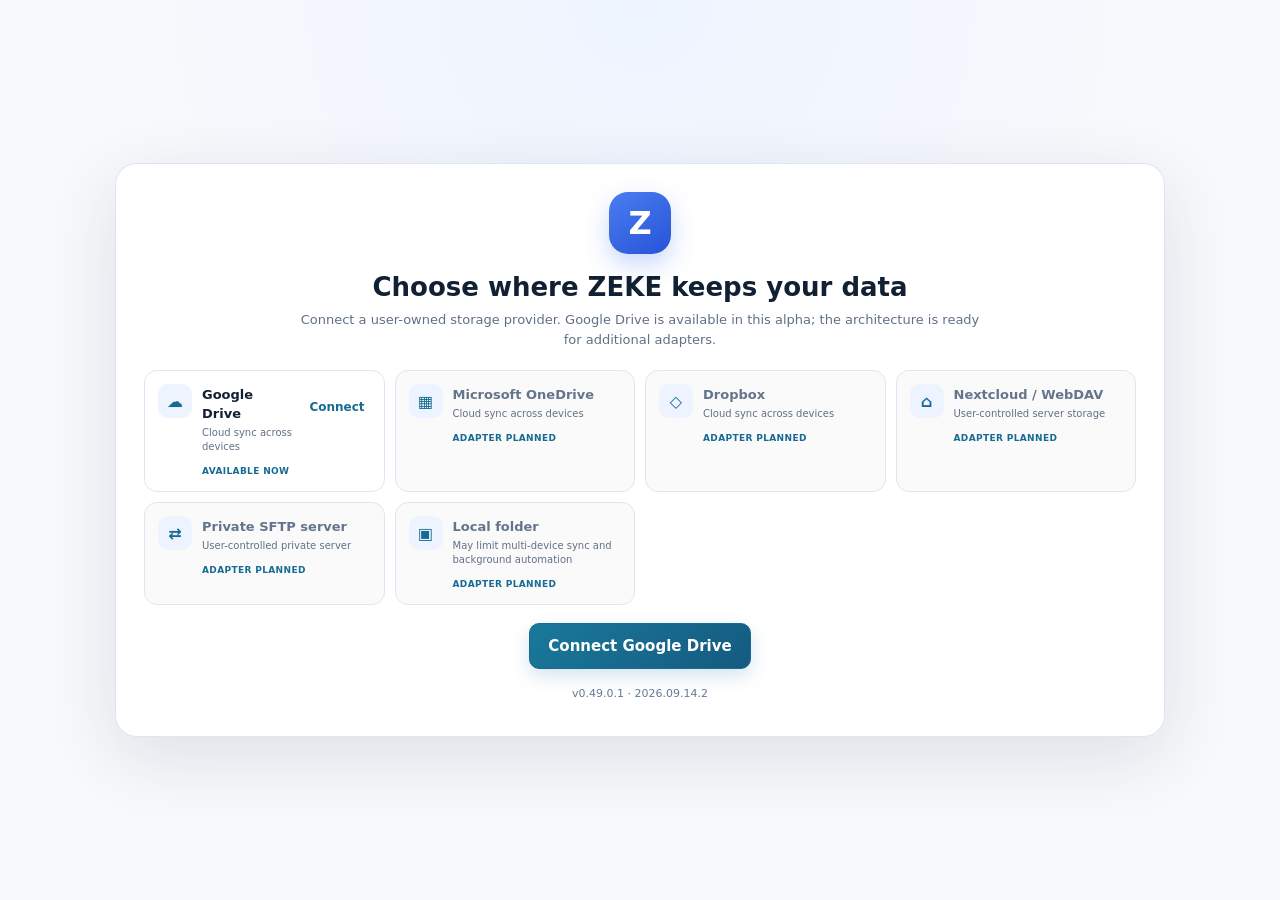
==== commit bbc66bf8: "Add files via upload" ====
--- a/index.html
+++ b/index.html
@@ -5,7 +5,7 @@
   <meta name="viewport" content="width=device-width, initial-scale=1.0, viewport-fit=cover" />
   <meta name="theme-color" content="#07182e" />
   <meta name="description" content="Project ZEKE private personal knowledge and health workspace" />
-  <title>ZEKE v0.49.0</title>
+  <title>ZEKE v0.49.0.1</title>
   <link rel="manifest" href="./manifest.webmanifest?v=20260914.1v0490" />
   <link rel="stylesheet" href="./assets/styles.css?v=20260914.1v0490" />
   <link rel="stylesheet" href="./assets/mobile-native.css?v=20260914.1v0490" />
@@ -22,7 +22,7 @@
         <img src="./assets/branding/zeke-mark-provisional.png?v=20260914.1v0490" alt="ZEKE" class="startup-logo">
         <div class="startup-name">ZEKE</div>
         <div class="startup-message">Starting ZEKE…</div>
-        <div class="startup-version">v0.49.0 · build 2026.09.14.1 · DEVELOPMENT</div>
+        <div class="startup-version">v0.49.0.1 · build 2026.09.14.2 · DEVELOPMENT HOTFIX</div>
         <div class="startup-label">Analytical Detail + Goal Semantics + Longitudinal Timeline</div>
       </div>
     </div>
